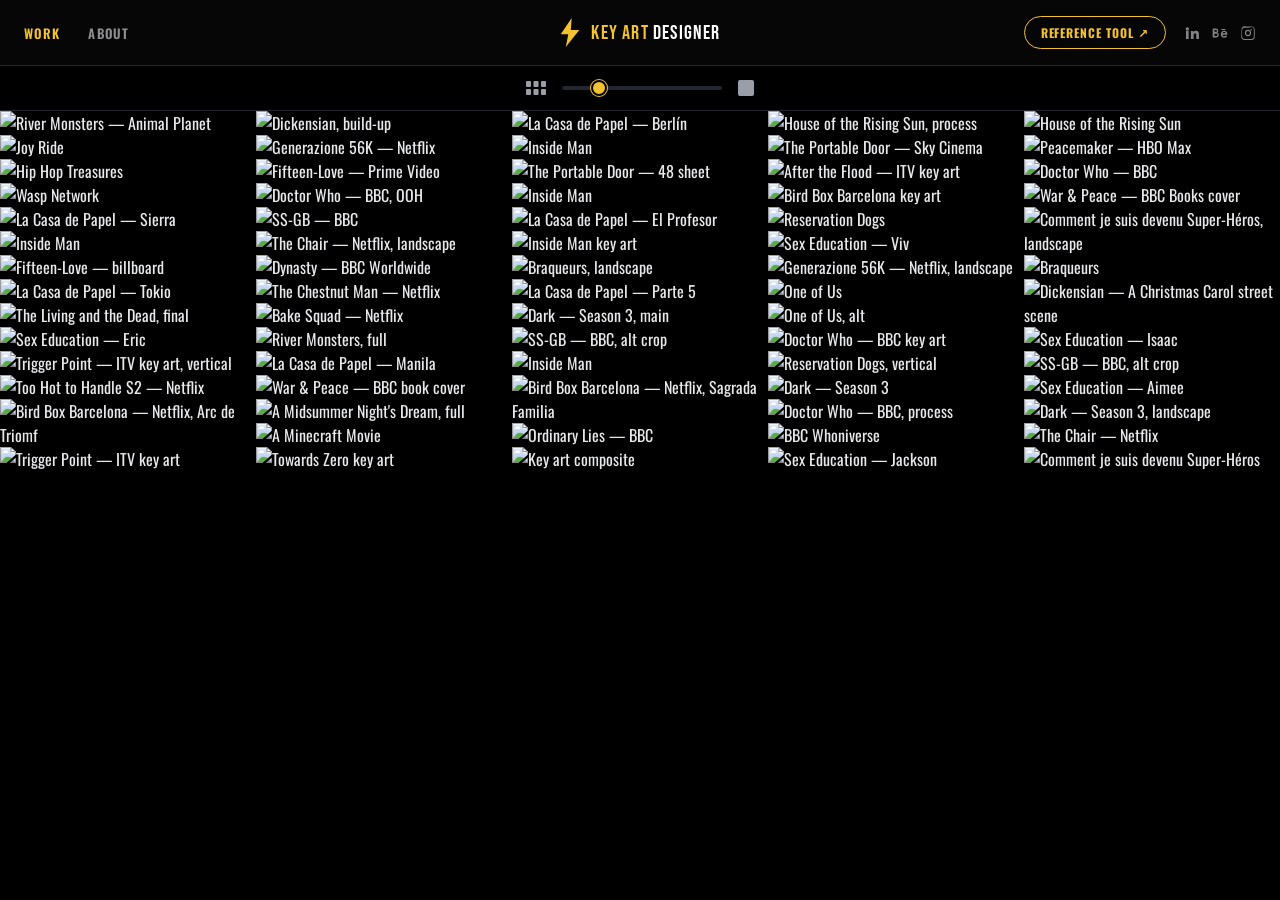
==== index.html @ 3610dbbc "SEO: robots.txt, sitemap.xml, canonical tags, Open Graph/Twitter cards, and Person/WebSite JSON-LD s" ====
<!doctype html>
<html lang="en">
<head>
  <meta charset="UTF-8" />
  <meta name="viewport" content="width=device-width, initial-scale=1.0" />
  <title>Key Art Designer — Diego Angarita</title>
  <meta name="description" content="Key art and movie poster design by Diego Angarita, a UK-based key art designer, poster finisher and creative retoucher. Film, TV and streaming campaigns for Netflix, ITV, BBC, HBO Max, A&E and Prime Video." />
  <link rel="canonical" href="https://keyartdesigner.com/" />
  <link rel="icon" href="data:image/svg+xml,<svg xmlns=%22http://www.w3.org/2000/svg%22 viewBox=%220 0 100 100%22><rect width=%22100%22 height=%22100%22 rx=%2222%22 fill=%22%230a0a0a%22/><path d=%22M58 20 L27 55 L44 55 L37 80 L74 42 L52 42 Z%22 fill=%22%23f2c230%22/></svg>" />

  <!-- Open Graph / Twitter — social previews, also read by most AI search
       and chat assistants when they summarise or cite a page. -->
  <meta property="og:type" content="website" />
  <meta property="og:site_name" content="Key Art Designer" />
  <meta property="og:title" content="Key Art Designer — Diego Angarita" />
  <meta property="og:description" content="Key art and movie poster design by Diego Angarita, a UK-based key art designer, poster finisher and creative retoucher, for Netflix, ITV, BBC, HBO Max, A&E and Prime Video." />
  <meta property="og:url" content="https://keyartdesigner.com/" />
  <meta property="og:image" content="https://keyartdesigner.com/app-screenshot.jpg" />
  <meta name="twitter:card" content="summary_large_image" />
  <meta name="twitter:title" content="Key Art Designer — Diego Angarita" />
  <meta name="twitter:description" content="Key art and movie poster design by Diego Angarita, a UK-based key art designer, poster finisher and creative retoucher." />
  <meta name="twitter:image" content="https://keyartdesigner.com/app-screenshot.jpg" />

  <!-- Structured data (schema.org) — gives Google and AI assistants an
       unambiguous, machine-readable summary of who Diego is and what this
       site is, rather than making them infer it from page copy alone. -->
  <script type="application/ld+json">
  {
    "@context": "https://schema.org",
    "@type": "Person",
    "name": "Diego Angarita",
    "jobTitle": "Key Art Designer, Movie Poster Finisher & Creative Retoucher",
    "url": "https://keyartdesigner.com/",
    "image": "https://keyartdesigner.com/about-photo.jpg",
    "description": "UK-based freelance key art designer, movie poster finisher and creative retoucher with more than 15 years' experience, working on film, TV and streaming campaigns.",
    "award": "Lürzer's Archive 200 Best Digital Artists Worldwide",
    "knowsAbout": ["Key art design", "Movie poster design", "Photo compositing", "Creative retouching"],
    "sameAs": [
      "https://www.linkedin.com/in/freelanceretoucher/",
      "https://www.behance.net/diegoangarita",
      "https://www.instagram.com/freelanceretoucher/",
      "https://www.freelanceretoucher.com/"
    ]
  }
  </script>
  <script type="application/ld+json">
  {
    "@context": "https://schema.org",
    "@type": "WebSite",
    "name": "Key Art Designer",
    "url": "https://keyartdesigner.com/",
    "description": "A free searchable reference library of key art, movie posters and title treatments from film, TV and streaming, built by key art designer Diego Angarita.",
    "author": { "@type": "Person", "name": "Diego Angarita" }
  }
  </script>
  <link rel="preconnect" href="https://fonts.googleapis.com" />
  <link rel="preconnect" href="https://fonts.gstatic.com" crossorigin />
  <link href="https://fonts.googleapis.com/css2?family=Bebas+Neue&family=Oswald:wght@400;500;600;700&display=swap" rel="stylesheet" />
  <link rel="stylesheet" href="style.css" />
</head>
<body>
  <header>
    <div class="navwrap">
      <nav class="navlinks">
        <a href="index.html" class="active"><span class="label">Work</span></a>
        <a href="about.html"><span class="label">About</span></a>
      </nav>
      <a href="index.html" class="logo-mark">
        <svg width="22" height="29" viewBox="0 0 26 34" aria-hidden="true"><path d="M15 0 L2 19 L11 19 L8 34 L24 14 L14 14 Z" fill="#f2c230"/></svg>
        <span class="wordmark display"><span class="gold">KEY ART</span> <span class="white">DESIGNER</span></span>
      </a>
      <div class="navright">
        <a class="tool-link" href="https://app.keyartdesigner.com" target="_blank" rel="noreferrer">Reference tool ↗</a>
        <div class="social">
          <a href="https://www.linkedin.com/in/freelanceretoucher/" target="_blank" rel="noreferrer" aria-label="LinkedIn">
            <svg viewBox="0 0 24 24" fill="currentColor"><path d="M4.98 3.5a2.5 2.5 0 11-.02 5 2.5 2.5 0 01.02-5zM3 9h4v12H3V9zm7 0h3.8v1.7h.05c.53-.95 1.84-1.95 3.78-1.95 4.04 0 4.78 2.52 4.78 5.8V21h-4v-5.5c0-1.31-.02-3-1.86-3-1.86 0-2.15 1.4-2.15 2.9V21h-4V9z"/></svg>
          </a>
          <a href="https://www.behance.net/diegoangarita" target="_blank" rel="noreferrer" aria-label="Behance">
            <svg viewBox="0 0 24 24" fill="currentColor"><path d="M7.8 11.2c1.02-.5 1.6-1.37 1.6-2.6 0-2.3-1.75-3.3-3.9-3.3H1v13.4h4.75c2.3 0 4.5-1.1 4.5-3.7 0-1.6-.8-2.9-2.45-3.8zM3.6 7.4h2.2c.95 0 1.8.3 1.8 1.4 0 1-.7 1.5-1.75 1.5H3.6V7.4zm2.5 9.2H3.6v-3.3h2.6c1.15 0 2.05.5 2.05 1.65 0 1.2-1 1.65-2.15 1.65zM23 13.9c0-2.9-1.65-5.2-4.75-5.2-2.95 0-5 2.25-5 5.15 0 3 1.9 5.1 5.1 5.1 1.95 0 3.6-.85 4.4-2.6l-2.1-.65c-.4.75-1.1 1.2-2.2 1.2-1.4 0-2.5-.85-2.6-2.35H23v-.65zm-7.1-1.35c.15-1.25 1-2 2.3-2 1.25 0 2 .8 2.1 2h-4.4zM14 6h6v1.5h-6V6z"/></svg>
          </a>
          <a href="https://www.instagram.com/freelanceretoucher/" target="_blank" rel="noreferrer" aria-label="Instagram">
            <svg viewBox="0 0 24 24" fill="currentColor"><path d="M12 2.2c3.2 0 3.6 0 4.85.07 1.17.05 1.97.24 2.43.4.6.23 1.03.5 1.48.95.45.45.72.88.95 1.48.16.46.35 1.26.4 2.43.07 1.25.07 1.65.07 4.85s0 3.6-.07 4.85c-.05 1.17-.24 1.97-.4 2.43-.23.6-.5 1.03-.95 1.48-.45.45-.88.72-1.48.95-.46.16-1.26.35-2.43.4-1.25.07-1.65.07-4.85.07s-3.6 0-4.85-.07c-1.17-.05-1.97-.24-2.43-.4-.6-.23-1.03-.5-1.48-.95-.45-.45-.72-.88-.95-1.48-.16-.46-.35-1.26-.4-2.43C2.2 15.6 2.2 15.2 2.2 12s0-3.6.07-4.85c.05-1.17.24-1.97.4-2.43.23-.6.5-1.03.95-1.48.45-.45.88-.72 1.48-.95.46-.16 1.26-.35 2.43-.4C8.4 2.2 8.8 2.2 12 2.2zm0 1.8c-3.14 0-3.52 0-4.76.07-.96.04-1.48.2-1.83.33-.46.18-.79.39-1.13.74-.35.34-.56.67-.74 1.13-.13.35-.3.87-.33 1.83C3.14 8.34 3.14 8.72 3.14 12s0 3.66.07 4.9c.04.96.2 1.48.33 1.83.18.46.39.79.74 1.13.34.35.67.56 1.13.74.35.13.87.3 1.83.33 1.24.07 1.62.07 4.76.07s3.52 0 4.76-.07c.96-.04 1.48-.2 1.83-.33.46-.18.79-.39 1.13-.74.35-.34.56-.67.74-1.13.13-.35.3-.87.33-1.83.07-1.24.07-1.62.07-4.9s0-3.66-.07-4.9c-.04-.96-.2-1.48-.33-1.83a2.98 2.98 0 00-.74-1.13 2.98 2.98 0 00-1.13-.74c-.35-.13-.87-.3-1.83-.33C15.52 4 15.14 4 12 4zm0 3.3a4.7 4.7 0 110 9.4 4.7 4.7 0 010-9.4zm0 1.8a2.9 2.9 0 100 5.8 2.9 2.9 0 000-5.8zm5.9-2a1.1 1.1 0 11-2.2 0 1.1 1.1 0 012.2 0z"/></svg>
          </a>
        </div>
      </div>
    </div>
  </header>

  <main>
    <h1 class="sr-only">Key Art & Movie Poster Design by Diego Angarita</h1>
    <div class="density-bar">
      <svg width="20" height="14" viewBox="0 0 20 14" fill="currentColor" aria-hidden="true">
        <rect x="0" y="0" width="5" height="6" rx="1"/>
        <rect x="7.5" y="0" width="5" height="6" rx="1"/>
        <rect x="15" y="0" width="5" height="6" rx="1"/>
        <rect x="0" y="8" width="5" height="6" rx="1"/>
        <rect x="7.5" y="8" width="5" height="6" rx="1"/>
        <rect x="15" y="8" width="5" height="6" rx="1"/>
      </svg>
      <input type="range" id="densitySlider" min="1" max="6" value="2" step="1" aria-label="Adjust poster size" />
      <svg width="16" height="16" viewBox="0 0 16 16" fill="currentColor" aria-hidden="true">
        <rect x="0" y="0" width="16" height="16" rx="2"/>
      </svg>
    </div>
    <div class="mosaic" id="mosaic">
      <figure>
        <img src="https://images.squarespace-cdn.com/content/v1/5d73d944bfc3b72a9a45781a/a3782eef-e13c-48a4-895c-216398f8b4ee/ITV_TRIGGER-POINT-KeyArt-2025_R4a_clean.jpg?format=2500w" alt="Trigger Point — ITV key art" data-title="Trigger Point — ITV" />
        <figcaption>Trigger Point</figcaption>
      </figure>
      <figure>
        <img src="https://images.squarespace-cdn.com/content/v1/5d73d944bfc3b72a9a45781a/681cf6ac-6b89-4f06-8731-0245c1b42fb8/INSIDE-MAN-KA_PORTRAIT_02.jpg?format=1000w" alt="Inside Man key art" data-title="Inside Man" />
        <figcaption>Inside Man</figcaption>
      </figure>
      <figure>
        <img src="https://images.squarespace-cdn.com/content/v1/5d73d944bfc3b72a9a45781a/4a2b7496-9c05-4309-95df-90feeeeb74b8/ITV_TRIGGER-POINT-KeyArt-2025_R4a_9-16.jpg?format=1000w" alt="Trigger Point — ITV key art, vertical" data-title="Trigger Point — ITV" />
        <figcaption>Trigger Point</figcaption>
      </figure>
      <figure>
        <img src="https://images.squarespace-cdn.com/content/v1/5d73d944bfc3b72a9a45781a/06b9a5d5-e1f5-4dd7-95cf-54e8184f5768/Towards+Zero+KEY_ART_16x9_HR_PORTRAIT_OPT_12_w1a_HR_TT.jpg?format=1000w" alt="Towards Zero key art" data-title="Towards Zero" />
        <figcaption>Towards Zero</figcaption>
      </figure>
      <figure>
        <img src="https://images.squarespace-cdn.com/content/v1/5d73d944bfc3b72a9a45781a/bfbd9b42-96af-4a92-86c3-673a7218f0fd/BBC_DR_WHO_2023_OOH_D6_w2c_3415+x+5120.jpg?format=1000w" alt="Doctor Who — BBC key art" data-title="Doctor Who — BBC" />
        <figcaption>Doctor Who — BBC</figcaption>
      </figure>
      <figure>
        <img src="https://images.squarespace-cdn.com/content/v1/5d73d944bfc3b72a9a45781a/9036bd2d-e82c-49c1-9c11-6a6ef150d857/ITV_AFTER-THE-FLOOD_KA_v3+%281%29.jpg?format=1000w" alt="After the Flood — ITV key art" data-title="After the Flood — ITV" />
        <figcaption>After the Flood</figcaption>
      </figure>
      <figure>
        <img src="https://images.squarespace-cdn.com/content/v1/5d73d944bfc3b72a9a45781a/efadd920-b5b2-430a-88e1-1d5fe1957e34/01+-+Boxshot%401x+3.jpg?format=1000w" alt="Key art composite" data-title="Key art composite" />
        <figcaption>Key Art Composite</figcaption>
      </figure>
      <figure>
        <img src="https://images.squarespace-cdn.com/content/v1/5d73d944bfc3b72a9a45781a/4921ac12-59d7-4be4-b212-5c5469efce07/birdboxbarcelona%23universal-base_WTW_DA_R1_05_opt1.jpg?format=1000w" alt="Bird Box Barcelona key art" data-title="Bird Box Barcelona" />
        <figcaption>Bird Box Barcelona</figcaption>
      </figure>
      <figure>
        <img src="https://images.squarespace-cdn.com/content/v1/5d73d944bfc3b72a9a45781a/2bb08918-afd6-4259-bfcc-a4095b3e6a8b/BBC_DR_WHO_2023_OOH_D6_w2c_3415+x+5120.jpg?format=1000w" alt="Doctor Who — BBC" data-title="Doctor Who — BBC" />
        <figcaption>Doctor Who — BBC</figcaption>
      </figure>
      <figure>
        <img src="https://images.squarespace-cdn.com/content/v1/5d73d944bfc3b72a9a45781a/a0fcaa92-7c58-4547-a19b-5ec1a97ae42b/BBC_DR_WHO_2023_OOH_D48_w2c.jpg?format=1000w" alt="Doctor Who — BBC, OOH" data-title="Doctor Who — BBC" />
        <figcaption>Doctor Who — BBC</figcaption>
      </figure>
      <figure>
        <img src="https://images.squarespace-cdn.com/content/v1/5d73d944bfc3b72a9a45781a/f675172b-f82a-438e-9064-b7d8563ed814/Screenshot+2024-01-01+at+01.44.41.png?format=1000w" alt="Doctor Who — BBC, process" data-title="Doctor Who — BBC" />
        <figcaption>Doctor Who — BBC</figcaption>
      </figure>
      <figure>
        <img src="https://images.squarespace-cdn.com/content/v1/5d73d944bfc3b72a9a45781a/ef87c714-a6b2-40d2-96b5-771d7a77f01b/TPD_1sht_Visual_R2_v1ci_w9d.jpg?format=1000w" alt="The Portable Door — Sky Cinema" data-title="The Portable Door — Sky Cinema" />
        <figcaption>The Portable Door — Sky Cinema</figcaption>
      </figure>
      <figure>
        <img src="https://images.squarespace-cdn.com/content/v1/5d73d944bfc3b72a9a45781a/25451050-af88-45ac-96e8-88d0fbf76507/TPD_48sht_Visual_w9c_opt1.jpg?format=1000w" alt="The Portable Door — 48 sheet" data-title="The Portable Door — Sky Cinema" />
        <figcaption>The Portable Door — Sky Cinema</figcaption>
      </figure>
      <figure>
        <img src="https://images.squarespace-cdn.com/content/v1/5d73d944bfc3b72a9a45781a/e7057dc1-de17-4a5a-8e32-8e6cd3a6642e/FTLV_S1_BoxArtWeb_3x4_1920x2560_PV_en-GB.jpg?format=1000w" alt="Fifteen-Love — Prime Video" data-title="Fifteen-Love — Prime Video" />
        <figcaption>Fifteen-Love — Prime Video</figcaption>
      </figure>
      <figure>
        <img src="https://images.squarespace-cdn.com/content/v1/5d73d944bfc3b72a9a45781a/789a7592-962f-4f42-8222-ad248fb72730/FTLV_S1_KeyArt_PRE_240x120_PV_en-GB.jpg?format=1000w" alt="Fifteen-Love — billboard" data-title="Fifteen-Love — Prime Video" />
        <figcaption>Fifteen-Love — Prime Video</figcaption>
      </figure>
      <figure>
        <img src="https://images.squarespace-cdn.com/content/v1/5d73d944bfc3b72a9a45781a/503d82a7-3389-4506-a27d-04a25e6aace6/INSIDE-MAN-KA_PORTRAIT_01.jpg?format=1000w" alt="Inside Man" data-title="Inside Man" />
        <figcaption>Inside Man</figcaption>
      </figure>
      <figure>
        <img src="https://images.squarespace-cdn.com/content/v1/5d73d944bfc3b72a9a45781a/6377e6d0-aaec-4bf2-887c-7d2fd9cf8cdb/INSIDE-MAN-KA_PORTRAIT_02.jpg?format=1000w" alt="Inside Man" data-title="Inside Man" />
        <figcaption>Inside Man</figcaption>
      </figure>
      <figure>
        <img src="https://images.squarespace-cdn.com/content/v1/5d73d944bfc3b72a9a45781a/e579529f-656b-4123-8e83-9456b1e50626/INSIDE-MAN-KA_PORTRAIT_04.jpg?format=1000w" alt="Inside Man" data-title="Inside Man" />
        <figcaption>Inside Man</figcaption>
      </figure>
      <figure>
        <img src="https://images.squarespace-cdn.com/content/v1/5d73d944bfc3b72a9a45781a/58e83464-8ec0-4828-81d2-b16f08dc7c51/INSIDE-MAN-KA_PORTRAIT_03.jpg?format=1000w" alt="Inside Man" data-title="Inside Man" />
        <figcaption>Inside Man</figcaption>
      </figure>
      <figure>
        <img src="https://images.squarespace-cdn.com/content/v1/5d73d944bfc3b72a9a45781a/b381e7a7-bfd8-4f35-8e36-9c76a5a7f2e7/LCDP_S5_Main_Vertical.jpg?format=1000w" alt="La Casa de Papel — Parte 5" data-title="La Casa de Papel — Parte 5" />
        <figcaption>La Casa de Papel — Parte 5</figcaption>
      </figure>
      <figure>
        <img src="https://images.squarespace-cdn.com/content/v1/5d73d944bfc3b72a9a45781a/84f9c2b5-31d5-47bf-a327-dff6cc67e753/ES-ES_LCDPS5_Professor_Vertical_RGB_W1.1.jpg?format=1000w" alt="La Casa de Papel — El Profesor" data-title="La Casa de Papel — Parte 5" />
        <figcaption>La Casa de Papel — Parte 5</figcaption>
      </figure>
      <figure>
        <img src="https://images.squarespace-cdn.com/content/v1/5d73d944bfc3b72a9a45781a/8be5da5d-689e-4b5f-b3c6-9174f3cf5b6b/ES-ES_LCDPS5_Sierra_Vertical_RGB_PRE_W5.0_LR.jpg?format=1000w" alt="La Casa de Papel — Sierra" data-title="La Casa de Papel — Parte 5" />
        <figcaption>La Casa de Papel — Parte 5</figcaption>
      </figure>
      <figure>
        <img src="https://images.squarespace-cdn.com/content/v1/5d73d944bfc3b72a9a45781a/0cbbf2de-af20-4dcf-81de-9b631e34771c/ES-ES_LCDPS5_Berlin_Vertical_RGB_PRE_W5.1_LR.jpg?format=1000w" alt="La Casa de Papel — Berlín" data-title="La Casa de Papel — Parte 5" />
        <figcaption>La Casa de Papel — Parte 5</figcaption>
      </figure>
      <figure>
        <img src="https://images.squarespace-cdn.com/content/v1/5d73d944bfc3b72a9a45781a/3cb3552f-ee5e-42df-b8e3-6b74d2749981/000000_LCDP_S5_V1_Character_Manila_RGB_W3.jpg?format=1000w" alt="La Casa de Papel — Manila" data-title="La Casa de Papel — Parte 5" />
        <figcaption>La Casa de Papel — Parte 5</figcaption>
      </figure>
      <figure>
        <img src="https://images.squarespace-cdn.com/content/v1/5d73d944bfc3b72a9a45781a/20b6946f-47e6-4453-8fd9-869729dd88db/000000_LCDP_S5_V1_TOKIO_RGB_W1.jpg?format=1000w" alt="La Casa de Papel — Tokio" data-title="La Casa de Papel — Parte 5" />
        <figcaption>La Casa de Papel — Parte 5</figcaption>
      </figure>
      <figure>
        <img src="https://images.squarespace-cdn.com/content/v1/5d73d944bfc3b72a9a45781a/1631699551833-98UJO01TNTNQJ09C986U/Vertical_The_chestnut_man.jpg?format=1000w" alt="The Chestnut Man — Netflix" data-title="The Chestnut Man — Netflix" />
        <figcaption>The Chestnut Man — Netflix</figcaption>
      </figure>
      <figure>
        <img src="https://images.squarespace-cdn.com/content/v1/5d73d944bfc3b72a9a45781a/1631699988762-W8FJSHJ5IKDKEHABGJCB/Super_heros_vertical.jpeg?format=1000w" alt="Comment je suis devenu Super-Héros" data-title="Comment je suis devenu Super-Héros" />
        <figcaption>Comment je suis devenu Super-Héros</figcaption>
      </figure>
      <figure>
        <img src="https://images.squarespace-cdn.com/content/v1/5d73d944bfc3b72a9a45781a/1631699959837-XIBII687M9RD0V1XOGC8/Super_heros_horizontal.jpeg?format=1000w" alt="Comment je suis devenu Super-Héros, landscape" data-title="Comment je suis devenu Super-Héros" />
        <figcaption>Comment je suis devenu Super-Héros</figcaption>
      </figure>
      <figure>
        <img src="https://images.squarespace-cdn.com/content/v1/5d73d944bfc3b72a9a45781a/5b4acba9-f830-4621-b75c-18a67045186b/EN-US_BakeSquad_Main_Vertical_27x40_RGB_W1.1.jpg?format=1000w" alt="Bake Squad — Netflix" data-title="Bake Squad — Netflix" />
        <figcaption>Bake Squad — Netflix</figcaption>
      </figure>
      <figure>
        <img src="https://images.squarespace-cdn.com/content/v1/5d73d944bfc3b72a9a45781a/34a902f3-701a-4ed6-b786-454feebbc05d/JOYRIDE_STANDEE_2280Wx2320H_100%25.jpg?format=1000w" alt="Joy Ride" data-title="Joy Ride" />
        <figcaption>Joy Ride</figcaption>
      </figure>
      <figure>
        <img src="https://images.squarespace-cdn.com/content/v1/5d73d944bfc3b72a9a45781a/1631618745160-450AV4LWSS4S1K7RGO59/Braqueurs_Vertical_sRGB_w6.0_LR.jpg?format=1000w" alt="Braqueurs" data-title="Braqueurs" />
        <figcaption>Braqueurs</figcaption>
      </figure>
      <figure>
        <img src="https://images.squarespace-cdn.com/content/v1/5d73d944bfc3b72a9a45781a/1631618688264-J14H4N3NGR4QWOHPPVCY/Braqueurs_Horizontal_sRGB_w3.2.jpg?format=1000w" alt="Braqueurs, landscape" data-title="Braqueurs" />
        <figcaption>Braqueurs</figcaption>
      </figure>
      <figure>
        <img src="https://images.squarespace-cdn.com/content/v1/5d73d944bfc3b72a9a45781a/4d360639-8f6e-4685-bee0-06516668259b/peacemaker.jpg?format=1000w" alt="Peacemaker — HBO Max" data-title="Peacemaker — HBO Max" />
        <figcaption>Peacemaker — HBO Max</figcaption>
      </figure>
      <figure>
        <img src="https://images.squarespace-cdn.com/content/v1/5d73d944bfc3b72a9a45781a/1611094840096-2EUDUQPIRGAJA21JOWLV/031b9373082031.5bfdb79b933ae.jpg?format=1000w" alt="SS-GB — BBC" data-title="SS-GB — BBC" />
        <figcaption>SS-GB — BBC</figcaption>
      </figure>
      <figure>
        <img src="https://images.squarespace-cdn.com/content/v1/5d73d944bfc3b72a9a45781a/1611094280083-HP12HEZ59SU9AZQ7F2LN/031b9373082031.5bfdb79b933ae.jpg?format=1000w" alt="SS-GB — BBC, alt crop" data-title="SS-GB — BBC" />
        <figcaption>SS-GB — BBC</figcaption>
      </figure>
      <figure>
        <img src="https://images.squarespace-cdn.com/content/v1/5d73d944bfc3b72a9a45781a/1611531607660-CS011FUDSDSNTA8IE527/War-and-Peace.jpg?format=1000w" alt="War &amp; Peace — BBC book cover" data-title="War &amp; Peace — BBC" />
        <figcaption>War &amp; Peace — BBC</figcaption>
      </figure>
      <figure>
        <img src="https://images.squarespace-cdn.com/content/v1/5d73d944bfc3b72a9a45781a/1633176400458-UO0FRPAG9C2KC0Y7BEAT/000000_TC_Vertical_RGB_W1.1_LR.jpg?format=1000w" alt="The Chair — Netflix" data-title="The Chair — Netflix" />
        <figcaption>The Chair — Netflix</figcaption>
      </figure>
      <figure>
        <img src="https://images.squarespace-cdn.com/content/v1/5d73d944bfc3b72a9a45781a/f4ea73e7-3344-4a17-8f2c-9f6e7beb6659/000000_TC_Horizontal_RGB_W1.1_LR.jpg?format=1000w" alt="The Chair — Netflix, landscape" data-title="The Chair — Netflix" />
        <figcaption>The Chair — Netflix</figcaption>
      </figure>
      <figure>
        <img src="https://images.squarespace-cdn.com/content/v1/5d73d944bfc3b72a9a45781a/1633176731679-182NQ4EH5C2XIQX3RSA2/G56K_Vertical_Main_sRGB_w1_16bit_sRGB_LR.jpg?format=1000w" alt="Generazione 56K — Netflix" data-title="Generazione 56K — Netflix" />
        <figcaption>Generazione 56K — Netflix</figcaption>
      </figure>
      <figure>
        <img src="https://images.squarespace-cdn.com/content/v1/5d73d944bfc3b72a9a45781a/1633176681288-IXQGVNDOTSVMQE5KBVPA/G56K_Horizontal_Main_sRGB_w2_sRGB_LR.jpg?format=1000w" alt="Generazione 56K — Netflix, landscape" data-title="Generazione 56K — Netflix" />
        <figcaption>Generazione 56K — Netflix</figcaption>
      </figure>
      <figure>
        <img src="https://images.squarespace-cdn.com/content/v1/5d73d944bfc3b72a9a45781a/1611526262318-9UI7DC54L3Q53WKJBB6N/WaspNetwork_VERT_MAIN_EN_opt2-3jpg.jpg?format=1000w" alt="Wasp Network" data-title="Wasp Network" />
        <figcaption>Wasp Network</figcaption>
      </figure>
      <figure>
        <img src="https://images.squarespace-cdn.com/content/v1/5d73d944bfc3b72a9a45781a/1611446203796-UT1WCQBIWP6DSX72HDIM/One+Of+Us_MASTER_V2_01d_final_thumb.jpg?format=1000w" alt="One of Us" data-title="One of Us" />
        <figcaption>One of Us</figcaption>
      </figure>
      <figure>
        <img src="https://images.squarespace-cdn.com/content/v1/5d73d944bfc3b72a9a45781a/1611446305254-CM6LKSLV97U568HZMGP4/One+Of+Us_MASTER_V2_01d_09.jpg?format=1000w" alt="One of Us, alt" data-title="One of Us" />
        <figcaption>One of Us</figcaption>
      </figure>
      <figure>
        <img src="https://images.squarespace-cdn.com/content/v1/5d73d944bfc3b72a9a45781a/9efaa2a3-0a41-4974-aba5-31e61d1b8faa/192_Reservation-Dogs_Outfront_14x48_R4_aag_C192_MASTER_W1.4_LR.jpg?format=1000w" alt="Reservation Dogs" data-title="Reservation Dogs" />
        <figcaption>Reservation Dogs</figcaption>
      </figure>
      <figure>
        <img src="https://images.squarespace-cdn.com/content/v1/5d73d944bfc3b72a9a45781a/dc71b927-cc50-4db5-bd9b-a30bf47f9110/471762_THTHS2_Vertical_RGB_Crop.jpg?format=1000w" alt="Too Hot to Handle S2 — Netflix" data-title="Too Hot to Handle S2 — Netflix" />
        <figcaption>Too Hot to Handle S2 — Netflix</figcaption>
      </figure>
      <figure>
        <img src="https://images.squarespace-cdn.com/content/v1/5d73d944bfc3b72a9a45781a/1621203359988-SAOLHPRJXYJOBVLI7UQC/ORDINARY_LIES_BBC.jpg?format=1000w" alt="Ordinary Lies — BBC" data-title="Ordinary Lies — BBC" />
        <figcaption>Ordinary Lies — BBC</figcaption>
      </figure>
      <figure>
        <img src="https://images.squarespace-cdn.com/content/v1/5d73d944bfc3b72a9a45781a/1611350490756-ALLR1FA8TTCM3VILRTBM/13_FINAL_TEWAKED.jpg?format=1000w" alt="River Monsters, full" data-title="River Monsters" />
        <figcaption>River Monsters</figcaption>
      </figure>
      <figure>
        <img src="https://images.squarespace-cdn.com/content/v1/5d73d944bfc3b72a9a45781a/1611529480455-K24KZ8SD8BEBYXCARDRM/Dark_S3_VERT_FRANCHISE_SOCIAL_sRGB_EN.jpg?format=1000w" alt="Dark — Season 3" data-title="Dark — Season 3" />
        <figcaption>Dark — Season 3</figcaption>
      </figure>
      <figure>
        <img src="https://images.squarespace-cdn.com/content/v1/5d73d944bfc3b72a9a45781a/1611529500791-L3BVO75XZO1SWAQ08YEP/Dark_S3_VERT_FRANCHISE_MAIN_sRGB_EN.jpg?format=1000w" alt="Dark — Season 3, main" data-title="Dark — Season 3" />
        <figcaption>Dark — Season 3</figcaption>
      </figure>
      <figure>
        <img src="https://images.squarespace-cdn.com/content/v1/5d73d944bfc3b72a9a45781a/1611529556688-19C797BZLB1OJG0THI8P/Dark_S3_VERT_FRANCHISE_LANDSCAPE_sRGB_01a_EN.jpg?format=1000w" alt="Dark — Season 3, landscape" data-title="Dark — Season 3" />
        <figcaption>Dark — Season 3</figcaption>
      </figure>
      <figure>
        <img src="https://images.squarespace-cdn.com/content/v1/5d73d944bfc3b72a9a45781a/1611522285918-BYJFTXBD5RGMTQOSBRWR/Dickensian_build-up_0000_142.jpg?format=1000w" alt="Dickensian, build-up" data-title="Dickensian" />
        <figcaption>Dickensian</figcaption>
      </figure>
      <figure>
        <img src="https://images.squarespace-cdn.com/content/v1/5d73d944bfc3b72a9a45781a/850b0635-32d7-42b6-900b-4f4b89118d17/EN-UK_SE3_Eric_Vertical_27x40_RGB_W3_LR.jpg?format=1000w" alt="Sex Education — Eric" data-title="Sex Education — Season 3" />
        <figcaption>Sex Education — Season 3</figcaption>
      </figure>
      <figure>
        <img src="https://images.squarespace-cdn.com/content/v1/5d73d944bfc3b72a9a45781a/1ab98bb3-5843-401b-b0c4-86f77fc516f2/EN-UK_SE3_Aimee_Vertical_27x40_RGB_W3_LR.jpg?format=1000w" alt="Sex Education — Aimee" data-title="Sex Education — Season 3" />
        <figcaption>Sex Education — Season 3</figcaption>
      </figure>
      <figure>
        <img src="https://images.squarespace-cdn.com/content/v1/5d73d944bfc3b72a9a45781a/9f684a7b-321c-4198-b306-8df413a0666c/EN-UK_SE3_ISAAC_Vertical_27x40_RGB_W3.jpg?format=1000w" alt="Sex Education — Isaac" data-title="Sex Education — Season 3" />
        <figcaption>Sex Education — Season 3</figcaption>
      </figure>
      <figure>
        <img src="https://images.squarespace-cdn.com/content/v1/5d73d944bfc3b72a9a45781a/58cf6d40-7a46-4d39-a79e-4be6428ba6cd/EN-UK_SE3_Jackson_Vertical_27x40_RGB_W3.1.jpg?format=1000w" alt="Sex Education — Jackson" data-title="Sex Education — Season 3" />
        <figcaption>Sex Education — Season 3</figcaption>
      </figure>
      <figure>
        <img src="https://images.squarespace-cdn.com/content/v1/5d73d944bfc3b72a9a45781a/32af1668-e142-4195-9023-c29308af4b94/EN-UK_SE3_Viv_Vertical_27x40_RGB_W3_LR.jpg?format=1000w" alt="Sex Education — Viv" data-title="Sex Education — Season 3" />
        <figcaption>Sex Education — Season 3</figcaption>
      </figure>
      <figure>
        <img src="https://images.squarespace-cdn.com/content/v1/5d73d944bfc3b72a9a45781a/1611506977076-97YT0XHOWZK19PP3COGW/Screenshot+2021-01-24+at+15.35.21.png?format=1000w" alt="House of the Rising Sun, process" data-title="House of the Rising Sun" />
        <figcaption>House of the Rising Sun</figcaption>
      </figure>
      <figure>
        <img src="https://images.squarespace-cdn.com/content/v1/5d73d944bfc3b72a9a45781a/1611506570956-Q0B4WDIVJZXB2CKYMEH1/House+of+the+Rising+Sun_Jeremy_Renner_LR.jpg?format=1000w" alt="House of the Rising Sun" data-title="House of the Rising Sun" />
        <figcaption>House of the Rising Sun</figcaption>
      </figure>
      <figure>
        <img src="https://images.squarespace-cdn.com/content/v1/5d73d944bfc3b72a9a45781a/1611427015137-UJRXHFCT4S9ZEXN4FTXH/TLATD_BG_02e_4B4A_final3+copy.jpg?format=1000w" alt="The Living and the Dead, final" data-title="The Living and the Dead" />
        <figcaption>The Living and the Dead</figcaption>
      </figure>
      <figure>
        <img src="https://images.squarespace-cdn.com/content/v1/5d73d944bfc3b72a9a45781a/1611513684246-BFQT8XN9WO326PG4TU1B/030.jpg?format=1000w" alt="A Midsummer Night's Dream, full" data-title="A Midsummer Night's Dream" />
        <figcaption>A Midsummer Night's Dream</figcaption>
      </figure>
      <figure>
        <img src="https://images.squarespace-cdn.com/content/v1/5d73d944bfc3b72a9a45781a/ce24ffcf-507f-4b48-959e-f093800d2d71/JN000095_BBCW_Dynasty_Showcase_wallart_04c_LR.jpg?format=1000w" alt="Dynasty — BBC Worldwide" data-title="Dynasty — BBC Worldwide" />
        <figcaption>Dynasty — BBC Worldwide</figcaption>
      </figure>
      <figure>
        <img src="https://images.squarespace-cdn.com/content/v1/5d73d944bfc3b72a9a45781a/49720662-36de-400a-857c-b39417c27f2d/birdboxbarcelona%23universal-base_CONCEPT03_DA_R1_V1_01.jpg?format=1000w" alt="Bird Box Barcelona — Netflix, Arc de Triomf" data-title="Bird Box Barcelona" />
        <figcaption>Bird Box Barcelona</figcaption>
      </figure>
      <figure>
        <img src="https://images.squarespace-cdn.com/content/v1/5d73d944bfc3b72a9a45781a/667ebb75-35ac-4433-9a9f-69a18c2ced60/birdboxbarcelona%23universal-base_CONCEPT03_DA_R1_V2_01.jpg?format=1000w" alt="Bird Box Barcelona — Netflix, Sagrada Familia" data-title="Bird Box Barcelona" />
        <figcaption>Bird Box Barcelona</figcaption>
      </figure>
      <figure>
        <img src="https://images.squarespace-cdn.com/content/v1/5d73d944bfc3b72a9a45781a/cc24adfa-d69c-4283-96b0-2afe14ba4b5f/20ten_MC_CCXP_MC10__%4025%25_RGB_DA_1k_200DPI_w4b_LR.jpg?format=1000w" alt="A Minecraft Movie" data-title="A Minecraft Movie" />
        <figcaption>A Minecraft Movie</figcaption>
      </figure>
      <figure>
        <img src="https://images.squarespace-cdn.com/content/v1/5d73d944bfc3b72a9a45781a/1a565fa0-7b00-4773-94d6-c7e1877f1c34/NEW_WHONIVERSE_IPLAYER_DA_w1d_THUMB_opt1.jpg?format=1000w" alt="BBC Whoniverse" data-title="BBC Whoniverse" />
        <figcaption>BBC Whoniverse</figcaption>
      </figure>
      <figure>
        <img src="https://images.squarespace-cdn.com/content/v1/5d73d944bfc3b72a9a45781a/e9745343-85ad-4afb-a48d-01997be23f71/Hip-Hop_Treasures_HORZ_3840x2160_3_ALT.jpg?format=1000w" alt="Hip Hop Treasures" data-title="Hip Hop Treasures" />
        <figcaption>Hip Hop Treasures</figcaption>
      </figure>
      <figure>
        <img src="https://images.squarespace-cdn.com/content/v1/5d73d944bfc3b72a9a45781a/1659665e-1c4c-43c0-8f3d-5a56e0e7f28c/BBC-war_and_peace_Book-COVER.jpg?format=1000w" alt="War &amp; Peace — BBC Books cover" data-title="War &amp; Peace — BBC Books" />
        <figcaption>War &amp; Peace — BBC Books</figcaption>
      </figure>
      <figure>
        <img src="https://images.squarespace-cdn.com/content/v1/5d73d944bfc3b72a9a45781a/1608988542945-GEQ1IGBXAMW6Z1YNPLUM/freelance%2Bretoucher%2Bcommercial%2Bretouching%2BRiver-Monsters.jpg?format=1000w" alt="River Monsters — Animal Planet" data-title="River Monsters" />
        <figcaption>River Monsters</figcaption>
      </figure>
      <figure>
        <img src="https://images.squarespace-cdn.com/content/v1/5d73d944bfc3b72a9a45781a/1608988544316-AZAUGY6X2DST72I2KV1N/freelance%2Bretoucher%2BSSGB-BBC.jpg?format=1000w" alt="SS-GB — BBC, alt crop" data-title="SS-GB — BBC" />
        <figcaption>SS-GB — BBC</figcaption>
      </figure>
      <figure>
        <img src="https://images.squarespace-cdn.com/content/v1/5d73d944bfc3b72a9a45781a/6681b56c-3fed-4f57-97ed-f978027f46f3/192_Reservation-Dogs_Outfront_14x48_R4_aag_C192_MASTER_W1.4_thumb2.jpg?format=1000w" alt="Reservation Dogs, vertical" data-title="Reservation Dogs" />
        <figcaption>Reservation Dogs</figcaption>
      </figure>
      <figure>
        <img src="https://images.squarespace-cdn.com/content/v1/5d73d944bfc3b72a9a45781a/1608988544328-88K2FP64W2JSIEJZZ7VC/freelance%2Bretoucher%2Bcommercial%2Bretouching%2Bdickensian_hero1.jpg?format=1000w" alt="Dickensian — A Christmas Carol street scene" data-title="Dickensian" />
        <figcaption>Dickensian</figcaption>
      </figure>
    </div>

    <script>
      (function () {
        var m = document.getElementById('mosaic');
        if (!m) return;
        var figs = Array.prototype.slice.call(m.children);
        for (var i = figs.length - 1; i > 0; i--) {
          var j = Math.floor(Math.random() * (i + 1));
          var tmp = figs[i]; figs[i] = figs[j]; figs[j] = tmp;
        }
        figs.forEach(function (f) { m.appendChild(f); });
      })();
    </script>
  </main>

  <div class="lightbox" id="lightbox">
    <button class="lightbox-close" id="lightboxClose" aria-label="Close">✕</button>
    <button class="lightbox-nav lightbox-prev" id="lightboxPrev" aria-label="Previous">‹</button>
    <button class="lightbox-nav lightbox-next" id="lightboxNext" aria-label="Next">›</button>
    <img id="lightboxImg" src="" alt="" />
    <div class="lightbox-caption" id="lightboxCaption"></div>
  </div>

  <script src="script.js"></script>
</body>
</html>
---- style.css ----
:root {
  --ink-950: #000000;
  --ink-900: #111318;
  --ink-800: #181b22;
  --ink-700: #22262f;
  --ink-600: #2d323d;
  --ink-400: #7b8190;
  --gold-500: #f2c230;
  --gold-400: #f5cd53;
  --text: #e8e9ec;
  --text-dim: #9a9ea8;
}
* { box-sizing: border-box; }
.sr-only {
  position: absolute; width: 1px; height: 1px; padding: 0; margin: -1px;
  overflow: hidden; clip: rect(0, 0, 0, 0); white-space: nowrap; border: 0;
}
html, body { margin: 0; padding: 0; }
body {
  background: var(--ink-950);
  color: var(--text);
  font-family: 'Oswald', system-ui, sans-serif;
  -webkit-font-smoothing: antialiased;
}
a { color: inherit; text-decoration: none; }
.display { font-family: 'Bebas Neue', 'Oswald', sans-serif; letter-spacing: 0.05em; }
img { display: block; max-width: 100%; }

header {
  position: sticky; top: 0; z-index: 40;
  background: rgba(8, 8, 9, 0.85);
  backdrop-filter: blur(10px);
  border-bottom: 1px solid var(--ink-700);
}
.navwrap {
  display: grid;
  grid-template-columns: 1fr auto 1fr;
  align-items: center;
  padding: 16px 24px;
  gap: 16px;
}
.navlinks { display: flex; align-items: center; gap: 28px; font-size: 13px; letter-spacing: 0.1em; text-transform: uppercase; font-weight: 600; }
.navlinks a { color: var(--text); opacity: 0.6; transition: opacity 0.15s, color 0.15s; }
.navlinks a:hover, .navlinks a.active { opacity: 1; color: var(--gold-500); }
.logo-mark { display: inline-flex; align-items: center; gap: 10px; white-space: nowrap; }
.logo-mark svg { display: block; flex: none; }
.logo-mark .wordmark { font-size: 20px; letter-spacing: 0.06em; font-weight: 400; }
.logo-mark .wordmark .gold { color: var(--gold-500); }
.logo-mark .wordmark .white { color: #fff; }
.navright { display: flex; align-items: center; justify-content: flex-end; gap: 18px; }
.tool-link {
  font-size: 12px; letter-spacing: 0.08em; text-transform: uppercase; font-weight: 700;
  border: 1.5px solid var(--gold-500); color: var(--gold-500); border-radius: 999px; padding: 7px 16px;
  display: inline-flex; align-items: center; gap: 6px; transition: background 0.15s, color 0.15s;
}
.tool-link:hover { background: var(--gold-500); color: var(--ink-950); }
.social { display: flex; align-items: center; gap: 12px; }
.social a { opacity: 0.55; transition: opacity 0.15s, color 0.15s; color: var(--text); }
.social a:hover { opacity: 1; color: var(--gold-500); }
.social svg { width: 16px; height: 16px; display: block; }

@media (max-width: 720px) {
  .navwrap {
    grid-template-columns: 1fr auto;
    grid-template-rows: auto auto;
    row-gap: 10px;
    padding: 14px 16px;
  }
  .logo-mark { grid-column: 1; grid-row: 1; }
  .logo-mark svg { width: 18px; height: 23px; }
  .logo-mark .wordmark { font-size: 16px; }
  .navright { display: contents; }
  .tool-link {
    grid-column: 2; grid-row: 1;
    justify-self: end;
    font-size: 11px; padding: 7px 13px; white-space: nowrap;
    background: var(--gold-500); color: var(--ink-950); border-color: var(--gold-500); font-weight: 800;
  }
  .tool-link:hover { background: var(--gold-400); border-color: var(--gold-400); }
  .navlinks { grid-column: 1; grid-row: 2; gap: 18px; }
  .navlinks span.label { display: inline; font-size: 11px; }
  .social { grid-column: 2; grid-row: 2; justify-self: end; gap: 12px; }
  .social svg { width: 15px; height: 15px; }
}

.mosaic {
  columns: var(--cols, 5);
  column-gap: 0;
  background: var(--ink-950);
}
.mosaic figure {
  margin: 0;
  break-inside: avoid;
  position: relative;
  overflow: hidden;
  cursor: zoom-in;
}
.mosaic img {
  width: 100%;
  display: block;
  transition: transform 0.4s ease, filter 0.4s ease;
}
.mosaic figure:hover img {
  transform: scale(1.04);
}
.mosaic figcaption {
  position: absolute; left: 0; right: 0; bottom: 0;
  padding: 28px 14px 12px;
  background: linear-gradient(to top, rgba(0,0,0,0.92), rgba(0,0,0,0));
  font-family: 'Bebas Neue', sans-serif;
  font-size: 15px; letter-spacing: 0.04em; text-transform: uppercase;
  color: #fff;
  opacity: 0; transform: translateY(6px);
  transition: opacity 0.25s ease, transform 0.25s ease;
}
.mosaic figure:hover figcaption { opacity: 1; transform: translateY(0); }
@media (max-width: 720px) {
  .mosaic { columns: var(--cols, 2); }
  .mosaic figcaption { font-size: 13px; padding: 20px 10px 10px; }
}

.density-bar {
  display: flex; align-items: center; justify-content: center; gap: 14px;
  padding: 14px 20px;
  background: var(--ink-950);
  border-bottom: 1px solid var(--ink-700);
}
.density-bar svg { display: block; flex: none; color: var(--text-dim); }
.density-bar input[type="range"] {
  -webkit-appearance: none; appearance: none;
  width: 160px; max-width: 40vw;
  height: 4px; border-radius: 999px;
  background: var(--ink-700);
  outline: none; cursor: pointer;
}
.density-bar input[type="range"]::-webkit-slider-thumb {
  -webkit-appearance: none; appearance: none;
  width: 16px; height: 16px; border-radius: 50%;
  background: var(--gold-500); border: 2px solid var(--ink-950);
  box-shadow: 0 0 0 1px var(--gold-500);
  cursor: pointer; transition: transform 0.15s;
}
.density-bar input[type="range"]::-webkit-slider-thumb:hover { transform: scale(1.15); }
.density-bar input[type="range"]::-moz-range-track {
  height: 4px; border-radius: 999px; background: var(--ink-700);
}
.density-bar input[type="range"]::-moz-range-thumb {
  width: 16px; height: 16px; border-radius: 50%;
  background: var(--gold-500); border: 2px solid var(--ink-950);
  cursor: pointer;
}
@media (max-width: 720px) {
  .density-bar { padding: 10px 16px; gap: 10px; }
  .density-bar input[type="range"] { width: 120px; max-width: 46vw; }
}


.lightbox {
  position: fixed; inset: 0; z-index: 100;
  background: rgba(5, 5, 6, 0.97);
  display: none;
  align-items: center; justify-content: center;
  padding: 40px 20px;
}
.lightbox.open { display: flex; }
.lightbox img { max-height: 90vh; max-width: 100%; width: auto; border-radius: 2px; }
.lightbox-close {
  position: fixed; top: 16px; right: 20px; z-index: 102;
  width: 58px; height: 58px;
  background: none; border: none;
  color: var(--gold-500); font-size: 38px; line-height: 1;
  display: flex; align-items: center; justify-content: center;
  cursor: pointer; transition: color 0.15s, transform 0.15s;
}
.lightbox-close:hover { color: var(--gold-400); transform: scale(1.08); }
.lightbox-nav {
  position: fixed; top: 50%; transform: translateY(-50%);
  z-index: 101; background: none; border: none;
  color: var(--gold-500); font-size: 60px; line-height: 1; font-family: 'Bebas Neue', sans-serif;
  width: 64px; height: 88px;
  display: flex; align-items: center; justify-content: center;
  cursor: pointer; opacity: 0.8; transition: opacity 0.15s, color 0.15s;
}
.lightbox-nav:hover { opacity: 1; color: var(--gold-400); }
.lightbox-prev { left: 4px; }
.lightbox-next { right: 4px; }
@media (max-width: 720px) {
  .lightbox-nav { font-size: 44px; width: 48px; height: 72px; }
  .lightbox-close { width: 50px; height: 50px; font-size: 30px; top: 10px; right: 12px; }
}
.lightbox-caption {
  position: fixed; bottom: 24px; left: 0; right: 0; text-align: center;
  color: var(--gold-400); font-family: 'Bebas Neue', sans-serif;
  font-size: 17px; letter-spacing: 0.08em; text-transform: uppercase;
  z-index: 101;
}

.about-wrap { max-width: 1120px; margin: 0 auto; padding: 72px 24px 64px; }
.about-columns {
  display: grid; grid-template-columns: minmax(0, 480px) minmax(0, 1fr);
  gap: 64px; align-items: start; padding-bottom: 56px;
}
.about-left { text-align: center; }
.about-right { padding-top: 4px; }
@media (max-width: 860px) {
  .about-columns { grid-template-columns: 1fr; gap: 48px; }
  .about-wrap { padding: 56px 20px 0; }
}
.about-photo {
  width: 160px; height: 160px; border-radius: 50%; margin: 0 auto 24px;
  object-fit: cover; display: block; border: 2px solid var(--gold-500);
}
.about-name { font-size: 34px; letter-spacing: 0.04em; color: #fff; margin: 0 0 6px; }
.about-title {
  font-size: 13px; letter-spacing: 0.08em; text-transform: uppercase;
  color: var(--gold-500); font-weight: 600; margin: 0 0 36px;
}
.about-bio-block { text-align: left; display: flex; flex-direction: column; gap: 18px; margin-bottom: 44px; }
.about-bio { font-size: 16px; line-height: 1.65; color: var(--text); opacity: 0.9; margin: 0; }

.client-marquee {
  position: relative; overflow: hidden;
  padding: 36px 0; margin: 0 calc(50% - 50vw);
  border-top: 1px solid var(--ink-700); border-bottom: 1px solid var(--ink-700);
  -webkit-mask-image: linear-gradient(to right, transparent, #000 8%, #000 92%, transparent);
  mask-image: linear-gradient(to right, transparent, #000 8%, #000 92%, transparent);
}
.client-track {
  display: flex; align-items: center; width: max-content;
  gap: 56px;
  animation: client-scroll 28s linear infinite;
}
.client-marquee:hover .client-track { animation-play-state: paused; }
.client-logo {
  height: 42px; width: auto; max-width: 160px; flex: none;
  object-fit: contain; display: block;
  opacity: 0.78; filter: grayscale(1);
  transition: opacity 0.15s;
}
.client-logo.invert { filter: grayscale(1) invert(1); }
.client-logo:hover { opacity: 1; }
@keyframes client-scroll {
  from { transform: translateX(0); }
  to { transform: translateX(-50%); }
}
@media (max-width: 560px) {
  .client-marquee { padding: 26px 0; }
  .client-track { gap: 36px; animation-duration: 20s; }
  .client-logo { height: 30px; max-width: 110px; }
}
@media (prefers-reduced-motion: reduce) {
  .client-track { animation: none; }
  .client-marquee { overflow-x: auto; }
}

.contact-block { text-align: left; }
.contact-heading { font-size: 26px; color: #fff; margin: 0 0 6px; letter-spacing: 0.04em; }
.contact-sub { font-size: 14px; color: var(--text-dim); margin: 0 0 24px; }
.contact-form { display: flex; flex-direction: column; gap: 16px; }
.contact-form .field { display: flex; flex-direction: column; gap: 6px; }
.contact-form label {
  font-size: 12px; letter-spacing: 0.08em; text-transform: uppercase;
  font-weight: 600; color: var(--text-dim);
}
.contact-form input, .contact-form textarea {
  background: var(--ink-900); border: 1px solid var(--ink-700); border-radius: 10px;
  padding: 12px 14px; font-family: 'Oswald', sans-serif; font-size: 15px; color: var(--text);
  outline: none; transition: border-color 0.15s; width: 100%;
}
.contact-form input:focus, .contact-form textarea:focus { border-color: var(--gold-500); }
.contact-form textarea { resize: vertical; }
.contact-submit { align-self: flex-start; border: none; cursor: pointer; margin-top: 4px; }
.contact-status { font-size: 14px; color: var(--gold-500); margin: 10px 0 0; }
.contact-status.error { color: #e2605a; }
.contact-fallback { font-size: 13px; color: var(--text-dim); margin-top: 20px; line-height: 1.5; }
.contact-fallback a { color: var(--gold-500); border-bottom: 1px solid currentColor; }

.about-cta {
  display: inline-flex; align-items: center; gap: 8px;
  background: var(--gold-500); color: var(--ink-950); font-weight: 700;
  letter-spacing: 0.05em; text-transform: uppercase;
  padding: 13px 24px; border-radius: 999px; font-size: 13px;
  transition: background 0.15s;
}
.about-cta:hover { background: var(--gold-400); }

@media (max-width: 560px) {
  .about-wrap { padding: 56px 20px 80px; }
  .about-name { font-size: 28px; }
}
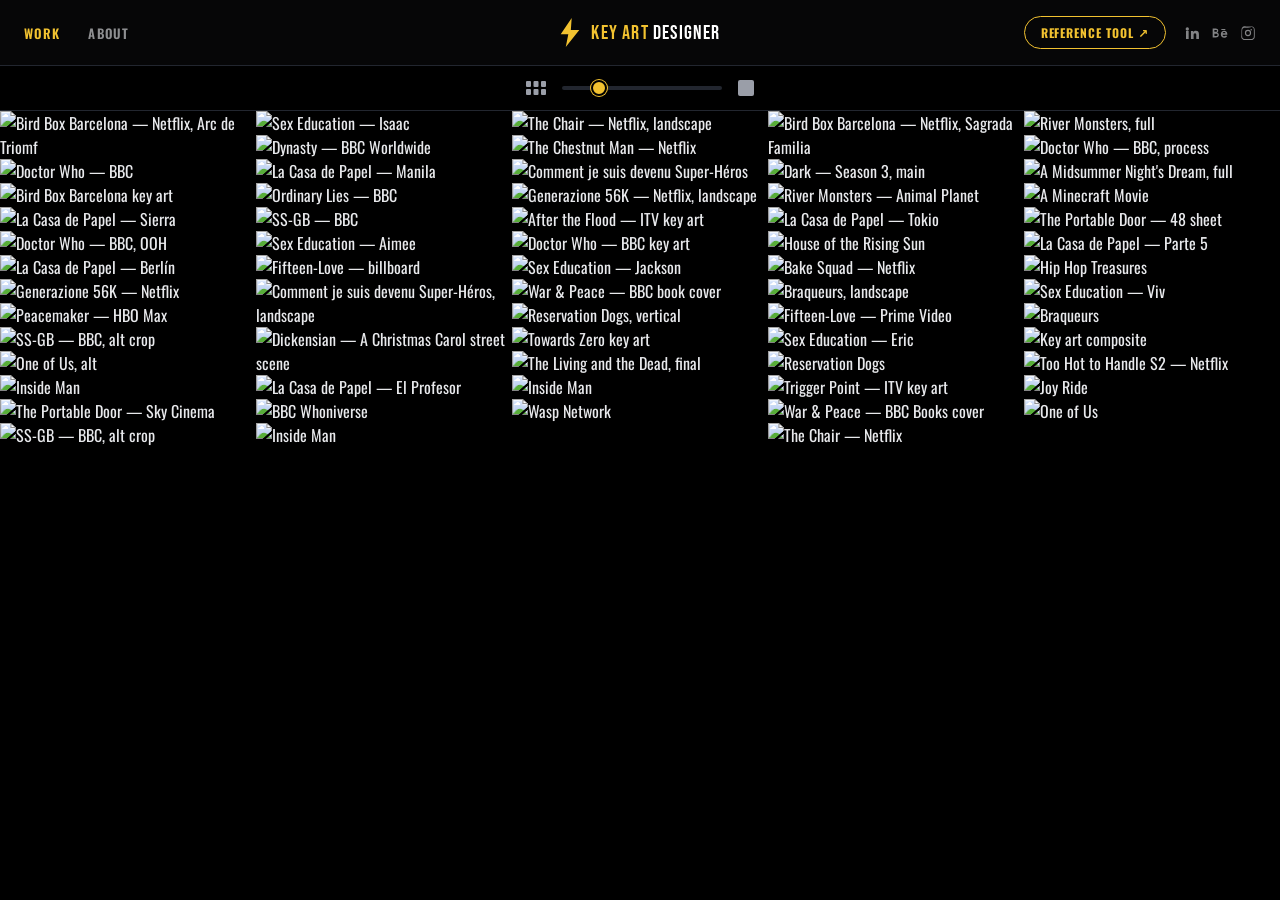
==== commit 65d7e6a7: "Remove duplicate poster images from homepage mosaic" ====
--- a/index.html
+++ b/index.html
@@ -108,14 +108,6 @@
         <figcaption>Trigger Point</figcaption>
       </figure>
       <figure>
-        <img src="https://images.squarespace-cdn.com/content/v1/5d73d944bfc3b72a9a45781a/681cf6ac-6b89-4f06-8731-0245c1b42fb8/INSIDE-MAN-KA_PORTRAIT_02.jpg?format=1000w" alt="Inside Man key art" data-title="Inside Man" />
-        <figcaption>Inside Man</figcaption>
-      </figure>
-      <figure>
-        <img src="https://images.squarespace-cdn.com/content/v1/5d73d944bfc3b72a9a45781a/4a2b7496-9c05-4309-95df-90feeeeb74b8/ITV_TRIGGER-POINT-KeyArt-2025_R4a_9-16.jpg?format=1000w" alt="Trigger Point — ITV key art, vertical" data-title="Trigger Point — ITV" />
-        <figcaption>Trigger Point</figcaption>
-      </figure>
-      <figure>
         <img src="https://images.squarespace-cdn.com/content/v1/5d73d944bfc3b72a9a45781a/06b9a5d5-e1f5-4dd7-95cf-54e8184f5768/Towards+Zero+KEY_ART_16x9_HR_PORTRAIT_OPT_12_w1a_HR_TT.jpg?format=1000w" alt="Towards Zero key art" data-title="Towards Zero" />
         <figcaption>Towards Zero</figcaption>
       </figure>
@@ -168,10 +160,6 @@
         <figcaption>Inside Man</figcaption>
       </figure>
       <figure>
-        <img src="https://images.squarespace-cdn.com/content/v1/5d73d944bfc3b72a9a45781a/6377e6d0-aaec-4bf2-887c-7d2fd9cf8cdb/INSIDE-MAN-KA_PORTRAIT_02.jpg?format=1000w" alt="Inside Man" data-title="Inside Man" />
-        <figcaption>Inside Man</figcaption>
-      </figure>
-      <figure>
         <img src="https://images.squarespace-cdn.com/content/v1/5d73d944bfc3b72a9a45781a/e579529f-656b-4123-8e83-9456b1e50626/INSIDE-MAN-KA_PORTRAIT_04.jpg?format=1000w" alt="Inside Man" data-title="Inside Man" />
         <figcaption>Inside Man</figcaption>
       </figure>
@@ -292,22 +280,10 @@
         <figcaption>River Monsters</figcaption>
       </figure>
       <figure>
-        <img src="https://images.squarespace-cdn.com/content/v1/5d73d944bfc3b72a9a45781a/1611529480455-K24KZ8SD8BEBYXCARDRM/Dark_S3_VERT_FRANCHISE_SOCIAL_sRGB_EN.jpg?format=1000w" alt="Dark — Season 3" data-title="Dark — Season 3" />
-        <figcaption>Dark — Season 3</figcaption>
-      </figure>
-      <figure>
         <img src="https://images.squarespace-cdn.com/content/v1/5d73d944bfc3b72a9a45781a/1611529500791-L3BVO75XZO1SWAQ08YEP/Dark_S3_VERT_FRANCHISE_MAIN_sRGB_EN.jpg?format=1000w" alt="Dark — Season 3, main" data-title="Dark — Season 3" />
         <figcaption>Dark — Season 3</figcaption>
       </figure>
       <figure>
-        <img src="https://images.squarespace-cdn.com/content/v1/5d73d944bfc3b72a9a45781a/1611529556688-19C797BZLB1OJG0THI8P/Dark_S3_VERT_FRANCHISE_LANDSCAPE_sRGB_01a_EN.jpg?format=1000w" alt="Dark — Season 3, landscape" data-title="Dark — Season 3" />
-        <figcaption>Dark — Season 3</figcaption>
-      </figure>
-      <figure>
-        <img src="https://images.squarespace-cdn.com/content/v1/5d73d944bfc3b72a9a45781a/1611522285918-BYJFTXBD5RGMTQOSBRWR/Dickensian_build-up_0000_142.jpg?format=1000w" alt="Dickensian, build-up" data-title="Dickensian" />
-        <figcaption>Dickensian</figcaption>
-      </figure>
-      <figure>
         <img src="https://images.squarespace-cdn.com/content/v1/5d73d944bfc3b72a9a45781a/850b0635-32d7-42b6-900b-4f4b89118d17/EN-UK_SE3_Eric_Vertical_27x40_RGB_W3_LR.jpg?format=1000w" alt="Sex Education — Eric" data-title="Sex Education — Season 3" />
         <figcaption>Sex Education — Season 3</figcaption>
       </figure>
@@ -326,10 +302,6 @@
       <figure>
         <img src="https://images.squarespace-cdn.com/content/v1/5d73d944bfc3b72a9a45781a/32af1668-e142-4195-9023-c29308af4b94/EN-UK_SE3_Viv_Vertical_27x40_RGB_W3_LR.jpg?format=1000w" alt="Sex Education — Viv" data-title="Sex Education — Season 3" />
         <figcaption>Sex Education — Season 3</figcaption>
-      </figure>
-      <figure>
-        <img src="https://images.squarespace-cdn.com/content/v1/5d73d944bfc3b72a9a45781a/1611506977076-97YT0XHOWZK19PP3COGW/Screenshot+2021-01-24+at+15.35.21.png?format=1000w" alt="House of the Rising Sun, process" data-title="House of the Rising Sun" />
-        <figcaption>House of the Rising Sun</figcaption>
       </figure>
       <figure>
         <img src="https://images.squarespace-cdn.com/content/v1/5d73d944bfc3b72a9a45781a/1611506570956-Q0B4WDIVJZXB2CKYMEH1/House+of+the+Rising+Sun_Jeremy_Renner_LR.jpg?format=1000w" alt="House of the Rising Sun" data-title="House of the Rising Sun" />
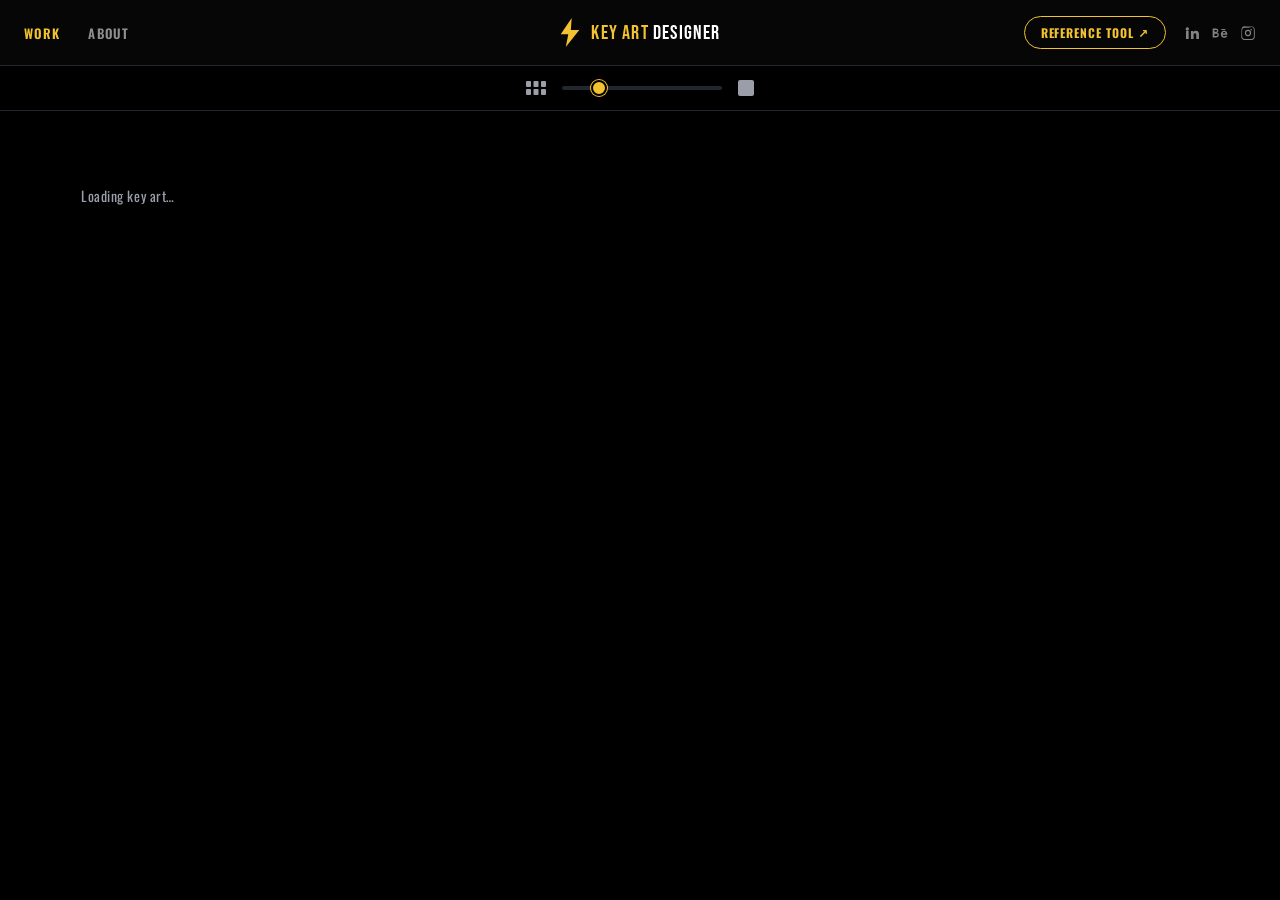
==== commit f8c98164: "Add self-serve poster admin: Supabase-backed upload, tagging, and dynamic homepage mosaic" ====
--- a/index.html
+++ b/index.html
@@ -103,276 +103,11 @@
       </svg>
     </div>
     <div class="mosaic" id="mosaic">
-      <figure>
-        <img src="https://images.squarespace-cdn.com/content/v1/5d73d944bfc3b72a9a45781a/a3782eef-e13c-48a4-895c-216398f8b4ee/ITV_TRIGGER-POINT-KeyArt-2025_R4a_clean.jpg?format=2500w" alt="Trigger Point — ITV key art" data-title="Trigger Point — ITV" />
-        <figcaption>Trigger Point</figcaption>
-      </figure>
-      <figure>
-        <img src="https://images.squarespace-cdn.com/content/v1/5d73d944bfc3b72a9a45781a/06b9a5d5-e1f5-4dd7-95cf-54e8184f5768/Towards+Zero+KEY_ART_16x9_HR_PORTRAIT_OPT_12_w1a_HR_TT.jpg?format=1000w" alt="Towards Zero key art" data-title="Towards Zero" />
-        <figcaption>Towards Zero</figcaption>
-      </figure>
-      <figure>
-        <img src="https://images.squarespace-cdn.com/content/v1/5d73d944bfc3b72a9a45781a/bfbd9b42-96af-4a92-86c3-673a7218f0fd/BBC_DR_WHO_2023_OOH_D6_w2c_3415+x+5120.jpg?format=1000w" alt="Doctor Who — BBC key art" data-title="Doctor Who — BBC" />
-        <figcaption>Doctor Who — BBC</figcaption>
-      </figure>
-      <figure>
-        <img src="https://images.squarespace-cdn.com/content/v1/5d73d944bfc3b72a9a45781a/9036bd2d-e82c-49c1-9c11-6a6ef150d857/ITV_AFTER-THE-FLOOD_KA_v3+%281%29.jpg?format=1000w" alt="After the Flood — ITV key art" data-title="After the Flood — ITV" />
-        <figcaption>After the Flood</figcaption>
-      </figure>
-      <figure>
-        <img src="https://images.squarespace-cdn.com/content/v1/5d73d944bfc3b72a9a45781a/efadd920-b5b2-430a-88e1-1d5fe1957e34/01+-+Boxshot%401x+3.jpg?format=1000w" alt="Key art composite" data-title="Key art composite" />
-        <figcaption>Key Art Composite</figcaption>
-      </figure>
-      <figure>
-        <img src="https://images.squarespace-cdn.com/content/v1/5d73d944bfc3b72a9a45781a/4921ac12-59d7-4be4-b212-5c5469efce07/birdboxbarcelona%23universal-base_WTW_DA_R1_05_opt1.jpg?format=1000w" alt="Bird Box Barcelona key art" data-title="Bird Box Barcelona" />
-        <figcaption>Bird Box Barcelona</figcaption>
-      </figure>
-      <figure>
-        <img src="https://images.squarespace-cdn.com/content/v1/5d73d944bfc3b72a9a45781a/2bb08918-afd6-4259-bfcc-a4095b3e6a8b/BBC_DR_WHO_2023_OOH_D6_w2c_3415+x+5120.jpg?format=1000w" alt="Doctor Who — BBC" data-title="Doctor Who — BBC" />
-        <figcaption>Doctor Who — BBC</figcaption>
-      </figure>
-      <figure>
-        <img src="https://images.squarespace-cdn.com/content/v1/5d73d944bfc3b72a9a45781a/a0fcaa92-7c58-4547-a19b-5ec1a97ae42b/BBC_DR_WHO_2023_OOH_D48_w2c.jpg?format=1000w" alt="Doctor Who — BBC, OOH" data-title="Doctor Who — BBC" />
-        <figcaption>Doctor Who — BBC</figcaption>
-      </figure>
-      <figure>
-        <img src="https://images.squarespace-cdn.com/content/v1/5d73d944bfc3b72a9a45781a/f675172b-f82a-438e-9064-b7d8563ed814/Screenshot+2024-01-01+at+01.44.41.png?format=1000w" alt="Doctor Who — BBC, process" data-title="Doctor Who — BBC" />
-        <figcaption>Doctor Who — BBC</figcaption>
-      </figure>
-      <figure>
-        <img src="https://images.squarespace-cdn.com/content/v1/5d73d944bfc3b72a9a45781a/ef87c714-a6b2-40d2-96b5-771d7a77f01b/TPD_1sht_Visual_R2_v1ci_w9d.jpg?format=1000w" alt="The Portable Door — Sky Cinema" data-title="The Portable Door — Sky Cinema" />
-        <figcaption>The Portable Door — Sky Cinema</figcaption>
-      </figure>
-      <figure>
-        <img src="https://images.squarespace-cdn.com/content/v1/5d73d944bfc3b72a9a45781a/25451050-af88-45ac-96e8-88d0fbf76507/TPD_48sht_Visual_w9c_opt1.jpg?format=1000w" alt="The Portable Door — 48 sheet" data-title="The Portable Door — Sky Cinema" />
-        <figcaption>The Portable Door — Sky Cinema</figcaption>
-      </figure>
-      <figure>
-        <img src="https://images.squarespace-cdn.com/content/v1/5d73d944bfc3b72a9a45781a/e7057dc1-de17-4a5a-8e32-8e6cd3a6642e/FTLV_S1_BoxArtWeb_3x4_1920x2560_PV_en-GB.jpg?format=1000w" alt="Fifteen-Love — Prime Video" data-title="Fifteen-Love — Prime Video" />
-        <figcaption>Fifteen-Love — Prime Video</figcaption>
-      </figure>
-      <figure>
-        <img src="https://images.squarespace-cdn.com/content/v1/5d73d944bfc3b72a9a45781a/789a7592-962f-4f42-8222-ad248fb72730/FTLV_S1_KeyArt_PRE_240x120_PV_en-GB.jpg?format=1000w" alt="Fifteen-Love — billboard" data-title="Fifteen-Love — Prime Video" />
-        <figcaption>Fifteen-Love — Prime Video</figcaption>
-      </figure>
-      <figure>
-        <img src="https://images.squarespace-cdn.com/content/v1/5d73d944bfc3b72a9a45781a/503d82a7-3389-4506-a27d-04a25e6aace6/INSIDE-MAN-KA_PORTRAIT_01.jpg?format=1000w" alt="Inside Man" data-title="Inside Man" />
-        <figcaption>Inside Man</figcaption>
-      </figure>
-      <figure>
-        <img src="https://images.squarespace-cdn.com/content/v1/5d73d944bfc3b72a9a45781a/e579529f-656b-4123-8e83-9456b1e50626/INSIDE-MAN-KA_PORTRAIT_04.jpg?format=1000w" alt="Inside Man" data-title="Inside Man" />
-        <figcaption>Inside Man</figcaption>
-      </figure>
-      <figure>
-        <img src="https://images.squarespace-cdn.com/content/v1/5d73d944bfc3b72a9a45781a/58e83464-8ec0-4828-81d2-b16f08dc7c51/INSIDE-MAN-KA_PORTRAIT_03.jpg?format=1000w" alt="Inside Man" data-title="Inside Man" />
-        <figcaption>Inside Man</figcaption>
-      </figure>
-      <figure>
-        <img src="https://images.squarespace-cdn.com/content/v1/5d73d944bfc3b72a9a45781a/b381e7a7-bfd8-4f35-8e36-9c76a5a7f2e7/LCDP_S5_Main_Vertical.jpg?format=1000w" alt="La Casa de Papel — Parte 5" data-title="La Casa de Papel — Parte 5" />
-        <figcaption>La Casa de Papel — Parte 5</figcaption>
-      </figure>
-      <figure>
-        <img src="https://images.squarespace-cdn.com/content/v1/5d73d944bfc3b72a9a45781a/84f9c2b5-31d5-47bf-a327-dff6cc67e753/ES-ES_LCDPS5_Professor_Vertical_RGB_W1.1.jpg?format=1000w" alt="La Casa de Papel — El Profesor" data-title="La Casa de Papel — Parte 5" />
-        <figcaption>La Casa de Papel — Parte 5</figcaption>
-      </figure>
-      <figure>
-        <img src="https://images.squarespace-cdn.com/content/v1/5d73d944bfc3b72a9a45781a/8be5da5d-689e-4b5f-b3c6-9174f3cf5b6b/ES-ES_LCDPS5_Sierra_Vertical_RGB_PRE_W5.0_LR.jpg?format=1000w" alt="La Casa de Papel — Sierra" data-title="La Casa de Papel — Parte 5" />
-        <figcaption>La Casa de Papel — Parte 5</figcaption>
-      </figure>
-      <figure>
-        <img src="https://images.squarespace-cdn.com/content/v1/5d73d944bfc3b72a9a45781a/0cbbf2de-af20-4dcf-81de-9b631e34771c/ES-ES_LCDPS5_Berlin_Vertical_RGB_PRE_W5.1_LR.jpg?format=1000w" alt="La Casa de Papel — Berlín" data-title="La Casa de Papel — Parte 5" />
-        <figcaption>La Casa de Papel — Parte 5</figcaption>
-      </figure>
-      <figure>
-        <img src="https://images.squarespace-cdn.com/content/v1/5d73d944bfc3b72a9a45781a/3cb3552f-ee5e-42df-b8e3-6b74d2749981/000000_LCDP_S5_V1_Character_Manila_RGB_W3.jpg?format=1000w" alt="La Casa de Papel — Manila" data-title="La Casa de Papel — Parte 5" />
-        <figcaption>La Casa de Papel — Parte 5</figcaption>
-      </figure>
-      <figure>
-        <img src="https://images.squarespace-cdn.com/content/v1/5d73d944bfc3b72a9a45781a/20b6946f-47e6-4453-8fd9-869729dd88db/000000_LCDP_S5_V1_TOKIO_RGB_W1.jpg?format=1000w" alt="La Casa de Papel — Tokio" data-title="La Casa de Papel — Parte 5" />
-        <figcaption>La Casa de Papel — Parte 5</figcaption>
-      </figure>
-      <figure>
-        <img src="https://images.squarespace-cdn.com/content/v1/5d73d944bfc3b72a9a45781a/1631699551833-98UJO01TNTNQJ09C986U/Vertical_The_chestnut_man.jpg?format=1000w" alt="The Chestnut Man — Netflix" data-title="The Chestnut Man — Netflix" />
-        <figcaption>The Chestnut Man — Netflix</figcaption>
-      </figure>
-      <figure>
-        <img src="https://images.squarespace-cdn.com/content/v1/5d73d944bfc3b72a9a45781a/1631699988762-W8FJSHJ5IKDKEHABGJCB/Super_heros_vertical.jpeg?format=1000w" alt="Comment je suis devenu Super-Héros" data-title="Comment je suis devenu Super-Héros" />
-        <figcaption>Comment je suis devenu Super-Héros</figcaption>
-      </figure>
-      <figure>
-        <img src="https://images.squarespace-cdn.com/content/v1/5d73d944bfc3b72a9a45781a/1631699959837-XIBII687M9RD0V1XOGC8/Super_heros_horizontal.jpeg?format=1000w" alt="Comment je suis devenu Super-Héros, landscape" data-title="Comment je suis devenu Super-Héros" />
-        <figcaption>Comment je suis devenu Super-Héros</figcaption>
-      </figure>
-      <figure>
-        <img src="https://images.squarespace-cdn.com/content/v1/5d73d944bfc3b72a9a45781a/5b4acba9-f830-4621-b75c-18a67045186b/EN-US_BakeSquad_Main_Vertical_27x40_RGB_W1.1.jpg?format=1000w" alt="Bake Squad — Netflix" data-title="Bake Squad — Netflix" />
-        <figcaption>Bake Squad — Netflix</figcaption>
-      </figure>
-      <figure>
-        <img src="https://images.squarespace-cdn.com/content/v1/5d73d944bfc3b72a9a45781a/34a902f3-701a-4ed6-b786-454feebbc05d/JOYRIDE_STANDEE_2280Wx2320H_100%25.jpg?format=1000w" alt="Joy Ride" data-title="Joy Ride" />
-        <figcaption>Joy Ride</figcaption>
-      </figure>
-      <figure>
-        <img src="https://images.squarespace-cdn.com/content/v1/5d73d944bfc3b72a9a45781a/1631618745160-450AV4LWSS4S1K7RGO59/Braqueurs_Vertical_sRGB_w6.0_LR.jpg?format=1000w" alt="Braqueurs" data-title="Braqueurs" />
-        <figcaption>Braqueurs</figcaption>
-      </figure>
-      <figure>
-        <img src="https://images.squarespace-cdn.com/content/v1/5d73d944bfc3b72a9a45781a/1631618688264-J14H4N3NGR4QWOHPPVCY/Braqueurs_Horizontal_sRGB_w3.2.jpg?format=1000w" alt="Braqueurs, landscape" data-title="Braqueurs" />
-        <figcaption>Braqueurs</figcaption>
-      </figure>
-      <figure>
-        <img src="https://images.squarespace-cdn.com/content/v1/5d73d944bfc3b72a9a45781a/4d360639-8f6e-4685-bee0-06516668259b/peacemaker.jpg?format=1000w" alt="Peacemaker — HBO Max" data-title="Peacemaker — HBO Max" />
-        <figcaption>Peacemaker — HBO Max</figcaption>
-      </figure>
-      <figure>
-        <img src="https://images.squarespace-cdn.com/content/v1/5d73d944bfc3b72a9a45781a/1611094840096-2EUDUQPIRGAJA21JOWLV/031b9373082031.5bfdb79b933ae.jpg?format=1000w" alt="SS-GB — BBC" data-title="SS-GB — BBC" />
-        <figcaption>SS-GB — BBC</figcaption>
-      </figure>
-      <figure>
-        <img src="https://images.squarespace-cdn.com/content/v1/5d73d944bfc3b72a9a45781a/1611094280083-HP12HEZ59SU9AZQ7F2LN/031b9373082031.5bfdb79b933ae.jpg?format=1000w" alt="SS-GB — BBC, alt crop" data-title="SS-GB — BBC" />
-        <figcaption>SS-GB — BBC</figcaption>
-      </figure>
-      <figure>
-        <img src="https://images.squarespace-cdn.com/content/v1/5d73d944bfc3b72a9a45781a/1611531607660-CS011FUDSDSNTA8IE527/War-and-Peace.jpg?format=1000w" alt="War &amp; Peace — BBC book cover" data-title="War &amp; Peace — BBC" />
-        <figcaption>War &amp; Peace — BBC</figcaption>
-      </figure>
-      <figure>
-        <img src="https://images.squarespace-cdn.com/content/v1/5d73d944bfc3b72a9a45781a/1633176400458-UO0FRPAG9C2KC0Y7BEAT/000000_TC_Vertical_RGB_W1.1_LR.jpg?format=1000w" alt="The Chair — Netflix" data-title="The Chair — Netflix" />
-        <figcaption>The Chair — Netflix</figcaption>
-      </figure>
-      <figure>
-        <img src="https://images.squarespace-cdn.com/content/v1/5d73d944bfc3b72a9a45781a/f4ea73e7-3344-4a17-8f2c-9f6e7beb6659/000000_TC_Horizontal_RGB_W1.1_LR.jpg?format=1000w" alt="The Chair — Netflix, landscape" data-title="The Chair — Netflix" />
-        <figcaption>The Chair — Netflix</figcaption>
-      </figure>
-      <figure>
-        <img src="https://images.squarespace-cdn.com/content/v1/5d73d944bfc3b72a9a45781a/1633176731679-182NQ4EH5C2XIQX3RSA2/G56K_Vertical_Main_sRGB_w1_16bit_sRGB_LR.jpg?format=1000w" alt="Generazione 56K — Netflix" data-title="Generazione 56K — Netflix" />
-        <figcaption>Generazione 56K — Netflix</figcaption>
-      </figure>
-      <figure>
-        <img src="https://images.squarespace-cdn.com/content/v1/5d73d944bfc3b72a9a45781a/1633176681288-IXQGVNDOTSVMQE5KBVPA/G56K_Horizontal_Main_sRGB_w2_sRGB_LR.jpg?format=1000w" alt="Generazione 56K — Netflix, landscape" data-title="Generazione 56K — Netflix" />
-        <figcaption>Generazione 56K — Netflix</figcaption>
-      </figure>
-      <figure>
-        <img src="https://images.squarespace-cdn.com/content/v1/5d73d944bfc3b72a9a45781a/1611526262318-9UI7DC54L3Q53WKJBB6N/WaspNetwork_VERT_MAIN_EN_opt2-3jpg.jpg?format=1000w" alt="Wasp Network" data-title="Wasp Network" />
-        <figcaption>Wasp Network</figcaption>
-      </figure>
-      <figure>
-        <img src="https://images.squarespace-cdn.com/content/v1/5d73d944bfc3b72a9a45781a/1611446203796-UT1WCQBIWP6DSX72HDIM/One+Of+Us_MASTER_V2_01d_final_thumb.jpg?format=1000w" alt="One of Us" data-title="One of Us" />
-        <figcaption>One of Us</figcaption>
-      </figure>
-      <figure>
-        <img src="https://images.squarespace-cdn.com/content/v1/5d73d944bfc3b72a9a45781a/1611446305254-CM6LKSLV97U568HZMGP4/One+Of+Us_MASTER_V2_01d_09.jpg?format=1000w" alt="One of Us, alt" data-title="One of Us" />
-        <figcaption>One of Us</figcaption>
-      </figure>
-      <figure>
-        <img src="https://images.squarespace-cdn.com/content/v1/5d73d944bfc3b72a9a45781a/9efaa2a3-0a41-4974-aba5-31e61d1b8faa/192_Reservation-Dogs_Outfront_14x48_R4_aag_C192_MASTER_W1.4_LR.jpg?format=1000w" alt="Reservation Dogs" data-title="Reservation Dogs" />
-        <figcaption>Reservation Dogs</figcaption>
-      </figure>
-      <figure>
-        <img src="https://images.squarespace-cdn.com/content/v1/5d73d944bfc3b72a9a45781a/dc71b927-cc50-4db5-bd9b-a30bf47f9110/471762_THTHS2_Vertical_RGB_Crop.jpg?format=1000w" alt="Too Hot to Handle S2 — Netflix" data-title="Too Hot to Handle S2 — Netflix" />
-        <figcaption>Too Hot to Handle S2 — Netflix</figcaption>
-      </figure>
-      <figure>
-        <img src="https://images.squarespace-cdn.com/content/v1/5d73d944bfc3b72a9a45781a/1621203359988-SAOLHPRJXYJOBVLI7UQC/ORDINARY_LIES_BBC.jpg?format=1000w" alt="Ordinary Lies — BBC" data-title="Ordinary Lies — BBC" />
-        <figcaption>Ordinary Lies — BBC</figcaption>
-      </figure>
-      <figure>
-        <img src="https://images.squarespace-cdn.com/content/v1/5d73d944bfc3b72a9a45781a/1611350490756-ALLR1FA8TTCM3VILRTBM/13_FINAL_TEWAKED.jpg?format=1000w" alt="River Monsters, full" data-title="River Monsters" />
-        <figcaption>River Monsters</figcaption>
-      </figure>
-      <figure>
-        <img src="https://images.squarespace-cdn.com/content/v1/5d73d944bfc3b72a9a45781a/1611529500791-L3BVO75XZO1SWAQ08YEP/Dark_S3_VERT_FRANCHISE_MAIN_sRGB_EN.jpg?format=1000w" alt="Dark — Season 3, main" data-title="Dark — Season 3" />
-        <figcaption>Dark — Season 3</figcaption>
-      </figure>
-      <figure>
-        <img src="https://images.squarespace-cdn.com/content/v1/5d73d944bfc3b72a9a45781a/850b0635-32d7-42b6-900b-4f4b89118d17/EN-UK_SE3_Eric_Vertical_27x40_RGB_W3_LR.jpg?format=1000w" alt="Sex Education — Eric" data-title="Sex Education — Season 3" />
-        <figcaption>Sex Education — Season 3</figcaption>
-      </figure>
-      <figure>
-        <img src="https://images.squarespace-cdn.com/content/v1/5d73d944bfc3b72a9a45781a/1ab98bb3-5843-401b-b0c4-86f77fc516f2/EN-UK_SE3_Aimee_Vertical_27x40_RGB_W3_LR.jpg?format=1000w" alt="Sex Education — Aimee" data-title="Sex Education — Season 3" />
-        <figcaption>Sex Education — Season 3</figcaption>
-      </figure>
-      <figure>
-        <img src="https://images.squarespace-cdn.com/content/v1/5d73d944bfc3b72a9a45781a/9f684a7b-321c-4198-b306-8df413a0666c/EN-UK_SE3_ISAAC_Vertical_27x40_RGB_W3.jpg?format=1000w" alt="Sex Education — Isaac" data-title="Sex Education — Season 3" />
-        <figcaption>Sex Education — Season 3</figcaption>
-      </figure>
-      <figure>
-        <img src="https://images.squarespace-cdn.com/content/v1/5d73d944bfc3b72a9a45781a/58cf6d40-7a46-4d39-a79e-4be6428ba6cd/EN-UK_SE3_Jackson_Vertical_27x40_RGB_W3.1.jpg?format=1000w" alt="Sex Education — Jackson" data-title="Sex Education — Season 3" />
-        <figcaption>Sex Education — Season 3</figcaption>
-      </figure>
-      <figure>
-        <img src="https://images.squarespace-cdn.com/content/v1/5d73d944bfc3b72a9a45781a/32af1668-e142-4195-9023-c29308af4b94/EN-UK_SE3_Viv_Vertical_27x40_RGB_W3_LR.jpg?format=1000w" alt="Sex Education — Viv" data-title="Sex Education — Season 3" />
-        <figcaption>Sex Education — Season 3</figcaption>
-      </figure>
-      <figure>
-        <img src="https://images.squarespace-cdn.com/content/v1/5d73d944bfc3b72a9a45781a/1611506570956-Q0B4WDIVJZXB2CKYMEH1/House+of+the+Rising+Sun_Jeremy_Renner_LR.jpg?format=1000w" alt="House of the Rising Sun" data-title="House of the Rising Sun" />
-        <figcaption>House of the Rising Sun</figcaption>
-      </figure>
-      <figure>
-        <img src="https://images.squarespace-cdn.com/content/v1/5d73d944bfc3b72a9a45781a/1611427015137-UJRXHFCT4S9ZEXN4FTXH/TLATD_BG_02e_4B4A_final3+copy.jpg?format=1000w" alt="The Living and the Dead, final" data-title="The Living and the Dead" />
-        <figcaption>The Living and the Dead</figcaption>
-      </figure>
-      <figure>
-        <img src="https://images.squarespace-cdn.com/content/v1/5d73d944bfc3b72a9a45781a/1611513684246-BFQT8XN9WO326PG4TU1B/030.jpg?format=1000w" alt="A Midsummer Night's Dream, full" data-title="A Midsummer Night's Dream" />
-        <figcaption>A Midsummer Night's Dream</figcaption>
-      </figure>
-      <figure>
-        <img src="https://images.squarespace-cdn.com/content/v1/5d73d944bfc3b72a9a45781a/ce24ffcf-507f-4b48-959e-f093800d2d71/JN000095_BBCW_Dynasty_Showcase_wallart_04c_LR.jpg?format=1000w" alt="Dynasty — BBC Worldwide" data-title="Dynasty — BBC Worldwide" />
-        <figcaption>Dynasty — BBC Worldwide</figcaption>
-      </figure>
-      <figure>
-        <img src="https://images.squarespace-cdn.com/content/v1/5d73d944bfc3b72a9a45781a/49720662-36de-400a-857c-b39417c27f2d/birdboxbarcelona%23universal-base_CONCEPT03_DA_R1_V1_01.jpg?format=1000w" alt="Bird Box Barcelona — Netflix, Arc de Triomf" data-title="Bird Box Barcelona" />
-        <figcaption>Bird Box Barcelona</figcaption>
-      </figure>
-      <figure>
-        <img src="https://images.squarespace-cdn.com/content/v1/5d73d944bfc3b72a9a45781a/667ebb75-35ac-4433-9a9f-69a18c2ced60/birdboxbarcelona%23universal-base_CONCEPT03_DA_R1_V2_01.jpg?format=1000w" alt="Bird Box Barcelona — Netflix, Sagrada Familia" data-title="Bird Box Barcelona" />
-        <figcaption>Bird Box Barcelona</figcaption>
-      </figure>
-      <figure>
-        <img src="https://images.squarespace-cdn.com/content/v1/5d73d944bfc3b72a9a45781a/cc24adfa-d69c-4283-96b0-2afe14ba4b5f/20ten_MC_CCXP_MC10__%4025%25_RGB_DA_1k_200DPI_w4b_LR.jpg?format=1000w" alt="A Minecraft Movie" data-title="A Minecraft Movie" />
-        <figcaption>A Minecraft Movie</figcaption>
-      </figure>
-      <figure>
-        <img src="https://images.squarespace-cdn.com/content/v1/5d73d944bfc3b72a9a45781a/1a565fa0-7b00-4773-94d6-c7e1877f1c34/NEW_WHONIVERSE_IPLAYER_DA_w1d_THUMB_opt1.jpg?format=1000w" alt="BBC Whoniverse" data-title="BBC Whoniverse" />
-        <figcaption>BBC Whoniverse</figcaption>
-      </figure>
-      <figure>
-        <img src="https://images.squarespace-cdn.com/content/v1/5d73d944bfc3b72a9a45781a/e9745343-85ad-4afb-a48d-01997be23f71/Hip-Hop_Treasures_HORZ_3840x2160_3_ALT.jpg?format=1000w" alt="Hip Hop Treasures" data-title="Hip Hop Treasures" />
-        <figcaption>Hip Hop Treasures</figcaption>
-      </figure>
-      <figure>
-        <img src="https://images.squarespace-cdn.com/content/v1/5d73d944bfc3b72a9a45781a/1659665e-1c4c-43c0-8f3d-5a56e0e7f28c/BBC-war_and_peace_Book-COVER.jpg?format=1000w" alt="War &amp; Peace — BBC Books cover" data-title="War &amp; Peace — BBC Books" />
-        <figcaption>War &amp; Peace — BBC Books</figcaption>
-      </figure>
-      <figure>
-        <img src="https://images.squarespace-cdn.com/content/v1/5d73d944bfc3b72a9a45781a/1608988542945-GEQ1IGBXAMW6Z1YNPLUM/freelance%2Bretoucher%2Bcommercial%2Bretouching%2BRiver-Monsters.jpg?format=1000w" alt="River Monsters — Animal Planet" data-title="River Monsters" />
-        <figcaption>River Monsters</figcaption>
-      </figure>
-      <figure>
-        <img src="https://images.squarespace-cdn.com/content/v1/5d73d944bfc3b72a9a45781a/1608988544316-AZAUGY6X2DST72I2KV1N/freelance%2Bretoucher%2BSSGB-BBC.jpg?format=1000w" alt="SS-GB — BBC, alt crop" data-title="SS-GB — BBC" />
-        <figcaption>SS-GB — BBC</figcaption>
-      </figure>
-      <figure>
-        <img src="https://images.squarespace-cdn.com/content/v1/5d73d944bfc3b72a9a45781a/6681b56c-3fed-4f57-97ed-f978027f46f3/192_Reservation-Dogs_Outfront_14x48_R4_aag_C192_MASTER_W1.4_thumb2.jpg?format=1000w" alt="Reservation Dogs, vertical" data-title="Reservation Dogs" />
-        <figcaption>Reservation Dogs</figcaption>
-      </figure>
-      <figure>
-        <img src="https://images.squarespace-cdn.com/content/v1/5d73d944bfc3b72a9a45781a/1608988544328-88K2FP64W2JSIEJZZ7VC/freelance%2Bretoucher%2Bcommercial%2Bretouching%2Bdickensian_hero1.jpg?format=1000w" alt="Dickensian — A Christmas Carol street scene" data-title="Dickensian" />
-        <figcaption>Dickensian</figcaption>
-      </figure>
+      <p class="mosaic-loading">Loading key art…</p>
     </div>
-
-    <script>
-      (function () {
-        var m = document.getElementById('mosaic');
-        if (!m) return;
-        var figs = Array.prototype.slice.call(m.children);
-        for (var i = figs.length - 1; i > 0; i--) {
-          var j = Math.floor(Math.random() * (i + 1));
-          var tmp = figs[i]; figs[i] = figs[j]; figs[j] = tmp;
-        }
-        figs.forEach(function (f) { m.appendChild(f); });
-      })();
-    </script>
+    <noscript>
+      <p class="mosaic-noscript">This gallery loads with JavaScript. See the full collection on <a href="https://www.instagram.com/freelanceretoucher/" target="_blank" rel="noreferrer">Instagram</a> or <a href="https://www.behance.net/diegoangarita" target="_blank" rel="noreferrer">Behance</a>.</p>
+    </noscript>
   </main>
 
   <div class="lightbox" id="lightbox">
@@ -383,6 +118,9 @@
     <div class="lightbox-caption" id="lightboxCaption"></div>
   </div>
 
+  <script src="https://cdn.jsdelivr.net/npm/@supabase/supabase-js@2/dist/umd/supabase.js"></script>
+  <script src="supabase-config.js"></script>
+  <script src="mosaic-loader.js"></script>
   <script src="script.js"></script>
 </body>
 </html>
--- a/style.css
+++ b/style.css
@@ -119,6 +119,12 @@
   .mosaic figcaption { font-size: 13px; padding: 20px 10px 10px; }
 }
 
+.mosaic-loading, .mosaic-noscript {
+  text-align: center; padding: 60px 20px; color: var(--text-dim);
+  font-size: 14px; letter-spacing: 0.04em;
+}
+.mosaic-noscript a { color: var(--gold-500); border-bottom: 1px solid currentColor; }
+
 .density-bar {
   display: flex; align-items: center; justify-content: center; gap: 14px;
   padding: 14px 20px;
@@ -288,3 +294,42 @@
   .about-wrap { padding: 56px 20px 80px; }
   .about-name { font-size: 28px; }
 }
+
+.admin-wrap { max-width: 640px; margin: 0 auto; padding: 56px 24px 96px; }
+.admin-heading { font-size: 30px; color: #fff; margin: 0 0 28px; }
+.admin-header { display: flex; align-items: center; justify-content: space-between; margin-bottom: 28px; }
+.admin-header .admin-heading { margin: 0; }
+.admin-logout {
+  background: none; border: 1px solid var(--ink-700); color: var(--text-dim);
+  border-radius: 999px; padding: 8px 18px; font-size: 12px; letter-spacing: 0.06em;
+  text-transform: uppercase; cursor: pointer; transition: border-color 0.15s, color 0.15s;
+}
+.admin-logout:hover { border-color: var(--gold-500); color: var(--gold-500); }
+.admin-form { margin-bottom: 20px; }
+.admin-form input[type="file"] {
+  background: var(--ink-900); border: 1px solid var(--ink-700); border-radius: 10px;
+  padding: 10px 14px; color: var(--text); font-family: 'Oswald', sans-serif; font-size: 14px;
+}
+.admin-list-heading { font-size: 20px; color: #fff; margin: 40px 0 16px; padding-top: 24px; border-top: 1px solid var(--ink-700); }
+.admin-list-loading { color: var(--text-dim); font-size: 14px; }
+.admin-poster-list { display: flex; flex-direction: column; gap: 14px; }
+.poster-card {
+  display: flex; gap: 14px; align-items: center;
+  background: var(--ink-900); border: 1px solid var(--ink-700); border-radius: 10px;
+  padding: 10px; overflow: hidden;
+}
+.poster-card img { width: 64px; height: 64px; object-fit: cover; border-radius: 6px; flex: none; }
+.poster-card-body { flex: 1; min-width: 0; }
+.poster-card-title { margin: 0; font-size: 15px; color: var(--text); }
+.poster-card-tags { margin: 4px 0 0; font-size: 12px; color: var(--text-dim); overflow-wrap: break-word; }
+.poster-card-delete {
+  margin-left: auto; flex: none; background: none; border: 1px solid var(--ink-700);
+  color: #e2605a; border-radius: 999px; padding: 7px 14px; font-size: 11px;
+  letter-spacing: 0.06em; text-transform: uppercase; cursor: pointer;
+  transition: border-color 0.15s, background 0.15s;
+}
+.poster-card-delete:hover { border-color: #e2605a; background: rgba(226, 96, 90, 0.1); }
+@media (max-width: 480px) {
+  .poster-card { flex-wrap: wrap; }
+  .poster-card-delete { margin-left: 0; }
+}
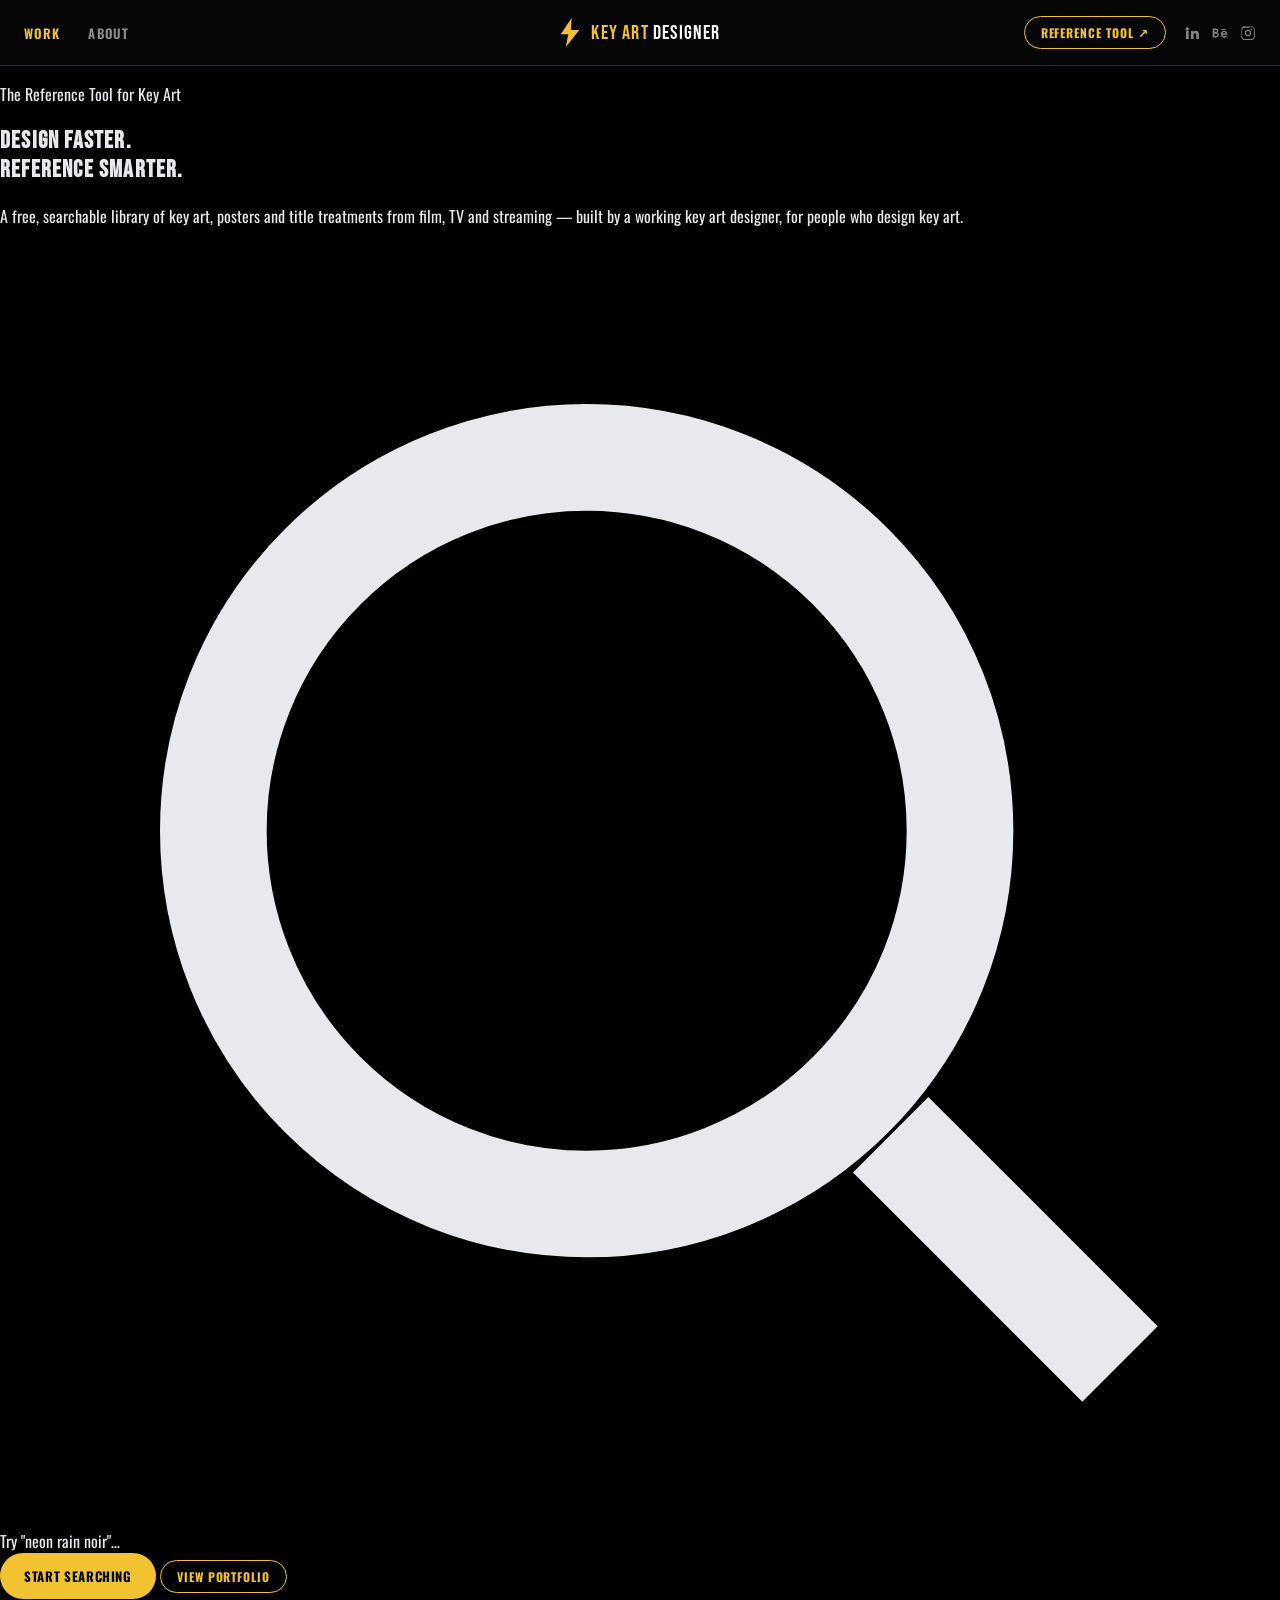
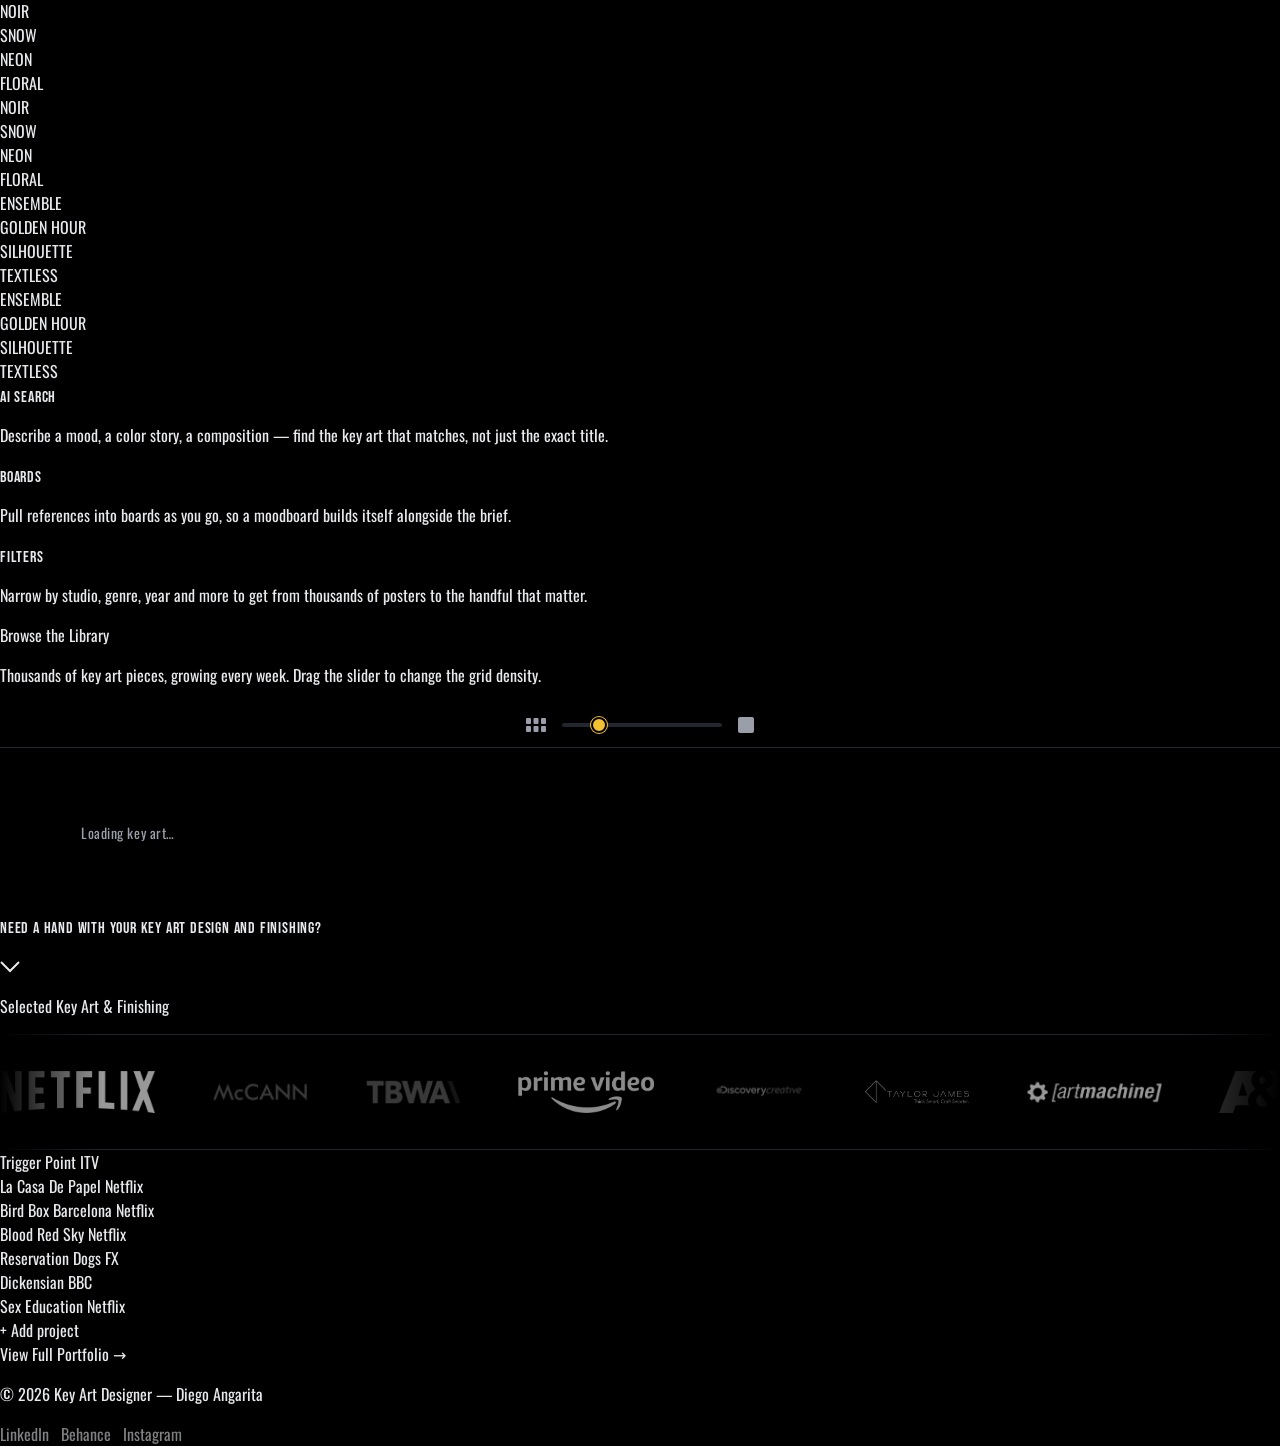
==== commit 8dd8ef30: "Rebuild homepage: hero, feature strip, portfolio around existing mosaic" ====
--- a/index.html
+++ b/index.html
@@ -1,126 +1,272 @@
 <!doctype html>
 <html lang="en">
 <head>
-  <meta charset="UTF-8" />
-  <meta name="viewport" content="width=device-width, initial-scale=1.0" />
-  <title>Key Art Designer — Diego Angarita</title>
-  <meta name="description" content="Key art and movie poster design by Diego Angarita, a UK-based key art designer, poster finisher and creative retoucher. Film, TV and streaming campaigns for Netflix, ITV, BBC, HBO Max, A&E and Prime Video." />
-  <link rel="canonical" href="https://keyartdesigner.com/" />
-  <link rel="icon" href="data:image/svg+xml,<svg xmlns=%22http://www.w3.org/2000/svg%22 viewBox=%220 0 100 100%22><rect width=%22100%22 height=%22100%22 rx=%2222%22 fill=%22%230a0a0a%22/><path d=%22M58 20 L27 55 L44 55 L37 80 L74 42 L52 42 Z%22 fill=%22%23f2c230%22/></svg>" />
-
-  <!-- Open Graph / Twitter — social previews, also read by most AI search
-       and chat assistants when they summarise or cite a page. -->
-  <meta property="og:type" content="website" />
-  <meta property="og:site_name" content="Key Art Designer" />
-  <meta property="og:title" content="Key Art Designer — Diego Angarita" />
-  <meta property="og:description" content="Key art and movie poster design by Diego Angarita, a UK-based key art designer, poster finisher and creative retoucher, for Netflix, ITV, BBC, HBO Max, A&E and Prime Video." />
-  <meta property="og:url" content="https://keyartdesigner.com/" />
-  <meta property="og:image" content="https://keyartdesigner.com/app-screenshot.jpg" />
-  <meta name="twitter:card" content="summary_large_image" />
-  <meta name="twitter:title" content="Key Art Designer — Diego Angarita" />
-  <meta name="twitter:description" content="Key art and movie poster design by Diego Angarita, a UK-based key art designer, poster finisher and creative retoucher." />
-  <meta name="twitter:image" content="https://keyartdesigner.com/app-screenshot.jpg" />
-
-  <!-- Structured data (schema.org) — gives Google and AI assistants an
-       unambiguous, machine-readable summary of who Diego is and what this
-       site is, rather than making them infer it from page copy alone. -->
-  <script type="application/ld+json">
-  {
-    "@context": "https://schema.org",
-    "@type": "Person",
-    "name": "Diego Angarita",
-    "jobTitle": "Key Art Designer, Movie Poster Finisher & Creative Retoucher",
-    "url": "https://keyartdesigner.com/",
-    "image": "https://keyartdesigner.com/about-photo.jpg",
-    "description": "UK-based freelance key art designer, movie poster finisher and creative retoucher with more than 15 years' experience, working on film, TV and streaming campaigns.",
-    "award": "Lürzer's Archive 200 Best Digital Artists Worldwide",
-    "knowsAbout": ["Key art design", "Movie poster design", "Photo compositing", "Creative retouching"],
-    "sameAs": [
-      "https://www.linkedin.com/in/freelanceretoucher/",
-      "https://www.behance.net/diegoangarita",
-      "https://www.instagram.com/freelanceretoucher/",
-      "https://www.freelanceretoucher.com/"
-    ]
-  }
-  </script>
-  <script type="application/ld+json">
-  {
-    "@context": "https://schema.org",
-    "@type": "WebSite",
-    "name": "Key Art Designer",
-    "url": "https://keyartdesigner.com/",
-    "description": "A free searchable reference library of key art, movie posters and title treatments from film, TV and streaming, built by key art designer Diego Angarita.",
-    "author": { "@type": "Person", "name": "Diego Angarita" }
-  }
-  </script>
-  <link rel="preconnect" href="https://fonts.googleapis.com" />
-  <link rel="preconnect" href="https://fonts.gstatic.com" crossorigin />
-  <link href="https://fonts.googleapis.com/css2?family=Bebas+Neue&family=Oswald:wght@400;500;600;700&display=swap" rel="stylesheet" />
-  <link rel="stylesheet" href="style.css" />
+<meta charset="UTF-8" />
+<meta name="viewport" content="width=device-width, initial-scale=1.0" />
+<title>Key Art Designer — Diego Angarita</title>
+<meta name="description" content="Key art and movie poster design by Diego Angarita, a UK-based key art designer, poster finisher and creative retoucher. Film, TV and streaming campaigns for Netflix, ITV, BBC, HBO Max, A&E and Prime Video." />
+<link rel="canonical" href="https://keyartdesigner.com/" />
+<link rel="icon" href="data:image/svg+xml,<svg xmlns=%22http://www.w3.org/2000/svg%22 viewBox=%220 0 100 100%22><rect width=%22100%22 height=%22100%22 rx=%2222%22 fill=%22%230a0a0a%22/><path d=%22M58 20 L27 55 L44 55 L37 80 L74 42 L52 42 Z%22 fill=%22%23f2c230%22/></svg>" />
+
+<!-- Open Graph / Twitter — social previews, also read by most AI search
+and chat assistants when they summarise or cite a page. -->
+<meta property="og:type" content="website" />
+<meta property="og:site_name" content="Key Art Designer" />
+<meta property="og:title" content="Key Art Designer — Diego Angarita" />
+<meta property="og:description" content="Key art and movie poster design by Diego Angarita, a UK-based key art designer, poster finisher and creative retoucher, for Netflix, ITV, BBC, HBO Max, A&E and Prime Video." />
+<meta property="og:url" content="https://keyartdesigner.com/" />
+<meta property="og:image" content="https://keyartdesigner.com/app-screenshot.jpg" />
+<meta name="twitter:card" content="summary_large_image" />
+<meta name="twitter:title" content="Key Art Designer — Diego Angarita" />
+<meta name="twitter:description" content="Key art and movie poster design by Diego Angarita, a UK-based key art designer, poster finisher and creative retoucher." />
+<meta name="twitter:image" content="https://keyartdesigner.com/app-screenshot.jpg" />
+
+<!-- Structured data (schema.org) — gives Google and AI assistants an
+unambiguous, machine-readable summary of who Diego is and what this
+site is, rather than making them infer it from page copy alone. -->
+<script type="application/ld+json">
+{
+"@context": "https://schema.org",
+"@type": "Person",
+"name": "Diego Angarita",
+"jobTitle": "Key Art Designer, Movie Poster Finisher & Creative Retoucher",
+"url": "https://keyartdesigner.com/",
+"image": "https://keyartdesigner.com/about-photo.jpg",
+"description": "UK-based freelance key art designer, movie poster finisher and creative retoucher with more than 15 years' experience, working on film, TV and streaming campaigns.",
+"award": "Lürzer's Archive 200 Best Digital Artists Worldwide",
+"knowsAbout": ["Key art design", "Movie poster design", "Photo compositing", "Creative retouching"],
+"sameAs": [
+"https://www.linkedin.com/in/freelanceretoucher/",
+"https://www.behance.net/diegoangarita",
+"https://www.instagram.com/freelanceretoucher/",
+"https://www.freelanceretoucher.com/"
+]
+}
+</script>
+<script type="application/ld+json">
+{
+"@context": "https://schema.org",
+"@type": "WebSite",
+"name": "Key Art Designer",
+"url": "https://keyartdesigner.com/",
+"description": "A free searchable reference library of key art, movie posters and title treatments from film, TV and streaming, built by key art designer Diego Angarita.",
+"author": { "@type": "Person", "name": "Diego Angarita" }
+}
+</script>
+<link rel="preconnect" href="https://fonts.googleapis.com" />
+<link rel="preconnect" href="https://fonts.gstatic.com" crossorigin />
+<link href="https://fonts.googleapis.com/css2?family=Bebas+Neue&family=Oswald:wght@400;500;600;700&display=swap" rel="stylesheet" />
+<link rel="stylesheet" href="style.css" />
 </head>
 <body>
-  <header>
-    <div class="navwrap">
-      <nav class="navlinks">
-        <a href="index.html" class="active"><span class="label">Work</span></a>
-        <a href="about.html"><span class="label">About</span></a>
-      </nav>
-      <a href="index.html" class="logo-mark">
-        <svg width="22" height="29" viewBox="0 0 26 34" aria-hidden="true"><path d="M15 0 L2 19 L11 19 L8 34 L24 14 L14 14 Z" fill="#f2c230"/></svg>
-        <span class="wordmark display"><span class="gold">KEY ART</span> <span class="white">DESIGNER</span></span>
-      </a>
-      <div class="navright">
-        <a class="tool-link" href="https://app.keyartdesigner.com" target="_blank" rel="noreferrer">Reference tool ↗</a>
-        <div class="social">
-          <a href="https://www.linkedin.com/in/freelanceretoucher/" target="_blank" rel="noreferrer" aria-label="LinkedIn">
-            <svg viewBox="0 0 24 24" fill="currentColor"><path d="M4.98 3.5a2.5 2.5 0 11-.02 5 2.5 2.5 0 01.02-5zM3 9h4v12H3V9zm7 0h3.8v1.7h.05c.53-.95 1.84-1.95 3.78-1.95 4.04 0 4.78 2.52 4.78 5.8V21h-4v-5.5c0-1.31-.02-3-1.86-3-1.86 0-2.15 1.4-2.15 2.9V21h-4V9z"/></svg>
-          </a>
-          <a href="https://www.behance.net/diegoangarita" target="_blank" rel="noreferrer" aria-label="Behance">
-            <svg viewBox="0 0 24 24" fill="currentColor"><path d="M7.8 11.2c1.02-.5 1.6-1.37 1.6-2.6 0-2.3-1.75-3.3-3.9-3.3H1v13.4h4.75c2.3 0 4.5-1.1 4.5-3.7 0-1.6-.8-2.9-2.45-3.8zM3.6 7.4h2.2c.95 0 1.8.3 1.8 1.4 0 1-.7 1.5-1.75 1.5H3.6V7.4zm2.5 9.2H3.6v-3.3h2.6c1.15 0 2.05.5 2.05 1.65 0 1.2-1 1.65-2.15 1.65zM23 13.9c0-2.9-1.65-5.2-4.75-5.2-2.95 0-5 2.25-5 5.15 0 3 1.9 5.1 5.1 5.1 1.95 0 3.6-.85 4.4-2.6l-2.1-.65c-.4.75-1.1 1.2-2.2 1.2-1.4 0-2.5-.85-2.6-2.35H23v-.65zm-7.1-1.35c.15-1.25 1-2 2.3-2 1.25 0 2 .8 2.1 2h-4.4zM14 6h6v1.5h-6V6z"/></svg>
-          </a>
-          <a href="https://www.instagram.com/freelanceretoucher/" target="_blank" rel="noreferrer" aria-label="Instagram">
-            <svg viewBox="0 0 24 24" fill="currentColor"><path d="M12 2.2c3.2 0 3.6 0 4.85.07 1.17.05 1.97.24 2.43.4.6.23 1.03.5 1.48.95.45.45.72.88.95 1.48.16.46.35 1.26.4 2.43.07 1.25.07 1.65.07 4.85s0 3.6-.07 4.85c-.05 1.17-.24 1.97-.4 2.43-.23.6-.5 1.03-.95 1.48-.45.45-.88.72-1.48.95-.46.16-1.26.35-2.43.4-1.25.07-1.65.07-4.85.07s-3.6 0-4.85-.07c-1.17-.05-1.97-.24-2.43-.4-.6-.23-1.03-.5-1.48-.95-.45-.45-.72-.88-.95-1.48-.16-.46-.35-1.26-.4-2.43C2.2 15.6 2.2 15.2 2.2 12s0-3.6.07-4.85c.05-1.17.24-1.97.4-2.43.23-.6.5-1.03.95-1.48.45-.45.88-.72 1.48-.95.46-.16 1.26-.35 2.43-.4C8.4 2.2 8.8 2.2 12 2.2zm0 1.8c-3.14 0-3.52 0-4.76.07-.96.04-1.48.2-1.83.33-.46.18-.79.39-1.13.74-.35.34-.56.67-.74 1.13-.13.35-.3.87-.33 1.83C3.14 8.34 3.14 8.72 3.14 12s0 3.66.07 4.9c.04.96.2 1.48.33 1.83.18.46.39.79.74 1.13.34.35.67.56 1.13.74.35.13.87.3 1.83.33 1.24.07 1.62.07 4.76.07s3.52 0 4.76-.07c.96-.04 1.48-.2 1.83-.33.46-.18.79-.39 1.13-.74.35-.34.56-.67.74-1.13.13-.35.3-.87.33-1.83.07-1.24.07-1.62.07-4.9s0-3.66-.07-4.9c-.04-.96-.2-1.48-.33-1.83a2.98 2.98 0 00-.74-1.13 2.98 2.98 0 00-1.13-.74c-.35-.13-.87-.3-1.83-.33C15.52 4 15.14 4 12 4zm0 3.3a4.7 4.7 0 110 9.4 4.7 4.7 0 010-9.4zm0 1.8a2.9 2.9 0 100 5.8 2.9 2.9 0 000-5.8zm5.9-2a1.1 1.1 0 11-2.2 0 1.1 1.1 0 012.2 0z"/></svg>
-          </a>
-        </div>
-      </div>
-    </div>
-  </header>
-
-  <main>
-    <h1 class="sr-only">Key Art & Movie Poster Design by Diego Angarita</h1>
-    <div class="density-bar">
-      <svg width="20" height="14" viewBox="0 0 20 14" fill="currentColor" aria-hidden="true">
-        <rect x="0" y="0" width="5" height="6" rx="1"/>
-        <rect x="7.5" y="0" width="5" height="6" rx="1"/>
-        <rect x="15" y="0" width="5" height="6" rx="1"/>
-        <rect x="0" y="8" width="5" height="6" rx="1"/>
-        <rect x="7.5" y="8" width="5" height="6" rx="1"/>
-        <rect x="15" y="8" width="5" height="6" rx="1"/>
-      </svg>
-      <input type="range" id="densitySlider" min="1" max="6" value="2" step="1" aria-label="Adjust poster size" />
-      <svg width="16" height="16" viewBox="0 0 16 16" fill="currentColor" aria-hidden="true">
-        <rect x="0" y="0" width="16" height="16" rx="2"/>
-      </svg>
-    </div>
-    <div class="mosaic" id="mosaic">
-      <p class="mosaic-loading">Loading key art…</p>
-    </div>
-    <noscript>
-      <p class="mosaic-noscript">This gallery loads with JavaScript. See the full collection on <a href="https://www.instagram.com/freelanceretoucher/" target="_blank" rel="noreferrer">Instagram</a> or <a href="https://www.behance.net/diegoangarita" target="_blank" rel="noreferrer">Behance</a>.</p>
-    </noscript>
-  </main>
-
-  <div class="lightbox" id="lightbox">
-    <button class="lightbox-close" id="lightboxClose" aria-label="Close">✕</button>
-    <button class="lightbox-nav lightbox-prev" id="lightboxPrev" aria-label="Previous">‹</button>
-    <button class="lightbox-nav lightbox-next" id="lightboxNext" aria-label="Next">›</button>
-    <img id="lightboxImg" src="" alt="" />
-    <div class="lightbox-caption" id="lightboxCaption"></div>
-  </div>
-
-  <script src="https://cdn.jsdelivr.net/npm/@supabase/supabase-js@2/dist/umd/supabase.js"></script>
-  <script src="supabase-config.js"></script>
-  <script src="mosaic-loader.js"></script>
-  <script src="script.js"></script>
+<header>
+<div class="navwrap">
+<nav class="navlinks">
+<a href="index.html" class="active"><span class="label">Work</span></a>
+<a href="about.html"><span class="label">About</span></a>
+</nav>
+<a href="index.html" class="logo-mark">
+<svg width="22" height="29" viewBox="0 0 26 34" aria-hidden="true"><path d="M15 0 L2 19 L11 19 L8 34 L24 14 L14 14 Z" fill="#f2c230"/></svg>
+<span class="wordmark display"><span class="gold">KEY ART</span> <span class="white">DESIGNER</span></span>
+</a>
+<div class="navright">
+<a class="tool-link" href="https://app.keyartdesigner.com" target="_blank" rel="noreferrer">Reference tool ↗</a>
+<div class="social">
+<a href="https://www.linkedin.com/in/freelanceretoucher/" target="_blank" rel="noreferrer" aria-label="LinkedIn">
+<svg viewBox="0 0 24 24" fill="currentColor"><path d="M4.98 3.5a2.5 2.5 0 11-.02 5 2.5 2.5 0 01.02-5zM3 9h4v12H3V9zm7 0h3.8v1.7h.05c.53-.95 1.84-1.95 3.78-1.95 4.04 0 4.78 2.52 4.78 5.8V21h-4v-5.5c0-1.31-.02-3-1.86-3-1.86 0-2.15 1.4-2.15 2.9V21h-4V9z"/></svg>
+</a>
+<a href="https://www.behance.net/diegoangarita" target="_blank" rel="noreferrer" aria-label="Behance">
+<svg viewBox="0 0 24 24" fill="currentColor"><path d="M7.8 11.2c1.02-.5 1.6-1.37 1.6-2.6 0-2.3-1.75-3.3-3.9-3.3H1v13.4h4.75c2.3 0 4.5-1.1 4.5-3.7 0-1.6-.8-2.9-2.45-3.8zM3.6 7.4h2.2c.95 0 1.8.3 1.8 1.4 0 1-.7 1.5-1.75 1.5H3.6V7.4zm2.5 9.2H3.6v-3.3h2.6c1.15 0 2.05.5 2.05 1.65 0 1.2-1 1.65-2.15 1.65zM23 13.9c0-2.9-1.65-5.2-4.75-5.2-2.95 0-5 2.25-5 5.15 0 3 1.9 5.1 5.1 5.1 1.95 0 3.6-.85 4.4-2.6l-2.1-.65c-.4.75-1.1 1.2-2.2 1.2-1.4 0-2.5-.85-2.6-2.35H23v-.65zm-7.1-1.35c.15-1.25 1-2 2.3-2 1.25 0 2 .8 2.1 2h-4.4zM14 6h6v1.5h-6V6z"/></svg>
+</a>
+<a href="https://www.instagram.com/freelanceretoucher/" target="_blank" rel="noreferrer" aria-label="Instagram">
+<svg viewBox="0 0 24 24" fill="currentColor"><path d="M12 2.2c3.2 0 3.6 0 4.85.07 1.17.05 1.97.24 2.43.4.6.23 1.03.5 1.48.95.45.45.72.88.95 1.48.16.46.35 1.26.4 2.43.07 1.25.07 1.65.07 4.85s0 3.6-.07 4.85c-.05 1.17-.24 1.97-.4 2.43-.23.6-.5 1.03-.95 1.48-.45.45-.88.72-1.48.95-.46.16-1.26.35-2.43.4-1.25.07-1.65.07-4.85.07s-3.6 0-4.85-.07c-1.17-.05-1.97-.24-2.43-.4-.6-.23-1.03-.5-1.48-.95-.45-.45-.72-.88-.95-1.48-.16-.46-.35-1.26-.4-2.43C2.2 15.6 2.2 15.2 2.2 12s0-3.6.07-4.85c.05-1.17.24-1.97.4-2.43.23-.6.5-1.03.95-1.48.45-.45.88-.72 1.48-.95.46-.16 1.26-.35 2.43-.4C8.4 2.2 8.8 2.2 12 2.2zm0 1.8c-3.14 0-3.52 0-4.76.07-.96.04-1.48.2-1.83.33-.46.18-.79.39-1.13.74-.35.34-.56.67-.74 1.13-.13.35-.3.87-.33 1.83C3.14 8.34 3.14 8.72 3.14 12s0 3.66.07 4.9c.04.96.2 1.48.33 1.83.18.46.39.79.74 1.13.34.35.67.56 1.13.74.35.13.87.3 1.83.33 1.24.07 1.62.07 4.76.07s3.52 0 4.76-.07c.96-.04 1.48-.2 1.83-.33.46-.18.79-.39 1.13-.74.35-.34.56-.67.74-1.13.13-.35.3-.87.33-1.83.07-1.24.07-1.62.07-4.9s0-3.66-.07-4.9c-.04-.96-.2-1.48-.33-1.83a2.98 2.98 0 00-.74-1.13 2.98 2.98 0 00-1.13-.74c-.35-.13-.87-.3-1.83-.33C15.52 4 15.14 4 12 4zm0 3.3a4.7 4.7 0 110 9.4 4.7 4.7 0 010-9.4zm0 1.8a2.9 2.9 0 100 5.8 2.9 2.9 0 000-5.8zm5.9-2a1.1 1.1 0 11-2.2 0 1.1 1.1 0 012.2 0z"/></svg>
+</a>
+</div>
+</div>
+</div>
+</header>
+
+<section class="hero">
+<div class="hero-inner">
+<div class="hero-copy">
+<p class="hero-eyebrow">The Reference Tool for Key Art</p>
+<h1 class="hero-title display">DESIGN FASTER.<br>REFERENCE SMARTER.</h1>
+<p class="hero-sub">A free, searchable library of key art, posters and title treatments from film, TV and streaming — built by a working key art designer, for people who design key art.</p>
+<div class="hero-search" aria-hidden="true">
+<svg viewBox="0 0 24 24" fill="none" stroke="currentColor" stroke-width="2" aria-hidden="true"><circle cx="11" cy="11" r="7"/><path d="M21 21l-4.3-4.3"/></svg>
+<span class="hero-search-text">Try "neon rain noir"…</span>
+</div>
+<div class="hero-ctas">
+<a class="about-cta" href="https://app.keyartdesigner.com" target="_blank" rel="noreferrer">Start Searching</a>
+<a class="tool-link" href="#portfolio">View Portfolio</a>
+</div>
+</div>
+<div class="hero-visual" aria-hidden="true">
+<div class="hero-col hero-col-up">
+<div class="hero-card">NOIR</div>
+<div class="hero-card">SNOW</div>
+<div class="hero-card">NEON</div>
+<div class="hero-card">FLORAL</div>
+<div class="hero-card">NOIR</div>
+<div class="hero-card">SNOW</div>
+<div class="hero-card">NEON</div>
+<div class="hero-card">FLORAL</div>
+</div>
+<div class="hero-col hero-col-down">
+<div class="hero-card">ENSEMBLE</div>
+<div class="hero-card">GOLDEN HOUR</div>
+<div class="hero-card">SILHOUETTE</div>
+<div class="hero-card">TEXTLESS</div>
+<div class="hero-card">ENSEMBLE</div>
+<div class="hero-card">GOLDEN HOUR</div>
+<div class="hero-card">SILHOUETTE</div>
+<div class="hero-card">TEXTLESS</div>
+</div>
+</div>
+</div>
+</section>
+
+<section class="feature-strip">
+<div class="feature-item">
+<span class="feature-label display">AI Search</span>
+<p class="feature-desc">Describe a mood, a color story, a composition — find the key art that matches, not just the exact title.</p>
+</div>
+<div class="feature-item">
+<span class="feature-label display">Boards</span>
+<p class="feature-desc">Pull references into boards as you go, so a moodboard builds itself alongside the brief.</p>
+</div>
+<div class="feature-item">
+<span class="feature-label display">Filters</span>
+<p class="feature-desc">Narrow by studio, genre, year and more to get from thousands of posters to the handful that matter.</p>
+</div>
+</section>
+
+<div class="library-intro">
+<p class="library-eyebrow">Browse the Library</p>
+<p class="library-sub">Thousands of key art pieces, growing every week. Drag the slider to change the grid density.</p>
+</div>
+
+<main>
+<h1 class="sr-only">Key Art & Movie Poster Design by Diego Angarita</h1>
+<div class="density-bar">
+<svg width="20" height="14" viewBox="0 0 20 14" fill="currentColor" aria-hidden="true">
+<rect x="0" y="0" width="5" height="6" rx="1"/>
+<rect x="7.5" y="0" width="5" height="6" rx="1"/>
+<rect x="15" y="0" width="5" height="6" rx="1"/>
+<rect x="0" y="8" width="5" height="6" rx="1"/>
+<rect x="7.5" y="8" width="5" height="6" rx="1"/>
+<rect x="15" y="8" width="5" height="6" rx="1"/>
+</svg>
+<input type="range" id="densitySlider" min="1" max="6" value="2" step="1" aria-label="Adjust poster size" />
+<svg width="16" height="16" viewBox="0 0 16 16" fill="currentColor" aria-hidden="true">
+<rect x="0" y="0" width="16" height="16" rx="2"/>
+</svg>
+</div>
+<div class="mosaic" id="mosaic">
+<p class="mosaic-loading">Loading key art…</p>
+</div>
+<noscript>
+<p class="mosaic-noscript">This gallery loads with JavaScript. See the full collection on <a href="https://www.instagram.com/freelanceretoucher/" target="_blank" rel="noreferrer">Instagram</a> or <a href="https://www.behance.net/diegoangarita" target="_blank" rel="noreferrer">Behance</a>.</p>
+</noscript>
+</main>
+
+<div class="lightbox" id="lightbox">
+<button class="lightbox-close" id="lightboxClose" aria-label="Close">✕</button>
+<button class="lightbox-nav lightbox-prev" id="lightboxPrev" aria-label="Previous">‹</button>
+<button class="lightbox-nav lightbox-next" id="lightboxNext" aria-label="Next">›</button>
+<img id="lightboxImg" src="" alt="" />
+<div class="lightbox-caption" id="lightboxCaption"></div>
+</div>
+
+<div class="cta-divider">
+<p class="cta-divider-text display">Need a hand with your key art design and finishing?</p>
+<a href="#portfolio" class="cta-divider-arrow" aria-label="See portfolio below">
+<svg width="20" height="12" viewBox="0 0 20 12" fill="none" stroke="currentColor" stroke-width="2"><path d="M1 1l9 9 9-9"/></svg>
+</a>
+</div>
+
+<section id="portfolio">
+<p class="portfolio-eyebrow">Selected Key Art &amp; Finishing</p>
+
+<div class="client-marquee" aria-label="Clients">
+<div class="client-track">
+<img src="logos/netflix.webp" alt="Netflix" class="client-logo invert" />
+<img src="logos/mccann.webp" alt="McCann" class="client-logo" />
+<img src="logos/tbwa.webp" alt="TBWA" class="client-logo" />
+<img src="logos/primevideo.webp" alt="Prime Video" class="client-logo invert" />
+<img src="logos/discoverycreative.webp" alt="Discovery Creative" class="client-logo" />
+<img src="logos/taylorjames.webp" alt="Taylor James" class="client-logo invert" />
+<img src="logos/artmachine.webp" alt="Artmachine" class="client-logo invert" />
+<img src="logos/ae.webp" alt="A&amp;E" class="client-logo" />
+<img src="logos/tea.webp" alt="tea" class="client-logo" />
+<img src="logos/avenuesixty7.webp" alt="Avenue Sixty7" class="client-logo" />
+<img src="logos/fifa.webp" alt="FIFA" class="client-logo invert" />
+<img src="logos/bbcworldwide.webp" alt="BBC Worldwide" class="client-logo" />
+<img src="logos/netflix.webp" alt="Netflix" class="client-logo invert" />
+<img src="logos/mccann.webp" alt="McCann" class="client-logo" />
+<img src="logos/tbwa.webp" alt="TBWA" class="client-logo" />
+<img src="logos/primevideo.webp" alt="Prime Video" class="client-logo invert" />
+<img src="logos/discoverycreative.webp" alt="Discovery Creative" class="client-logo" />
+<img src="logos/taylorjames.webp" alt="Taylor James" class="client-logo invert" />
+<img src="logos/artmachine.webp" alt="Artmachine" class="client-logo invert" />
+<img src="logos/ae.webp" alt="A&amp;E" class="client-logo" />
+<img src="logos/tea.webp" alt="tea" class="client-logo" />
+<img src="logos/avenuesixty7.webp" alt="Avenue Sixty7" class="client-logo" />
+<img src="logos/fifa.webp" alt="FIFA" class="client-logo invert" />
+<img src="logos/bbcworldwide.webp" alt="BBC Worldwide" class="client-logo" />
+</div>
+</div>
+
+<div class="project-grid">
+<div class="project-card">
+<span class="project-title">Trigger Point</span>
+<span class="project-client">ITV</span>
+</div>
+<div class="project-card">
+<span class="project-title">La Casa De Papel</span>
+<span class="project-client">Netflix</span>
+</div>
+<div class="project-card">
+<span class="project-title">Bird Box Barcelona</span>
+<span class="project-client">Netflix</span>
+</div>
+<div class="project-card">
+<span class="project-title">Blood Red Sky</span>
+<span class="project-client">Netflix</span>
+</div>
+<div class="project-card">
+<span class="project-title">Reservation Dogs</span>
+<span class="project-client">FX</span>
+</div>
+<div class="project-card">
+<span class="project-title">Dickensian</span>
+<span class="project-client">BBC</span>
+</div>
+<div class="project-card">
+<span class="project-title">Sex Education</span>
+<span class="project-client">Netflix</span>
+</div>
+<div class="project-card project-card-add">
+<span>+ Add project</span>
+</div>
+</div>
+
+<a href="about.html" class="portfolio-link">View Full Portfolio →</a>
+</section>
+
+<footer>
+<p>© <span id="footerYear">2026</span> Key Art Designer — Diego Angarita</p>
+<div class="social footer-social">
+<a href="https://www.linkedin.com/in/freelanceretoucher/" target="_blank" rel="noreferrer" aria-label="LinkedIn">LinkedIn</a>
+<a href="https://www.behance.net/diegoangarita" target="_blank" rel="noreferrer" aria-label="Behance">Behance</a>
+<a href="https://www.instagram.com/freelanceretoucher/" target="_blank" rel="noreferrer" aria-label="Instagram">Instagram</a>
+</div>
+</footer>
+
+<script src="https://cdn.jsdelivr.net/npm/@supabase/supabase-js@2/dist/umd/supabase.js"></script>
+<script src="supabase-config.js"></script>
+<script src="mosaic-loader.js"></script>
+<script src="script.js"></script>
+<script>document.getElementById('footerYear').textContent = new Date().getFullYear();</script>
 </body>
 </html>
--- a/style.css
+++ b/style.css
@@ -310,20 +310,37 @@
   background: var(--ink-900); border: 1px solid var(--ink-700); border-radius: 10px;
   padding: 10px 14px; color: var(--text); font-family: 'Oswald', sans-serif; font-size: 14px;
 }
-.admin-list-heading { font-size: 20px; color: #fff; margin: 40px 0 16px; padding-top: 24px; border-top: 1px solid var(--ink-700); }
+.admin-hint { font-size: 13px; color: var(--text-dim); line-height: 1.5; margin: 0 0 16px; }
+.admin-list-heading { font-size: 20px; color: #fff; margin: 40px 0 10px; padding-top: 24px; border-top: 1px solid var(--ink-700); }
 .admin-list-loading { color: var(--text-dim); font-size: 14px; }
 .admin-poster-list { display: flex; flex-direction: column; gap: 14px; }
 .poster-card {
-  display: flex; gap: 14px; align-items: center;
+  display: flex; gap: 14px; align-items: flex-start;
   background: var(--ink-900); border: 1px solid var(--ink-700); border-radius: 10px;
-  padding: 10px; overflow: hidden;
-}
-.poster-card img { width: 64px; height: 64px; object-fit: cover; border-radius: 6px; flex: none; }
-.poster-card-body { flex: 1; min-width: 0; }
-.poster-card-title { margin: 0; font-size: 15px; color: var(--text); }
-.poster-card-tags { margin: 4px 0 0; font-size: 12px; color: var(--text-dim); overflow-wrap: break-word; }
+  padding: 12px; overflow: hidden;
+}
+.poster-card img { width: 72px; height: 72px; object-fit: cover; border-radius: 6px; flex: none; }
+.poster-card-body { flex: 1; min-width: 0; display: flex; flex-direction: column; gap: 8px; }
+.poster-edit-input {
+  width: 100%; background: var(--ink-800); border: 1px solid var(--ink-700); border-radius: 8px;
+  padding: 8px 10px; font-family: 'Oswald', sans-serif; font-size: 13px; color: var(--text);
+  outline: none; transition: border-color 0.15s;
+}
+.poster-edit-input:focus { border-color: var(--gold-500); }
+.poster-card-actions { display: flex; align-items: center; gap: 10px; margin-top: 2px; flex-wrap: wrap; }
+.poster-card-flag {
+  font-size: 10px; letter-spacing: 0.05em; text-transform: uppercase;
+  color: #e2605a; border: 1px solid #e2605a; border-radius: 999px; padding: 4px 10px;
+}
+.poster-card-save {
+  background: var(--gold-500); color: var(--ink-950); border: none; border-radius: 999px;
+  padding: 7px 16px; font-size: 11px; font-weight: 700; letter-spacing: 0.06em;
+  text-transform: uppercase; cursor: pointer; transition: background 0.15s;
+}
+.poster-card-save:hover { background: var(--gold-400); }
+.poster-card-save.saved { background: #4caf7d; color: #06281a; }
 .poster-card-delete {
-  margin-left: auto; flex: none; background: none; border: 1px solid var(--ink-700);
+  margin-left: auto; background: none; border: 1px solid var(--ink-700);
   color: #e2605a; border-radius: 999px; padding: 7px 14px; font-size: 11px;
   letter-spacing: 0.06em; text-transform: uppercase; cursor: pointer;
   transition: border-color 0.15s, background 0.15s;
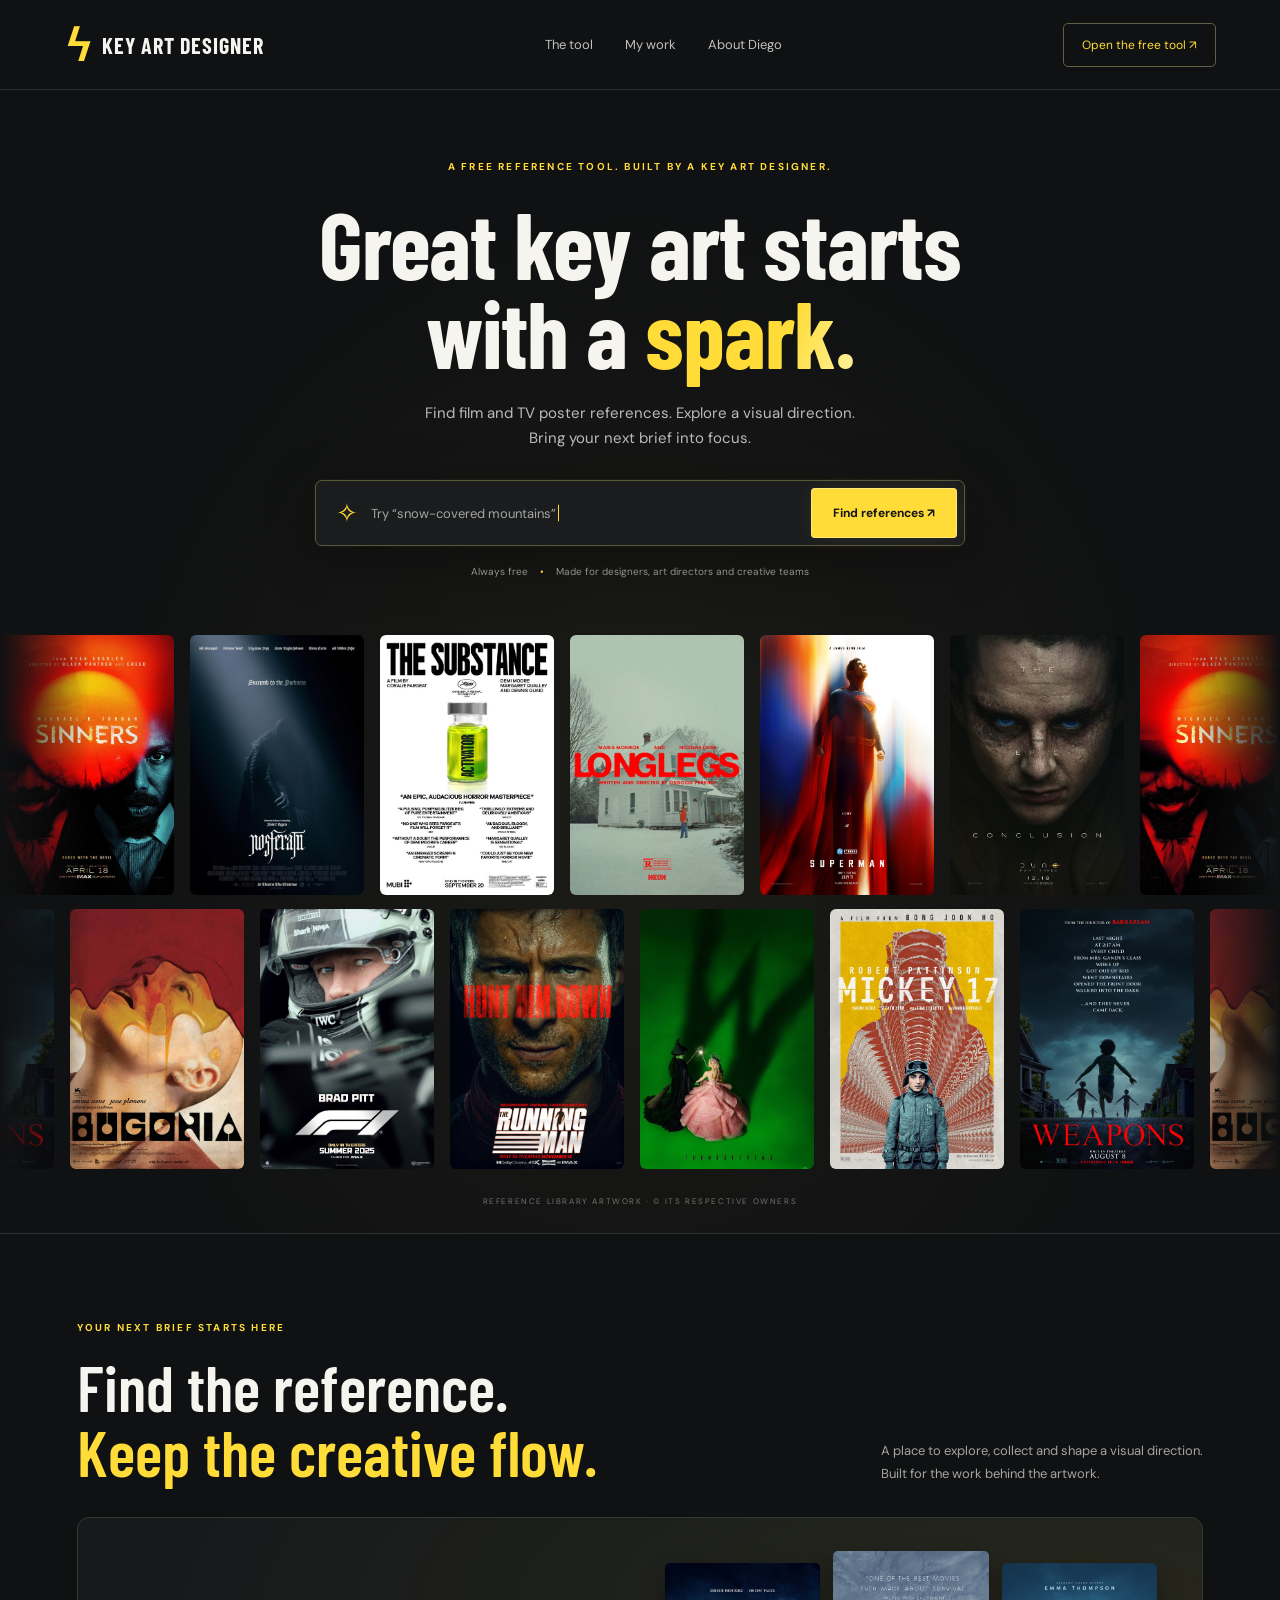
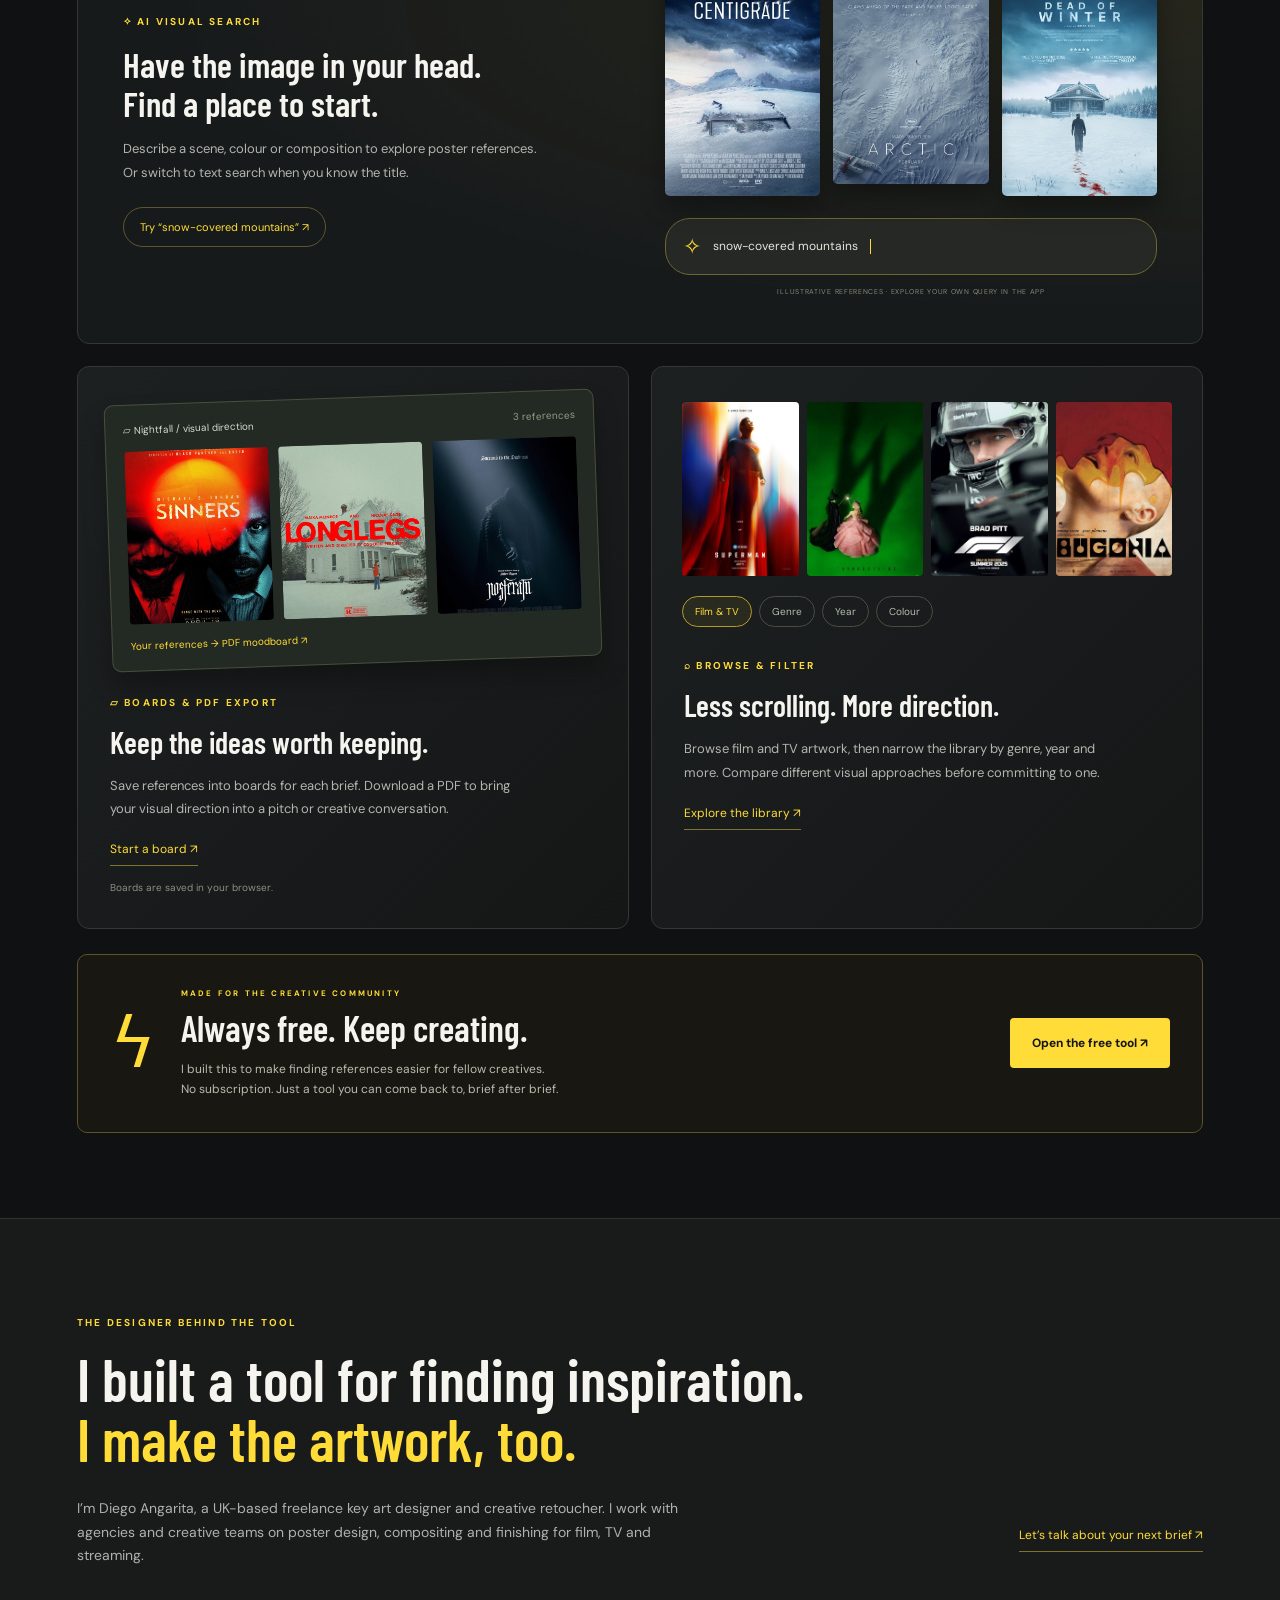
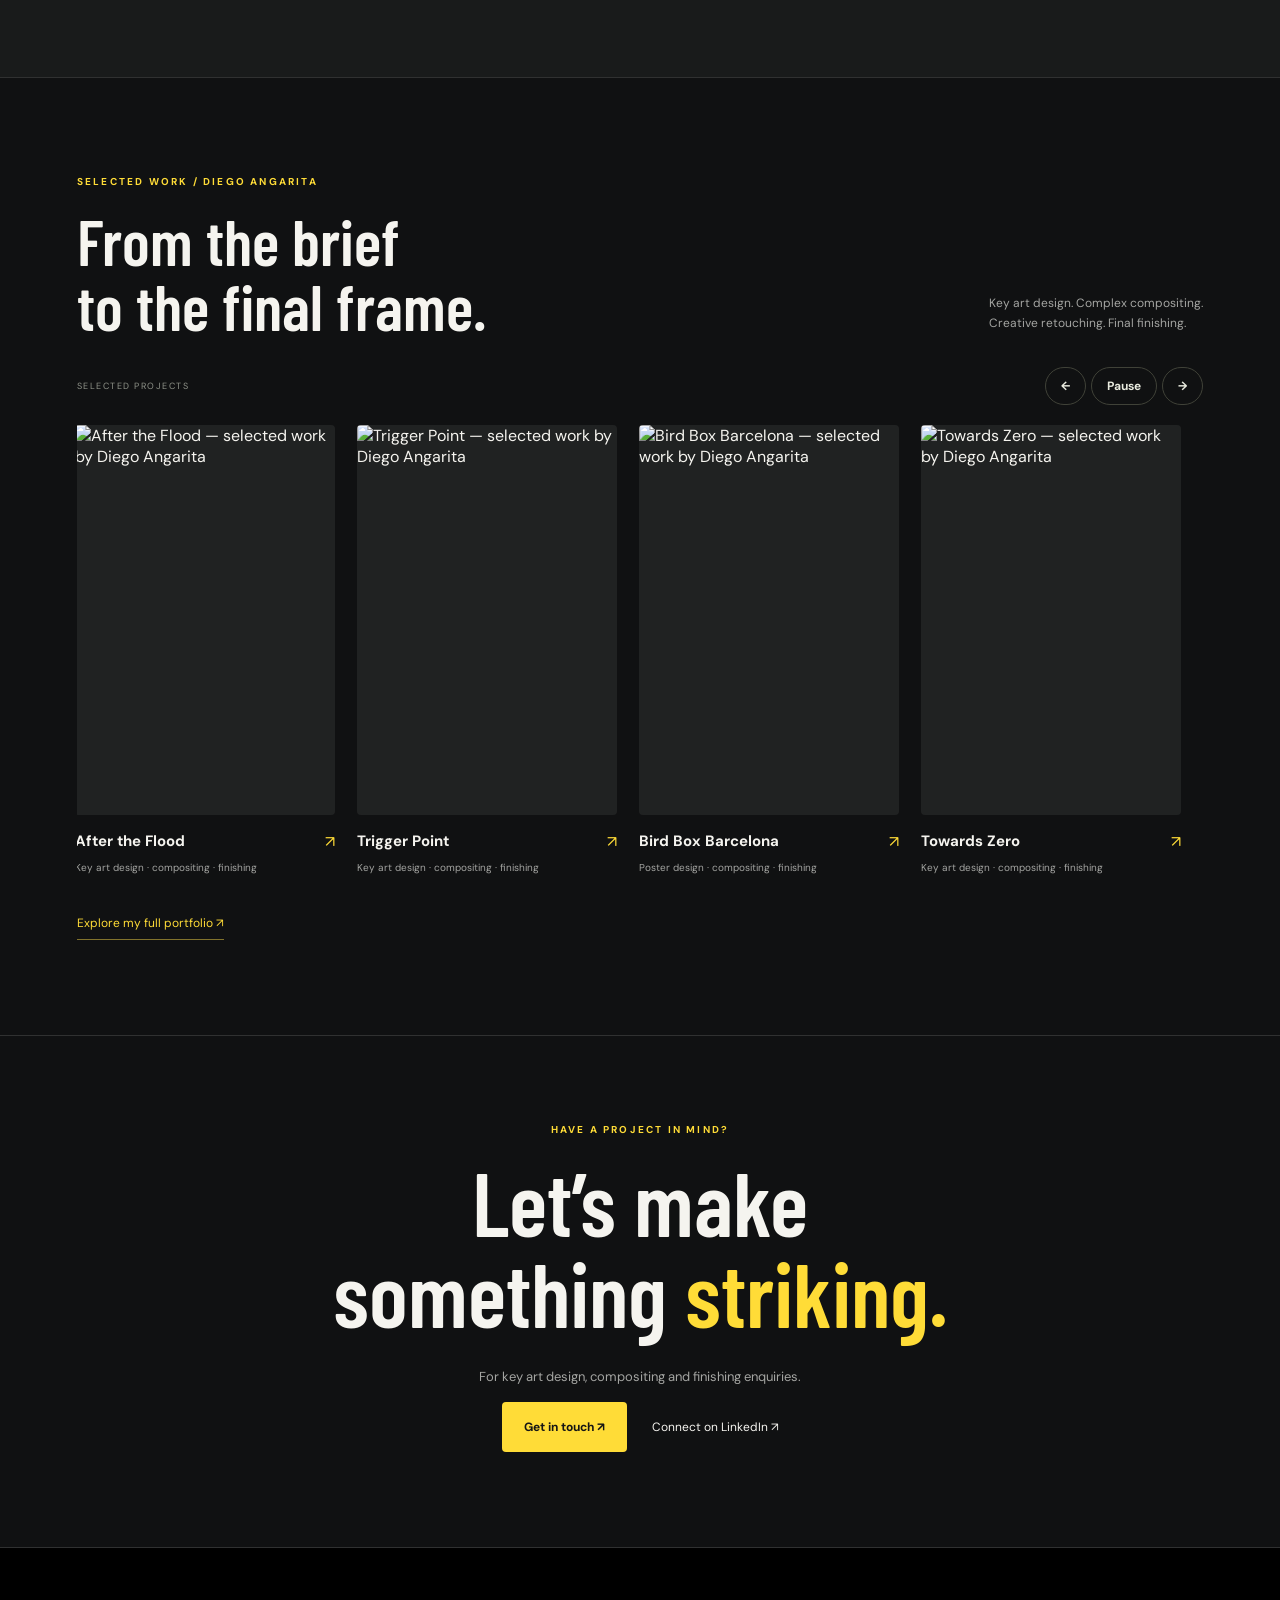
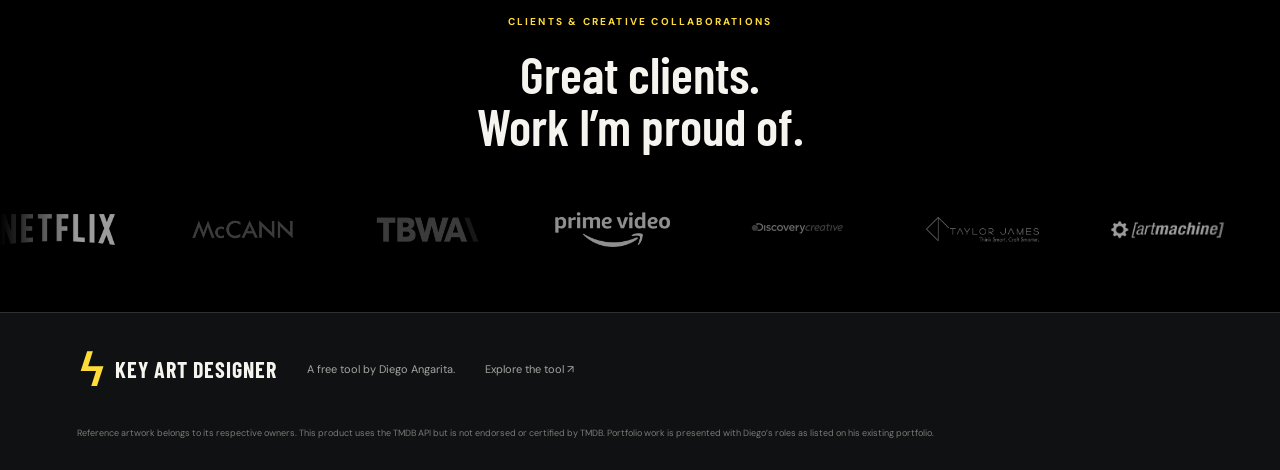
==== commit 91899880: "Launch redesigned landing with visual features, portfolio and live poster feed" ====
--- a/index.html
+++ b/index.html
@@ -1,272 +1 @@
-<!doctype html>
-<html lang="en">
-<head>
-<meta charset="UTF-8" />
-<meta name="viewport" content="width=device-width, initial-scale=1.0" />
-<title>Key Art Designer — Diego Angarita</title>
-<meta name="description" content="Key art and movie poster design by Diego Angarita, a UK-based key art designer, poster finisher and creative retoucher. Film, TV and streaming campaigns for Netflix, ITV, BBC, HBO Max, A&E and Prime Video." />
-<link rel="canonical" href="https://keyartdesigner.com/" />
-<link rel="icon" href="data:image/svg+xml,<svg xmlns=%22http://www.w3.org/2000/svg%22 viewBox=%220 0 100 100%22><rect width=%22100%22 height=%22100%22 rx=%2222%22 fill=%22%230a0a0a%22/><path d=%22M58 20 L27 55 L44 55 L37 80 L74 42 L52 42 Z%22 fill=%22%23f2c230%22/></svg>" />
-
-<!-- Open Graph / Twitter — social previews, also read by most AI search
-and chat assistants when they summarise or cite a page. -->
-<meta property="og:type" content="website" />
-<meta property="og:site_name" content="Key Art Designer" />
-<meta property="og:title" content="Key Art Designer — Diego Angarita" />
-<meta property="og:description" content="Key art and movie poster design by Diego Angarita, a UK-based key art designer, poster finisher and creative retoucher, for Netflix, ITV, BBC, HBO Max, A&E and Prime Video." />
-<meta property="og:url" content="https://keyartdesigner.com/" />
-<meta property="og:image" content="https://keyartdesigner.com/app-screenshot.jpg" />
-<meta name="twitter:card" content="summary_large_image" />
-<meta name="twitter:title" content="Key Art Designer — Diego Angarita" />
-<meta name="twitter:description" content="Key art and movie poster design by Diego Angarita, a UK-based key art designer, poster finisher and creative retoucher." />
-<meta name="twitter:image" content="https://keyartdesigner.com/app-screenshot.jpg" />
-
-<!-- Structured data (schema.org) — gives Google and AI assistants an
-unambiguous, machine-readable summary of who Diego is and what this
-site is, rather than making them infer it from page copy alone. -->
-<script type="application/ld+json">
-{
-"@context": "https://schema.org",
-"@type": "Person",
-"name": "Diego Angarita",
-"jobTitle": "Key Art Designer, Movie Poster Finisher & Creative Retoucher",
-"url": "https://keyartdesigner.com/",
-"image": "https://keyartdesigner.com/about-photo.jpg",
-"description": "UK-based freelance key art designer, movie poster finisher and creative retoucher with more than 15 years' experience, working on film, TV and streaming campaigns.",
-"award": "Lürzer's Archive 200 Best Digital Artists Worldwide",
-"knowsAbout": ["Key art design", "Movie poster design", "Photo compositing", "Creative retouching"],
-"sameAs": [
-"https://www.linkedin.com/in/freelanceretoucher/",
-"https://www.behance.net/diegoangarita",
-"https://www.instagram.com/freelanceretoucher/",
-"https://www.freelanceretoucher.com/"
-]
-}
-</script>
-<script type="application/ld+json">
-{
-"@context": "https://schema.org",
-"@type": "WebSite",
-"name": "Key Art Designer",
-"url": "https://keyartdesigner.com/",
-"description": "A free searchable reference library of key art, movie posters and title treatments from film, TV and streaming, built by key art designer Diego Angarita.",
-"author": { "@type": "Person", "name": "Diego Angarita" }
-}
-</script>
-<link rel="preconnect" href="https://fonts.googleapis.com" />
-<link rel="preconnect" href="https://fonts.gstatic.com" crossorigin />
-<link href="https://fonts.googleapis.com/css2?family=Bebas+Neue&family=Oswald:wght@400;500;600;700&display=swap" rel="stylesheet" />
-<link rel="stylesheet" href="style.css" />
-</head>
-<body>
-<header>
-<div class="navwrap">
-<nav class="navlinks">
-<a href="index.html" class="active"><span class="label">Work</span></a>
-<a href="about.html"><span class="label">About</span></a>
-</nav>
-<a href="index.html" class="logo-mark">
-<svg width="22" height="29" viewBox="0 0 26 34" aria-hidden="true"><path d="M15 0 L2 19 L11 19 L8 34 L24 14 L14 14 Z" fill="#f2c230"/></svg>
-<span class="wordmark display"><span class="gold">KEY ART</span> <span class="white">DESIGNER</span></span>
-</a>
-<div class="navright">
-<a class="tool-link" href="https://app.keyartdesigner.com" target="_blank" rel="noreferrer">Reference tool ↗</a>
-<div class="social">
-<a href="https://www.linkedin.com/in/freelanceretoucher/" target="_blank" rel="noreferrer" aria-label="LinkedIn">
-<svg viewBox="0 0 24 24" fill="currentColor"><path d="M4.98 3.5a2.5 2.5 0 11-.02 5 2.5 2.5 0 01.02-5zM3 9h4v12H3V9zm7 0h3.8v1.7h.05c.53-.95 1.84-1.95 3.78-1.95 4.04 0 4.78 2.52 4.78 5.8V21h-4v-5.5c0-1.31-.02-3-1.86-3-1.86 0-2.15 1.4-2.15 2.9V21h-4V9z"/></svg>
-</a>
-<a href="https://www.behance.net/diegoangarita" target="_blank" rel="noreferrer" aria-label="Behance">
-<svg viewBox="0 0 24 24" fill="currentColor"><path d="M7.8 11.2c1.02-.5 1.6-1.37 1.6-2.6 0-2.3-1.75-3.3-3.9-3.3H1v13.4h4.75c2.3 0 4.5-1.1 4.5-3.7 0-1.6-.8-2.9-2.45-3.8zM3.6 7.4h2.2c.95 0 1.8.3 1.8 1.4 0 1-.7 1.5-1.75 1.5H3.6V7.4zm2.5 9.2H3.6v-3.3h2.6c1.15 0 2.05.5 2.05 1.65 0 1.2-1 1.65-2.15 1.65zM23 13.9c0-2.9-1.65-5.2-4.75-5.2-2.95 0-5 2.25-5 5.15 0 3 1.9 5.1 5.1 5.1 1.95 0 3.6-.85 4.4-2.6l-2.1-.65c-.4.75-1.1 1.2-2.2 1.2-1.4 0-2.5-.85-2.6-2.35H23v-.65zm-7.1-1.35c.15-1.25 1-2 2.3-2 1.25 0 2 .8 2.1 2h-4.4zM14 6h6v1.5h-6V6z"/></svg>
-</a>
-<a href="https://www.instagram.com/freelanceretoucher/" target="_blank" rel="noreferrer" aria-label="Instagram">
-<svg viewBox="0 0 24 24" fill="currentColor"><path d="M12 2.2c3.2 0 3.6 0 4.85.07 1.17.05 1.97.24 2.43.4.6.23 1.03.5 1.48.95.45.45.72.88.95 1.48.16.46.35 1.26.4 2.43.07 1.25.07 1.65.07 4.85s0 3.6-.07 4.85c-.05 1.17-.24 1.97-.4 2.43-.23.6-.5 1.03-.95 1.48-.45.45-.88.72-1.48.95-.46.16-1.26.35-2.43.4-1.25.07-1.65.07-4.85.07s-3.6 0-4.85-.07c-1.17-.05-1.97-.24-2.43-.4-.6-.23-1.03-.5-1.48-.95-.45-.45-.72-.88-.95-1.48-.16-.46-.35-1.26-.4-2.43C2.2 15.6 2.2 15.2 2.2 12s0-3.6.07-4.85c.05-1.17.24-1.97.4-2.43.23-.6.5-1.03.95-1.48.45-.45.88-.72 1.48-.95.46-.16 1.26-.35 2.43-.4C8.4 2.2 8.8 2.2 12 2.2zm0 1.8c-3.14 0-3.52 0-4.76.07-.96.04-1.48.2-1.83.33-.46.18-.79.39-1.13.74-.35.34-.56.67-.74 1.13-.13.35-.3.87-.33 1.83C3.14 8.34 3.14 8.72 3.14 12s0 3.66.07 4.9c.04.96.2 1.48.33 1.83.18.46.39.79.74 1.13.34.35.67.56 1.13.74.35.13.87.3 1.83.33 1.24.07 1.62.07 4.76.07s3.52 0 4.76-.07c.96-.04 1.48-.2 1.83-.33.46-.18.79-.39 1.13-.74.35-.34.56-.67.74-1.13.13-.35.3-.87.33-1.83.07-1.24.07-1.62.07-4.9s0-3.66-.07-4.9c-.04-.96-.2-1.48-.33-1.83a2.98 2.98 0 00-.74-1.13 2.98 2.98 0 00-1.13-.74c-.35-.13-.87-.3-1.83-.33C15.52 4 15.14 4 12 4zm0 3.3a4.7 4.7 0 110 9.4 4.7 4.7 0 010-9.4zm0 1.8a2.9 2.9 0 100 5.8 2.9 2.9 0 000-5.8zm5.9-2a1.1 1.1 0 11-2.2 0 1.1 1.1 0 012.2 0z"/></svg>
-</a>
-</div>
-</div>
-</div>
-</header>
-
-<section class="hero">
-<div class="hero-inner">
-<div class="hero-copy">
-<p class="hero-eyebrow">The Reference Tool for Key Art</p>
-<h1 class="hero-title display">DESIGN FASTER.<br>REFERENCE SMARTER.</h1>
-<p class="hero-sub">A free, searchable library of key art, posters and title treatments from film, TV and streaming — built by a working key art designer, for people who design key art.</p>
-<div class="hero-search" aria-hidden="true">
-<svg viewBox="0 0 24 24" fill="none" stroke="currentColor" stroke-width="2" aria-hidden="true"><circle cx="11" cy="11" r="7"/><path d="M21 21l-4.3-4.3"/></svg>
-<span class="hero-search-text">Try "neon rain noir"…</span>
-</div>
-<div class="hero-ctas">
-<a class="about-cta" href="https://app.keyartdesigner.com" target="_blank" rel="noreferrer">Start Searching</a>
-<a class="tool-link" href="#portfolio">View Portfolio</a>
-</div>
-</div>
-<div class="hero-visual" aria-hidden="true">
-<div class="hero-col hero-col-up">
-<div class="hero-card">NOIR</div>
-<div class="hero-card">SNOW</div>
-<div class="hero-card">NEON</div>
-<div class="hero-card">FLORAL</div>
-<div class="hero-card">NOIR</div>
-<div class="hero-card">SNOW</div>
-<div class="hero-card">NEON</div>
-<div class="hero-card">FLORAL</div>
-</div>
-<div class="hero-col hero-col-down">
-<div class="hero-card">ENSEMBLE</div>
-<div class="hero-card">GOLDEN HOUR</div>
-<div class="hero-card">SILHOUETTE</div>
-<div class="hero-card">TEXTLESS</div>
-<div class="hero-card">ENSEMBLE</div>
-<div class="hero-card">GOLDEN HOUR</div>
-<div class="hero-card">SILHOUETTE</div>
-<div class="hero-card">TEXTLESS</div>
-</div>
-</div>
-</div>
-</section>
-
-<section class="feature-strip">
-<div class="feature-item">
-<span class="feature-label display">AI Search</span>
-<p class="feature-desc">Describe a mood, a color story, a composition — find the key art that matches, not just the exact title.</p>
-</div>
-<div class="feature-item">
-<span class="feature-label display">Boards</span>
-<p class="feature-desc">Pull references into boards as you go, so a moodboard builds itself alongside the brief.</p>
-</div>
-<div class="feature-item">
-<span class="feature-label display">Filters</span>
-<p class="feature-desc">Narrow by studio, genre, year and more to get from thousands of posters to the handful that matter.</p>
-</div>
-</section>
-
-<div class="library-intro">
-<p class="library-eyebrow">Browse the Library</p>
-<p class="library-sub">Thousands of key art pieces, growing every week. Drag the slider to change the grid density.</p>
-</div>
-
-<main>
-<h1 class="sr-only">Key Art & Movie Poster Design by Diego Angarita</h1>
-<div class="density-bar">
-<svg width="20" height="14" viewBox="0 0 20 14" fill="currentColor" aria-hidden="true">
-<rect x="0" y="0" width="5" height="6" rx="1"/>
-<rect x="7.5" y="0" width="5" height="6" rx="1"/>
-<rect x="15" y="0" width="5" height="6" rx="1"/>
-<rect x="0" y="8" width="5" height="6" rx="1"/>
-<rect x="7.5" y="8" width="5" height="6" rx="1"/>
-<rect x="15" y="8" width="5" height="6" rx="1"/>
-</svg>
-<input type="range" id="densitySlider" min="1" max="6" value="2" step="1" aria-label="Adjust poster size" />
-<svg width="16" height="16" viewBox="0 0 16 16" fill="currentColor" aria-hidden="true">
-<rect x="0" y="0" width="16" height="16" rx="2"/>
-</svg>
-</div>
-<div class="mosaic" id="mosaic">
-<p class="mosaic-loading">Loading key art…</p>
-</div>
-<noscript>
-<p class="mosaic-noscript">This gallery loads with JavaScript. See the full collection on <a href="https://www.instagram.com/freelanceretoucher/" target="_blank" rel="noreferrer">Instagram</a> or <a href="https://www.behance.net/diegoangarita" target="_blank" rel="noreferrer">Behance</a>.</p>
-</noscript>
-</main>
-
-<div class="lightbox" id="lightbox">
-<button class="lightbox-close" id="lightboxClose" aria-label="Close">✕</button>
-<button class="lightbox-nav lightbox-prev" id="lightboxPrev" aria-label="Previous">‹</button>
-<button class="lightbox-nav lightbox-next" id="lightboxNext" aria-label="Next">›</button>
-<img id="lightboxImg" src="" alt="" />
-<div class="lightbox-caption" id="lightboxCaption"></div>
-</div>
-
-<div class="cta-divider">
-<p class="cta-divider-text display">Need a hand with your key art design and finishing?</p>
-<a href="#portfolio" class="cta-divider-arrow" aria-label="See portfolio below">
-<svg width="20" height="12" viewBox="0 0 20 12" fill="none" stroke="currentColor" stroke-width="2"><path d="M1 1l9 9 9-9"/></svg>
-</a>
-</div>
-
-<section id="portfolio">
-<p class="portfolio-eyebrow">Selected Key Art &amp; Finishing</p>
-
-<div class="client-marquee" aria-label="Clients">
-<div class="client-track">
-<img src="logos/netflix.webp" alt="Netflix" class="client-logo invert" />
-<img src="logos/mccann.webp" alt="McCann" class="client-logo" />
-<img src="logos/tbwa.webp" alt="TBWA" class="client-logo" />
-<img src="logos/primevideo.webp" alt="Prime Video" class="client-logo invert" />
-<img src="logos/discoverycreative.webp" alt="Discovery Creative" class="client-logo" />
-<img src="logos/taylorjames.webp" alt="Taylor James" class="client-logo invert" />
-<img src="logos/artmachine.webp" alt="Artmachine" class="client-logo invert" />
-<img src="logos/ae.webp" alt="A&amp;E" class="client-logo" />
-<img src="logos/tea.webp" alt="tea" class="client-logo" />
-<img src="logos/avenuesixty7.webp" alt="Avenue Sixty7" class="client-logo" />
-<img src="logos/fifa.webp" alt="FIFA" class="client-logo invert" />
-<img src="logos/bbcworldwide.webp" alt="BBC Worldwide" class="client-logo" />
-<img src="logos/netflix.webp" alt="Netflix" class="client-logo invert" />
-<img src="logos/mccann.webp" alt="McCann" class="client-logo" />
-<img src="logos/tbwa.webp" alt="TBWA" class="client-logo" />
-<img src="logos/primevideo.webp" alt="Prime Video" class="client-logo invert" />
-<img src="logos/discoverycreative.webp" alt="Discovery Creative" class="client-logo" />
-<img src="logos/taylorjames.webp" alt="Taylor James" class="client-logo invert" />
-<img src="logos/artmachine.webp" alt="Artmachine" class="client-logo invert" />
-<img src="logos/ae.webp" alt="A&amp;E" class="client-logo" />
-<img src="logos/tea.webp" alt="tea" class="client-logo" />
-<img src="logos/avenuesixty7.webp" alt="Avenue Sixty7" class="client-logo" />
-<img src="logos/fifa.webp" alt="FIFA" class="client-logo invert" />
-<img src="logos/bbcworldwide.webp" alt="BBC Worldwide" class="client-logo" />
-</div>
-</div>
-
-<div class="project-grid">
-<div class="project-card">
-<span class="project-title">Trigger Point</span>
-<span class="project-client">ITV</span>
-</div>
-<div class="project-card">
-<span class="project-title">La Casa De Papel</span>
-<span class="project-client">Netflix</span>
-</div>
-<div class="project-card">
-<span class="project-title">Bird Box Barcelona</span>
-<span class="project-client">Netflix</span>
-</div>
-<div class="project-card">
-<span class="project-title">Blood Red Sky</span>
-<span class="project-client">Netflix</span>
-</div>
-<div class="project-card">
-<span class="project-title">Reservation Dogs</span>
-<span class="project-client">FX</span>
-</div>
-<div class="project-card">
-<span class="project-title">Dickensian</span>
-<span class="project-client">BBC</span>
-</div>
-<div class="project-card">
-<span class="project-title">Sex Education</span>
-<span class="project-client">Netflix</span>
-</div>
-<div class="project-card project-card-add">
-<span>+ Add project</span>
-</div>
-</div>
-
-<a href="about.html" class="portfolio-link">View Full Portfolio →</a>
-</section>
-
-<footer>
-<p>© <span id="footerYear">2026</span> Key Art Designer — Diego Angarita</p>
-<div class="social footer-social">
-<a href="https://www.linkedin.com/in/freelanceretoucher/" target="_blank" rel="noreferrer" aria-label="LinkedIn">LinkedIn</a>
-<a href="https://www.behance.net/diegoangarita" target="_blank" rel="noreferrer" aria-label="Behance">Behance</a>
-<a href="https://www.instagram.com/freelanceretoucher/" target="_blank" rel="noreferrer" aria-label="Instagram">Instagram</a>
-</div>
-</footer>
-
-<script src="https://cdn.jsdelivr.net/npm/@supabase/supabase-js@2/dist/umd/supabase.js"></script>
-<script src="supabase-config.js"></script>
-<script src="mosaic-loader.js"></script>
-<script src="script.js"></script>
-<script>document.getElementById('footerYear').textContent = new Date().getFullYear();</script>
-</body>
-</html>
+<!doctype html><html lang="en"><head><meta charset="utf-8"><meta name="viewport" content="width=device-width,initial-scale=1"><title>Key Art Designer — Free Poster References & Diego Angarita</title><link rel="stylesheet" href="landing.css"><meta name="description" content="A free poster reference tool for key art designers and creative teams. Explore film and TV artwork, build boards, and discover key art design and finishing by Diego Angarita."><link rel="canonical" href="https://www.keyartdesigner.com/"></head><body><header><a class="brand" href="#"><span>ϟ</span> KEY ART DESIGNER</a><nav><a href="#tool">The tool</a><a href="#work">My work</a><a href="#about">About Diego</a></nav><a class="navcta" href="https://app.keyartdesigner.com/">Open the free tool ↗</a></header><main><section class="hero" id="tool"><p class="eyebrow">A FREE REFERENCE TOOL. BUILT BY A KEY ART DESIGNER.</p><h1>Great key art starts<br>with a <em>spark.</em></h1><p class="intro">Find film and TV poster references. Explore a visual direction.<br class="desktop"> Bring your next brief into focus.</p><form action="https://app.keyartdesigner.com/" id="search"><label class="sr" for="q">Describe the poster you’re looking for</label><span class="search-spark" aria-hidden="true">✧</span><div class="search-input"><input id="q" name="q" placeholder="Describe a scene, colour or composition…" maxlength="200"><span class="typed-example" aria-hidden="true"></span></div><button>Find references ↗</button></form><p class="under">Always free <span>•</span> Made for designers, art directors and creative teams</p><div class="reference-carousel" aria-label="Reference artwork carousel"><div class="reference-lane"><div class="reference-track"><div class="reference-group"><img loading="lazy" src="b19f5356b2e7d109184994a0d3afe74aecf53e998e217b2cc3f1c4746d2aad8d.jpg" alt="Sinners — reference artwork" width="300" height="450"><img loading="lazy" src="dc823b455cebda685d5b68f1313adc661754135587577b1805d720f39b4fd49d.jpg" alt="Nosferatu — reference artwork" width="300" height="450"><img loading="lazy" src="09f2d9abe2b2430918a66e9e1c12dd7cbbba882bf03c49df42cd15e193cce554.jpg" alt="The Substance — reference artwork" width="300" height="450"><img loading="lazy" src="3fec9ee9d8c1210d3df5efb0ea8b23c751242fd004b7255a6211622ff59d9b8d.jpg" alt="Longlegs — reference artwork" width="300" height="450"><img loading="lazy" src="5de2be1ef3e2891eedacd9628185fded83ab07cce4b535841e404434cd638766.jpg" alt="Superman — reference artwork" width="300" height="450"><img loading="lazy" src="17f97370c22d61b75d6b6f0586e39b48b4467f76f95b303736c46532b04087e5.jpg" alt="Dune: Part Three — reference artwork" width="300" height="450"></div><div class="reference-group" aria-hidden="true"><img loading="lazy" src="b19f5356b2e7d109184994a0d3afe74aecf53e998e217b2cc3f1c4746d2aad8d.jpg" alt="" width="300" height="450"><img loading="lazy" src="dc823b455cebda685d5b68f1313adc661754135587577b1805d720f39b4fd49d.jpg" alt="" width="300" height="450"><img loading="lazy" src="09f2d9abe2b2430918a66e9e1c12dd7cbbba882bf03c49df42cd15e193cce554.jpg" alt="" width="300" height="450"><img loading="lazy" src="3fec9ee9d8c1210d3df5efb0ea8b23c751242fd004b7255a6211622ff59d9b8d.jpg" alt="" width="300" height="450"><img loading="lazy" src="5de2be1ef3e2891eedacd9628185fded83ab07cce4b535841e404434cd638766.jpg" alt="" width="300" height="450"><img loading="lazy" src="17f97370c22d61b75d6b6f0586e39b48b4467f76f95b303736c46532b04087e5.jpg" alt="" width="300" height="450"></div></div></div><div class="reference-lane"><div class="reference-track"><div class="reference-group"><img loading="lazy" src="48a9297d73c0d62643b4b2566bdbcda5d4a18e98830685225c7ea23134b7b29a.jpg" alt="Weapons — reference artwork" width="300" height="450"><img loading="lazy" src="ca347ccff1b55aeec9c219111e9031f986d470fa6d16d43d20808c32b6160863.jpg" alt="Bugonia — reference artwork" width="300" height="450"><img loading="lazy" src="fc5cff54e3ee176c1b3bea13984db13d51cb49363335833ffd0beae7c2831424.jpg" alt="F1 — reference artwork" width="300" height="450"><img loading="lazy" src="fcbbef569fdb229d9f72374d4dcc1fc04318d35eaa15409ced4d290b612cb239.jpg" alt="The Running Man — reference artwork" width="300" height="450"><img loading="lazy" src="abe7d6b69911aba59c552bd093fc0b79a353b07b395ed9be2f34cef2023dbf4a.jpg" alt="Wicked — reference artwork" width="300" height="450"><img loading="lazy" src="44bad8e454ddbbcb2903734810844798e7579cc479c8744d9cbd6a0b03b453aa.jpg" alt="Mickey 17 — reference artwork" width="300" height="450"></div><div class="reference-group" aria-hidden="true"><img loading="lazy" src="48a9297d73c0d62643b4b2566bdbcda5d4a18e98830685225c7ea23134b7b29a.jpg" alt="" width="300" height="450"><img loading="lazy" src="ca347ccff1b55aeec9c219111e9031f986d470fa6d16d43d20808c32b6160863.jpg" alt="" width="300" height="450"><img loading="lazy" src="fc5cff54e3ee176c1b3bea13984db13d51cb49363335833ffd0beae7c2831424.jpg" alt="" width="300" height="450"><img loading="lazy" src="fcbbef569fdb229d9f72374d4dcc1fc04318d35eaa15409ced4d290b612cb239.jpg" alt="" width="300" height="450"><img loading="lazy" src="abe7d6b69911aba59c552bd093fc0b79a353b07b395ed9be2f34cef2023dbf4a.jpg" alt="" width="300" height="450"><img loading="lazy" src="44bad8e454ddbbcb2903734810844798e7579cc479c8744d9cbd6a0b03b453aa.jpg" alt="" width="300" height="450"></div></div></div></div><p class="credit">REFERENCE LIBRARY ARTWORK · © ITS RESPECTIVE OWNERS</p></section><section class="feature-section" id="features" aria-labelledby="feature-heading"><div class="feature-heading"><div><p class="eyebrow">YOUR NEXT BRIEF STARTS HERE</p><h2 id="feature-heading">Find the reference.<br><em>Keep the creative flow.</em></h2></div><p>A place to explore, collect and shape a visual direction.<br>Built for the work behind the artwork.</p></div><article class="feature-card visual-feature"><div class="feature-copy"><p class="eyebrow">✧ AI VISUAL SEARCH</p><h3>Have the image in your head.<br>Find a place to start.</h3><p>Describe a scene, colour or composition to explore poster references. Or switch to text search when you know the title.</p><a class="feature-chip" href="https://app.keyartdesigner.com/#/search?mode=ai&amp;q=snow-covered%20mountains">Try “snow-covered mountains” ↗</a></div><div class="feature-demo"><div class="demo-posters"><img loading="lazy" src="805dee6580e185d760273d935ddb80b0da53021b5b77af0b8008b640564007da.jpg" alt="Centigrade — illustrative reference artwork"><img loading="lazy" src="059af86e5f69cfcda186cb487c9712491036520171cae0e2dc4456fda39c0ad2.jpg" alt="Arctic — illustrative reference artwork"><img loading="lazy" src="42e43cb26120067ceb2ebaaec2697c12d695253666d1efa2a35e58702d49c4e7.jpg" alt="Dead of Winter — illustrative reference artwork"></div><div class="demo-query"><span>✧</span> snow-covered mountains <span class="query-cursor" aria-hidden="true"></span></div><small>ILLUSTRATIVE REFERENCES · EXPLORE YOUR OWN QUERY IN THE APP</small></div></article><div class="feature-pair"><article class="feature-card"><div class="board-demo"><div class="board-label"><span>▱ Nightfall / visual direction</span><span>3 references</span></div><div class="board-posters"><img loading="lazy" src="b19f5356b2e7d109184994a0d3afe74aecf53e998e217b2cc3f1c4746d2aad8d.jpg" alt="Sinners — illustrative reference artwork"><img loading="lazy" src="3fec9ee9d8c1210d3df5efb0ea8b23c751242fd004b7255a6211622ff59d9b8d.jpg" alt="Longlegs — illustrative reference artwork"><img loading="lazy" src="dc823b455cebda685d5b68f1313adc661754135587577b1805d720f39b4fd49d.jpg" alt="Nosferatu — illustrative reference artwork"></div><div class="pdf-label">Your references → PDF moodboard ↗</div></div><div class="feature-copy"><p class="eyebrow">▱ BOARDS & PDF EXPORT</p><h3>Keep the ideas worth keeping.</h3><p>Save references into boards for each brief. Download a PDF to bring your visual direction into a pitch or creative conversation.</p><a class="textlink" href="https://app.keyartdesigner.com/#/boards">Start a board ↗</a><small class="feature-note">Boards are saved in your browser.</small></div></article><article class="feature-card"><div class="filter-demo"><div class="filter-posters"><img loading="lazy" src="5de2be1ef3e2891eedacd9628185fded83ab07cce4b535841e404434cd638766.jpg" alt="Superman — illustrative reference artwork"><img loading="lazy" src="abe7d6b69911aba59c552bd093fc0b79a353b07b395ed9be2f34cef2023dbf4a.jpg" alt="Wicked — illustrative reference artwork"><img loading="lazy" src="fc5cff54e3ee176c1b3bea13984db13d51cb49363335833ffd0beae7c2831424.jpg" alt="F1 — illustrative reference artwork"><img loading="lazy" src="ca347ccff1b55aeec9c219111e9031f986d470fa6d16d43d20808c32b6160863.jpg" alt="Bugonia — illustrative reference artwork"></div><div class="filter-labels"><span>Film & TV</span><span>Genre</span><span>Year</span><span>Colour</span></div></div><div class="feature-copy"><p class="eyebrow">⌕ BROWSE & FILTER</p><h3>Less scrolling. More direction.</h3><p>Browse film and TV artwork, then narrow the library by genre, year and more. Compare different visual approaches before committing to one.</p><a class="textlink" href="https://app.keyartdesigner.com/">Explore the library ↗</a></div></article></div><div class="free-promise"><div class="free-icon" aria-hidden="true">ϟ</div><div><p class="eyebrow">MADE FOR THE CREATIVE COMMUNITY</p><h3>Always free. Keep creating.</h3><p>I built this to make finding references easier for fellow creatives.<br>No subscription. Just a tool you can come back to, brief after brief.</p></div><a class="button" href="https://app.keyartdesigner.com/">Open the free tool ↗</a></div></section><section class="bridge" id="about"><p class="eyebrow">THE DESIGNER BEHIND THE TOOL</p><h2>I built a tool for finding inspiration.<br><em>I make the artwork, too.</em></h2><div class="bio"><p>I’m Diego Angarita, a UK-based freelance key art designer and creative retoucher. I work with agencies and creative teams on poster design, compositing and finishing for film, TV and streaming.</p><a class="textlink" href="https://www.freelanceretoucher.com/retouching-service">Let’s talk about your next brief ↗</a></div></section><section class="selected" id="work"><div class="workhead"><div><p class="eyebrow">SELECTED WORK / DIEGO ANGARITA</p><h2>From the brief<br>to the final frame.</h2></div><p>Key art design. Complex compositing.<br>Creative retouching. Final finishing.</p></div><div class="portfolio-controls"><span>SELECTED PROJECTS</span><div><button type="button" class="work-prev" aria-label="Previous projects">←</button><button type="button" class="work-toggle" aria-pressed="false">Pause</button><button type="button" class="work-next" aria-label="Next projects">→</button></div></div><div class="portfolio-carousel" tabindex="0" role="region" aria-label="Selected work carousel"><div class="projectgrid"><a class="project" href="https://www.freelanceretoucher.com/" target="_blank" rel="noreferrer"><div class="art"><img loading="lazy" src="https://images.squarespace-cdn.com/content/v1/5d73d944bfc3b72a9a45781a/9036bd2d-e82c-49c1-9c11-6a6ef150d857/ITV_AFTER-THE-FLOOD_KA_v3%2B%281%29.jpg?format=750w" alt="After the Flood — selected work by Diego Angarita"></div><div class="projectcaption"><h3>After the Flood</h3><span>↗</span></div><p>Key art design · compositing · finishing</p></a><a class="project" href="https://www.freelanceretoucher.com/" target="_blank" rel="noreferrer"><div class="art"><img loading="lazy" src="https://images.squarespace-cdn.com/content/v1/5d73d944bfc3b72a9a45781a/4a2b7496-9c05-4309-95df-90feeeeb74b8/ITV_TRIGGER-POINT-KeyArt-2025_R4a_9-16.jpg?format=750w" alt="Trigger Point — selected work by Diego Angarita"></div><div class="projectcaption"><h3>Trigger Point</h3><span>↗</span></div><p>Key art design · compositing · finishing</p></a><a class="project" href="https://www.freelanceretoucher.com/" target="_blank" rel="noreferrer"><div class="art"><img loading="lazy" src="https://images.squarespace-cdn.com/content/v1/5d73d944bfc3b72a9a45781a/efadd920-b5b2-430a-88e1-1d5fe1957e34/bird-box-barcelona-key-art-poster.jpg?format=750w" alt="Bird Box Barcelona — selected work by Diego Angarita"></div><div class="projectcaption"><h3>Bird Box Barcelona</h3><span>↗</span></div><p>Poster design · compositing · finishing</p></a><a class="project" href="https://www.freelanceretoucher.com/" target="_blank" rel="noreferrer"><div class="art"><img loading="lazy" src="https://images.squarespace-cdn.com/content/v1/5d73d944bfc3b72a9a45781a/06b9a5d5-e1f5-4dd7-95cf-54e8184f5768/towards-zero-key-art-poster.jpg?format=750w" alt="Towards Zero — selected work by Diego Angarita"></div><div class="projectcaption"><h3>Towards Zero</h3><span>↗</span></div><p>Key art design · compositing · finishing</p></a><a class="project" href="https://www.freelanceretoucher.com/" target="_blank" rel="noreferrer"><div class="art"><img loading="lazy" src="https://images.squarespace-cdn.com/content/v1/5d73d944bfc3b72a9a45781a/bfbd9b42-96af-4a92-86c3-673a7218f0fd/BBC_DR_WHO_2023_OOH_D6_w2c_3415%2Bx%2B5120.jpg?format=750w" alt="Doctor Who — selected work by Diego Angarita"></div><div class="projectcaption"><h3>Doctor Who</h3><span>↗</span></div><p>Key art design · compositing · finishing</p></a></div></div><a class="textlink" href="https://www.freelanceretoucher.com/">Explore my full portfolio ↗</a></section><section class="contact"><p class="eyebrow">HAVE A PROJECT IN MIND?</p><h2>Let’s make<br>something <em>striking.</em></h2><p>For key art design, compositing and finishing enquiries.</p><a class="button" href="https://www.freelanceretoucher.com/retouching-service">Get in touch ↗</a><a class="secondary" href="https://www.linkedin.com/in/freelanceretoucher/">Connect on LinkedIn ↗</a></section><section class="client-proof" aria-labelledby="client-heading"><p class="eyebrow">CLIENTS & CREATIVE COLLABORATIONS</p><h2 id="client-heading">Great clients.<br>Work I’m proud of.</h2><div class="client-window"><div class="client-track"><div class="client-group"><img src="logos/netflix.webp" alt="Netflix" class="invert"><img src="logos/mccann.webp" alt="McCann" class=""><img src="logos/tbwa.webp" alt="TBWA" class=""><img src="logos/primevideo.webp" alt="Prime Video" class="invert"><img src="logos/discoverycreative.webp" alt="Discovery Creative" class=""><img src="logos/taylorjames.webp" alt="Taylor James" class="invert"><img src="logos/artmachine.webp" alt="Artmachine" class="invert"><img src="logos/ae.webp" alt="A&E" class=""><img src="logos/tea.webp" alt="TEA" class=""><img src="logos/avenuesixty7.webp" alt="Avenue Sixty7" class=""><img src="logos/fifa.webp" alt="FIFA" class="invert"><img src="logos/bbcworldwide.webp" alt="BBC Worldwide" class=""></div><div class="client-group" aria-hidden="true"><img src="logos/netflix.webp" alt="" class="invert"><img src="logos/mccann.webp" alt="" class=""><img src="logos/tbwa.webp" alt="" class=""><img src="logos/primevideo.webp" alt="" class="invert"><img src="logos/discoverycreative.webp" alt="" class=""><img src="logos/taylorjames.webp" alt="" class="invert"><img src="logos/artmachine.webp" alt="" class="invert"><img src="logos/ae.webp" alt="" class=""><img src="logos/tea.webp" alt="" class=""><img src="logos/avenuesixty7.webp" alt="" class=""><img src="logos/fifa.webp" alt="" class="invert"><img src="logos/bbcworldwide.webp" alt="" class=""></div></div></div></section></main><footer><a class="brand" href="#"><span>ϟ</span> KEY ART DESIGNER</a><p>A free tool by Diego Angarita.</p><a href="https://app.keyartdesigner.com/">Explore the tool ↗</a><small>Reference artwork belongs to its respective owners. This product uses the TMDB API but is not endorsed or certified by TMDB. Portfolio work is presented with Diego’s roles as listed on his existing portfolio.</small></footer><script>document.querySelector('#search').addEventListener('submit',e=>{e.preventDefault();const q=document.querySelector('#q').value.trim();if(q)location.href='https://app.keyartdesigner.com/#/search?mode=ai&q='+encodeURIComponent(q)})</script><script src="supabase-config.js"></script><script src="landing-data.js"></script></body></html>
--- a/landing.css
+++ b/landing.css
@@ -0,0 +1,28 @@
+@import url('https://fonts.googleapis.com/css2?family=Barlow+Condensed:wght@600;700;800&family=DM+Sans:wght@400;500;600;700&display=swap');
+:root{--bg:#101112;--ink:#f5f4ef;--yellow:#ffdc37;--muted:#a4a5a2}*{box-sizing:border-box}html{scroll-behavior:smooth;scroll-padding-top:90px}body{margin:0;background:var(--bg);color:var(--ink);font-family:'DM Sans',sans-serif}a{color:inherit;text-decoration:none}header{height:90px;max-width:1440px;margin:auto;padding:0 5%;display:flex;align-items:center;justify-content:space-between;border-bottom:1px solid #2c2c2c}.brand{font:700 22px 'Barlow Condensed',sans-serif;letter-spacing:1px;display:flex;gap:9px;align-items:center}.brand span{font-size:43px;color:var(--yellow)}nav{display:flex;gap:32px;font-size:13px;color:#c0c1be}.navcta{font-size:12px;border:1px solid #626044;border-radius:5px;padding:13px 18px;color:var(--yellow)}.hero{text-align:center;overflow:hidden;padding:68px 0 0;background:radial-gradient(ellipse at 50% 65%,#45402738,transparent 60%)}.eyebrow{font-size:10px;letter-spacing:2.2px;font-weight:700;color:var(--yellow);line-height:1.7}h1,h2,h3,p{margin-top:0}h1{font:700 clamp(58px,7.3vw,106px)/.95 'Barlow Condensed',sans-serif;letter-spacing:-1px;margin:24px 0}em{color:var(--yellow);font-style:normal}p{line-height:1.7}h2{font:600 clamp(42px,5vw,68px)/1.02 'Barlow Condensed',sans-serif;margin:18px 0 28px}.intro{color:#babbba;font-size:15px;margin-bottom:28px}form{display:flex;align-items:center;background:#202224;border:1px solid #5a5739;padding:7px 7px 7px 20px;max-width:650px;border-radius:7px;margin:auto;gap:13px;box-shadow:0 12px 50px #0004}form>span{font-size:28px;color:var(--yellow)}input{background:none;border:0;color:white;font:13px 'DM Sans',sans-serif;min-width:0;flex:1;height:42px;outline-offset:4px}button,.button{background:var(--yellow);border:0;border-radius:4px;color:#151515;font:700 12px 'DM Sans',sans-serif;padding:17px 22px;cursor:pointer;display:inline-block}.under{font-size:10px;color:#919390;margin:17px 15px 35px}.under span{padding:0 9px;color:var(--yellow)}.posterwall{max-width:1150px;padding:0 25px;margin:0 auto;display:grid;grid-template-columns:repeat(6,1fr);gap:14px;align-items:end;transform:perspective(1800px) rotateX(4deg)}.posterwall img{display:block;width:100%;height:auto;aspect-ratio:2/3;object-fit:cover;border-radius:5px;box-shadow:0 16px 35px #0008}.posterwall img:nth-child(odd){transform:translateY(22px)}.credit{color:#737572;font-size:8px;letter-spacing:1.6px;margin:45px 0 25px}.workflow,.bridge,.selected,.contact{max-width:1280px;margin:auto;padding:95px 6%;border-top:1px solid #303131}.workflow{display:grid;grid-template-columns:1fr 1.8fr;gap:65px}.steps{display:grid;grid-template-columns:repeat(3,1fr);gap:28px;padding-top:12px}.steps span{font-size:9px;letter-spacing:1.4px;color:var(--yellow)}h3{font-size:18px;line-height:1.2;margin:24px 0 15px}.steps p{font-size:12px;color:var(--muted)}.bridge{background:#191b1b;max-width:none;padding-left:max(6%,calc((100vw - 1126px)/2));padding-right:max(6%,calc((100vw - 1126px)/2))}.bridge h2{font-size:clamp(40px,4.6vw,64px)}.bio{display:flex;gap:80px;align-items:center;justify-content:space-between}.bio p{max-width:620px;color:#b0b1ae;font-size:14px}.textlink{font-size:12px;color:var(--yellow);border-bottom:1px solid #81722c;padding-bottom:8px;display:inline-block;white-space:nowrap}.workhead{display:flex;justify-content:space-between;align-items:end}.workhead>p{font-size:12px;color:var(--muted);margin-bottom:33px}.projectgrid{display:grid;grid-template-columns:repeat(4,1fr);gap:20px;margin:15px 0 40px}.art{background:#202222;border-radius:4px;overflow:hidden}.art img{width:100%;aspect-ratio:2/3;object-fit:cover;display:block;transition:transform .4s}.project:hover img{transform:scale(1.025)}.projectcaption{display:flex;justify-content:space-between;align-items:center;margin-top:16px}.projectcaption h3{margin:0;font-size:15px}.projectcaption span{color:var(--yellow)}.project p{font-size:10px;color:var(--muted);margin-top:7px}.contact{text-align:center;padding-top:85px;padding-bottom:95px}.contact h2{font-size:clamp(60px,7vw,96px)}.contact>p:not(.eyebrow){color:var(--muted);font-size:13px}.secondary{font-size:12px;margin-left:25px}footer{max-width:1280px;margin:auto;padding:30px 6%;border-top:1px solid #303131;display:flex;align-items:center;flex-wrap:wrap;gap:30px}footer p,footer>a:not(.brand){font-size:11px;color:var(--muted);margin:0}footer small{width:100%;font-size:9px;line-height:1.6;color:#787b77}.sr{position:absolute;width:1px;height:1px;overflow:hidden;clip:rect(0,0,0,0)}a:focus-visible,button:focus-visible{outline:2px solid var(--yellow);outline-offset:5px}@media(max-width:760px){header{height:74px;padding:0 6%}.brand{font-size:17px}nav{display:none}.navcta{font-size:10px;padding:10px}.hero{padding-top:45px}h1{font-size:68px}.eyebrow{font-size:8px;letter-spacing:1.4px}.intro{padding:0 20px;font-size:13px}.desktop{display:none}form{margin:0 20px;padding-left:12px;gap:7px}input{font-size:11px}button{font-size:10px;padding:15px 12px}.under{font-size:9px}.posterwall{width:790px;max-width:none;position:relative;left:50%;margin-left:-395px;gap:10px}.credit{font-size:7px}.workflow{grid-template-columns:1fr;gap:10px}.workflow,.bridge,.selected,.contact{padding:55px 6%}.steps{gap:15px}.steps h3{font-size:15px}.steps p{font-size:11px}.bio{display:block}.textlink{margin-top:12px}.workhead{display:block}.workhead>p{margin-bottom:30px}.projectgrid{grid-template-columns:repeat(2,1fr);gap:25px 15px}.projectcaption h3{font-size:13px}.project p{font-size:9px}.secondary{display:block;margin:22px 0 0}footer{gap:15px}footer .brand{width:100%}}@media(prefers-reduced-motion:reduce){html{scroll-behavior:auto}.project img{transition:none}}
+/* Motion stays decorative: content remains visible when JavaScript is unavailable. */
+@media(prefers-reduced-motion:no-preference){
+.hero .eyebrow{animation:arrive .7s both}.hero h1{animation:arrive .9s .08s both}.hero .intro{animation:arrive .9s .16s both}.hero form{animation:arrive .9s .24s both}.hero .under{animation:arrive .9s .3s both}
+.posterwall img{animation:poster-float 8s ease-in-out infinite;will-change:transform}.posterwall img:nth-child(2n){animation-delay:-3s;animation-duration:10s}.posterwall img:nth-child(3n){animation-delay:-5s;animation-duration:9s}.posterwall:hover img{animation-play-state:paused}
+.motion-ready .reveal{opacity:0;transform:translateY(25px);transition:opacity .8s ease,transform .8s cubic-bezier(.2,.7,.2,1);transition-delay:var(--reveal-delay,0ms)}.motion-ready .reveal.is-visible{opacity:1;transform:none}
+.hero h1 em{background:linear-gradient(110deg,#ffdc37 30%,#fff4aa 47%,#ffdc37 64%);background-size:240% 100%;background-clip:text;-webkit-background-clip:text;color:transparent;animation:spark-light 8s 1s ease-in-out infinite}
+.button,button,.navcta,.textlink{transition:transform .22s,box-shadow .22s,background-color .22s}.button:hover,button:hover{transform:translateY(-3px);box-shadow:0 8px 30px #ffdc3722}.navcta:hover{background:#ffdc3710;transform:translateY(-2px)}.textlink:hover{transform:translateX(4px)}.project .art img{transition:transform .65s cubic-bezier(.2,.7,.2,1)}.project:hover .art img{transform:scale(1.045)}
+@keyframes arrive{from{opacity:0;transform:translateY(18px)}to{opacity:1;transform:translateY(0)}}
+@keyframes poster-float{0%,100%{transform:translateY(10px)}50%{transform:translateY(-10px)}}
+@keyframes spark-light{0%,70%,100%{background-position:100% 50%}35%{background-position:0 50%}}
+}
+@media(prefers-reduced-motion:reduce){.reveal{opacity:1!important;transform:none!important;transition:none!important}.posterwall img,.hero h1 em{animation:none!important}}
+/* Search and carousel refinement. */
+#search{position:relative;isolation:isolate;background:#1a1c1e;box-shadow:0 0 0 1px #ffdc3709,0 14px 55px #0005}#search:focus-within{border-color:var(--yellow);box-shadow:0 0 0 3px #ffdc3710,0 0 35px #ffdc3712}.search-input{position:relative;flex:1;min-width:0}.search-input input{width:100%;position:relative;z-index:1}.search-input input::placeholder{color:transparent}.typed-example{position:absolute;left:0;top:50%;transform:translateY(-50%);font-size:13px;color:#a5a6a2;pointer-events:none;white-space:nowrap;max-width:100%;overflow:hidden}.typed-example::after{content:'';border-right:1px solid var(--yellow);margin-left:2px}.search-input:focus-within .typed-example,.search-input.has-value .typed-example{display:none}.search-input:focus-within input::placeholder{color:#93958f}.search-spark{font-size:26px!important}#search button{box-shadow:inset 0 0 0 1px #fff5,0 0 22px #ffdc3715}
+.reference-carousel{margin:55px 0 0;overflow:hidden;mask-image:linear-gradient(to right,transparent,#000 7%,#000 93%,transparent)}.reference-lane{overflow:hidden;margin:0 0 14px}.reference-track{display:flex;width:max-content}.reference-group{display:flex;gap:16px;padding-right:16px;flex-shrink:0}.reference-group img{width:174px;height:260px;object-fit:cover;border-radius:6px;display:block}.reference-lane:nth-child(2){margin-left:-120px}.reference-carousel:hover .reference-track,.reference-carousel:focus-within .reference-track,.reference-carousel.is-paused .reference-track{animation-play-state:paused}.motion-toggle{background:transparent!important;color:#9c9e97!important;font-size:10px;padding:8px 12px;box-shadow:none!important;border:1px solid #363933;border-radius:20px}.reference-toggle{margin-top:8px}.credit{margin-top:12px}.portfolio-controls{display:flex;justify-content:space-between;align-items:center;margin:0 0 20px}.portfolio-controls>span{font-size:9px;letter-spacing:1.5px;color:#8f9389}.portfolio-controls button{background:transparent;color:#e9ebdf;border:1px solid #404238;padding:10px 15px;margin-left:5px;border-radius:30px}.portfolio-controls button:hover{background:#ffdc3712}.portfolio-carousel{overflow-x:auto;scrollbar-width:none;overscroll-behavior-x:contain}.portfolio-carousel::-webkit-scrollbar{display:none}.portfolio-carousel .projectgrid{display:flex;gap:22px;margin:0 0 25px;width:max-content}.portfolio-carousel .project{flex:0 0 260px;width:260px}.portfolio-carousel .project img{aspect-ratio:2/3}.portfolio-carousel:focus-visible{outline:1px solid var(--yellow);outline-offset:8px}
+@media(prefers-reduced-motion:no-preference){#search{animation:arrive .9s .24s both,search-breathe 6s 1.2s ease-in-out infinite}.search-spark{animation:spark-turn 7s ease-in-out infinite}.typed-example::after{animation:cursor-blink 1s steps(1) infinite}.reference-track{animation:reference-slide 65s linear infinite}.reference-lane:nth-child(2) .reference-track{animation-direction:reverse;animation-duration:75s}@keyframes reference-slide{to{transform:translateX(-50%)}}@keyframes cursor-blink{50%{opacity:0}}@keyframes spark-turn{0%,75%,100%{transform:rotate(0);opacity:.8}40%{transform:rotate(35deg);opacity:1}}@keyframes search-breathe{50%{box-shadow:0 0 0 1px #ffdc3722,0 0 35px #ffdc3710}}}
+@media(max-width:760px){.typed-example{font-size:11px}.reference-carousel{margin-top:40px}.reference-group{gap:11px;padding-right:11px}.reference-group img{width:130px;height:195px}.reference-lane{margin-bottom:11px}.portfolio-carousel .project{width:230px;flex-basis:230px}.portfolio-carousel .projectgrid{gap:16px}.portfolio-controls>span{font-size:8px}}
+@media(prefers-reduced-motion:reduce){.reference-track{animation:none!important}.typed-example::after{display:none}.reference-carousel{mask-image:none;overflow:auto}.reference-lane{overflow:visible}.reference-group[aria-hidden]{display:none}.reference-toggle{display:none}}
+/* Translate one complete group rather than half a variable-length track. */
+@media(prefers-reduced-motion:no-preference){@keyframes reference-slide{from{transform:translateX(0)}to{transform:translateX(calc(-1 * var(--cycle-width,1140px)))}}}
+@media(prefers-reduced-motion:reduce){.reference-lane:nth-child(2){margin-left:0}}
+.client-proof{padding:65px 0 45px;text-align:center;border-top:1px solid #303131;overflow:hidden;background:#141616}.client-proof h2{font-size:clamp(36px,4vw,52px);margin-bottom:40px}.client-window{overflow:hidden;mask-image:linear-gradient(to right,transparent,#000 6%,#000 94%,transparent)}.client-track{display:flex;width:max-content;align-items:center}.client-group{display:flex;align-items:center;gap:70px;padding:15px 70px 15px 0;flex-shrink:0}.client-group img{width:115px;height:45px;object-fit:contain;filter:grayscale(1);opacity:.7}.client-group img.invert{filter:grayscale(1) invert(1)}.client-window:hover .client-track{animation-play-state:paused}@media(prefers-reduced-motion:no-preference){.client-track{animation:client-drift 65s linear infinite}@keyframes client-drift{to{transform:translateX(-50%)}}}@media(max-width:760px){.client-proof{padding:45px 0 30px}.client-group{gap:40px;padding-right:40px}.client-group img{width:95px;height:35px}}@media(prefers-reduced-motion:reduce){.client-track{width:auto;display:block}.client-group{flex-wrap:wrap;justify-content:center;padding:10px 20px;gap:30px}.client-group[aria-hidden]{display:none}.client-window{mask-image:none}}
+.client-group img{mix-blend-mode:screen;opacity:.8}
+/* Client artwork sits on its original pure-black backdrop. */
+.client-proof{background:#000}.client-window,.client-track,.client-group{background:#000}
+.feature-section{max-width:1280px;margin:auto;padding:85px 6%;border-top:1px solid #303131}.feature-heading{display:flex;align-items:end;justify-content:space-between;gap:35px;margin-bottom:32px}.feature-heading h2{margin-bottom:0}.feature-heading>p{max-width:370px;font-size:13px;color:var(--muted);margin:0}.feature-card{background:linear-gradient(135deg,#1d2021,#151717);border:1px solid #343832;border-radius:12px;overflow:hidden}.visual-feature{display:grid;grid-template-columns:1fr 1fr;align-items:center;padding:45px;gap:50px;background:radial-gradient(ellipse at 90% 20%,#ffdc3711,transparent 65%),#171a1b}.feature-copy h3{font:600 35px/1.1 'Barlow Condensed',sans-serif;margin:15px 0}.feature-copy>p:not(.eyebrow){font-size:13px;line-height:1.8;color:#b2b5ae;max-width:420px}.feature-chip{font-size:11px;display:inline-block;color:var(--yellow);border:1px solid #5c5731;border-radius:25px;padding:12px 16px;margin-top:10px}.feature-demo{min-width:0}.demo-posters{display:flex;gap:13px;align-items:center;justify-content:center}.demo-posters img{width:calc((100% - 26px)/3);aspect-ratio:2/3;object-fit:cover;border-radius:5px;box-shadow:0 12px 24px #0005}.demo-posters img:nth-child(2){transform:translateY(-12px)}.demo-query{padding:13px 17px;border:1px solid #6e6630;border-radius:25px;background:#252824;font-size:12px;margin-top:22px;color:#e4e6dc;display:flex;align-items:center;gap:12px}.demo-query>span:first-child{color:var(--yellow);font-size:22px}.query-cursor{height:15px;border-right:1px solid var(--yellow)}.feature-demo>small{display:block;text-align:center;font-size:7px;letter-spacing:.7px;color:#848a7c;line-height:1.7;margin-top:11px}.feature-pair{display:grid;grid-template-columns:1fr 1fr;gap:22px;margin-top:22px}.feature-pair .feature-copy{padding:0 32px 34px}.feature-pair .feature-copy h3{font-size:30px}.board-demo{margin:30px;padding:18px;background:#232923;border:1px solid #47503b;border-radius:9px;transform:rotate(-2deg);box-shadow:0 15px 25px #0004}.board-label{display:flex;justify-content:space-between;font-size:10px;color:#d5dccb;margin-bottom:15px}.board-label span:last-child{color:#919b85}.board-posters{display:flex;gap:10px}.board-posters img{width:calc((100% - 20px)/3);aspect-ratio:2/2.4;object-fit:cover;border-radius:4px}.pdf-label{font-size:10px;color:var(--yellow);margin-top:15px}.filter-demo{margin:30px;padding-top:5px}.filter-posters{display:flex;gap:8px}.filter-posters img{width:calc((100% - 24px)/4);aspect-ratio:2/3;object-fit:cover;border-radius:4px}.filter-labels{display:flex;flex-wrap:wrap;gap:7px;margin-top:20px}.filter-labels span{font-size:10px;border:1px solid #494d40;padding:8px 12px;border-radius:20px;color:#b6bdad}.filter-labels span:first-child{border-color:#b39b2b;background:#ffdc3711;color:var(--yellow)}.feature-note{display:block;color:#8a9182;font-size:10px;margin-top:15px}.free-promise{display:flex;align-items:center;gap:25px;margin-top:25px;padding:32px;border-radius:10px;border:1px solid #5d5327;background:#ffdc3708}.free-icon{font-size:70px;color:var(--yellow)}.free-promise h3{font:600 36px 'Barlow Condensed',sans-serif;margin:5px 0 10px}.free-promise p:not(.eyebrow){font-size:12px;color:#b8bcae;margin:0}.free-promise .eyebrow{font-size:8px;margin:0}.free-promise .button{margin-left:auto;white-space:nowrap}.feature-card .textlink{margin-top:8px}@media(prefers-reduced-motion:no-preference){.feature-card{transition:border-color .3s,box-shadow .3s}.feature-card:hover{border-color:#7e7135;box-shadow:0 10px 45px #0003}.demo-posters img{transition:transform .4s}.feature-card:hover .demo-posters img:first-child{transform:rotate(-3deg) translateY(-5px)}.feature-card:hover .demo-posters img:last-child{transform:rotate(3deg) translateY(-5px)}.query-cursor{animation:cursor-blink 1s steps(1) infinite}.board-demo{transition:transform .5s}.feature-card:hover .board-demo{transform:rotate(0deg) translateY(-3px)}}@media(max-width:760px){.feature-section{padding:55px 6%}.feature-heading{display:block}.feature-heading>p{margin-top:20px}.visual-feature{grid-template-columns:1fr;padding:25px;gap:35px}.feature-pair{grid-template-columns:1fr}.feature-copy h3{font-size:32px}.feature-pair .feature-copy{padding:0 25px 28px}.board-demo,.filter-demo{margin:25px}.free-promise{flex-wrap:wrap;padding:25px;gap:14px}.free-icon{font-size:45px}.free-promise>div:nth-child(2){flex:1;min-width:180px}.free-promise .button{margin:8px 0 0}.free-promise h3{font-size:31px}.feature-heading h2{font-size:48px}}
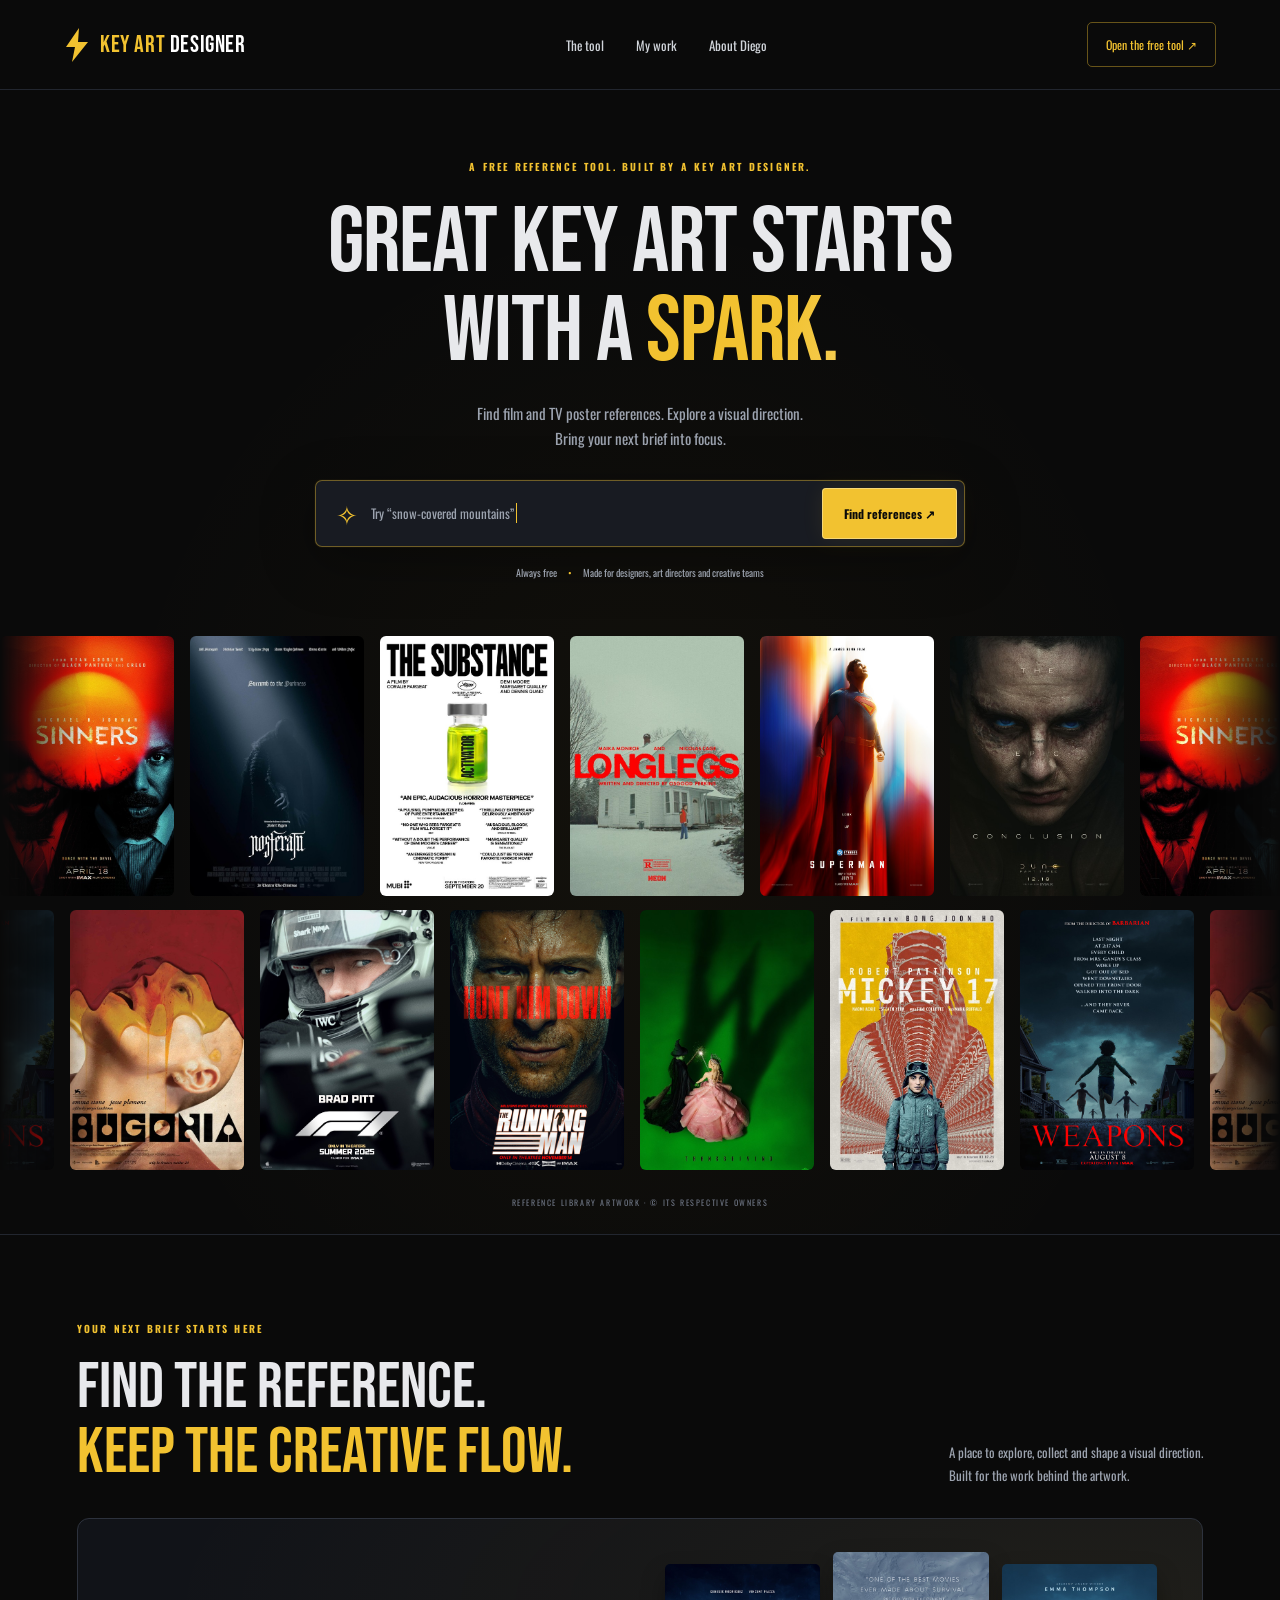
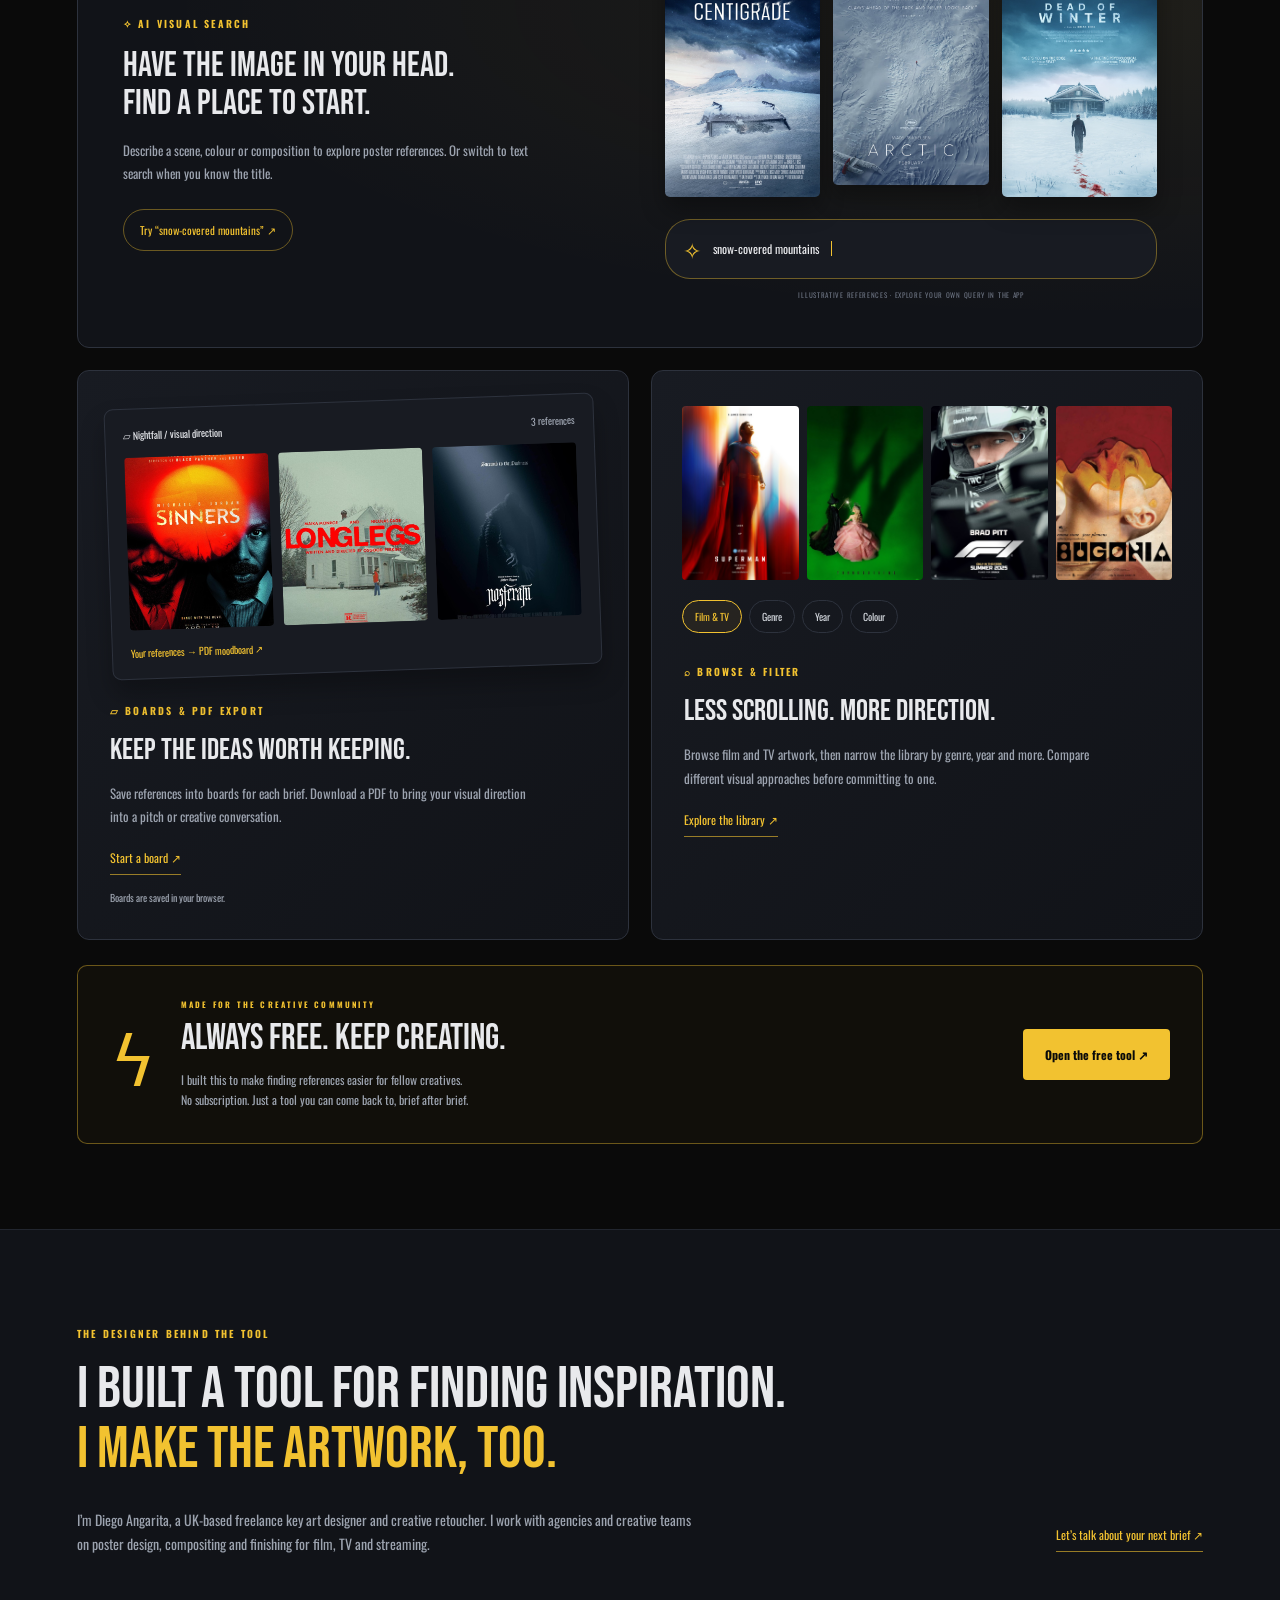
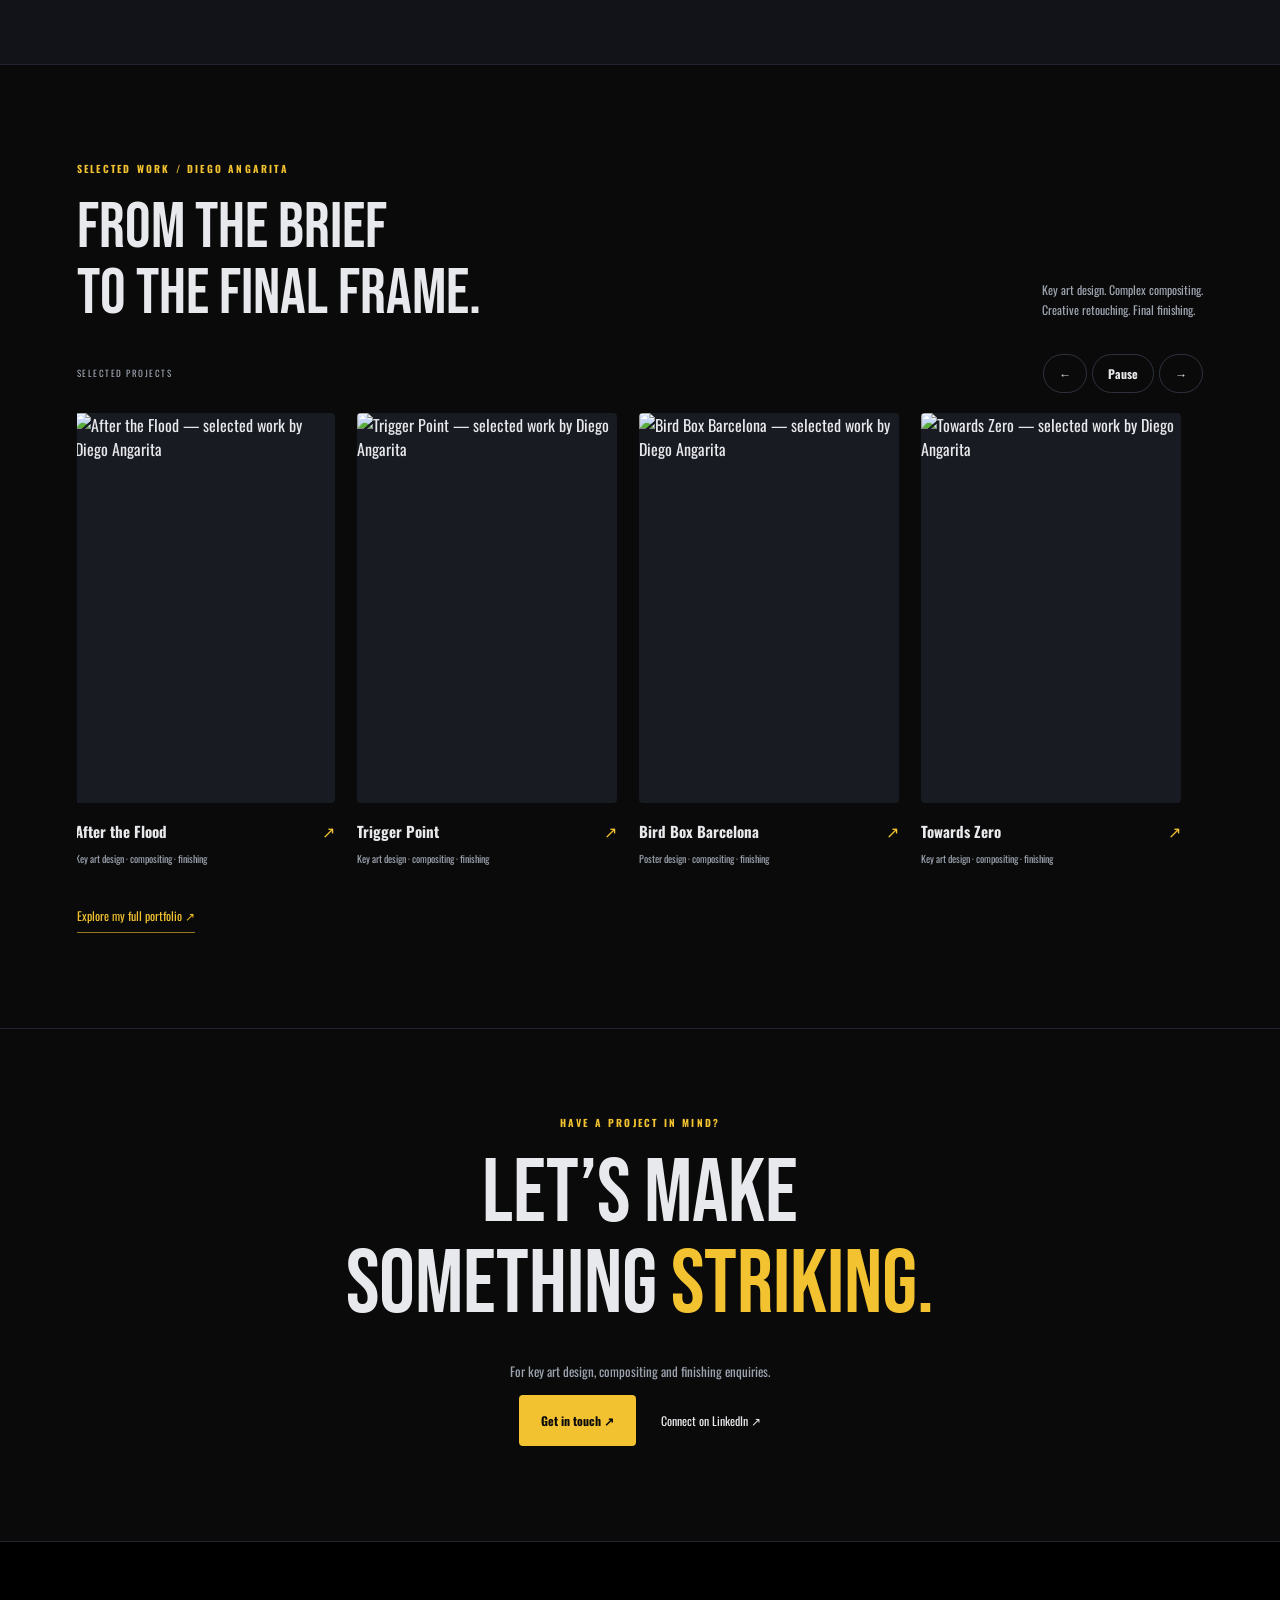
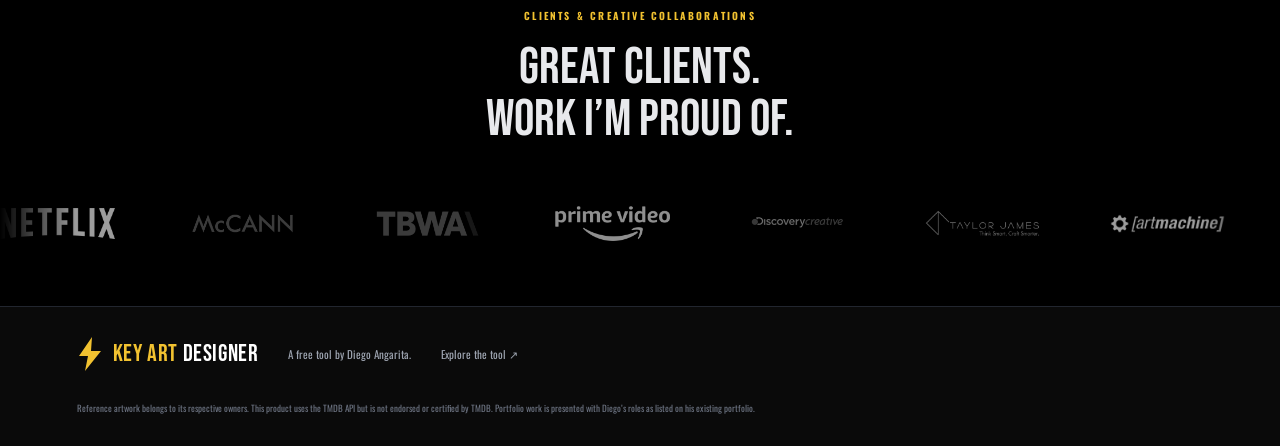
==== commit fd63cc34: "Match landing logo, fonts and colours to app branding" ====
--- a/index.html
+++ b/index.html
@@ -1 +1 @@
-<!doctype html><html lang="en"><head><meta charset="utf-8"><meta name="viewport" content="width=device-width,initial-scale=1"><title>Key Art Designer — Free Poster References & Diego Angarita</title><link rel="stylesheet" href="landing.css"><meta name="description" content="A free poster reference tool for key art designers and creative teams. Explore film and TV artwork, build boards, and discover key art design and finishing by Diego Angarita."><link rel="canonical" href="https://www.keyartdesigner.com/"></head><body><header><a class="brand" href="#"><span>ϟ</span> KEY ART DESIGNER</a><nav><a href="#tool">The tool</a><a href="#work">My work</a><a href="#about">About Diego</a></nav><a class="navcta" href="https://app.keyartdesigner.com/">Open the free tool ↗</a></header><main><section class="hero" id="tool"><p class="eyebrow">A FREE REFERENCE TOOL. BUILT BY A KEY ART DESIGNER.</p><h1>Great key art starts<br>with a <em>spark.</em></h1><p class="intro">Find film and TV poster references. Explore a visual direction.<br class="desktop"> Bring your next brief into focus.</p><form action="https://app.keyartdesigner.com/" id="search"><label class="sr" for="q">Describe the poster you’re looking for</label><span class="search-spark" aria-hidden="true">✧</span><div class="search-input"><input id="q" name="q" placeholder="Describe a scene, colour or composition…" maxlength="200"><span class="typed-example" aria-hidden="true"></span></div><button>Find references ↗</button></form><p class="under">Always free <span>•</span> Made for designers, art directors and creative teams</p><div class="reference-carousel" aria-label="Reference artwork carousel"><div class="reference-lane"><div class="reference-track"><div class="reference-group"><img loading="lazy" src="b19f5356b2e7d109184994a0d3afe74aecf53e998e217b2cc3f1c4746d2aad8d.jpg" alt="Sinners — reference artwork" width="300" height="450"><img loading="lazy" src="dc823b455cebda685d5b68f1313adc661754135587577b1805d720f39b4fd49d.jpg" alt="Nosferatu — reference artwork" width="300" height="450"><img loading="lazy" src="09f2d9abe2b2430918a66e9e1c12dd7cbbba882bf03c49df42cd15e193cce554.jpg" alt="The Substance — reference artwork" width="300" height="450"><img loading="lazy" src="3fec9ee9d8c1210d3df5efb0ea8b23c751242fd004b7255a6211622ff59d9b8d.jpg" alt="Longlegs — reference artwork" width="300" height="450"><img loading="lazy" src="5de2be1ef3e2891eedacd9628185fded83ab07cce4b535841e404434cd638766.jpg" alt="Superman — reference artwork" width="300" height="450"><img loading="lazy" src="17f97370c22d61b75d6b6f0586e39b48b4467f76f95b303736c46532b04087e5.jpg" alt="Dune: Part Three — reference artwork" width="300" height="450"></div><div class="reference-group" aria-hidden="true"><img loading="lazy" src="b19f5356b2e7d109184994a0d3afe74aecf53e998e217b2cc3f1c4746d2aad8d.jpg" alt="" width="300" height="450"><img loading="lazy" src="dc823b455cebda685d5b68f1313adc661754135587577b1805d720f39b4fd49d.jpg" alt="" width="300" height="450"><img loading="lazy" src="09f2d9abe2b2430918a66e9e1c12dd7cbbba882bf03c49df42cd15e193cce554.jpg" alt="" width="300" height="450"><img loading="lazy" src="3fec9ee9d8c1210d3df5efb0ea8b23c751242fd004b7255a6211622ff59d9b8d.jpg" alt="" width="300" height="450"><img loading="lazy" src="5de2be1ef3e2891eedacd9628185fded83ab07cce4b535841e404434cd638766.jpg" alt="" width="300" height="450"><img loading="lazy" src="17f97370c22d61b75d6b6f0586e39b48b4467f76f95b303736c46532b04087e5.jpg" alt="" width="300" height="450"></div></div></div><div class="reference-lane"><div class="reference-track"><div class="reference-group"><img loading="lazy" src="48a9297d73c0d62643b4b2566bdbcda5d4a18e98830685225c7ea23134b7b29a.jpg" alt="Weapons — reference artwork" width="300" height="450"><img loading="lazy" src="ca347ccff1b55aeec9c219111e9031f986d470fa6d16d43d20808c32b6160863.jpg" alt="Bugonia — reference artwork" width="300" height="450"><img loading="lazy" src="fc5cff54e3ee176c1b3bea13984db13d51cb49363335833ffd0beae7c2831424.jpg" alt="F1 — reference artwork" width="300" height="450"><img loading="lazy" src="fcbbef569fdb229d9f72374d4dcc1fc04318d35eaa15409ced4d290b612cb239.jpg" alt="The Running Man — reference artwork" width="300" height="450"><img loading="lazy" src="abe7d6b69911aba59c552bd093fc0b79a353b07b395ed9be2f34cef2023dbf4a.jpg" alt="Wicked — reference artwork" width="300" height="450"><img loading="lazy" src="44bad8e454ddbbcb2903734810844798e7579cc479c8744d9cbd6a0b03b453aa.jpg" alt="Mickey 17 — reference artwork" width="300" height="450"></div><div class="reference-group" aria-hidden="true"><img loading="lazy" src="48a9297d73c0d62643b4b2566bdbcda5d4a18e98830685225c7ea23134b7b29a.jpg" alt="" width="300" height="450"><img loading="lazy" src="ca347ccff1b55aeec9c219111e9031f986d470fa6d16d43d20808c32b6160863.jpg" alt="" width="300" height="450"><img loading="lazy" src="fc5cff54e3ee176c1b3bea13984db13d51cb49363335833ffd0beae7c2831424.jpg" alt="" width="300" height="450"><img loading="lazy" src="fcbbef569fdb229d9f72374d4dcc1fc04318d35eaa15409ced4d290b612cb239.jpg" alt="" width="300" height="450"><img loading="lazy" src="abe7d6b69911aba59c552bd093fc0b79a353b07b395ed9be2f34cef2023dbf4a.jpg" alt="" width="300" height="450"><img loading="lazy" src="44bad8e454ddbbcb2903734810844798e7579cc479c8744d9cbd6a0b03b453aa.jpg" alt="" width="300" height="450"></div></div></div></div><p class="credit">REFERENCE LIBRARY ARTWORK · © ITS RESPECTIVE OWNERS</p></section><section class="feature-section" id="features" aria-labelledby="feature-heading"><div class="feature-heading"><div><p class="eyebrow">YOUR NEXT BRIEF STARTS HERE</p><h2 id="feature-heading">Find the reference.<br><em>Keep the creative flow.</em></h2></div><p>A place to explore, collect and shape a visual direction.<br>Built for the work behind the artwork.</p></div><article class="feature-card visual-feature"><div class="feature-copy"><p class="eyebrow">✧ AI VISUAL SEARCH</p><h3>Have the image in your head.<br>Find a place to start.</h3><p>Describe a scene, colour or composition to explore poster references. Or switch to text search when you know the title.</p><a class="feature-chip" href="https://app.keyartdesigner.com/#/search?mode=ai&amp;q=snow-covered%20mountains">Try “snow-covered mountains” ↗</a></div><div class="feature-demo"><div class="demo-posters"><img loading="lazy" src="805dee6580e185d760273d935ddb80b0da53021b5b77af0b8008b640564007da.jpg" alt="Centigrade — illustrative reference artwork"><img loading="lazy" src="059af86e5f69cfcda186cb487c9712491036520171cae0e2dc4456fda39c0ad2.jpg" alt="Arctic — illustrative reference artwork"><img loading="lazy" src="42e43cb26120067ceb2ebaaec2697c12d695253666d1efa2a35e58702d49c4e7.jpg" alt="Dead of Winter — illustrative reference artwork"></div><div class="demo-query"><span>✧</span> snow-covered mountains <span class="query-cursor" aria-hidden="true"></span></div><small>ILLUSTRATIVE REFERENCES · EXPLORE YOUR OWN QUERY IN THE APP</small></div></article><div class="feature-pair"><article class="feature-card"><div class="board-demo"><div class="board-label"><span>▱ Nightfall / visual direction</span><span>3 references</span></div><div class="board-posters"><img loading="lazy" src="b19f5356b2e7d109184994a0d3afe74aecf53e998e217b2cc3f1c4746d2aad8d.jpg" alt="Sinners — illustrative reference artwork"><img loading="lazy" src="3fec9ee9d8c1210d3df5efb0ea8b23c751242fd004b7255a6211622ff59d9b8d.jpg" alt="Longlegs — illustrative reference artwork"><img loading="lazy" src="dc823b455cebda685d5b68f1313adc661754135587577b1805d720f39b4fd49d.jpg" alt="Nosferatu — illustrative reference artwork"></div><div class="pdf-label">Your references → PDF moodboard ↗</div></div><div class="feature-copy"><p class="eyebrow">▱ BOARDS & PDF EXPORT</p><h3>Keep the ideas worth keeping.</h3><p>Save references into boards for each brief. Download a PDF to bring your visual direction into a pitch or creative conversation.</p><a class="textlink" href="https://app.keyartdesigner.com/#/boards">Start a board ↗</a><small class="feature-note">Boards are saved in your browser.</small></div></article><article class="feature-card"><div class="filter-demo"><div class="filter-posters"><img loading="lazy" src="5de2be1ef3e2891eedacd9628185fded83ab07cce4b535841e404434cd638766.jpg" alt="Superman — illustrative reference artwork"><img loading="lazy" src="abe7d6b69911aba59c552bd093fc0b79a353b07b395ed9be2f34cef2023dbf4a.jpg" alt="Wicked — illustrative reference artwork"><img loading="lazy" src="fc5cff54e3ee176c1b3bea13984db13d51cb49363335833ffd0beae7c2831424.jpg" alt="F1 — illustrative reference artwork"><img loading="lazy" src="ca347ccff1b55aeec9c219111e9031f986d470fa6d16d43d20808c32b6160863.jpg" alt="Bugonia — illustrative reference artwork"></div><div class="filter-labels"><span>Film & TV</span><span>Genre</span><span>Year</span><span>Colour</span></div></div><div class="feature-copy"><p class="eyebrow">⌕ BROWSE & FILTER</p><h3>Less scrolling. More direction.</h3><p>Browse film and TV artwork, then narrow the library by genre, year and more. Compare different visual approaches before committing to one.</p><a class="textlink" href="https://app.keyartdesigner.com/">Explore the library ↗</a></div></article></div><div class="free-promise"><div class="free-icon" aria-hidden="true">ϟ</div><div><p class="eyebrow">MADE FOR THE CREATIVE COMMUNITY</p><h3>Always free. Keep creating.</h3><p>I built this to make finding references easier for fellow creatives.<br>No subscription. Just a tool you can come back to, brief after brief.</p></div><a class="button" href="https://app.keyartdesigner.com/">Open the free tool ↗</a></div></section><section class="bridge" id="about"><p class="eyebrow">THE DESIGNER BEHIND THE TOOL</p><h2>I built a tool for finding inspiration.<br><em>I make the artwork, too.</em></h2><div class="bio"><p>I’m Diego Angarita, a UK-based freelance key art designer and creative retoucher. I work with agencies and creative teams on poster design, compositing and finishing for film, TV and streaming.</p><a class="textlink" href="https://www.freelanceretoucher.com/retouching-service">Let’s talk about your next brief ↗</a></div></section><section class="selected" id="work"><div class="workhead"><div><p class="eyebrow">SELECTED WORK / DIEGO ANGARITA</p><h2>From the brief<br>to the final frame.</h2></div><p>Key art design. Complex compositing.<br>Creative retouching. Final finishing.</p></div><div class="portfolio-controls"><span>SELECTED PROJECTS</span><div><button type="button" class="work-prev" aria-label="Previous projects">←</button><button type="button" class="work-toggle" aria-pressed="false">Pause</button><button type="button" class="work-next" aria-label="Next projects">→</button></div></div><div class="portfolio-carousel" tabindex="0" role="region" aria-label="Selected work carousel"><div class="projectgrid"><a class="project" href="https://www.freelanceretoucher.com/" target="_blank" rel="noreferrer"><div class="art"><img loading="lazy" src="https://images.squarespace-cdn.com/content/v1/5d73d944bfc3b72a9a45781a/9036bd2d-e82c-49c1-9c11-6a6ef150d857/ITV_AFTER-THE-FLOOD_KA_v3%2B%281%29.jpg?format=750w" alt="After the Flood — selected work by Diego Angarita"></div><div class="projectcaption"><h3>After the Flood</h3><span>↗</span></div><p>Key art design · compositing · finishing</p></a><a class="project" href="https://www.freelanceretoucher.com/" target="_blank" rel="noreferrer"><div class="art"><img loading="lazy" src="https://images.squarespace-cdn.com/content/v1/5d73d944bfc3b72a9a45781a/4a2b7496-9c05-4309-95df-90feeeeb74b8/ITV_TRIGGER-POINT-KeyArt-2025_R4a_9-16.jpg?format=750w" alt="Trigger Point — selected work by Diego Angarita"></div><div class="projectcaption"><h3>Trigger Point</h3><span>↗</span></div><p>Key art design · compositing · finishing</p></a><a class="project" href="https://www.freelanceretoucher.com/" target="_blank" rel="noreferrer"><div class="art"><img loading="lazy" src="https://images.squarespace-cdn.com/content/v1/5d73d944bfc3b72a9a45781a/efadd920-b5b2-430a-88e1-1d5fe1957e34/bird-box-barcelona-key-art-poster.jpg?format=750w" alt="Bird Box Barcelona — selected work by Diego Angarita"></div><div class="projectcaption"><h3>Bird Box Barcelona</h3><span>↗</span></div><p>Poster design · compositing · finishing</p></a><a class="project" href="https://www.freelanceretoucher.com/" target="_blank" rel="noreferrer"><div class="art"><img loading="lazy" src="https://images.squarespace-cdn.com/content/v1/5d73d944bfc3b72a9a45781a/06b9a5d5-e1f5-4dd7-95cf-54e8184f5768/towards-zero-key-art-poster.jpg?format=750w" alt="Towards Zero — selected work by Diego Angarita"></div><div class="projectcaption"><h3>Towards Zero</h3><span>↗</span></div><p>Key art design · compositing · finishing</p></a><a class="project" href="https://www.freelanceretoucher.com/" target="_blank" rel="noreferrer"><div class="art"><img loading="lazy" src="https://images.squarespace-cdn.com/content/v1/5d73d944bfc3b72a9a45781a/bfbd9b42-96af-4a92-86c3-673a7218f0fd/BBC_DR_WHO_2023_OOH_D6_w2c_3415%2Bx%2B5120.jpg?format=750w" alt="Doctor Who — selected work by Diego Angarita"></div><div class="projectcaption"><h3>Doctor Who</h3><span>↗</span></div><p>Key art design · compositing · finishing</p></a></div></div><a class="textlink" href="https://www.freelanceretoucher.com/">Explore my full portfolio ↗</a></section><section class="contact"><p class="eyebrow">HAVE A PROJECT IN MIND?</p><h2>Let’s make<br>something <em>striking.</em></h2><p>For key art design, compositing and finishing enquiries.</p><a class="button" href="https://www.freelanceretoucher.com/retouching-service">Get in touch ↗</a><a class="secondary" href="https://www.linkedin.com/in/freelanceretoucher/">Connect on LinkedIn ↗</a></section><section class="client-proof" aria-labelledby="client-heading"><p class="eyebrow">CLIENTS & CREATIVE COLLABORATIONS</p><h2 id="client-heading">Great clients.<br>Work I’m proud of.</h2><div class="client-window"><div class="client-track"><div class="client-group"><img src="logos/netflix.webp" alt="Netflix" class="invert"><img src="logos/mccann.webp" alt="McCann" class=""><img src="logos/tbwa.webp" alt="TBWA" class=""><img src="logos/primevideo.webp" alt="Prime Video" class="invert"><img src="logos/discoverycreative.webp" alt="Discovery Creative" class=""><img src="logos/taylorjames.webp" alt="Taylor James" class="invert"><img src="logos/artmachine.webp" alt="Artmachine" class="invert"><img src="logos/ae.webp" alt="A&E" class=""><img src="logos/tea.webp" alt="TEA" class=""><img src="logos/avenuesixty7.webp" alt="Avenue Sixty7" class=""><img src="logos/fifa.webp" alt="FIFA" class="invert"><img src="logos/bbcworldwide.webp" alt="BBC Worldwide" class=""></div><div class="client-group" aria-hidden="true"><img src="logos/netflix.webp" alt="" class="invert"><img src="logos/mccann.webp" alt="" class=""><img src="logos/tbwa.webp" alt="" class=""><img src="logos/primevideo.webp" alt="" class="invert"><img src="logos/discoverycreative.webp" alt="" class=""><img src="logos/taylorjames.webp" alt="" class="invert"><img src="logos/artmachine.webp" alt="" class="invert"><img src="logos/ae.webp" alt="" class=""><img src="logos/tea.webp" alt="" class=""><img src="logos/avenuesixty7.webp" alt="" class=""><img src="logos/fifa.webp" alt="" class="invert"><img src="logos/bbcworldwide.webp" alt="" class=""></div></div></div></section></main><footer><a class="brand" href="#"><span>ϟ</span> KEY ART DESIGNER</a><p>A free tool by Diego Angarita.</p><a href="https://app.keyartdesigner.com/">Explore the tool ↗</a><small>Reference artwork belongs to its respective owners. This product uses the TMDB API but is not endorsed or certified by TMDB. Portfolio work is presented with Diego’s roles as listed on his existing portfolio.</small></footer><script>document.querySelector('#search').addEventListener('submit',e=>{e.preventDefault();const q=document.querySelector('#q').value.trim();if(q)location.href='https://app.keyartdesigner.com/#/search?mode=ai&q='+encodeURIComponent(q)})</script><script src="supabase-config.js"></script><script src="landing-data.js"></script></body></html>+<!doctype html><html lang="en"><head><meta charset="utf-8"><meta name="viewport" content="width=device-width,initial-scale=1"><title>Key Art Designer — Free Poster References & Diego Angarita</title><link rel="stylesheet" href="landing.css"><meta name="description" content="A free poster reference tool for key art designers and creative teams. Explore film and TV artwork, build boards, and discover key art design and finishing by Diego Angarita."><link rel="canonical" href="https://www.keyartdesigner.com/"></head><body><header><a class="brand" href="#"><svg width="26" height="34" viewBox="0 0 26 34" aria-hidden="true"><path d="M15 0 L2 19 L11 19 L8 34 L24 14 L14 14 Z" fill="#f2c230"/></svg><span class="brand-wordmark"><span class="brand-key">KEY ART</span> <span class="brand-designer">DESIGNER</span></span></a><nav><a href="#tool">The tool</a><a href="#work">My work</a><a href="#about">About Diego</a></nav><a class="navcta" href="https://app.keyartdesigner.com/">Open the free tool ↗</a></header><main><section class="hero" id="tool"><p class="eyebrow">A FREE REFERENCE TOOL. BUILT BY A KEY ART DESIGNER.</p><h1>Great key art starts<br>with a <em>spark.</em></h1><p class="intro">Find film and TV poster references. Explore a visual direction.<br class="desktop"> Bring your next brief into focus.</p><form action="https://app.keyartdesigner.com/" id="search"><label class="sr" for="q">Describe the poster you’re looking for</label><span class="search-spark" aria-hidden="true">✧</span><div class="search-input"><input id="q" name="q" placeholder="Describe a scene, colour or composition…" maxlength="200"><span class="typed-example" aria-hidden="true"></span></div><button>Find references ↗</button></form><p class="under">Always free <span>•</span> Made for designers, art directors and creative teams</p><div class="reference-carousel" aria-label="Reference artwork carousel"><div class="reference-lane"><div class="reference-track"><div class="reference-group"><img loading="lazy" src="b19f5356b2e7d109184994a0d3afe74aecf53e998e217b2cc3f1c4746d2aad8d.jpg" alt="Sinners — reference artwork" width="300" height="450"><img loading="lazy" src="dc823b455cebda685d5b68f1313adc661754135587577b1805d720f39b4fd49d.jpg" alt="Nosferatu — reference artwork" width="300" height="450"><img loading="lazy" src="09f2d9abe2b2430918a66e9e1c12dd7cbbba882bf03c49df42cd15e193cce554.jpg" alt="The Substance — reference artwork" width="300" height="450"><img loading="lazy" src="3fec9ee9d8c1210d3df5efb0ea8b23c751242fd004b7255a6211622ff59d9b8d.jpg" alt="Longlegs — reference artwork" width="300" height="450"><img loading="lazy" src="5de2be1ef3e2891eedacd9628185fded83ab07cce4b535841e404434cd638766.jpg" alt="Superman — reference artwork" width="300" height="450"><img loading="lazy" src="17f97370c22d61b75d6b6f0586e39b48b4467f76f95b303736c46532b04087e5.jpg" alt="Dune: Part Three — reference artwork" width="300" height="450"></div><div class="reference-group" aria-hidden="true"><img loading="lazy" src="b19f5356b2e7d109184994a0d3afe74aecf53e998e217b2cc3f1c4746d2aad8d.jpg" alt="" width="300" height="450"><img loading="lazy" src="dc823b455cebda685d5b68f1313adc661754135587577b1805d720f39b4fd49d.jpg" alt="" width="300" height="450"><img loading="lazy" src="09f2d9abe2b2430918a66e9e1c12dd7cbbba882bf03c49df42cd15e193cce554.jpg" alt="" width="300" height="450"><img loading="lazy" src="3fec9ee9d8c1210d3df5efb0ea8b23c751242fd004b7255a6211622ff59d9b8d.jpg" alt="" width="300" height="450"><img loading="lazy" src="5de2be1ef3e2891eedacd9628185fded83ab07cce4b535841e404434cd638766.jpg" alt="" width="300" height="450"><img loading="lazy" src="17f97370c22d61b75d6b6f0586e39b48b4467f76f95b303736c46532b04087e5.jpg" alt="" width="300" height="450"></div></div></div><div class="reference-lane"><div class="reference-track"><div class="reference-group"><img loading="lazy" src="48a9297d73c0d62643b4b2566bdbcda5d4a18e98830685225c7ea23134b7b29a.jpg" alt="Weapons — reference artwork" width="300" height="450"><img loading="lazy" src="ca347ccff1b55aeec9c219111e9031f986d470fa6d16d43d20808c32b6160863.jpg" alt="Bugonia — reference artwork" width="300" height="450"><img loading="lazy" src="fc5cff54e3ee176c1b3bea13984db13d51cb49363335833ffd0beae7c2831424.jpg" alt="F1 — reference artwork" width="300" height="450"><img loading="lazy" src="fcbbef569fdb229d9f72374d4dcc1fc04318d35eaa15409ced4d290b612cb239.jpg" alt="The Running Man — reference artwork" width="300" height="450"><img loading="lazy" src="abe7d6b69911aba59c552bd093fc0b79a353b07b395ed9be2f34cef2023dbf4a.jpg" alt="Wicked — reference artwork" width="300" height="450"><img loading="lazy" src="44bad8e454ddbbcb2903734810844798e7579cc479c8744d9cbd6a0b03b453aa.jpg" alt="Mickey 17 — reference artwork" width="300" height="450"></div><div class="reference-group" aria-hidden="true"><img loading="lazy" src="48a9297d73c0d62643b4b2566bdbcda5d4a18e98830685225c7ea23134b7b29a.jpg" alt="" width="300" height="450"><img loading="lazy" src="ca347ccff1b55aeec9c219111e9031f986d470fa6d16d43d20808c32b6160863.jpg" alt="" width="300" height="450"><img loading="lazy" src="fc5cff54e3ee176c1b3bea13984db13d51cb49363335833ffd0beae7c2831424.jpg" alt="" width="300" height="450"><img loading="lazy" src="fcbbef569fdb229d9f72374d4dcc1fc04318d35eaa15409ced4d290b612cb239.jpg" alt="" width="300" height="450"><img loading="lazy" src="abe7d6b69911aba59c552bd093fc0b79a353b07b395ed9be2f34cef2023dbf4a.jpg" alt="" width="300" height="450"><img loading="lazy" src="44bad8e454ddbbcb2903734810844798e7579cc479c8744d9cbd6a0b03b453aa.jpg" alt="" width="300" height="450"></div></div></div></div><p class="credit">REFERENCE LIBRARY ARTWORK · © ITS RESPECTIVE OWNERS</p></section><section class="feature-section" id="features" aria-labelledby="feature-heading"><div class="feature-heading"><div><p class="eyebrow">YOUR NEXT BRIEF STARTS HERE</p><h2 id="feature-heading">Find the reference.<br><em>Keep the creative flow.</em></h2></div><p>A place to explore, collect and shape a visual direction.<br>Built for the work behind the artwork.</p></div><article class="feature-card visual-feature"><div class="feature-copy"><p class="eyebrow">✧ AI VISUAL SEARCH</p><h3>Have the image in your head.<br>Find a place to start.</h3><p>Describe a scene, colour or composition to explore poster references. Or switch to text search when you know the title.</p><a class="feature-chip" href="https://app.keyartdesigner.com/#/search?mode=ai&amp;q=snow-covered%20mountains">Try “snow-covered mountains” ↗</a></div><div class="feature-demo"><div class="demo-posters"><img loading="lazy" src="805dee6580e185d760273d935ddb80b0da53021b5b77af0b8008b640564007da.jpg" alt="Centigrade — illustrative reference artwork"><img loading="lazy" src="059af86e5f69cfcda186cb487c9712491036520171cae0e2dc4456fda39c0ad2.jpg" alt="Arctic — illustrative reference artwork"><img loading="lazy" src="42e43cb26120067ceb2ebaaec2697c12d695253666d1efa2a35e58702d49c4e7.jpg" alt="Dead of Winter — illustrative reference artwork"></div><div class="demo-query"><span>✧</span> snow-covered mountains <span class="query-cursor" aria-hidden="true"></span></div><small>ILLUSTRATIVE REFERENCES · EXPLORE YOUR OWN QUERY IN THE APP</small></div></article><div class="feature-pair"><article class="feature-card"><div class="board-demo"><div class="board-label"><span>▱ Nightfall / visual direction</span><span>3 references</span></div><div class="board-posters"><img loading="lazy" src="b19f5356b2e7d109184994a0d3afe74aecf53e998e217b2cc3f1c4746d2aad8d.jpg" alt="Sinners — illustrative reference artwork"><img loading="lazy" src="3fec9ee9d8c1210d3df5efb0ea8b23c751242fd004b7255a6211622ff59d9b8d.jpg" alt="Longlegs — illustrative reference artwork"><img loading="lazy" src="dc823b455cebda685d5b68f1313adc661754135587577b1805d720f39b4fd49d.jpg" alt="Nosferatu — illustrative reference artwork"></div><div class="pdf-label">Your references → PDF moodboard ↗</div></div><div class="feature-copy"><p class="eyebrow">▱ BOARDS & PDF EXPORT</p><h3>Keep the ideas worth keeping.</h3><p>Save references into boards for each brief. Download a PDF to bring your visual direction into a pitch or creative conversation.</p><a class="textlink" href="https://app.keyartdesigner.com/#/boards">Start a board ↗</a><small class="feature-note">Boards are saved in your browser.</small></div></article><article class="feature-card"><div class="filter-demo"><div class="filter-posters"><img loading="lazy" src="5de2be1ef3e2891eedacd9628185fded83ab07cce4b535841e404434cd638766.jpg" alt="Superman — illustrative reference artwork"><img loading="lazy" src="abe7d6b69911aba59c552bd093fc0b79a353b07b395ed9be2f34cef2023dbf4a.jpg" alt="Wicked — illustrative reference artwork"><img loading="lazy" src="fc5cff54e3ee176c1b3bea13984db13d51cb49363335833ffd0beae7c2831424.jpg" alt="F1 — illustrative reference artwork"><img loading="lazy" src="ca347ccff1b55aeec9c219111e9031f986d470fa6d16d43d20808c32b6160863.jpg" alt="Bugonia — illustrative reference artwork"></div><div class="filter-labels"><span>Film & TV</span><span>Genre</span><span>Year</span><span>Colour</span></div></div><div class="feature-copy"><p class="eyebrow">⌕ BROWSE & FILTER</p><h3>Less scrolling. More direction.</h3><p>Browse film and TV artwork, then narrow the library by genre, year and more. Compare different visual approaches before committing to one.</p><a class="textlink" href="https://app.keyartdesigner.com/">Explore the library ↗</a></div></article></div><div class="free-promise"><div class="free-icon" aria-hidden="true">ϟ</div><div><p class="eyebrow">MADE FOR THE CREATIVE COMMUNITY</p><h3>Always free. Keep creating.</h3><p>I built this to make finding references easier for fellow creatives.<br>No subscription. Just a tool you can come back to, brief after brief.</p></div><a class="button" href="https://app.keyartdesigner.com/">Open the free tool ↗</a></div></section><section class="bridge" id="about"><p class="eyebrow">THE DESIGNER BEHIND THE TOOL</p><h2>I built a tool for finding inspiration.<br><em>I make the artwork, too.</em></h2><div class="bio"><p>I’m Diego Angarita, a UK-based freelance key art designer and creative retoucher. I work with agencies and creative teams on poster design, compositing and finishing for film, TV and streaming.</p><a class="textlink" href="https://www.freelanceretoucher.com/retouching-service">Let’s talk about your next brief ↗</a></div></section><section class="selected" id="work"><div class="workhead"><div><p class="eyebrow">SELECTED WORK / DIEGO ANGARITA</p><h2>From the brief<br>to the final frame.</h2></div><p>Key art design. Complex compositing.<br>Creative retouching. Final finishing.</p></div><div class="portfolio-controls"><span>SELECTED PROJECTS</span><div><button type="button" class="work-prev" aria-label="Previous projects">←</button><button type="button" class="work-toggle" aria-pressed="false">Pause</button><button type="button" class="work-next" aria-label="Next projects">→</button></div></div><div class="portfolio-carousel" tabindex="0" role="region" aria-label="Selected work carousel"><div class="projectgrid"><a class="project" href="https://www.freelanceretoucher.com/" target="_blank" rel="noreferrer"><div class="art"><img loading="lazy" src="https://images.squarespace-cdn.com/content/v1/5d73d944bfc3b72a9a45781a/9036bd2d-e82c-49c1-9c11-6a6ef150d857/ITV_AFTER-THE-FLOOD_KA_v3%2B%281%29.jpg?format=750w" alt="After the Flood — selected work by Diego Angarita"></div><div class="projectcaption"><h3>After the Flood</h3><span>↗</span></div><p>Key art design · compositing · finishing</p></a><a class="project" href="https://www.freelanceretoucher.com/" target="_blank" rel="noreferrer"><div class="art"><img loading="lazy" src="https://images.squarespace-cdn.com/content/v1/5d73d944bfc3b72a9a45781a/4a2b7496-9c05-4309-95df-90feeeeb74b8/ITV_TRIGGER-POINT-KeyArt-2025_R4a_9-16.jpg?format=750w" alt="Trigger Point — selected work by Diego Angarita"></div><div class="projectcaption"><h3>Trigger Point</h3><span>↗</span></div><p>Key art design · compositing · finishing</p></a><a class="project" href="https://www.freelanceretoucher.com/" target="_blank" rel="noreferrer"><div class="art"><img loading="lazy" src="https://images.squarespace-cdn.com/content/v1/5d73d944bfc3b72a9a45781a/efadd920-b5b2-430a-88e1-1d5fe1957e34/bird-box-barcelona-key-art-poster.jpg?format=750w" alt="Bird Box Barcelona — selected work by Diego Angarita"></div><div class="projectcaption"><h3>Bird Box Barcelona</h3><span>↗</span></div><p>Poster design · compositing · finishing</p></a><a class="project" href="https://www.freelanceretoucher.com/" target="_blank" rel="noreferrer"><div class="art"><img loading="lazy" src="https://images.squarespace-cdn.com/content/v1/5d73d944bfc3b72a9a45781a/06b9a5d5-e1f5-4dd7-95cf-54e8184f5768/towards-zero-key-art-poster.jpg?format=750w" alt="Towards Zero — selected work by Diego Angarita"></div><div class="projectcaption"><h3>Towards Zero</h3><span>↗</span></div><p>Key art design · compositing · finishing</p></a><a class="project" href="https://www.freelanceretoucher.com/" target="_blank" rel="noreferrer"><div class="art"><img loading="lazy" src="https://images.squarespace-cdn.com/content/v1/5d73d944bfc3b72a9a45781a/bfbd9b42-96af-4a92-86c3-673a7218f0fd/BBC_DR_WHO_2023_OOH_D6_w2c_3415%2Bx%2B5120.jpg?format=750w" alt="Doctor Who — selected work by Diego Angarita"></div><div class="projectcaption"><h3>Doctor Who</h3><span>↗</span></div><p>Key art design · compositing · finishing</p></a></div></div><a class="textlink" href="https://www.freelanceretoucher.com/">Explore my full portfolio ↗</a></section><section class="contact"><p class="eyebrow">HAVE A PROJECT IN MIND?</p><h2>Let’s make<br>something <em>striking.</em></h2><p>For key art design, compositing and finishing enquiries.</p><a class="button" href="https://www.freelanceretoucher.com/retouching-service">Get in touch ↗</a><a class="secondary" href="https://www.linkedin.com/in/freelanceretoucher/">Connect on LinkedIn ↗</a></section><section class="client-proof" aria-labelledby="client-heading"><p class="eyebrow">CLIENTS & CREATIVE COLLABORATIONS</p><h2 id="client-heading">Great clients.<br>Work I’m proud of.</h2><div class="client-window"><div class="client-track"><div class="client-group"><img src="logos/netflix.webp" alt="Netflix" class="invert"><img src="logos/mccann.webp" alt="McCann" class=""><img src="logos/tbwa.webp" alt="TBWA" class=""><img src="logos/primevideo.webp" alt="Prime Video" class="invert"><img src="logos/discoverycreative.webp" alt="Discovery Creative" class=""><img src="logos/taylorjames.webp" alt="Taylor James" class="invert"><img src="logos/artmachine.webp" alt="Artmachine" class="invert"><img src="logos/ae.webp" alt="A&E" class=""><img src="logos/tea.webp" alt="TEA" class=""><img src="logos/avenuesixty7.webp" alt="Avenue Sixty7" class=""><img src="logos/fifa.webp" alt="FIFA" class="invert"><img src="logos/bbcworldwide.webp" alt="BBC Worldwide" class=""></div><div class="client-group" aria-hidden="true"><img src="logos/netflix.webp" alt="" class="invert"><img src="logos/mccann.webp" alt="" class=""><img src="logos/tbwa.webp" alt="" class=""><img src="logos/primevideo.webp" alt="" class="invert"><img src="logos/discoverycreative.webp" alt="" class=""><img src="logos/taylorjames.webp" alt="" class="invert"><img src="logos/artmachine.webp" alt="" class="invert"><img src="logos/ae.webp" alt="" class=""><img src="logos/tea.webp" alt="" class=""><img src="logos/avenuesixty7.webp" alt="" class=""><img src="logos/fifa.webp" alt="" class="invert"><img src="logos/bbcworldwide.webp" alt="" class=""></div></div></div></section></main><footer><a class="brand" href="#"><svg width="26" height="34" viewBox="0 0 26 34" aria-hidden="true"><path d="M15 0 L2 19 L11 19 L8 34 L24 14 L14 14 Z" fill="#f2c230"/></svg><span class="brand-wordmark"><span class="brand-key">KEY ART</span> <span class="brand-designer">DESIGNER</span></span></a><p>A free tool by Diego Angarita.</p><a href="https://app.keyartdesigner.com/">Explore the tool ↗</a><small>Reference artwork belongs to its respective owners. This product uses the TMDB API but is not endorsed or certified by TMDB. Portfolio work is presented with Diego’s roles as listed on his existing portfolio.</small></footer><script>document.querySelector('#search').addEventListener('submit',e=>{e.preventDefault();const q=document.querySelector('#q').value.trim();if(q)location.href='https://app.keyartdesigner.com/#/search?mode=ai&q='+encodeURIComponent(q)})</script><script src="supabase-config.js"></script><script src="landing-data.js"></script></body></html>
--- a/landing.css
+++ b/landing.css
@@ -1,28 +1,31 @@
-@import url('https://fonts.googleapis.com/css2?family=Barlow+Condensed:wght@600;700;800&family=DM+Sans:wght@400;500;600;700&display=swap');
-:root{--bg:#101112;--ink:#f5f4ef;--yellow:#ffdc37;--muted:#a4a5a2}*{box-sizing:border-box}html{scroll-behavior:smooth;scroll-padding-top:90px}body{margin:0;background:var(--bg);color:var(--ink);font-family:'DM Sans',sans-serif}a{color:inherit;text-decoration:none}header{height:90px;max-width:1440px;margin:auto;padding:0 5%;display:flex;align-items:center;justify-content:space-between;border-bottom:1px solid #2c2c2c}.brand{font:700 22px 'Barlow Condensed',sans-serif;letter-spacing:1px;display:flex;gap:9px;align-items:center}.brand span{font-size:43px;color:var(--yellow)}nav{display:flex;gap:32px;font-size:13px;color:#c0c1be}.navcta{font-size:12px;border:1px solid #626044;border-radius:5px;padding:13px 18px;color:var(--yellow)}.hero{text-align:center;overflow:hidden;padding:68px 0 0;background:radial-gradient(ellipse at 50% 65%,#45402738,transparent 60%)}.eyebrow{font-size:10px;letter-spacing:2.2px;font-weight:700;color:var(--yellow);line-height:1.7}h1,h2,h3,p{margin-top:0}h1{font:700 clamp(58px,7.3vw,106px)/.95 'Barlow Condensed',sans-serif;letter-spacing:-1px;margin:24px 0}em{color:var(--yellow);font-style:normal}p{line-height:1.7}h2{font:600 clamp(42px,5vw,68px)/1.02 'Barlow Condensed',sans-serif;margin:18px 0 28px}.intro{color:#babbba;font-size:15px;margin-bottom:28px}form{display:flex;align-items:center;background:#202224;border:1px solid #5a5739;padding:7px 7px 7px 20px;max-width:650px;border-radius:7px;margin:auto;gap:13px;box-shadow:0 12px 50px #0004}form>span{font-size:28px;color:var(--yellow)}input{background:none;border:0;color:white;font:13px 'DM Sans',sans-serif;min-width:0;flex:1;height:42px;outline-offset:4px}button,.button{background:var(--yellow);border:0;border-radius:4px;color:#151515;font:700 12px 'DM Sans',sans-serif;padding:17px 22px;cursor:pointer;display:inline-block}.under{font-size:10px;color:#919390;margin:17px 15px 35px}.under span{padding:0 9px;color:var(--yellow)}.posterwall{max-width:1150px;padding:0 25px;margin:0 auto;display:grid;grid-template-columns:repeat(6,1fr);gap:14px;align-items:end;transform:perspective(1800px) rotateX(4deg)}.posterwall img{display:block;width:100%;height:auto;aspect-ratio:2/3;object-fit:cover;border-radius:5px;box-shadow:0 16px 35px #0008}.posterwall img:nth-child(odd){transform:translateY(22px)}.credit{color:#737572;font-size:8px;letter-spacing:1.6px;margin:45px 0 25px}.workflow,.bridge,.selected,.contact{max-width:1280px;margin:auto;padding:95px 6%;border-top:1px solid #303131}.workflow{display:grid;grid-template-columns:1fr 1.8fr;gap:65px}.steps{display:grid;grid-template-columns:repeat(3,1fr);gap:28px;padding-top:12px}.steps span{font-size:9px;letter-spacing:1.4px;color:var(--yellow)}h3{font-size:18px;line-height:1.2;margin:24px 0 15px}.steps p{font-size:12px;color:var(--muted)}.bridge{background:#191b1b;max-width:none;padding-left:max(6%,calc((100vw - 1126px)/2));padding-right:max(6%,calc((100vw - 1126px)/2))}.bridge h2{font-size:clamp(40px,4.6vw,64px)}.bio{display:flex;gap:80px;align-items:center;justify-content:space-between}.bio p{max-width:620px;color:#b0b1ae;font-size:14px}.textlink{font-size:12px;color:var(--yellow);border-bottom:1px solid #81722c;padding-bottom:8px;display:inline-block;white-space:nowrap}.workhead{display:flex;justify-content:space-between;align-items:end}.workhead>p{font-size:12px;color:var(--muted);margin-bottom:33px}.projectgrid{display:grid;grid-template-columns:repeat(4,1fr);gap:20px;margin:15px 0 40px}.art{background:#202222;border-radius:4px;overflow:hidden}.art img{width:100%;aspect-ratio:2/3;object-fit:cover;display:block;transition:transform .4s}.project:hover img{transform:scale(1.025)}.projectcaption{display:flex;justify-content:space-between;align-items:center;margin-top:16px}.projectcaption h3{margin:0;font-size:15px}.projectcaption span{color:var(--yellow)}.project p{font-size:10px;color:var(--muted);margin-top:7px}.contact{text-align:center;padding-top:85px;padding-bottom:95px}.contact h2{font-size:clamp(60px,7vw,96px)}.contact>p:not(.eyebrow){color:var(--muted);font-size:13px}.secondary{font-size:12px;margin-left:25px}footer{max-width:1280px;margin:auto;padding:30px 6%;border-top:1px solid #303131;display:flex;align-items:center;flex-wrap:wrap;gap:30px}footer p,footer>a:not(.brand){font-size:11px;color:var(--muted);margin:0}footer small{width:100%;font-size:9px;line-height:1.6;color:#787b77}.sr{position:absolute;width:1px;height:1px;overflow:hidden;clip:rect(0,0,0,0)}a:focus-visible,button:focus-visible{outline:2px solid var(--yellow);outline-offset:5px}@media(max-width:760px){header{height:74px;padding:0 6%}.brand{font-size:17px}nav{display:none}.navcta{font-size:10px;padding:10px}.hero{padding-top:45px}h1{font-size:68px}.eyebrow{font-size:8px;letter-spacing:1.4px}.intro{padding:0 20px;font-size:13px}.desktop{display:none}form{margin:0 20px;padding-left:12px;gap:7px}input{font-size:11px}button{font-size:10px;padding:15px 12px}.under{font-size:9px}.posterwall{width:790px;max-width:none;position:relative;left:50%;margin-left:-395px;gap:10px}.credit{font-size:7px}.workflow{grid-template-columns:1fr;gap:10px}.workflow,.bridge,.selected,.contact{padding:55px 6%}.steps{gap:15px}.steps h3{font-size:15px}.steps p{font-size:11px}.bio{display:block}.textlink{margin-top:12px}.workhead{display:block}.workhead>p{margin-bottom:30px}.projectgrid{grid-template-columns:repeat(2,1fr);gap:25px 15px}.projectcaption h3{font-size:13px}.project p{font-size:9px}.secondary{display:block;margin:22px 0 0}footer{gap:15px}footer .brand{width:100%}}@media(prefers-reduced-motion:reduce){html{scroll-behavior:auto}.project img{transition:none}}
+@import url('https://fonts.googleapis.com/css2?family=Bebas+Neue&family=Oswald:wght@400;500;600;700&display=swap');
+:root{--bg:#0a0a0a;--ink:#e8e9ec;--yellow:#f2c230;--muted:#9ca3af}*{box-sizing:border-box}html{scroll-behavior:smooth;scroll-padding-top:90px}body{margin:0;background:var(--bg);color:var(--ink);font-family:'Oswald',sans-serif}a{color:inherit;text-decoration:none}header{height:90px;max-width:1440px;margin:auto;padding:0 5%;display:flex;align-items:center;justify-content:space-between;border-bottom:1px solid #22262f}.brand{font:700 22px 'Bebas Neue',sans-serif;letter-spacing:1px;display:flex;gap:9px;align-items:center}.brand span{font-size:43px;color:var(--yellow)}nav{display:flex;gap:32px;font-size:13px;color:#d1d5db}.navcta{font-size:12px;border:1px solid #f2c23066;border-radius:5px;padding:13px 18px;color:var(--yellow)}.hero{text-align:center;overflow:hidden;padding:68px 0 0;background:radial-gradient(ellipse at 50% 65%,#f2c2300a,transparent 60%)}.eyebrow{font-size:10px;letter-spacing:2.2px;font-weight:700;color:var(--yellow);line-height:1.7}h1,h2,h3,p{margin-top:0}h1{font:700 clamp(58px,7.3vw,106px)/.95 'Bebas Neue',sans-serif;letter-spacing:-1px;margin:24px 0}em{color:var(--yellow);font-style:normal}p{line-height:1.7}h2{font:600 clamp(42px,5vw,68px)/1.02 'Bebas Neue',sans-serif;margin:18px 0 28px}.intro{color:#9ca3af;font-size:15px;margin-bottom:28px}form{display:flex;align-items:center;background:#181b22;border:1px solid #f2c23066;padding:7px 7px 7px 20px;max-width:650px;border-radius:7px;margin:auto;gap:13px;box-shadow:0 12px 50px #0004}form>span{font-size:28px;color:var(--yellow)}input{background:none;border:0;color:white;font:13px 'Oswald',sans-serif;min-width:0;flex:1;height:42px;outline-offset:4px}button,.button{background:var(--yellow);border:0;border-radius:4px;color:#0a0a0a;font:700 12px 'Oswald',sans-serif;padding:17px 22px;cursor:pointer;display:inline-block}.under{font-size:10px;color:#9ca3af;margin:17px 15px 35px}.under span{padding:0 9px;color:var(--yellow)}.posterwall{max-width:1150px;padding:0 25px;margin:0 auto;display:grid;grid-template-columns:repeat(6,1fr);gap:14px;align-items:end;transform:perspective(1800px) rotateX(4deg)}.posterwall img{display:block;width:100%;height:auto;aspect-ratio:2/3;object-fit:cover;border-radius:5px;box-shadow:0 16px 35px #0008}.posterwall img:nth-child(odd){transform:translateY(22px)}.credit{color:#6b7280;font-size:8px;letter-spacing:1.6px;margin:45px 0 25px}.workflow,.bridge,.selected,.contact{max-width:1280px;margin:auto;padding:95px 6%;border-top:1px solid #22262f}.workflow{display:grid;grid-template-columns:1fr 1.8fr;gap:65px}.steps{display:grid;grid-template-columns:repeat(3,1fr);gap:28px;padding-top:12px}.steps span{font-size:9px;letter-spacing:1.4px;color:var(--yellow)}h3{font-size:18px;line-height:1.2;margin:24px 0 15px}.steps p{font-size:12px;color:var(--muted)}.bridge{background:#111318;max-width:none;padding-left:max(6%,calc((100vw - 1126px)/2));padding-right:max(6%,calc((100vw - 1126px)/2))}.bridge h2{font-size:clamp(40px,4.6vw,64px)}.bio{display:flex;gap:80px;align-items:center;justify-content:space-between}.bio p{max-width:620px;color:#9ca3af;font-size:14px}.textlink{font-size:12px;color:var(--yellow);border-bottom:1px solid #f2c23099;padding-bottom:8px;display:inline-block;white-space:nowrap}.workhead{display:flex;justify-content:space-between;align-items:end}.workhead>p{font-size:12px;color:var(--muted);margin-bottom:33px}.projectgrid{display:grid;grid-template-columns:repeat(4,1fr);gap:20px;margin:15px 0 40px}.art{background:#181b22;border-radius:4px;overflow:hidden}.art img{width:100%;aspect-ratio:2/3;object-fit:cover;display:block;transition:transform .4s}.project:hover img{transform:scale(1.025)}.projectcaption{display:flex;justify-content:space-between;align-items:center;margin-top:16px}.projectcaption h3{margin:0;font-size:15px}.projectcaption span{color:var(--yellow)}.project p{font-size:10px;color:var(--muted);margin-top:7px}.contact{text-align:center;padding-top:85px;padding-bottom:95px}.contact h2{font-size:clamp(60px,7vw,96px)}.contact>p:not(.eyebrow){color:var(--muted);font-size:13px}.secondary{font-size:12px;margin-left:25px}footer{max-width:1280px;margin:auto;padding:30px 6%;border-top:1px solid #22262f;display:flex;align-items:center;flex-wrap:wrap;gap:30px}footer p,footer>a:not(.brand){font-size:11px;color:var(--muted);margin:0}footer small{width:100%;font-size:9px;line-height:1.6;color:#6b7280}.sr{position:absolute;width:1px;height:1px;overflow:hidden;clip:rect(0,0,0,0)}a:focus-visible,button:focus-visible{outline:2px solid var(--yellow);outline-offset:5px}@media(max-width:760px){header{height:74px;padding:0 6%}.brand{font-size:17px}nav{display:none}.navcta{font-size:10px;padding:10px}.hero{padding-top:45px}h1{font-size:68px}.eyebrow{font-size:8px;letter-spacing:1.4px}.intro{padding:0 20px;font-size:13px}.desktop{display:none}form{margin:0 20px;padding-left:12px;gap:7px}input{font-size:11px}button{font-size:10px;padding:15px 12px}.under{font-size:9px}.posterwall{width:790px;max-width:none;position:relative;left:50%;margin-left:-395px;gap:10px}.credit{font-size:7px}.workflow{grid-template-columns:1fr;gap:10px}.workflow,.bridge,.selected,.contact{padding:55px 6%}.steps{gap:15px}.steps h3{font-size:15px}.steps p{font-size:11px}.bio{display:block}.textlink{margin-top:12px}.workhead{display:block}.workhead>p{margin-bottom:30px}.projectgrid{grid-template-columns:repeat(2,1fr);gap:25px 15px}.projectcaption h3{font-size:13px}.project p{font-size:9px}.secondary{display:block;margin:22px 0 0}footer{gap:15px}footer .brand{width:100%}}@media(prefers-reduced-motion:reduce){html{scroll-behavior:auto}.project img{transition:none}}
 /* Motion stays decorative: content remains visible when JavaScript is unavailable. */
 @media(prefers-reduced-motion:no-preference){
 .hero .eyebrow{animation:arrive .7s both}.hero h1{animation:arrive .9s .08s both}.hero .intro{animation:arrive .9s .16s both}.hero form{animation:arrive .9s .24s both}.hero .under{animation:arrive .9s .3s both}
 .posterwall img{animation:poster-float 8s ease-in-out infinite;will-change:transform}.posterwall img:nth-child(2n){animation-delay:-3s;animation-duration:10s}.posterwall img:nth-child(3n){animation-delay:-5s;animation-duration:9s}.posterwall:hover img{animation-play-state:paused}
 .motion-ready .reveal{opacity:0;transform:translateY(25px);transition:opacity .8s ease,transform .8s cubic-bezier(.2,.7,.2,1);transition-delay:var(--reveal-delay,0ms)}.motion-ready .reveal.is-visible{opacity:1;transform:none}
-.hero h1 em{background:linear-gradient(110deg,#ffdc37 30%,#fff4aa 47%,#ffdc37 64%);background-size:240% 100%;background-clip:text;-webkit-background-clip:text;color:transparent;animation:spark-light 8s 1s ease-in-out infinite}
-.button,button,.navcta,.textlink{transition:transform .22s,box-shadow .22s,background-color .22s}.button:hover,button:hover{transform:translateY(-3px);box-shadow:0 8px 30px #ffdc3722}.navcta:hover{background:#ffdc3710;transform:translateY(-2px)}.textlink:hover{transform:translateX(4px)}.project .art img{transition:transform .65s cubic-bezier(.2,.7,.2,1)}.project:hover .art img{transform:scale(1.045)}
+.hero h1 em{background:linear-gradient(110deg,#f2c230 30%,#f5cd53 47%,#f2c230 64%);background-size:240% 100%;background-clip:text;-webkit-background-clip:text;color:transparent;animation:spark-light 8s 1s ease-in-out infinite}
+.button,button,.navcta,.textlink{transition:transform .22s,box-shadow .22s,background-color .22s}.button:hover,button:hover{transform:translateY(-3px);box-shadow:0 8px 30px #f2c23022}.navcta:hover{background:#f2c23010;transform:translateY(-2px)}.textlink:hover{transform:translateX(4px)}.project .art img{transition:transform .65s cubic-bezier(.2,.7,.2,1)}.project:hover .art img{transform:scale(1.045)}
 @keyframes arrive{from{opacity:0;transform:translateY(18px)}to{opacity:1;transform:translateY(0)}}
 @keyframes poster-float{0%,100%{transform:translateY(10px)}50%{transform:translateY(-10px)}}
 @keyframes spark-light{0%,70%,100%{background-position:100% 50%}35%{background-position:0 50%}}
 }
 @media(prefers-reduced-motion:reduce){.reveal{opacity:1!important;transform:none!important;transition:none!important}.posterwall img,.hero h1 em{animation:none!important}}
 /* Search and carousel refinement. */
-#search{position:relative;isolation:isolate;background:#1a1c1e;box-shadow:0 0 0 1px #ffdc3709,0 14px 55px #0005}#search:focus-within{border-color:var(--yellow);box-shadow:0 0 0 3px #ffdc3710,0 0 35px #ffdc3712}.search-input{position:relative;flex:1;min-width:0}.search-input input{width:100%;position:relative;z-index:1}.search-input input::placeholder{color:transparent}.typed-example{position:absolute;left:0;top:50%;transform:translateY(-50%);font-size:13px;color:#a5a6a2;pointer-events:none;white-space:nowrap;max-width:100%;overflow:hidden}.typed-example::after{content:'';border-right:1px solid var(--yellow);margin-left:2px}.search-input:focus-within .typed-example,.search-input.has-value .typed-example{display:none}.search-input:focus-within input::placeholder{color:#93958f}.search-spark{font-size:26px!important}#search button{box-shadow:inset 0 0 0 1px #fff5,0 0 22px #ffdc3715}
-.reference-carousel{margin:55px 0 0;overflow:hidden;mask-image:linear-gradient(to right,transparent,#000 7%,#000 93%,transparent)}.reference-lane{overflow:hidden;margin:0 0 14px}.reference-track{display:flex;width:max-content}.reference-group{display:flex;gap:16px;padding-right:16px;flex-shrink:0}.reference-group img{width:174px;height:260px;object-fit:cover;border-radius:6px;display:block}.reference-lane:nth-child(2){margin-left:-120px}.reference-carousel:hover .reference-track,.reference-carousel:focus-within .reference-track,.reference-carousel.is-paused .reference-track{animation-play-state:paused}.motion-toggle{background:transparent!important;color:#9c9e97!important;font-size:10px;padding:8px 12px;box-shadow:none!important;border:1px solid #363933;border-radius:20px}.reference-toggle{margin-top:8px}.credit{margin-top:12px}.portfolio-controls{display:flex;justify-content:space-between;align-items:center;margin:0 0 20px}.portfolio-controls>span{font-size:9px;letter-spacing:1.5px;color:#8f9389}.portfolio-controls button{background:transparent;color:#e9ebdf;border:1px solid #404238;padding:10px 15px;margin-left:5px;border-radius:30px}.portfolio-controls button:hover{background:#ffdc3712}.portfolio-carousel{overflow-x:auto;scrollbar-width:none;overscroll-behavior-x:contain}.portfolio-carousel::-webkit-scrollbar{display:none}.portfolio-carousel .projectgrid{display:flex;gap:22px;margin:0 0 25px;width:max-content}.portfolio-carousel .project{flex:0 0 260px;width:260px}.portfolio-carousel .project img{aspect-ratio:2/3}.portfolio-carousel:focus-visible{outline:1px solid var(--yellow);outline-offset:8px}
-@media(prefers-reduced-motion:no-preference){#search{animation:arrive .9s .24s both,search-breathe 6s 1.2s ease-in-out infinite}.search-spark{animation:spark-turn 7s ease-in-out infinite}.typed-example::after{animation:cursor-blink 1s steps(1) infinite}.reference-track{animation:reference-slide 65s linear infinite}.reference-lane:nth-child(2) .reference-track{animation-direction:reverse;animation-duration:75s}@keyframes reference-slide{to{transform:translateX(-50%)}}@keyframes cursor-blink{50%{opacity:0}}@keyframes spark-turn{0%,75%,100%{transform:rotate(0);opacity:.8}40%{transform:rotate(35deg);opacity:1}}@keyframes search-breathe{50%{box-shadow:0 0 0 1px #ffdc3722,0 0 35px #ffdc3710}}}
+#search{position:relative;isolation:isolate;background:#181b22;box-shadow:0 0 0 1px #f2c23009,0 14px 55px #0005}#search:focus-within{border-color:var(--yellow);box-shadow:0 0 0 3px #f2c23010,0 0 35px #f2c23012}.search-input{position:relative;flex:1;min-width:0}.search-input input{width:100%;position:relative;z-index:1}.search-input input::placeholder{color:transparent}.typed-example{position:absolute;left:0;top:50%;transform:translateY(-50%);font-size:13px;color:#9ca3af;pointer-events:none;white-space:nowrap;max-width:100%;overflow:hidden}.typed-example::after{content:'';border-right:1px solid var(--yellow);margin-left:2px}.search-input:focus-within .typed-example,.search-input.has-value .typed-example{display:none}.search-input:focus-within input::placeholder{color:#9ca3af}.search-spark{font-size:26px!important}#search button{box-shadow:inset 0 0 0 1px #fff5,0 0 22px #f2c23015}
+.reference-carousel{margin:55px 0 0;overflow:hidden;mask-image:linear-gradient(to right,transparent,#000 7%,#000 93%,transparent)}.reference-lane{overflow:hidden;margin:0 0 14px}.reference-track{display:flex;width:max-content}.reference-group{display:flex;gap:16px;padding-right:16px;flex-shrink:0}.reference-group img{width:174px;height:260px;object-fit:cover;border-radius:6px;display:block}.reference-lane:nth-child(2){margin-left:-120px}.reference-carousel:hover .reference-track,.reference-carousel:focus-within .reference-track,.reference-carousel.is-paused .reference-track{animation-play-state:paused}.motion-toggle{background:transparent!important;color:#9ca3af!important;font-size:10px;padding:8px 12px;box-shadow:none!important;border:1px solid #2d323d;border-radius:20px}.reference-toggle{margin-top:8px}.credit{margin-top:12px}.portfolio-controls{display:flex;justify-content:space-between;align-items:center;margin:0 0 20px}.portfolio-controls>span{font-size:9px;letter-spacing:1.5px;color:#9ca3af}.portfolio-controls button{background:transparent;color:#e8e9ec;border:1px solid #2d323d;padding:10px 15px;margin-left:5px;border-radius:30px}.portfolio-controls button:hover{background:#f2c23012}.portfolio-carousel{overflow-x:auto;scrollbar-width:none;overscroll-behavior-x:contain}.portfolio-carousel::-webkit-scrollbar{display:none}.portfolio-carousel .projectgrid{display:flex;gap:22px;margin:0 0 25px;width:max-content}.portfolio-carousel .project{flex:0 0 260px;width:260px}.portfolio-carousel .project img{aspect-ratio:2/3}.portfolio-carousel:focus-visible{outline:1px solid var(--yellow);outline-offset:8px}
+@media(prefers-reduced-motion:no-preference){#search{animation:arrive .9s .24s both,search-breathe 6s 1.2s ease-in-out infinite}.search-spark{animation:spark-turn 7s ease-in-out infinite}.typed-example::after{animation:cursor-blink 1s steps(1) infinite}.reference-track{animation:reference-slide 65s linear infinite}.reference-lane:nth-child(2) .reference-track{animation-direction:reverse;animation-duration:75s}@keyframes reference-slide{to{transform:translateX(-50%)}}@keyframes cursor-blink{50%{opacity:0}}@keyframes spark-turn{0%,75%,100%{transform:rotate(0);opacity:.8}40%{transform:rotate(35deg);opacity:1}}@keyframes search-breathe{50%{box-shadow:0 0 0 1px #f2c23022,0 0 35px #f2c23010}}}
 @media(max-width:760px){.typed-example{font-size:11px}.reference-carousel{margin-top:40px}.reference-group{gap:11px;padding-right:11px}.reference-group img{width:130px;height:195px}.reference-lane{margin-bottom:11px}.portfolio-carousel .project{width:230px;flex-basis:230px}.portfolio-carousel .projectgrid{gap:16px}.portfolio-controls>span{font-size:8px}}
 @media(prefers-reduced-motion:reduce){.reference-track{animation:none!important}.typed-example::after{display:none}.reference-carousel{mask-image:none;overflow:auto}.reference-lane{overflow:visible}.reference-group[aria-hidden]{display:none}.reference-toggle{display:none}}
 /* Translate one complete group rather than half a variable-length track. */
 @media(prefers-reduced-motion:no-preference){@keyframes reference-slide{from{transform:translateX(0)}to{transform:translateX(calc(-1 * var(--cycle-width,1140px)))}}}
 @media(prefers-reduced-motion:reduce){.reference-lane:nth-child(2){margin-left:0}}
-.client-proof{padding:65px 0 45px;text-align:center;border-top:1px solid #303131;overflow:hidden;background:#141616}.client-proof h2{font-size:clamp(36px,4vw,52px);margin-bottom:40px}.client-window{overflow:hidden;mask-image:linear-gradient(to right,transparent,#000 6%,#000 94%,transparent)}.client-track{display:flex;width:max-content;align-items:center}.client-group{display:flex;align-items:center;gap:70px;padding:15px 70px 15px 0;flex-shrink:0}.client-group img{width:115px;height:45px;object-fit:contain;filter:grayscale(1);opacity:.7}.client-group img.invert{filter:grayscale(1) invert(1)}.client-window:hover .client-track{animation-play-state:paused}@media(prefers-reduced-motion:no-preference){.client-track{animation:client-drift 65s linear infinite}@keyframes client-drift{to{transform:translateX(-50%)}}}@media(max-width:760px){.client-proof{padding:45px 0 30px}.client-group{gap:40px;padding-right:40px}.client-group img{width:95px;height:35px}}@media(prefers-reduced-motion:reduce){.client-track{width:auto;display:block}.client-group{flex-wrap:wrap;justify-content:center;padding:10px 20px;gap:30px}.client-group[aria-hidden]{display:none}.client-window{mask-image:none}}
+.client-proof{padding:65px 0 45px;text-align:center;border-top:1px solid #22262f;overflow:hidden;background:#111318}.client-proof h2{font-size:clamp(36px,4vw,52px);margin-bottom:40px}.client-window{overflow:hidden;mask-image:linear-gradient(to right,transparent,#000 6%,#000 94%,transparent)}.client-track{display:flex;width:max-content;align-items:center}.client-group{display:flex;align-items:center;gap:70px;padding:15px 70px 15px 0;flex-shrink:0}.client-group img{width:115px;height:45px;object-fit:contain;filter:grayscale(1);opacity:.7}.client-group img.invert{filter:grayscale(1) invert(1)}.client-window:hover .client-track{animation-play-state:paused}@media(prefers-reduced-motion:no-preference){.client-track{animation:client-drift 65s linear infinite}@keyframes client-drift{to{transform:translateX(-50%)}}}@media(max-width:760px){.client-proof{padding:45px 0 30px}.client-group{gap:40px;padding-right:40px}.client-group img{width:95px;height:35px}}@media(prefers-reduced-motion:reduce){.client-track{width:auto;display:block}.client-group{flex-wrap:wrap;justify-content:center;padding:10px 20px;gap:30px}.client-group[aria-hidden]{display:none}.client-window{mask-image:none}}
 .client-group img{mix-blend-mode:screen;opacity:.8}
 /* Client artwork sits on its original pure-black backdrop. */
 .client-proof{background:#000}.client-window,.client-track,.client-group{background:#000}
-.feature-section{max-width:1280px;margin:auto;padding:85px 6%;border-top:1px solid #303131}.feature-heading{display:flex;align-items:end;justify-content:space-between;gap:35px;margin-bottom:32px}.feature-heading h2{margin-bottom:0}.feature-heading>p{max-width:370px;font-size:13px;color:var(--muted);margin:0}.feature-card{background:linear-gradient(135deg,#1d2021,#151717);border:1px solid #343832;border-radius:12px;overflow:hidden}.visual-feature{display:grid;grid-template-columns:1fr 1fr;align-items:center;padding:45px;gap:50px;background:radial-gradient(ellipse at 90% 20%,#ffdc3711,transparent 65%),#171a1b}.feature-copy h3{font:600 35px/1.1 'Barlow Condensed',sans-serif;margin:15px 0}.feature-copy>p:not(.eyebrow){font-size:13px;line-height:1.8;color:#b2b5ae;max-width:420px}.feature-chip{font-size:11px;display:inline-block;color:var(--yellow);border:1px solid #5c5731;border-radius:25px;padding:12px 16px;margin-top:10px}.feature-demo{min-width:0}.demo-posters{display:flex;gap:13px;align-items:center;justify-content:center}.demo-posters img{width:calc((100% - 26px)/3);aspect-ratio:2/3;object-fit:cover;border-radius:5px;box-shadow:0 12px 24px #0005}.demo-posters img:nth-child(2){transform:translateY(-12px)}.demo-query{padding:13px 17px;border:1px solid #6e6630;border-radius:25px;background:#252824;font-size:12px;margin-top:22px;color:#e4e6dc;display:flex;align-items:center;gap:12px}.demo-query>span:first-child{color:var(--yellow);font-size:22px}.query-cursor{height:15px;border-right:1px solid var(--yellow)}.feature-demo>small{display:block;text-align:center;font-size:7px;letter-spacing:.7px;color:#848a7c;line-height:1.7;margin-top:11px}.feature-pair{display:grid;grid-template-columns:1fr 1fr;gap:22px;margin-top:22px}.feature-pair .feature-copy{padding:0 32px 34px}.feature-pair .feature-copy h3{font-size:30px}.board-demo{margin:30px;padding:18px;background:#232923;border:1px solid #47503b;border-radius:9px;transform:rotate(-2deg);box-shadow:0 15px 25px #0004}.board-label{display:flex;justify-content:space-between;font-size:10px;color:#d5dccb;margin-bottom:15px}.board-label span:last-child{color:#919b85}.board-posters{display:flex;gap:10px}.board-posters img{width:calc((100% - 20px)/3);aspect-ratio:2/2.4;object-fit:cover;border-radius:4px}.pdf-label{font-size:10px;color:var(--yellow);margin-top:15px}.filter-demo{margin:30px;padding-top:5px}.filter-posters{display:flex;gap:8px}.filter-posters img{width:calc((100% - 24px)/4);aspect-ratio:2/3;object-fit:cover;border-radius:4px}.filter-labels{display:flex;flex-wrap:wrap;gap:7px;margin-top:20px}.filter-labels span{font-size:10px;border:1px solid #494d40;padding:8px 12px;border-radius:20px;color:#b6bdad}.filter-labels span:first-child{border-color:#b39b2b;background:#ffdc3711;color:var(--yellow)}.feature-note{display:block;color:#8a9182;font-size:10px;margin-top:15px}.free-promise{display:flex;align-items:center;gap:25px;margin-top:25px;padding:32px;border-radius:10px;border:1px solid #5d5327;background:#ffdc3708}.free-icon{font-size:70px;color:var(--yellow)}.free-promise h3{font:600 36px 'Barlow Condensed',sans-serif;margin:5px 0 10px}.free-promise p:not(.eyebrow){font-size:12px;color:#b8bcae;margin:0}.free-promise .eyebrow{font-size:8px;margin:0}.free-promise .button{margin-left:auto;white-space:nowrap}.feature-card .textlink{margin-top:8px}@media(prefers-reduced-motion:no-preference){.feature-card{transition:border-color .3s,box-shadow .3s}.feature-card:hover{border-color:#7e7135;box-shadow:0 10px 45px #0003}.demo-posters img{transition:transform .4s}.feature-card:hover .demo-posters img:first-child{transform:rotate(-3deg) translateY(-5px)}.feature-card:hover .demo-posters img:last-child{transform:rotate(3deg) translateY(-5px)}.query-cursor{animation:cursor-blink 1s steps(1) infinite}.board-demo{transition:transform .5s}.feature-card:hover .board-demo{transform:rotate(0deg) translateY(-3px)}}@media(max-width:760px){.feature-section{padding:55px 6%}.feature-heading{display:block}.feature-heading>p{margin-top:20px}.visual-feature{grid-template-columns:1fr;padding:25px;gap:35px}.feature-pair{grid-template-columns:1fr}.feature-copy h3{font-size:32px}.feature-pair .feature-copy{padding:0 25px 28px}.board-demo,.filter-demo{margin:25px}.free-promise{flex-wrap:wrap;padding:25px;gap:14px}.free-icon{font-size:45px}.free-promise>div:nth-child(2){flex:1;min-width:180px}.free-promise .button{margin:8px 0 0}.free-promise h3{font-size:31px}.feature-heading h2{font-size:48px}}
+.feature-section{max-width:1280px;margin:auto;padding:85px 6%;border-top:1px solid #22262f}.feature-heading{display:flex;align-items:end;justify-content:space-between;gap:35px;margin-bottom:32px}.feature-heading h2{margin-bottom:0}.feature-heading>p{max-width:370px;font-size:13px;color:var(--muted);margin:0}.feature-card{background:linear-gradient(135deg,#181b22,#111318);border:1px solid #2d323d;border-radius:12px;overflow:hidden}.visual-feature{display:grid;grid-template-columns:1fr 1fr;align-items:center;padding:45px;gap:50px;background:radial-gradient(ellipse at 90% 20%,#f2c23011,transparent 65%),#111318}.feature-copy h3{font:600 35px/1.1 'Bebas Neue',sans-serif;margin:15px 0}.feature-copy>p:not(.eyebrow){font-size:13px;line-height:1.8;color:#9ca3af;max-width:420px}.feature-chip{font-size:11px;display:inline-block;color:var(--yellow);border:1px solid #f2c23066;border-radius:25px;padding:12px 16px;margin-top:10px}.feature-demo{min-width:0}.demo-posters{display:flex;gap:13px;align-items:center;justify-content:center}.demo-posters img{width:calc((100% - 26px)/3);aspect-ratio:2/3;object-fit:cover;border-radius:5px;box-shadow:0 12px 24px #0005}.demo-posters img:nth-child(2){transform:translateY(-12px)}.demo-query{padding:13px 17px;border:1px solid #f2c23066;border-radius:25px;background:#181b22;font-size:12px;margin-top:22px;color:#e8e9ec;display:flex;align-items:center;gap:12px}.demo-query>span:first-child{color:var(--yellow);font-size:22px}.query-cursor{height:15px;border-right:1px solid var(--yellow)}.feature-demo>small{display:block;text-align:center;font-size:7px;letter-spacing:.7px;color:#6b7280;line-height:1.7;margin-top:11px}.feature-pair{display:grid;grid-template-columns:1fr 1fr;gap:22px;margin-top:22px}.feature-pair .feature-copy{padding:0 32px 34px}.feature-pair .feature-copy h3{font-size:30px}.board-demo{margin:30px;padding:18px;background:#181b22;border:1px solid #2d323d;border-radius:9px;transform:rotate(-2deg);box-shadow:0 15px 25px #0004}.board-label{display:flex;justify-content:space-between;font-size:10px;color:#e5e7eb;margin-bottom:15px}.board-label span:last-child{color:#9ca3af}.board-posters{display:flex;gap:10px}.board-posters img{width:calc((100% - 20px)/3);aspect-ratio:2/2.4;object-fit:cover;border-radius:4px}.pdf-label{font-size:10px;color:var(--yellow);margin-top:15px}.filter-demo{margin:30px;padding-top:5px}.filter-posters{display:flex;gap:8px}.filter-posters img{width:calc((100% - 24px)/4);aspect-ratio:2/3;object-fit:cover;border-radius:4px}.filter-labels{display:flex;flex-wrap:wrap;gap:7px;margin-top:20px}.filter-labels span{font-size:10px;border:1px solid #2d323d;padding:8px 12px;border-radius:20px;color:#d1d5db}.filter-labels span:first-child{border-color:#f2c230;background:#f2c23011;color:var(--yellow)}.feature-note{display:block;color:#9ca3af;font-size:10px;margin-top:15px}.free-promise{display:flex;align-items:center;gap:25px;margin-top:25px;padding:32px;border-radius:10px;border:1px solid #f2c23066;background:#f2c23008}.free-icon{font-size:70px;color:var(--yellow)}.free-promise h3{font:600 36px 'Bebas Neue',sans-serif;margin:5px 0 10px}.free-promise p:not(.eyebrow){font-size:12px;color:#9ca3af;margin:0}.free-promise .eyebrow{font-size:8px;margin:0}.free-promise .button{margin-left:auto;white-space:nowrap}.feature-card .textlink{margin-top:8px}@media(prefers-reduced-motion:no-preference){.feature-card{transition:border-color .3s,box-shadow .3s}.feature-card:hover{border-color:#f2c23099;box-shadow:0 10px 45px #0003}.demo-posters img{transition:transform .4s}.feature-card:hover .demo-posters img:first-child{transform:rotate(-3deg) translateY(-5px)}.feature-card:hover .demo-posters img:last-child{transform:rotate(3deg) translateY(-5px)}.query-cursor{animation:cursor-blink 1s steps(1) infinite}.board-demo{transition:transform .5s}.feature-card:hover .board-demo{transform:rotate(0deg) translateY(-3px)}}@media(max-width:760px){.feature-section{padding:55px 6%}.feature-heading{display:block}.feature-heading>p{margin-top:20px}.visual-feature{grid-template-columns:1fr;padding:25px;gap:35px}.feature-pair{grid-template-columns:1fr}.feature-copy h3{font-size:32px}.feature-pair .feature-copy{padding:0 25px 28px}.board-demo,.filter-demo{margin:25px}.free-promise{flex-wrap:wrap;padding:25px;gap:14px}.free-icon{font-size:45px}.free-promise>div:nth-child(2){flex:1;min-width:180px}.free-promise .button{margin:8px 0 0}.free-promise h3{font-size:31px}.feature-heading h2{font-size:48px}}
+
+/* Exact app lockup and typography: src/components/Logo.jsx + tailwind.config.js. */
+.brand{font-family:'Bebas Neue','Oswald',sans-serif;font-weight:400;letter-spacing:0;gap:10px}.brand>svg{flex:none;display:block}.brand span{font-size:inherit;color:inherit}.brand .brand-wordmark{font:400 24px/1 'Bebas Neue','Oswald',sans-serif;letter-spacing:.6px;white-space:nowrap}.brand .brand-key{color:#f2c230}.brand .brand-designer{color:#fff}h1,h2,.feature-copy h3,.free-promise h3{font-weight:400}header{background:#0a0a0a}.client-proof,.client-window,.client-track,.client-group{background:#000}@media(max-width:639px){.brand{gap:6px}.brand>svg{width:24px;height:31px}.brand .brand-wordmark{font-size:20px;line-height:.85;letter-spacing:.5px}.brand .brand-wordmark>span{display:block}}
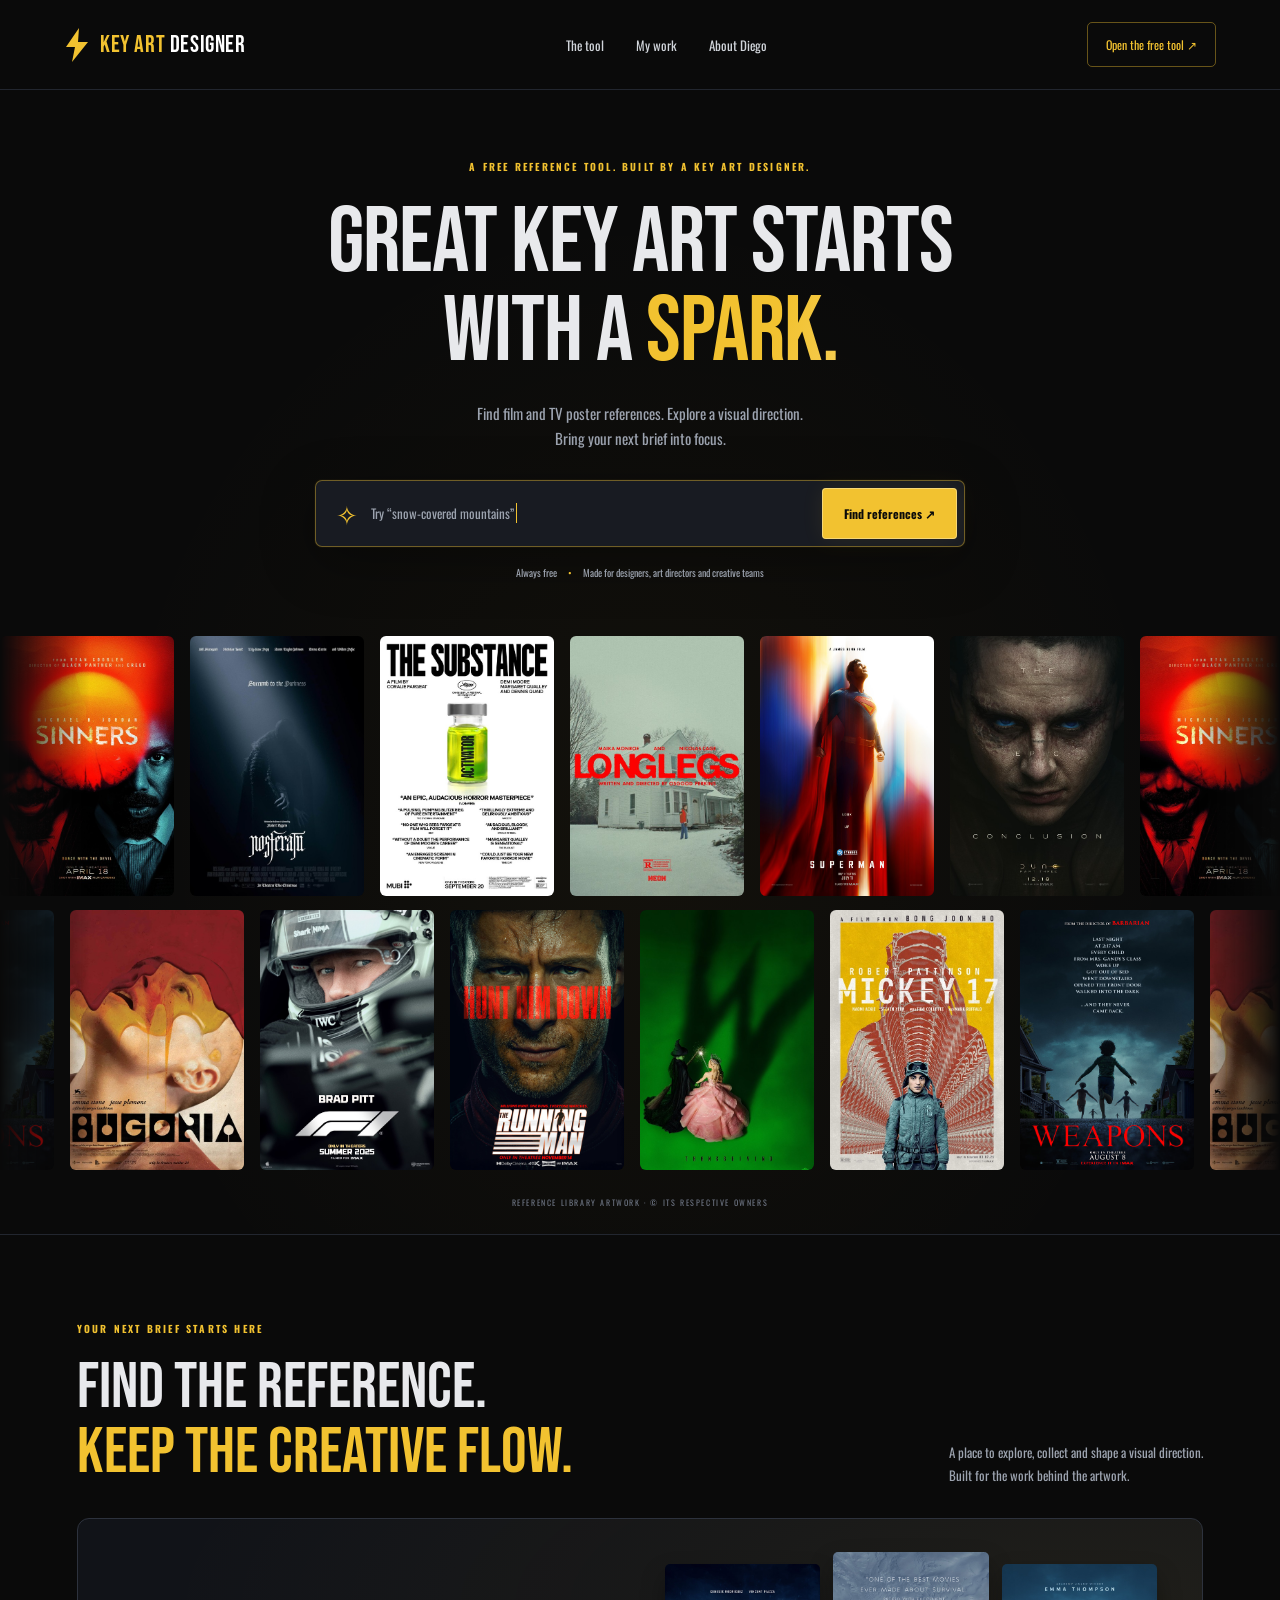
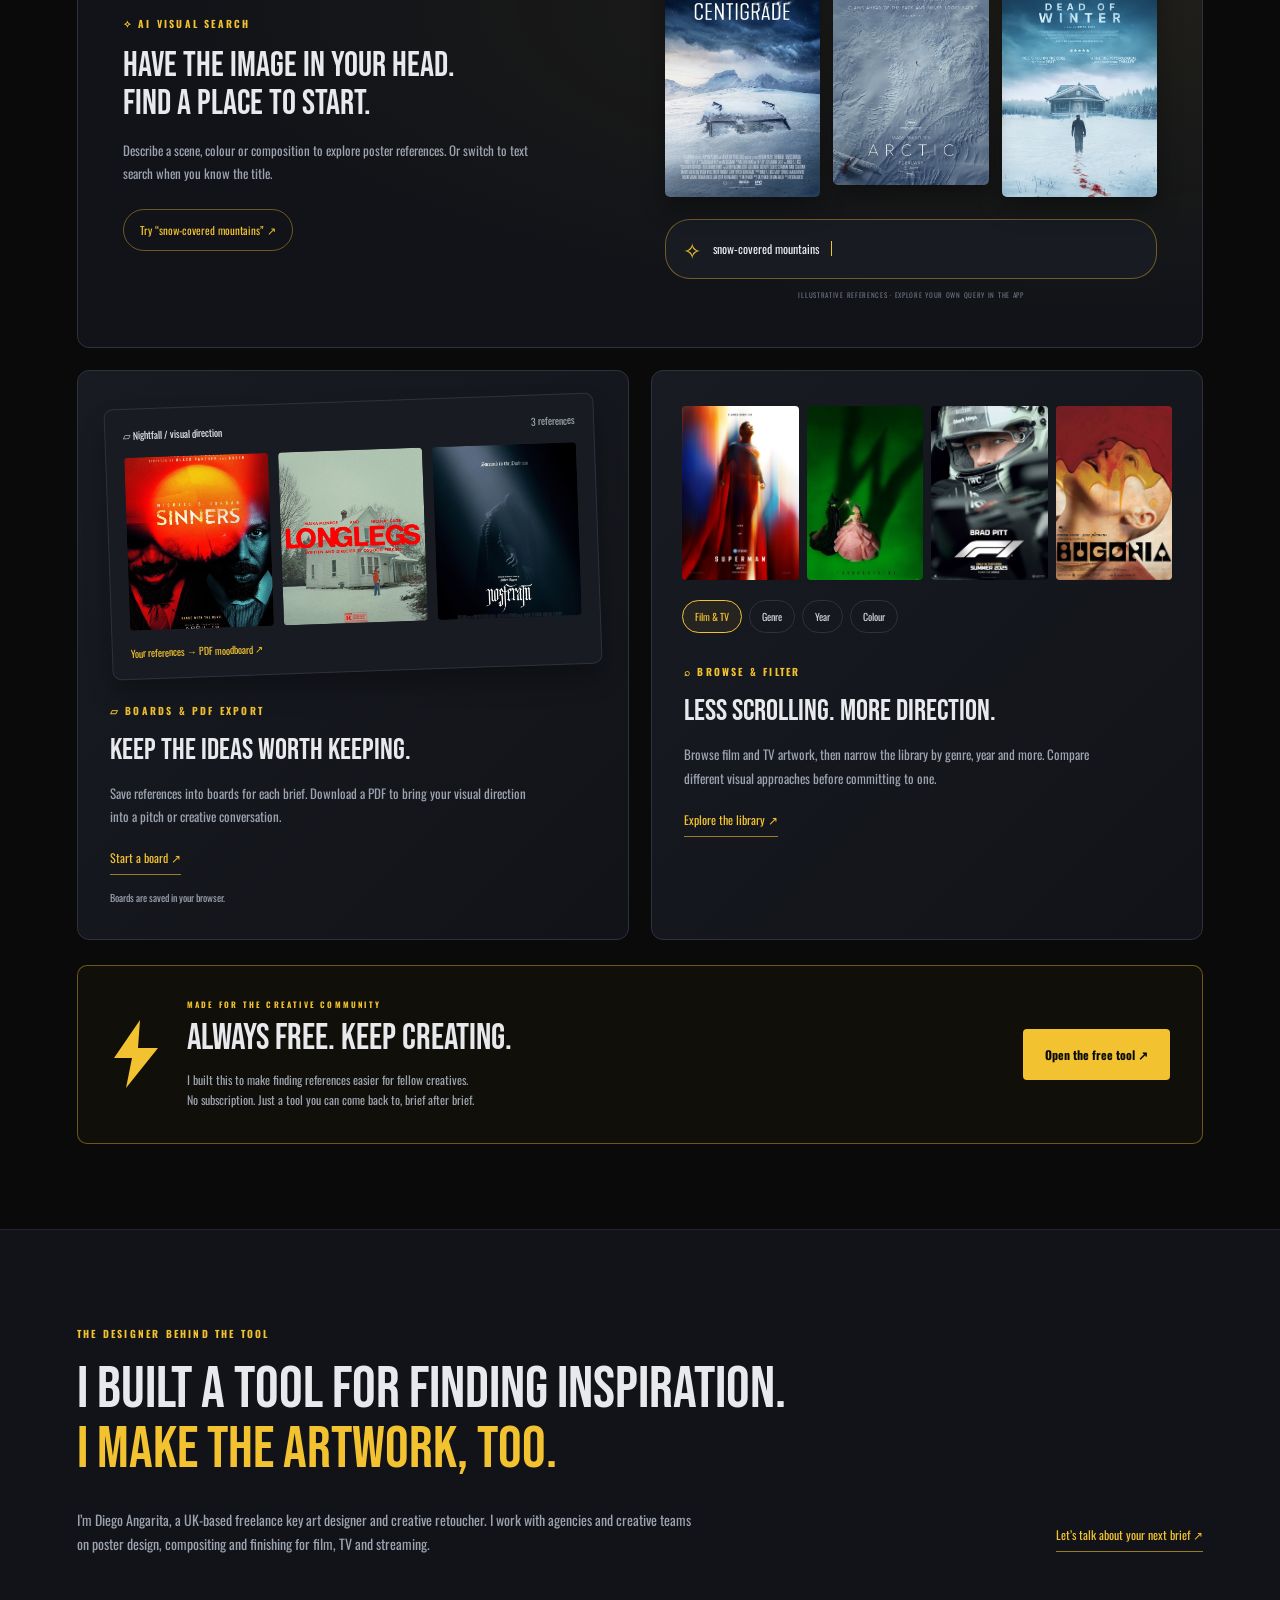
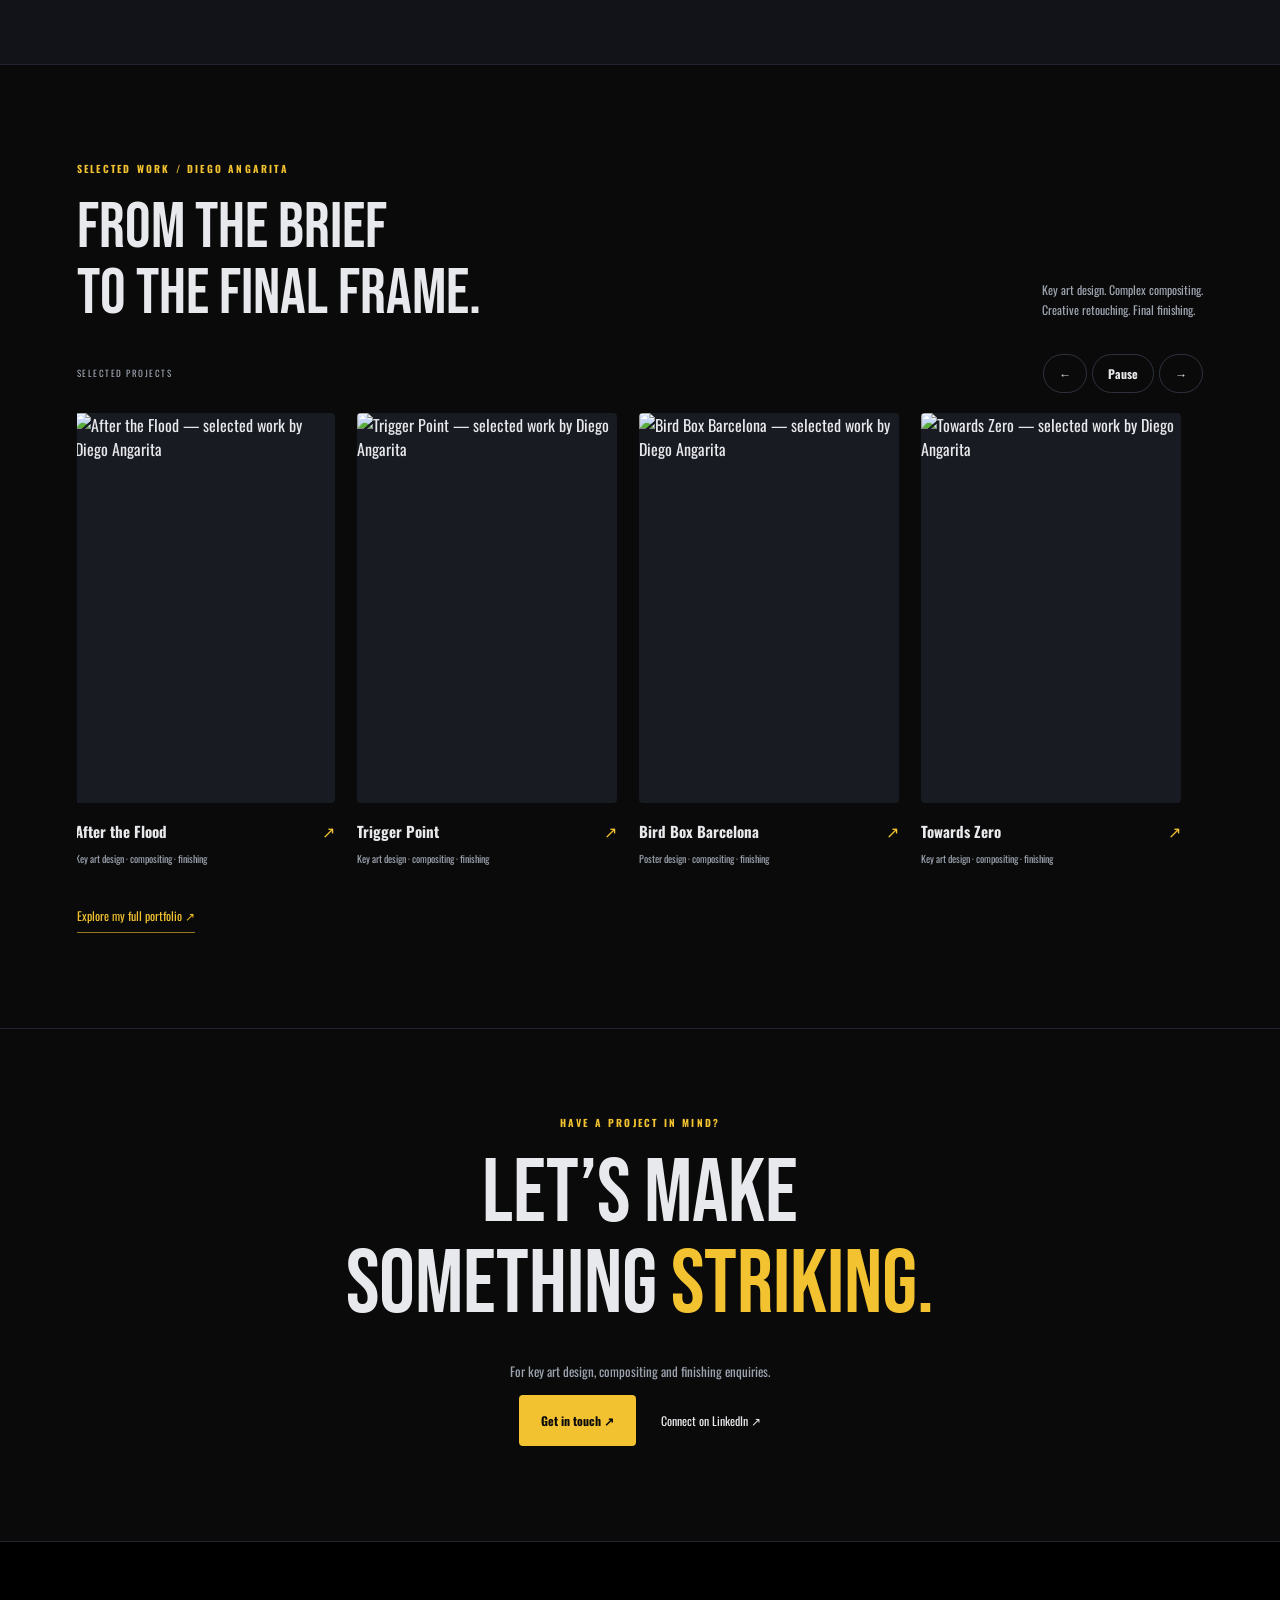
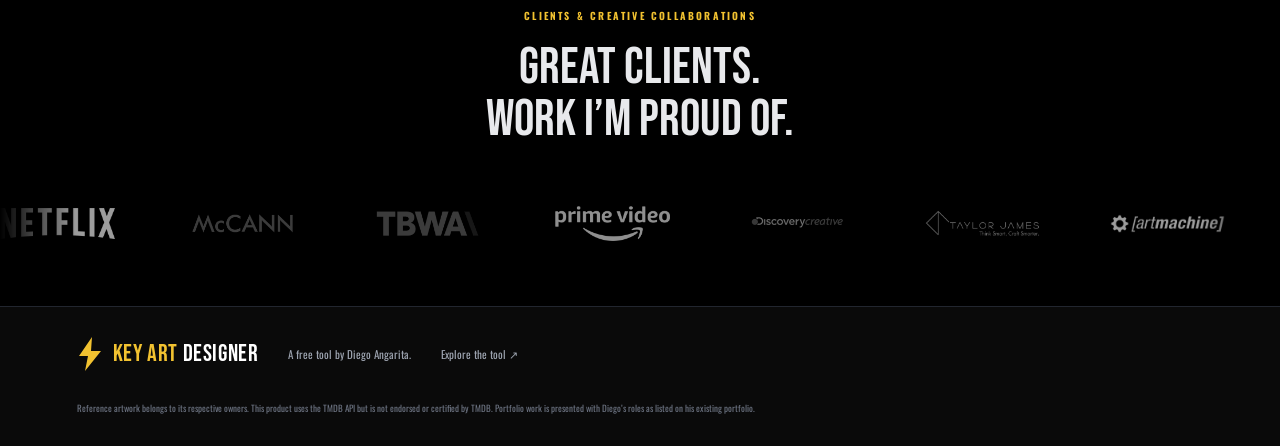
==== commit 573fcefa: "Use app SVG bolt consistently across landing" ====
--- a/index.html
+++ b/index.html
@@ -1 +1 @@
-<!doctype html><html lang="en"><head><meta charset="utf-8"><meta name="viewport" content="width=device-width,initial-scale=1"><title>Key Art Designer — Free Poster References & Diego Angarita</title><link rel="stylesheet" href="landing.css"><meta name="description" content="A free poster reference tool for key art designers and creative teams. Explore film and TV artwork, build boards, and discover key art design and finishing by Diego Angarita."><link rel="canonical" href="https://www.keyartdesigner.com/"></head><body><header><a class="brand" href="#"><svg width="26" height="34" viewBox="0 0 26 34" aria-hidden="true"><path d="M15 0 L2 19 L11 19 L8 34 L24 14 L14 14 Z" fill="#f2c230"/></svg><span class="brand-wordmark"><span class="brand-key">KEY ART</span> <span class="brand-designer">DESIGNER</span></span></a><nav><a href="#tool">The tool</a><a href="#work">My work</a><a href="#about">About Diego</a></nav><a class="navcta" href="https://app.keyartdesigner.com/">Open the free tool ↗</a></header><main><section class="hero" id="tool"><p class="eyebrow">A FREE REFERENCE TOOL. BUILT BY A KEY ART DESIGNER.</p><h1>Great key art starts<br>with a <em>spark.</em></h1><p class="intro">Find film and TV poster references. Explore a visual direction.<br class="desktop"> Bring your next brief into focus.</p><form action="https://app.keyartdesigner.com/" id="search"><label class="sr" for="q">Describe the poster you’re looking for</label><span class="search-spark" aria-hidden="true">✧</span><div class="search-input"><input id="q" name="q" placeholder="Describe a scene, colour or composition…" maxlength="200"><span class="typed-example" aria-hidden="true"></span></div><button>Find references ↗</button></form><p class="under">Always free <span>•</span> Made for designers, art directors and creative teams</p><div class="reference-carousel" aria-label="Reference artwork carousel"><div class="reference-lane"><div class="reference-track"><div class="reference-group"><img loading="lazy" src="b19f5356b2e7d109184994a0d3afe74aecf53e998e217b2cc3f1c4746d2aad8d.jpg" alt="Sinners — reference artwork" width="300" height="450"><img loading="lazy" src="dc823b455cebda685d5b68f1313adc661754135587577b1805d720f39b4fd49d.jpg" alt="Nosferatu — reference artwork" width="300" height="450"><img loading="lazy" src="09f2d9abe2b2430918a66e9e1c12dd7cbbba882bf03c49df42cd15e193cce554.jpg" alt="The Substance — reference artwork" width="300" height="450"><img loading="lazy" src="3fec9ee9d8c1210d3df5efb0ea8b23c751242fd004b7255a6211622ff59d9b8d.jpg" alt="Longlegs — reference artwork" width="300" height="450"><img loading="lazy" src="5de2be1ef3e2891eedacd9628185fded83ab07cce4b535841e404434cd638766.jpg" alt="Superman — reference artwork" width="300" height="450"><img loading="lazy" src="17f97370c22d61b75d6b6f0586e39b48b4467f76f95b303736c46532b04087e5.jpg" alt="Dune: Part Three — reference artwork" width="300" height="450"></div><div class="reference-group" aria-hidden="true"><img loading="lazy" src="b19f5356b2e7d109184994a0d3afe74aecf53e998e217b2cc3f1c4746d2aad8d.jpg" alt="" width="300" height="450"><img loading="lazy" src="dc823b455cebda685d5b68f1313adc661754135587577b1805d720f39b4fd49d.jpg" alt="" width="300" height="450"><img loading="lazy" src="09f2d9abe2b2430918a66e9e1c12dd7cbbba882bf03c49df42cd15e193cce554.jpg" alt="" width="300" height="450"><img loading="lazy" src="3fec9ee9d8c1210d3df5efb0ea8b23c751242fd004b7255a6211622ff59d9b8d.jpg" alt="" width="300" height="450"><img loading="lazy" src="5de2be1ef3e2891eedacd9628185fded83ab07cce4b535841e404434cd638766.jpg" alt="" width="300" height="450"><img loading="lazy" src="17f97370c22d61b75d6b6f0586e39b48b4467f76f95b303736c46532b04087e5.jpg" alt="" width="300" height="450"></div></div></div><div class="reference-lane"><div class="reference-track"><div class="reference-group"><img loading="lazy" src="48a9297d73c0d62643b4b2566bdbcda5d4a18e98830685225c7ea23134b7b29a.jpg" alt="Weapons — reference artwork" width="300" height="450"><img loading="lazy" src="ca347ccff1b55aeec9c219111e9031f986d470fa6d16d43d20808c32b6160863.jpg" alt="Bugonia — reference artwork" width="300" height="450"><img loading="lazy" src="fc5cff54e3ee176c1b3bea13984db13d51cb49363335833ffd0beae7c2831424.jpg" alt="F1 — reference artwork" width="300" height="450"><img loading="lazy" src="fcbbef569fdb229d9f72374d4dcc1fc04318d35eaa15409ced4d290b612cb239.jpg" alt="The Running Man — reference artwork" width="300" height="450"><img loading="lazy" src="abe7d6b69911aba59c552bd093fc0b79a353b07b395ed9be2f34cef2023dbf4a.jpg" alt="Wicked — reference artwork" width="300" height="450"><img loading="lazy" src="44bad8e454ddbbcb2903734810844798e7579cc479c8744d9cbd6a0b03b453aa.jpg" alt="Mickey 17 — reference artwork" width="300" height="450"></div><div class="reference-group" aria-hidden="true"><img loading="lazy" src="48a9297d73c0d62643b4b2566bdbcda5d4a18e98830685225c7ea23134b7b29a.jpg" alt="" width="300" height="450"><img loading="lazy" src="ca347ccff1b55aeec9c219111e9031f986d470fa6d16d43d20808c32b6160863.jpg" alt="" width="300" height="450"><img loading="lazy" src="fc5cff54e3ee176c1b3bea13984db13d51cb49363335833ffd0beae7c2831424.jpg" alt="" width="300" height="450"><img loading="lazy" src="fcbbef569fdb229d9f72374d4dcc1fc04318d35eaa15409ced4d290b612cb239.jpg" alt="" width="300" height="450"><img loading="lazy" src="abe7d6b69911aba59c552bd093fc0b79a353b07b395ed9be2f34cef2023dbf4a.jpg" alt="" width="300" height="450"><img loading="lazy" src="44bad8e454ddbbcb2903734810844798e7579cc479c8744d9cbd6a0b03b453aa.jpg" alt="" width="300" height="450"></div></div></div></div><p class="credit">REFERENCE LIBRARY ARTWORK · © ITS RESPECTIVE OWNERS</p></section><section class="feature-section" id="features" aria-labelledby="feature-heading"><div class="feature-heading"><div><p class="eyebrow">YOUR NEXT BRIEF STARTS HERE</p><h2 id="feature-heading">Find the reference.<br><em>Keep the creative flow.</em></h2></div><p>A place to explore, collect and shape a visual direction.<br>Built for the work behind the artwork.</p></div><article class="feature-card visual-feature"><div class="feature-copy"><p class="eyebrow">✧ AI VISUAL SEARCH</p><h3>Have the image in your head.<br>Find a place to start.</h3><p>Describe a scene, colour or composition to explore poster references. Or switch to text search when you know the title.</p><a class="feature-chip" href="https://app.keyartdesigner.com/#/search?mode=ai&amp;q=snow-covered%20mountains">Try “snow-covered mountains” ↗</a></div><div class="feature-demo"><div class="demo-posters"><img loading="lazy" src="805dee6580e185d760273d935ddb80b0da53021b5b77af0b8008b640564007da.jpg" alt="Centigrade — illustrative reference artwork"><img loading="lazy" src="059af86e5f69cfcda186cb487c9712491036520171cae0e2dc4456fda39c0ad2.jpg" alt="Arctic — illustrative reference artwork"><img loading="lazy" src="42e43cb26120067ceb2ebaaec2697c12d695253666d1efa2a35e58702d49c4e7.jpg" alt="Dead of Winter — illustrative reference artwork"></div><div class="demo-query"><span>✧</span> snow-covered mountains <span class="query-cursor" aria-hidden="true"></span></div><small>ILLUSTRATIVE REFERENCES · EXPLORE YOUR OWN QUERY IN THE APP</small></div></article><div class="feature-pair"><article class="feature-card"><div class="board-demo"><div class="board-label"><span>▱ Nightfall / visual direction</span><span>3 references</span></div><div class="board-posters"><img loading="lazy" src="b19f5356b2e7d109184994a0d3afe74aecf53e998e217b2cc3f1c4746d2aad8d.jpg" alt="Sinners — illustrative reference artwork"><img loading="lazy" src="3fec9ee9d8c1210d3df5efb0ea8b23c751242fd004b7255a6211622ff59d9b8d.jpg" alt="Longlegs — illustrative reference artwork"><img loading="lazy" src="dc823b455cebda685d5b68f1313adc661754135587577b1805d720f39b4fd49d.jpg" alt="Nosferatu — illustrative reference artwork"></div><div class="pdf-label">Your references → PDF moodboard ↗</div></div><div class="feature-copy"><p class="eyebrow">▱ BOARDS & PDF EXPORT</p><h3>Keep the ideas worth keeping.</h3><p>Save references into boards for each brief. Download a PDF to bring your visual direction into a pitch or creative conversation.</p><a class="textlink" href="https://app.keyartdesigner.com/#/boards">Start a board ↗</a><small class="feature-note">Boards are saved in your browser.</small></div></article><article class="feature-card"><div class="filter-demo"><div class="filter-posters"><img loading="lazy" src="5de2be1ef3e2891eedacd9628185fded83ab07cce4b535841e404434cd638766.jpg" alt="Superman — illustrative reference artwork"><img loading="lazy" src="abe7d6b69911aba59c552bd093fc0b79a353b07b395ed9be2f34cef2023dbf4a.jpg" alt="Wicked — illustrative reference artwork"><img loading="lazy" src="fc5cff54e3ee176c1b3bea13984db13d51cb49363335833ffd0beae7c2831424.jpg" alt="F1 — illustrative reference artwork"><img loading="lazy" src="ca347ccff1b55aeec9c219111e9031f986d470fa6d16d43d20808c32b6160863.jpg" alt="Bugonia — illustrative reference artwork"></div><div class="filter-labels"><span>Film & TV</span><span>Genre</span><span>Year</span><span>Colour</span></div></div><div class="feature-copy"><p class="eyebrow">⌕ BROWSE & FILTER</p><h3>Less scrolling. More direction.</h3><p>Browse film and TV artwork, then narrow the library by genre, year and more. Compare different visual approaches before committing to one.</p><a class="textlink" href="https://app.keyartdesigner.com/">Explore the library ↗</a></div></article></div><div class="free-promise"><div class="free-icon" aria-hidden="true">ϟ</div><div><p class="eyebrow">MADE FOR THE CREATIVE COMMUNITY</p><h3>Always free. Keep creating.</h3><p>I built this to make finding references easier for fellow creatives.<br>No subscription. Just a tool you can come back to, brief after brief.</p></div><a class="button" href="https://app.keyartdesigner.com/">Open the free tool ↗</a></div></section><section class="bridge" id="about"><p class="eyebrow">THE DESIGNER BEHIND THE TOOL</p><h2>I built a tool for finding inspiration.<br><em>I make the artwork, too.</em></h2><div class="bio"><p>I’m Diego Angarita, a UK-based freelance key art designer and creative retoucher. I work with agencies and creative teams on poster design, compositing and finishing for film, TV and streaming.</p><a class="textlink" href="https://www.freelanceretoucher.com/retouching-service">Let’s talk about your next brief ↗</a></div></section><section class="selected" id="work"><div class="workhead"><div><p class="eyebrow">SELECTED WORK / DIEGO ANGARITA</p><h2>From the brief<br>to the final frame.</h2></div><p>Key art design. Complex compositing.<br>Creative retouching. Final finishing.</p></div><div class="portfolio-controls"><span>SELECTED PROJECTS</span><div><button type="button" class="work-prev" aria-label="Previous projects">←</button><button type="button" class="work-toggle" aria-pressed="false">Pause</button><button type="button" class="work-next" aria-label="Next projects">→</button></div></div><div class="portfolio-carousel" tabindex="0" role="region" aria-label="Selected work carousel"><div class="projectgrid"><a class="project" href="https://www.freelanceretoucher.com/" target="_blank" rel="noreferrer"><div class="art"><img loading="lazy" src="https://images.squarespace-cdn.com/content/v1/5d73d944bfc3b72a9a45781a/9036bd2d-e82c-49c1-9c11-6a6ef150d857/ITV_AFTER-THE-FLOOD_KA_v3%2B%281%29.jpg?format=750w" alt="After the Flood — selected work by Diego Angarita"></div><div class="projectcaption"><h3>After the Flood</h3><span>↗</span></div><p>Key art design · compositing · finishing</p></a><a class="project" href="https://www.freelanceretoucher.com/" target="_blank" rel="noreferrer"><div class="art"><img loading="lazy" src="https://images.squarespace-cdn.com/content/v1/5d73d944bfc3b72a9a45781a/4a2b7496-9c05-4309-95df-90feeeeb74b8/ITV_TRIGGER-POINT-KeyArt-2025_R4a_9-16.jpg?format=750w" alt="Trigger Point — selected work by Diego Angarita"></div><div class="projectcaption"><h3>Trigger Point</h3><span>↗</span></div><p>Key art design · compositing · finishing</p></a><a class="project" href="https://www.freelanceretoucher.com/" target="_blank" rel="noreferrer"><div class="art"><img loading="lazy" src="https://images.squarespace-cdn.com/content/v1/5d73d944bfc3b72a9a45781a/efadd920-b5b2-430a-88e1-1d5fe1957e34/bird-box-barcelona-key-art-poster.jpg?format=750w" alt="Bird Box Barcelona — selected work by Diego Angarita"></div><div class="projectcaption"><h3>Bird Box Barcelona</h3><span>↗</span></div><p>Poster design · compositing · finishing</p></a><a class="project" href="https://www.freelanceretoucher.com/" target="_blank" rel="noreferrer"><div class="art"><img loading="lazy" src="https://images.squarespace-cdn.com/content/v1/5d73d944bfc3b72a9a45781a/06b9a5d5-e1f5-4dd7-95cf-54e8184f5768/towards-zero-key-art-poster.jpg?format=750w" alt="Towards Zero — selected work by Diego Angarita"></div><div class="projectcaption"><h3>Towards Zero</h3><span>↗</span></div><p>Key art design · compositing · finishing</p></a><a class="project" href="https://www.freelanceretoucher.com/" target="_blank" rel="noreferrer"><div class="art"><img loading="lazy" src="https://images.squarespace-cdn.com/content/v1/5d73d944bfc3b72a9a45781a/bfbd9b42-96af-4a92-86c3-673a7218f0fd/BBC_DR_WHO_2023_OOH_D6_w2c_3415%2Bx%2B5120.jpg?format=750w" alt="Doctor Who — selected work by Diego Angarita"></div><div class="projectcaption"><h3>Doctor Who</h3><span>↗</span></div><p>Key art design · compositing · finishing</p></a></div></div><a class="textlink" href="https://www.freelanceretoucher.com/">Explore my full portfolio ↗</a></section><section class="contact"><p class="eyebrow">HAVE A PROJECT IN MIND?</p><h2>Let’s make<br>something <em>striking.</em></h2><p>For key art design, compositing and finishing enquiries.</p><a class="button" href="https://www.freelanceretoucher.com/retouching-service">Get in touch ↗</a><a class="secondary" href="https://www.linkedin.com/in/freelanceretoucher/">Connect on LinkedIn ↗</a></section><section class="client-proof" aria-labelledby="client-heading"><p class="eyebrow">CLIENTS & CREATIVE COLLABORATIONS</p><h2 id="client-heading">Great clients.<br>Work I’m proud of.</h2><div class="client-window"><div class="client-track"><div class="client-group"><img src="logos/netflix.webp" alt="Netflix" class="invert"><img src="logos/mccann.webp" alt="McCann" class=""><img src="logos/tbwa.webp" alt="TBWA" class=""><img src="logos/primevideo.webp" alt="Prime Video" class="invert"><img src="logos/discoverycreative.webp" alt="Discovery Creative" class=""><img src="logos/taylorjames.webp" alt="Taylor James" class="invert"><img src="logos/artmachine.webp" alt="Artmachine" class="invert"><img src="logos/ae.webp" alt="A&E" class=""><img src="logos/tea.webp" alt="TEA" class=""><img src="logos/avenuesixty7.webp" alt="Avenue Sixty7" class=""><img src="logos/fifa.webp" alt="FIFA" class="invert"><img src="logos/bbcworldwide.webp" alt="BBC Worldwide" class=""></div><div class="client-group" aria-hidden="true"><img src="logos/netflix.webp" alt="" class="invert"><img src="logos/mccann.webp" alt="" class=""><img src="logos/tbwa.webp" alt="" class=""><img src="logos/primevideo.webp" alt="" class="invert"><img src="logos/discoverycreative.webp" alt="" class=""><img src="logos/taylorjames.webp" alt="" class="invert"><img src="logos/artmachine.webp" alt="" class="invert"><img src="logos/ae.webp" alt="" class=""><img src="logos/tea.webp" alt="" class=""><img src="logos/avenuesixty7.webp" alt="" class=""><img src="logos/fifa.webp" alt="" class="invert"><img src="logos/bbcworldwide.webp" alt="" class=""></div></div></div></section></main><footer><a class="brand" href="#"><svg width="26" height="34" viewBox="0 0 26 34" aria-hidden="true"><path d="M15 0 L2 19 L11 19 L8 34 L24 14 L14 14 Z" fill="#f2c230"/></svg><span class="brand-wordmark"><span class="brand-key">KEY ART</span> <span class="brand-designer">DESIGNER</span></span></a><p>A free tool by Diego Angarita.</p><a href="https://app.keyartdesigner.com/">Explore the tool ↗</a><small>Reference artwork belongs to its respective owners. This product uses the TMDB API but is not endorsed or certified by TMDB. Portfolio work is presented with Diego’s roles as listed on his existing portfolio.</small></footer><script>document.querySelector('#search').addEventListener('submit',e=>{e.preventDefault();const q=document.querySelector('#q').value.trim();if(q)location.href='https://app.keyartdesigner.com/#/search?mode=ai&q='+encodeURIComponent(q)})</script><script src="supabase-config.js"></script><script src="landing-data.js"></script></body></html>+<!doctype html><html lang="en"><head><meta charset="utf-8"><meta name="viewport" content="width=device-width,initial-scale=1"><title>Key Art Designer — Free Poster References & Diego Angarita</title><link rel="stylesheet" href="landing.css"><meta name="description" content="A free poster reference tool for key art designers and creative teams. Explore film and TV artwork, build boards, and discover key art design and finishing by Diego Angarita."><link rel="canonical" href="https://www.keyartdesigner.com/"></head><body><header><a class="brand" href="#"><svg width="26" height="34" viewBox="0 0 26 34" aria-hidden="true"><path d="M15 0 L2 19 L11 19 L8 34 L24 14 L14 14 Z" fill="#f2c230"/></svg><span class="brand-wordmark"><span class="brand-key">KEY ART</span> <span class="brand-designer">DESIGNER</span></span></a><nav><a href="#tool">The tool</a><a href="#work">My work</a><a href="#about">About Diego</a></nav><a class="navcta" href="https://app.keyartdesigner.com/">Open the free tool ↗</a></header><main><section class="hero" id="tool"><p class="eyebrow">A FREE REFERENCE TOOL. BUILT BY A KEY ART DESIGNER.</p><h1>Great key art starts<br>with a <em>spark.</em></h1><p class="intro">Find film and TV poster references. Explore a visual direction.<br class="desktop"> Bring your next brief into focus.</p><form action="https://app.keyartdesigner.com/" id="search"><label class="sr" for="q">Describe the poster you’re looking for</label><span class="search-spark" aria-hidden="true">✧</span><div class="search-input"><input id="q" name="q" placeholder="Describe a scene, colour or composition…" maxlength="200"><span class="typed-example" aria-hidden="true"></span></div><button>Find references ↗</button></form><p class="under">Always free <span>•</span> Made for designers, art directors and creative teams</p><div class="reference-carousel" aria-label="Reference artwork carousel"><div class="reference-lane"><div class="reference-track"><div class="reference-group"><img loading="lazy" src="b19f5356b2e7d109184994a0d3afe74aecf53e998e217b2cc3f1c4746d2aad8d.jpg" alt="Sinners — reference artwork" width="300" height="450"><img loading="lazy" src="dc823b455cebda685d5b68f1313adc661754135587577b1805d720f39b4fd49d.jpg" alt="Nosferatu — reference artwork" width="300" height="450"><img loading="lazy" src="09f2d9abe2b2430918a66e9e1c12dd7cbbba882bf03c49df42cd15e193cce554.jpg" alt="The Substance — reference artwork" width="300" height="450"><img loading="lazy" src="3fec9ee9d8c1210d3df5efb0ea8b23c751242fd004b7255a6211622ff59d9b8d.jpg" alt="Longlegs — reference artwork" width="300" height="450"><img loading="lazy" src="5de2be1ef3e2891eedacd9628185fded83ab07cce4b535841e404434cd638766.jpg" alt="Superman — reference artwork" width="300" height="450"><img loading="lazy" src="17f97370c22d61b75d6b6f0586e39b48b4467f76f95b303736c46532b04087e5.jpg" alt="Dune: Part Three — reference artwork" width="300" height="450"></div><div class="reference-group" aria-hidden="true"><img loading="lazy" src="b19f5356b2e7d109184994a0d3afe74aecf53e998e217b2cc3f1c4746d2aad8d.jpg" alt="" width="300" height="450"><img loading="lazy" src="dc823b455cebda685d5b68f1313adc661754135587577b1805d720f39b4fd49d.jpg" alt="" width="300" height="450"><img loading="lazy" src="09f2d9abe2b2430918a66e9e1c12dd7cbbba882bf03c49df42cd15e193cce554.jpg" alt="" width="300" height="450"><img loading="lazy" src="3fec9ee9d8c1210d3df5efb0ea8b23c751242fd004b7255a6211622ff59d9b8d.jpg" alt="" width="300" height="450"><img loading="lazy" src="5de2be1ef3e2891eedacd9628185fded83ab07cce4b535841e404434cd638766.jpg" alt="" width="300" height="450"><img loading="lazy" src="17f97370c22d61b75d6b6f0586e39b48b4467f76f95b303736c46532b04087e5.jpg" alt="" width="300" height="450"></div></div></div><div class="reference-lane"><div class="reference-track"><div class="reference-group"><img loading="lazy" src="48a9297d73c0d62643b4b2566bdbcda5d4a18e98830685225c7ea23134b7b29a.jpg" alt="Weapons — reference artwork" width="300" height="450"><img loading="lazy" src="ca347ccff1b55aeec9c219111e9031f986d470fa6d16d43d20808c32b6160863.jpg" alt="Bugonia — reference artwork" width="300" height="450"><img loading="lazy" src="fc5cff54e3ee176c1b3bea13984db13d51cb49363335833ffd0beae7c2831424.jpg" alt="F1 — reference artwork" width="300" height="450"><img loading="lazy" src="fcbbef569fdb229d9f72374d4dcc1fc04318d35eaa15409ced4d290b612cb239.jpg" alt="The Running Man — reference artwork" width="300" height="450"><img loading="lazy" src="abe7d6b69911aba59c552bd093fc0b79a353b07b395ed9be2f34cef2023dbf4a.jpg" alt="Wicked — reference artwork" width="300" height="450"><img loading="lazy" src="44bad8e454ddbbcb2903734810844798e7579cc479c8744d9cbd6a0b03b453aa.jpg" alt="Mickey 17 — reference artwork" width="300" height="450"></div><div class="reference-group" aria-hidden="true"><img loading="lazy" src="48a9297d73c0d62643b4b2566bdbcda5d4a18e98830685225c7ea23134b7b29a.jpg" alt="" width="300" height="450"><img loading="lazy" src="ca347ccff1b55aeec9c219111e9031f986d470fa6d16d43d20808c32b6160863.jpg" alt="" width="300" height="450"><img loading="lazy" src="fc5cff54e3ee176c1b3bea13984db13d51cb49363335833ffd0beae7c2831424.jpg" alt="" width="300" height="450"><img loading="lazy" src="fcbbef569fdb229d9f72374d4dcc1fc04318d35eaa15409ced4d290b612cb239.jpg" alt="" width="300" height="450"><img loading="lazy" src="abe7d6b69911aba59c552bd093fc0b79a353b07b395ed9be2f34cef2023dbf4a.jpg" alt="" width="300" height="450"><img loading="lazy" src="44bad8e454ddbbcb2903734810844798e7579cc479c8744d9cbd6a0b03b453aa.jpg" alt="" width="300" height="450"></div></div></div></div><p class="credit">REFERENCE LIBRARY ARTWORK · © ITS RESPECTIVE OWNERS</p></section><section class="feature-section" id="features" aria-labelledby="feature-heading"><div class="feature-heading"><div><p class="eyebrow">YOUR NEXT BRIEF STARTS HERE</p><h2 id="feature-heading">Find the reference.<br><em>Keep the creative flow.</em></h2></div><p>A place to explore, collect and shape a visual direction.<br>Built for the work behind the artwork.</p></div><article class="feature-card visual-feature"><div class="feature-copy"><p class="eyebrow">✧ AI VISUAL SEARCH</p><h3>Have the image in your head.<br>Find a place to start.</h3><p>Describe a scene, colour or composition to explore poster references. Or switch to text search when you know the title.</p><a class="feature-chip" href="https://app.keyartdesigner.com/#/search?mode=ai&amp;q=snow-covered%20mountains">Try “snow-covered mountains” ↗</a></div><div class="feature-demo"><div class="demo-posters"><img loading="lazy" src="805dee6580e185d760273d935ddb80b0da53021b5b77af0b8008b640564007da.jpg" alt="Centigrade — illustrative reference artwork"><img loading="lazy" src="059af86e5f69cfcda186cb487c9712491036520171cae0e2dc4456fda39c0ad2.jpg" alt="Arctic — illustrative reference artwork"><img loading="lazy" src="42e43cb26120067ceb2ebaaec2697c12d695253666d1efa2a35e58702d49c4e7.jpg" alt="Dead of Winter — illustrative reference artwork"></div><div class="demo-query"><span>✧</span> snow-covered mountains <span class="query-cursor" aria-hidden="true"></span></div><small>ILLUSTRATIVE REFERENCES · EXPLORE YOUR OWN QUERY IN THE APP</small></div></article><div class="feature-pair"><article class="feature-card"><div class="board-demo"><div class="board-label"><span>▱ Nightfall / visual direction</span><span>3 references</span></div><div class="board-posters"><img loading="lazy" src="b19f5356b2e7d109184994a0d3afe74aecf53e998e217b2cc3f1c4746d2aad8d.jpg" alt="Sinners — illustrative reference artwork"><img loading="lazy" src="3fec9ee9d8c1210d3df5efb0ea8b23c751242fd004b7255a6211622ff59d9b8d.jpg" alt="Longlegs — illustrative reference artwork"><img loading="lazy" src="dc823b455cebda685d5b68f1313adc661754135587577b1805d720f39b4fd49d.jpg" alt="Nosferatu — illustrative reference artwork"></div><div class="pdf-label">Your references → PDF moodboard ↗</div></div><div class="feature-copy"><p class="eyebrow">▱ BOARDS & PDF EXPORT</p><h3>Keep the ideas worth keeping.</h3><p>Save references into boards for each brief. Download a PDF to bring your visual direction into a pitch or creative conversation.</p><a class="textlink" href="https://app.keyartdesigner.com/#/boards">Start a board ↗</a><small class="feature-note">Boards are saved in your browser.</small></div></article><article class="feature-card"><div class="filter-demo"><div class="filter-posters"><img loading="lazy" src="5de2be1ef3e2891eedacd9628185fded83ab07cce4b535841e404434cd638766.jpg" alt="Superman — illustrative reference artwork"><img loading="lazy" src="abe7d6b69911aba59c552bd093fc0b79a353b07b395ed9be2f34cef2023dbf4a.jpg" alt="Wicked — illustrative reference artwork"><img loading="lazy" src="fc5cff54e3ee176c1b3bea13984db13d51cb49363335833ffd0beae7c2831424.jpg" alt="F1 — illustrative reference artwork"><img loading="lazy" src="ca347ccff1b55aeec9c219111e9031f986d470fa6d16d43d20808c32b6160863.jpg" alt="Bugonia — illustrative reference artwork"></div><div class="filter-labels"><span>Film & TV</span><span>Genre</span><span>Year</span><span>Colour</span></div></div><div class="feature-copy"><p class="eyebrow">⌕ BROWSE & FILTER</p><h3>Less scrolling. More direction.</h3><p>Browse film and TV artwork, then narrow the library by genre, year and more. Compare different visual approaches before committing to one.</p><a class="textlink" href="https://app.keyartdesigner.com/">Explore the library ↗</a></div></article></div><div class="free-promise"><div class="free-icon" aria-hidden="true"><svg width="52" height="68" viewBox="0 0 26 34" aria-hidden="true"><path d="M15 0 L2 19 L11 19 L8 34 L24 14 L14 14 Z" fill="#f2c230"/></svg></div><div><p class="eyebrow">MADE FOR THE CREATIVE COMMUNITY</p><h3>Always free. Keep creating.</h3><p>I built this to make finding references easier for fellow creatives.<br>No subscription. Just a tool you can come back to, brief after brief.</p></div><a class="button" href="https://app.keyartdesigner.com/">Open the free tool ↗</a></div></section><section class="bridge" id="about"><p class="eyebrow">THE DESIGNER BEHIND THE TOOL</p><h2>I built a tool for finding inspiration.<br><em>I make the artwork, too.</em></h2><div class="bio"><p>I’m Diego Angarita, a UK-based freelance key art designer and creative retoucher. I work with agencies and creative teams on poster design, compositing and finishing for film, TV and streaming.</p><a class="textlink" href="https://www.freelanceretoucher.com/retouching-service">Let’s talk about your next brief ↗</a></div></section><section class="selected" id="work"><div class="workhead"><div><p class="eyebrow">SELECTED WORK / DIEGO ANGARITA</p><h2>From the brief<br>to the final frame.</h2></div><p>Key art design. Complex compositing.<br>Creative retouching. Final finishing.</p></div><div class="portfolio-controls"><span>SELECTED PROJECTS</span><div><button type="button" class="work-prev" aria-label="Previous projects">←</button><button type="button" class="work-toggle" aria-pressed="false">Pause</button><button type="button" class="work-next" aria-label="Next projects">→</button></div></div><div class="portfolio-carousel" tabindex="0" role="region" aria-label="Selected work carousel"><div class="projectgrid"><a class="project" href="https://www.freelanceretoucher.com/" target="_blank" rel="noreferrer"><div class="art"><img loading="lazy" src="https://images.squarespace-cdn.com/content/v1/5d73d944bfc3b72a9a45781a/9036bd2d-e82c-49c1-9c11-6a6ef150d857/ITV_AFTER-THE-FLOOD_KA_v3%2B%281%29.jpg?format=750w" alt="After the Flood — selected work by Diego Angarita"></div><div class="projectcaption"><h3>After the Flood</h3><span>↗</span></div><p>Key art design · compositing · finishing</p></a><a class="project" href="https://www.freelanceretoucher.com/" target="_blank" rel="noreferrer"><div class="art"><img loading="lazy" src="https://images.squarespace-cdn.com/content/v1/5d73d944bfc3b72a9a45781a/4a2b7496-9c05-4309-95df-90feeeeb74b8/ITV_TRIGGER-POINT-KeyArt-2025_R4a_9-16.jpg?format=750w" alt="Trigger Point — selected work by Diego Angarita"></div><div class="projectcaption"><h3>Trigger Point</h3><span>↗</span></div><p>Key art design · compositing · finishing</p></a><a class="project" href="https://www.freelanceretoucher.com/" target="_blank" rel="noreferrer"><div class="art"><img loading="lazy" src="https://images.squarespace-cdn.com/content/v1/5d73d944bfc3b72a9a45781a/efadd920-b5b2-430a-88e1-1d5fe1957e34/bird-box-barcelona-key-art-poster.jpg?format=750w" alt="Bird Box Barcelona — selected work by Diego Angarita"></div><div class="projectcaption"><h3>Bird Box Barcelona</h3><span>↗</span></div><p>Poster design · compositing · finishing</p></a><a class="project" href="https://www.freelanceretoucher.com/" target="_blank" rel="noreferrer"><div class="art"><img loading="lazy" src="https://images.squarespace-cdn.com/content/v1/5d73d944bfc3b72a9a45781a/06b9a5d5-e1f5-4dd7-95cf-54e8184f5768/towards-zero-key-art-poster.jpg?format=750w" alt="Towards Zero — selected work by Diego Angarita"></div><div class="projectcaption"><h3>Towards Zero</h3><span>↗</span></div><p>Key art design · compositing · finishing</p></a><a class="project" href="https://www.freelanceretoucher.com/" target="_blank" rel="noreferrer"><div class="art"><img loading="lazy" src="https://images.squarespace-cdn.com/content/v1/5d73d944bfc3b72a9a45781a/bfbd9b42-96af-4a92-86c3-673a7218f0fd/BBC_DR_WHO_2023_OOH_D6_w2c_3415%2Bx%2B5120.jpg?format=750w" alt="Doctor Who — selected work by Diego Angarita"></div><div class="projectcaption"><h3>Doctor Who</h3><span>↗</span></div><p>Key art design · compositing · finishing</p></a></div></div><a class="textlink" href="https://www.freelanceretoucher.com/">Explore my full portfolio ↗</a></section><section class="contact"><p class="eyebrow">HAVE A PROJECT IN MIND?</p><h2>Let’s make<br>something <em>striking.</em></h2><p>For key art design, compositing and finishing enquiries.</p><a class="button" href="https://www.freelanceretoucher.com/retouching-service">Get in touch ↗</a><a class="secondary" href="https://www.linkedin.com/in/freelanceretoucher/">Connect on LinkedIn ↗</a></section><section class="client-proof" aria-labelledby="client-heading"><p class="eyebrow">CLIENTS & CREATIVE COLLABORATIONS</p><h2 id="client-heading">Great clients.<br>Work I’m proud of.</h2><div class="client-window"><div class="client-track"><div class="client-group"><img src="logos/netflix.webp" alt="Netflix" class="invert"><img src="logos/mccann.webp" alt="McCann" class=""><img src="logos/tbwa.webp" alt="TBWA" class=""><img src="logos/primevideo.webp" alt="Prime Video" class="invert"><img src="logos/discoverycreative.webp" alt="Discovery Creative" class=""><img src="logos/taylorjames.webp" alt="Taylor James" class="invert"><img src="logos/artmachine.webp" alt="Artmachine" class="invert"><img src="logos/ae.webp" alt="A&E" class=""><img src="logos/tea.webp" alt="TEA" class=""><img src="logos/avenuesixty7.webp" alt="Avenue Sixty7" class=""><img src="logos/fifa.webp" alt="FIFA" class="invert"><img src="logos/bbcworldwide.webp" alt="BBC Worldwide" class=""></div><div class="client-group" aria-hidden="true"><img src="logos/netflix.webp" alt="" class="invert"><img src="logos/mccann.webp" alt="" class=""><img src="logos/tbwa.webp" alt="" class=""><img src="logos/primevideo.webp" alt="" class="invert"><img src="logos/discoverycreative.webp" alt="" class=""><img src="logos/taylorjames.webp" alt="" class="invert"><img src="logos/artmachine.webp" alt="" class="invert"><img src="logos/ae.webp" alt="" class=""><img src="logos/tea.webp" alt="" class=""><img src="logos/avenuesixty7.webp" alt="" class=""><img src="logos/fifa.webp" alt="" class="invert"><img src="logos/bbcworldwide.webp" alt="" class=""></div></div></div></section></main><footer><a class="brand" href="#"><svg width="26" height="34" viewBox="0 0 26 34" aria-hidden="true"><path d="M15 0 L2 19 L11 19 L8 34 L24 14 L14 14 Z" fill="#f2c230"/></svg><span class="brand-wordmark"><span class="brand-key">KEY ART</span> <span class="brand-designer">DESIGNER</span></span></a><p>A free tool by Diego Angarita.</p><a href="https://app.keyartdesigner.com/">Explore the tool ↗</a><small>Reference artwork belongs to its respective owners. This product uses the TMDB API but is not endorsed or certified by TMDB. Portfolio work is presented with Diego’s roles as listed on his existing portfolio.</small></footer><script>document.querySelector('#search').addEventListener('submit',e=>{e.preventDefault();const q=document.querySelector('#q').value.trim();if(q)location.href='https://app.keyartdesigner.com/#/search?mode=ai&q='+encodeURIComponent(q)})</script><script src="supabase-config.js"></script><script src="landing-data.js"></script></body></html>
--- a/landing.css
+++ b/landing.css
@@ -25,7 +25,7 @@
 .client-group img{mix-blend-mode:screen;opacity:.8}
 /* Client artwork sits on its original pure-black backdrop. */
 .client-proof{background:#000}.client-window,.client-track,.client-group{background:#000}
-.feature-section{max-width:1280px;margin:auto;padding:85px 6%;border-top:1px solid #22262f}.feature-heading{display:flex;align-items:end;justify-content:space-between;gap:35px;margin-bottom:32px}.feature-heading h2{margin-bottom:0}.feature-heading>p{max-width:370px;font-size:13px;color:var(--muted);margin:0}.feature-card{background:linear-gradient(135deg,#181b22,#111318);border:1px solid #2d323d;border-radius:12px;overflow:hidden}.visual-feature{display:grid;grid-template-columns:1fr 1fr;align-items:center;padding:45px;gap:50px;background:radial-gradient(ellipse at 90% 20%,#f2c23011,transparent 65%),#111318}.feature-copy h3{font:600 35px/1.1 'Bebas Neue',sans-serif;margin:15px 0}.feature-copy>p:not(.eyebrow){font-size:13px;line-height:1.8;color:#9ca3af;max-width:420px}.feature-chip{font-size:11px;display:inline-block;color:var(--yellow);border:1px solid #f2c23066;border-radius:25px;padding:12px 16px;margin-top:10px}.feature-demo{min-width:0}.demo-posters{display:flex;gap:13px;align-items:center;justify-content:center}.demo-posters img{width:calc((100% - 26px)/3);aspect-ratio:2/3;object-fit:cover;border-radius:5px;box-shadow:0 12px 24px #0005}.demo-posters img:nth-child(2){transform:translateY(-12px)}.demo-query{padding:13px 17px;border:1px solid #f2c23066;border-radius:25px;background:#181b22;font-size:12px;margin-top:22px;color:#e8e9ec;display:flex;align-items:center;gap:12px}.demo-query>span:first-child{color:var(--yellow);font-size:22px}.query-cursor{height:15px;border-right:1px solid var(--yellow)}.feature-demo>small{display:block;text-align:center;font-size:7px;letter-spacing:.7px;color:#6b7280;line-height:1.7;margin-top:11px}.feature-pair{display:grid;grid-template-columns:1fr 1fr;gap:22px;margin-top:22px}.feature-pair .feature-copy{padding:0 32px 34px}.feature-pair .feature-copy h3{font-size:30px}.board-demo{margin:30px;padding:18px;background:#181b22;border:1px solid #2d323d;border-radius:9px;transform:rotate(-2deg);box-shadow:0 15px 25px #0004}.board-label{display:flex;justify-content:space-between;font-size:10px;color:#e5e7eb;margin-bottom:15px}.board-label span:last-child{color:#9ca3af}.board-posters{display:flex;gap:10px}.board-posters img{width:calc((100% - 20px)/3);aspect-ratio:2/2.4;object-fit:cover;border-radius:4px}.pdf-label{font-size:10px;color:var(--yellow);margin-top:15px}.filter-demo{margin:30px;padding-top:5px}.filter-posters{display:flex;gap:8px}.filter-posters img{width:calc((100% - 24px)/4);aspect-ratio:2/3;object-fit:cover;border-radius:4px}.filter-labels{display:flex;flex-wrap:wrap;gap:7px;margin-top:20px}.filter-labels span{font-size:10px;border:1px solid #2d323d;padding:8px 12px;border-radius:20px;color:#d1d5db}.filter-labels span:first-child{border-color:#f2c230;background:#f2c23011;color:var(--yellow)}.feature-note{display:block;color:#9ca3af;font-size:10px;margin-top:15px}.free-promise{display:flex;align-items:center;gap:25px;margin-top:25px;padding:32px;border-radius:10px;border:1px solid #f2c23066;background:#f2c23008}.free-icon{font-size:70px;color:var(--yellow)}.free-promise h3{font:600 36px 'Bebas Neue',sans-serif;margin:5px 0 10px}.free-promise p:not(.eyebrow){font-size:12px;color:#9ca3af;margin:0}.free-promise .eyebrow{font-size:8px;margin:0}.free-promise .button{margin-left:auto;white-space:nowrap}.feature-card .textlink{margin-top:8px}@media(prefers-reduced-motion:no-preference){.feature-card{transition:border-color .3s,box-shadow .3s}.feature-card:hover{border-color:#f2c23099;box-shadow:0 10px 45px #0003}.demo-posters img{transition:transform .4s}.feature-card:hover .demo-posters img:first-child{transform:rotate(-3deg) translateY(-5px)}.feature-card:hover .demo-posters img:last-child{transform:rotate(3deg) translateY(-5px)}.query-cursor{animation:cursor-blink 1s steps(1) infinite}.board-demo{transition:transform .5s}.feature-card:hover .board-demo{transform:rotate(0deg) translateY(-3px)}}@media(max-width:760px){.feature-section{padding:55px 6%}.feature-heading{display:block}.feature-heading>p{margin-top:20px}.visual-feature{grid-template-columns:1fr;padding:25px;gap:35px}.feature-pair{grid-template-columns:1fr}.feature-copy h3{font-size:32px}.feature-pair .feature-copy{padding:0 25px 28px}.board-demo,.filter-demo{margin:25px}.free-promise{flex-wrap:wrap;padding:25px;gap:14px}.free-icon{font-size:45px}.free-promise>div:nth-child(2){flex:1;min-width:180px}.free-promise .button{margin:8px 0 0}.free-promise h3{font-size:31px}.feature-heading h2{font-size:48px}}
+.feature-section{max-width:1280px;margin:auto;padding:85px 6%;border-top:1px solid #22262f}.feature-heading{display:flex;align-items:end;justify-content:space-between;gap:35px;margin-bottom:32px}.feature-heading h2{margin-bottom:0}.feature-heading>p{max-width:370px;font-size:13px;color:var(--muted);margin:0}.feature-card{background:linear-gradient(135deg,#181b22,#111318);border:1px solid #2d323d;border-radius:12px;overflow:hidden}.visual-feature{display:grid;grid-template-columns:1fr 1fr;align-items:center;padding:45px;gap:50px;background:radial-gradient(ellipse at 90% 20%,#f2c23011,transparent 65%),#111318}.feature-copy h3{font:600 35px/1.1 'Bebas Neue',sans-serif;margin:15px 0}.feature-copy>p:not(.eyebrow){font-size:13px;line-height:1.8;color:#9ca3af;max-width:420px}.feature-chip{font-size:11px;display:inline-block;color:var(--yellow);border:1px solid #f2c23066;border-radius:25px;padding:12px 16px;margin-top:10px}.feature-demo{min-width:0}.demo-posters{display:flex;gap:13px;align-items:center;justify-content:center}.demo-posters img{width:calc((100% - 26px)/3);aspect-ratio:2/3;object-fit:cover;border-radius:5px;box-shadow:0 12px 24px #0005}.demo-posters img:nth-child(2){transform:translateY(-12px)}.demo-query{padding:13px 17px;border:1px solid #f2c23066;border-radius:25px;background:#181b22;font-size:12px;margin-top:22px;color:#e8e9ec;display:flex;align-items:center;gap:12px}.demo-query>span:first-child{color:var(--yellow);font-size:22px}.query-cursor{height:15px;border-right:1px solid var(--yellow)}.feature-demo>small{display:block;text-align:center;font-size:7px;letter-spacing:.7px;color:#6b7280;line-height:1.7;margin-top:11px}.feature-pair{display:grid;grid-template-columns:1fr 1fr;gap:22px;margin-top:22px}.feature-pair .feature-copy{padding:0 32px 34px}.feature-pair .feature-copy h3{font-size:30px}.board-demo{margin:30px;padding:18px;background:#181b22;border:1px solid #2d323d;border-radius:9px;transform:rotate(-2deg);box-shadow:0 15px 25px #0004}.board-label{display:flex;justify-content:space-between;font-size:10px;color:#e5e7eb;margin-bottom:15px}.board-label span:last-child{color:#9ca3af}.board-posters{display:flex;gap:10px}.board-posters img{width:calc((100% - 20px)/3);aspect-ratio:2/2.4;object-fit:cover;border-radius:4px}.pdf-label{font-size:10px;color:var(--yellow);margin-top:15px}.filter-demo{margin:30px;padding-top:5px}.filter-posters{display:flex;gap:8px}.filter-posters img{width:calc((100% - 24px)/4);aspect-ratio:2/3;object-fit:cover;border-radius:4px}.filter-labels{display:flex;flex-wrap:wrap;gap:7px;margin-top:20px}.filter-labels span{font-size:10px;border:1px solid #2d323d;padding:8px 12px;border-radius:20px;color:#d1d5db}.filter-labels span:first-child{border-color:#f2c230;background:#f2c23011;color:var(--yellow)}.feature-note{display:block;color:#9ca3af;font-size:10px;margin-top:15px}.free-promise{display:flex;align-items:center;gap:25px;margin-top:25px;padding:32px;border-radius:10px;border:1px solid #f2c23066;background:#f2c23008}.free-icon{display:flex;align-items:center;flex-shrink:0;color:var(--yellow)}.free-icon svg{display:block;width:52px;height:68px}.free-promise h3{font:600 36px 'Bebas Neue',sans-serif;margin:5px 0 10px}.free-promise p:not(.eyebrow){font-size:12px;color:#9ca3af;margin:0}.free-promise .eyebrow{font-size:8px;margin:0}.free-promise .button{margin-left:auto;white-space:nowrap}.feature-card .textlink{margin-top:8px}@media(prefers-reduced-motion:no-preference){.feature-card{transition:border-color .3s,box-shadow .3s}.feature-card:hover{border-color:#f2c23099;box-shadow:0 10px 45px #0003}.demo-posters img{transition:transform .4s}.feature-card:hover .demo-posters img:first-child{transform:rotate(-3deg) translateY(-5px)}.feature-card:hover .demo-posters img:last-child{transform:rotate(3deg) translateY(-5px)}.query-cursor{animation:cursor-blink 1s steps(1) infinite}.board-demo{transition:transform .5s}.feature-card:hover .board-demo{transform:rotate(0deg) translateY(-3px)}}@media(max-width:760px){.feature-section{padding:55px 6%}.feature-heading{display:block}.feature-heading>p{margin-top:20px}.visual-feature{grid-template-columns:1fr;padding:25px;gap:35px}.feature-pair{grid-template-columns:1fr}.feature-copy h3{font-size:32px}.feature-pair .feature-copy{padding:0 25px 28px}.board-demo,.filter-demo{margin:25px}.free-promise{flex-wrap:wrap;padding:25px;gap:14px}.free-icon svg{width:36px;height:47px}.free-promise>div:nth-child(2){flex:1;min-width:180px}.free-promise .button{margin:8px 0 0}.free-promise h3{font-size:31px}.feature-heading h2{font-size:48px}}
 
 /* Exact app lockup and typography: src/components/Logo.jsx + tailwind.config.js. */
 .brand{font-family:'Bebas Neue','Oswald',sans-serif;font-weight:400;letter-spacing:0;gap:10px}.brand>svg{flex:none;display:block}.brand span{font-size:inherit;color:inherit}.brand .brand-wordmark{font:400 24px/1 'Bebas Neue','Oswald',sans-serif;letter-spacing:.6px;white-space:nowrap}.brand .brand-key{color:#f2c230}.brand .brand-designer{color:#fff}h1,h2,.feature-copy h3,.free-promise h3{font-weight:400}header{background:#0a0a0a}.client-proof,.client-window,.client-track,.client-group{background:#000}@media(max-width:639px){.brand{gap:6px}.brand>svg{width:24px;height:31px}.brand .brand-wordmark{font-size:20px;line-height:.85;letter-spacing:.5px}.brand .brand-wordmark>span{display:block}}
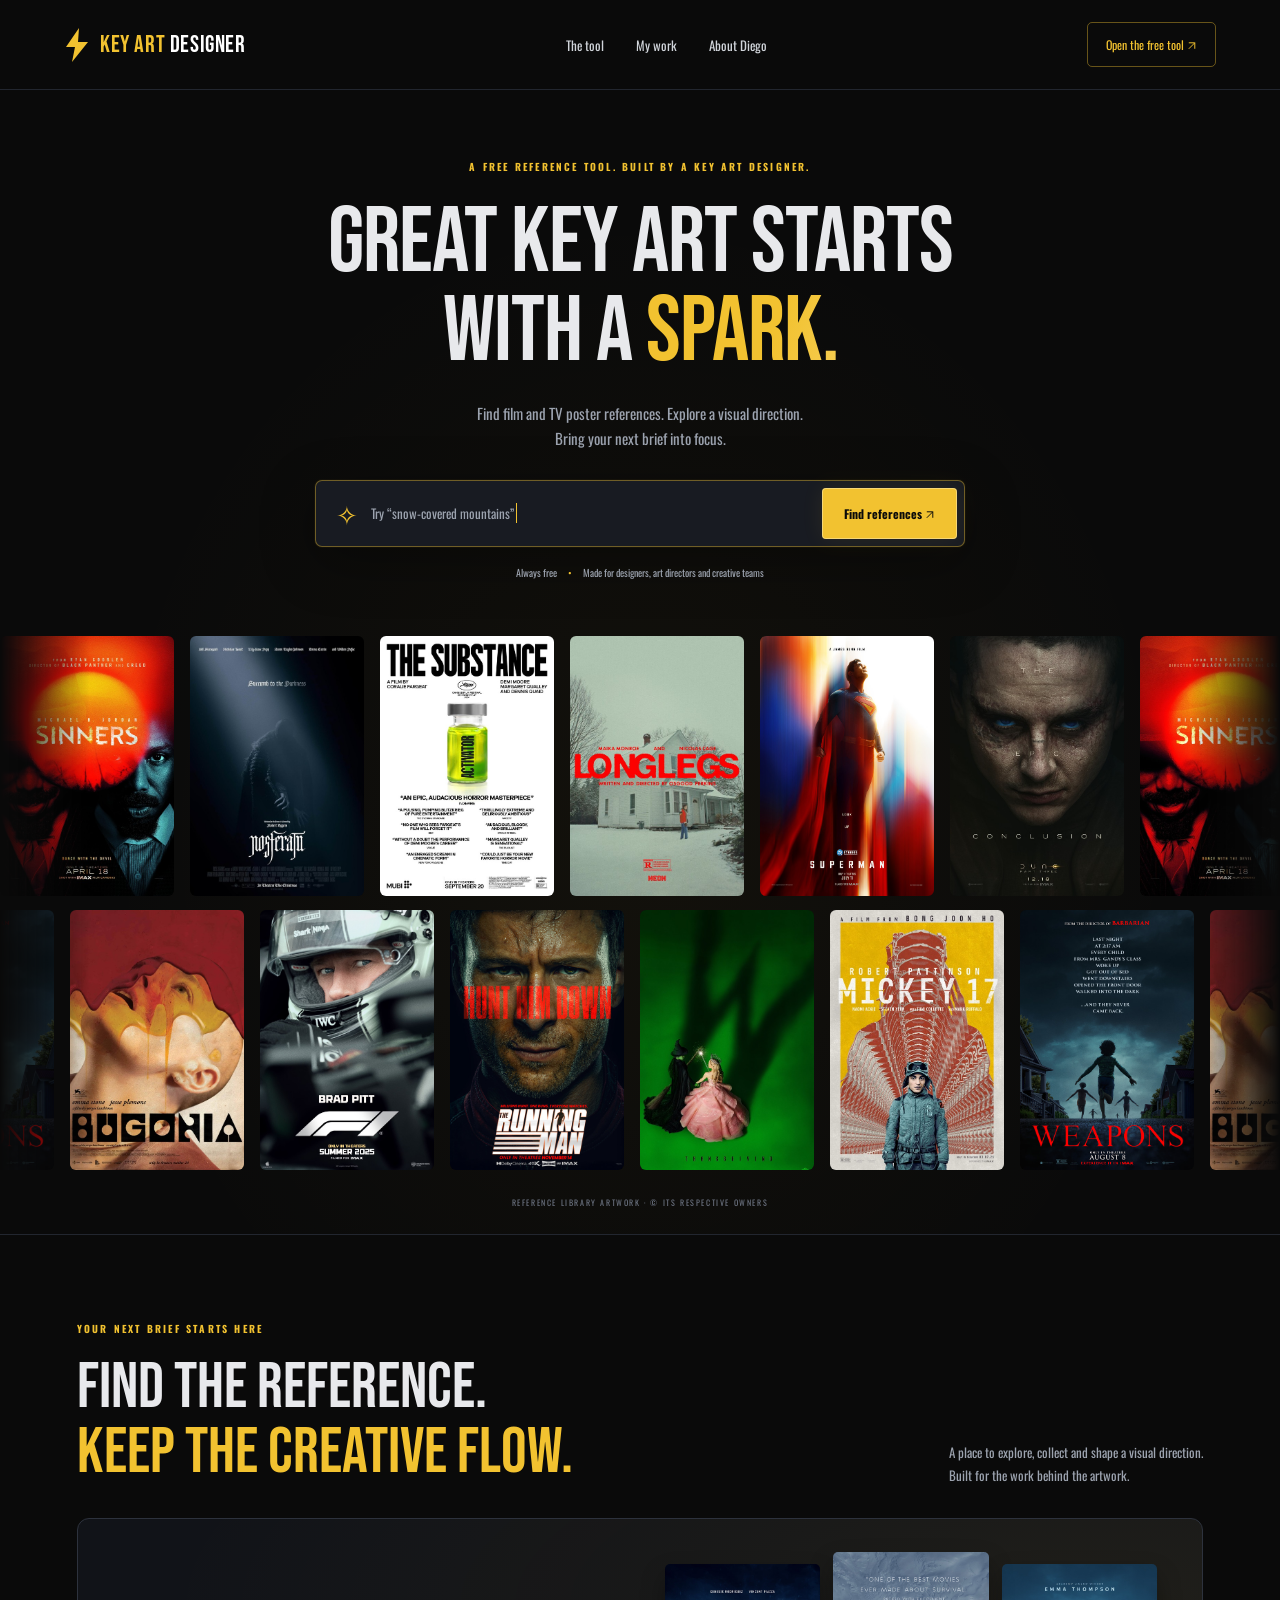
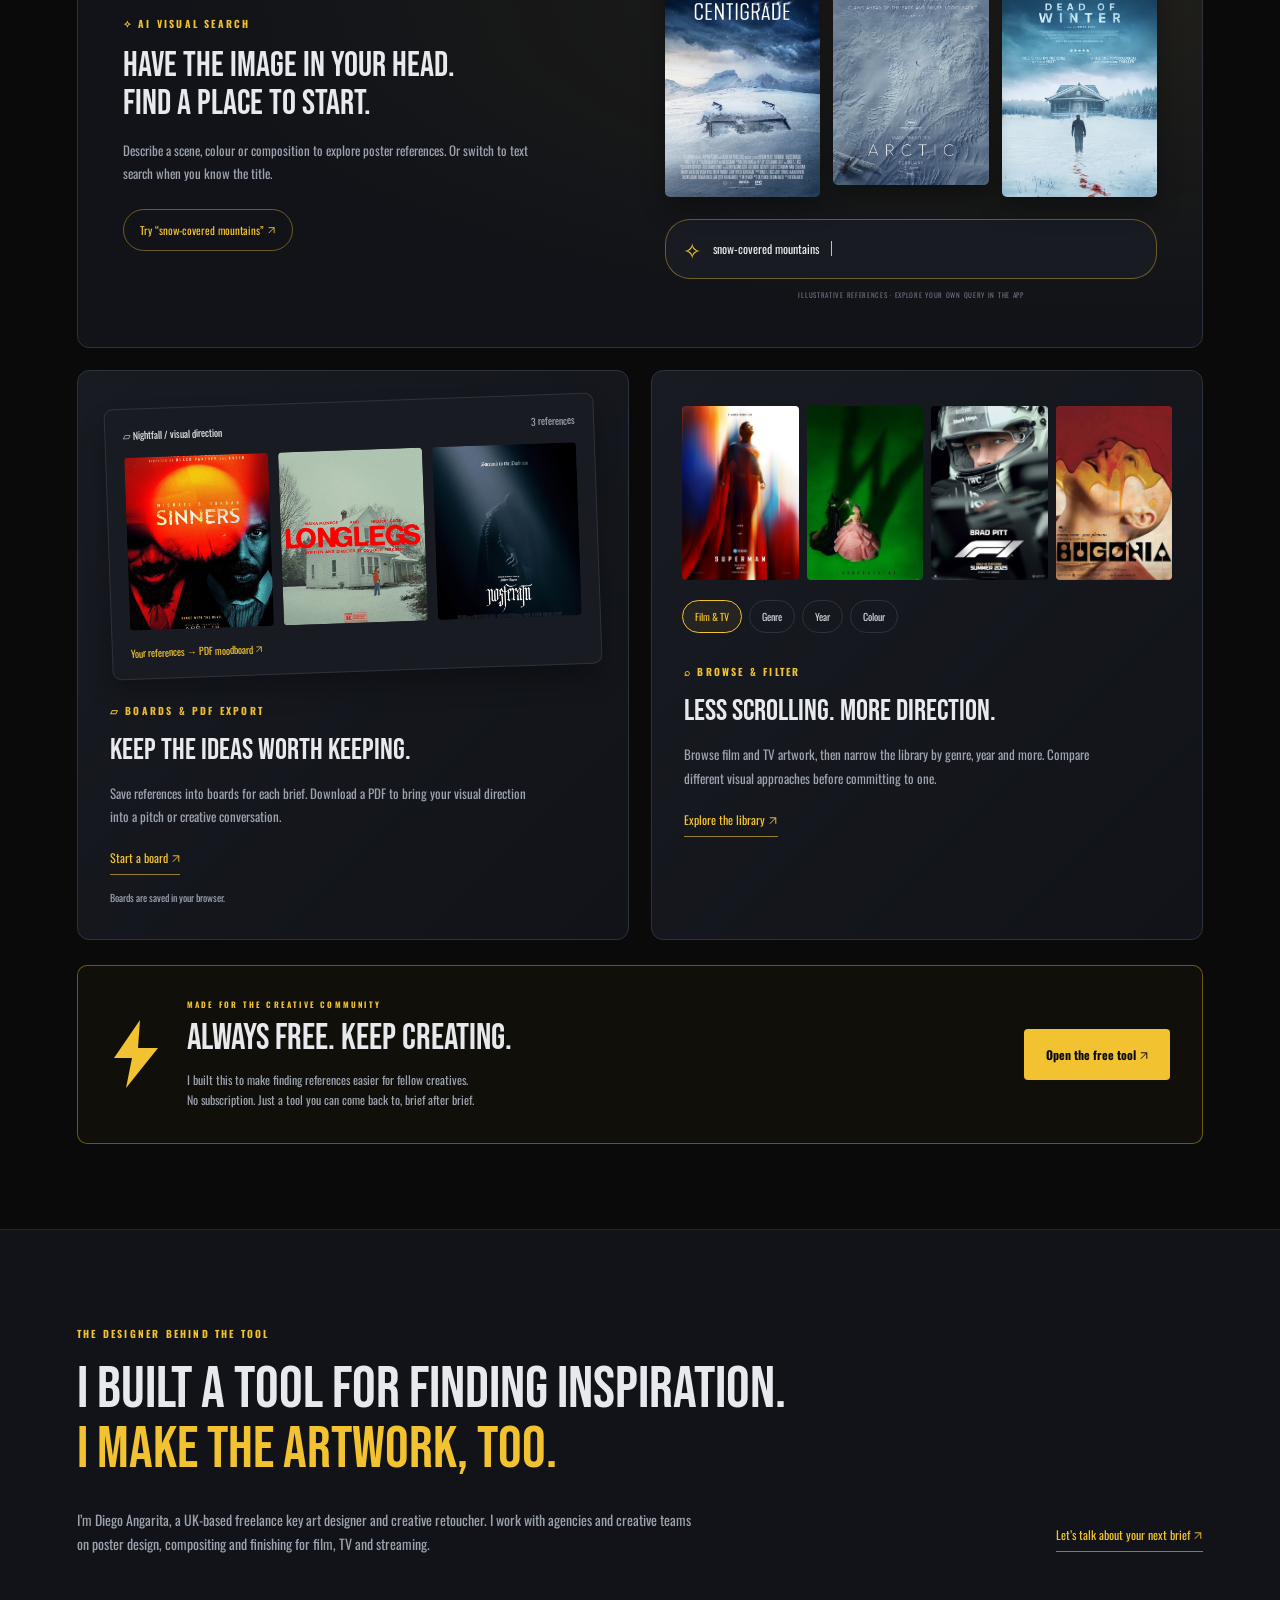
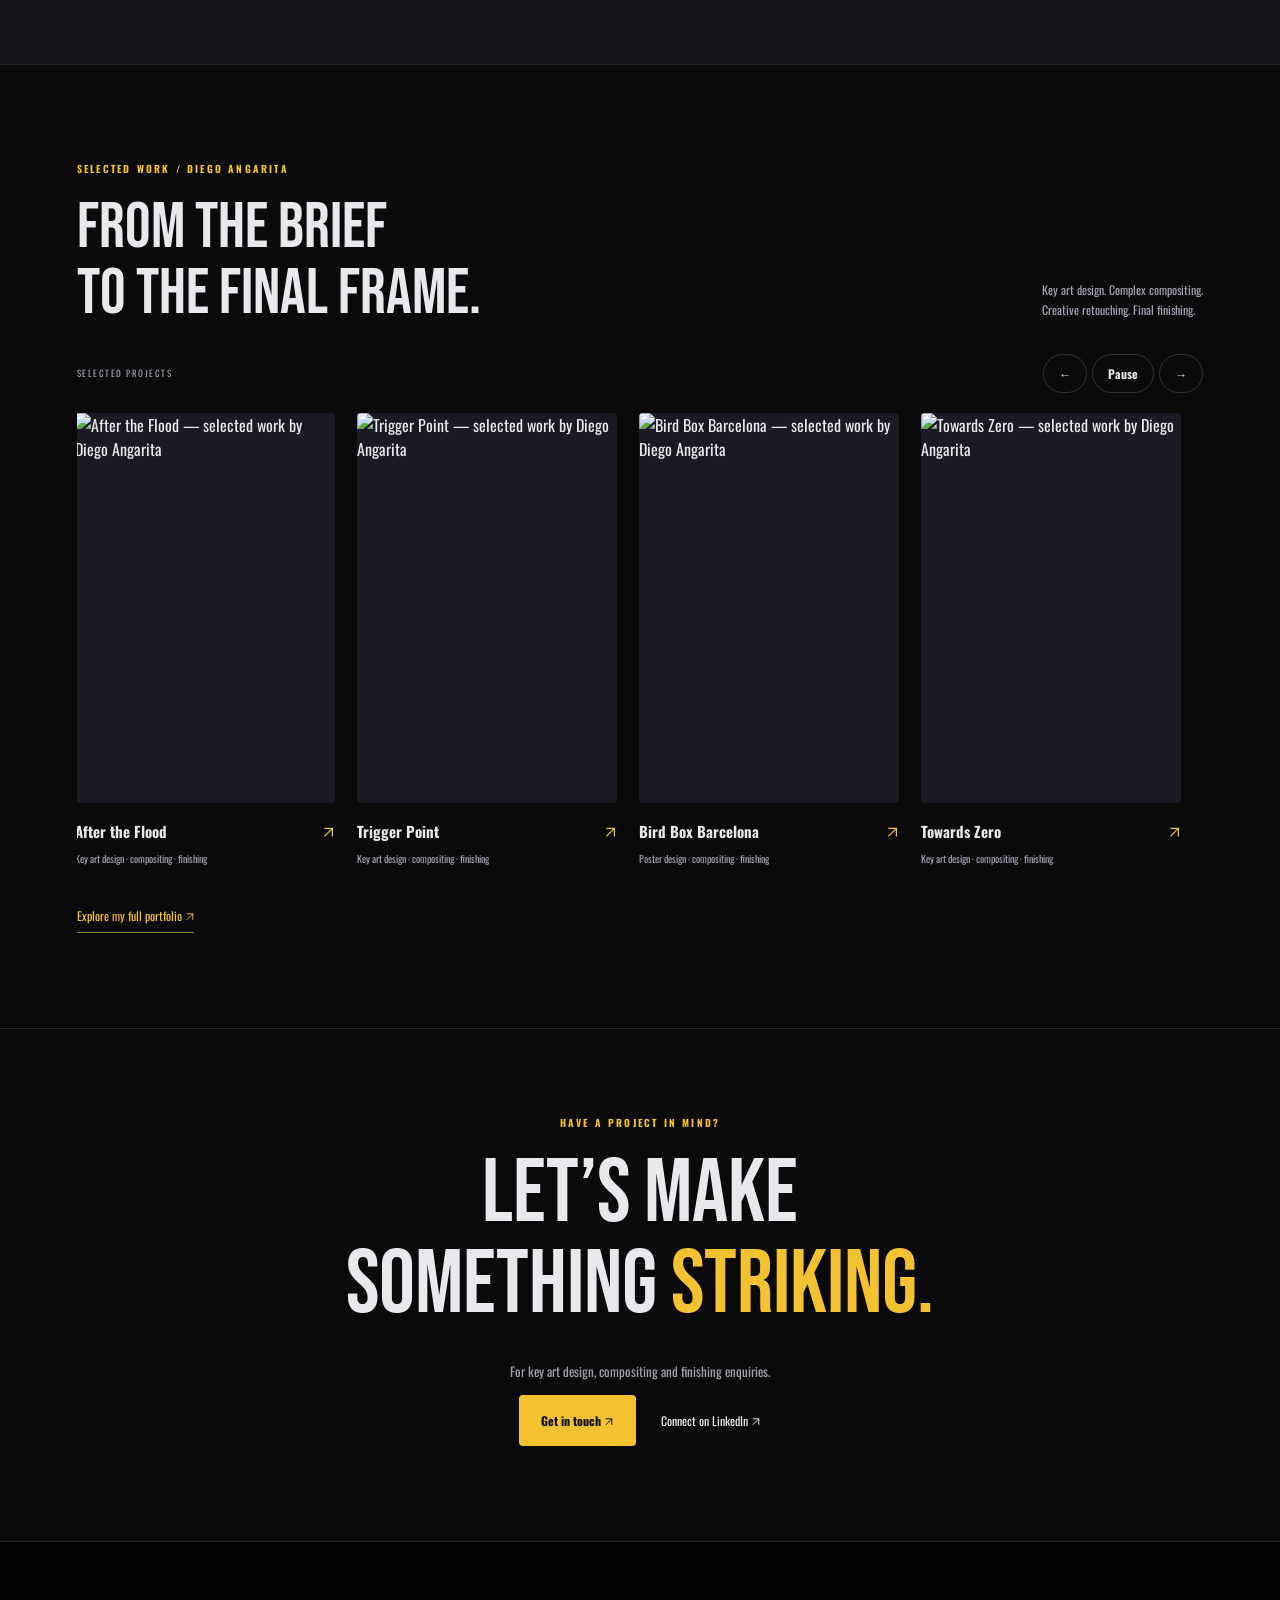
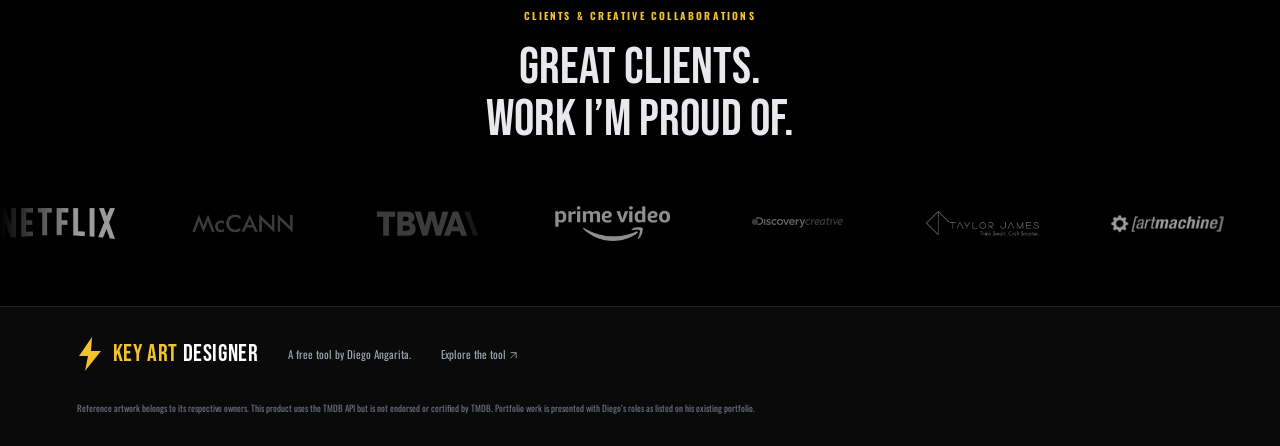
==== commit ca1844b6: "Render external arrows as SVG to prevent iPhone emoji" ====
--- a/index.html
+++ b/index.html
@@ -1 +1 @@
-<!doctype html><html lang="en"><head><meta charset="utf-8"><meta name="viewport" content="width=device-width,initial-scale=1"><title>Key Art Designer — Free Poster References & Diego Angarita</title><link rel="stylesheet" href="landing.css"><meta name="description" content="A free poster reference tool for key art designers and creative teams. Explore film and TV artwork, build boards, and discover key art design and finishing by Diego Angarita."><link rel="canonical" href="https://www.keyartdesigner.com/"></head><body><header><a class="brand" href="#"><svg width="26" height="34" viewBox="0 0 26 34" aria-hidden="true"><path d="M15 0 L2 19 L11 19 L8 34 L24 14 L14 14 Z" fill="#f2c230"/></svg><span class="brand-wordmark"><span class="brand-key">KEY ART</span> <span class="brand-designer">DESIGNER</span></span></a><nav><a href="#tool">The tool</a><a href="#work">My work</a><a href="#about">About Diego</a></nav><a class="navcta" href="https://app.keyartdesigner.com/">Open the free tool ↗</a></header><main><section class="hero" id="tool"><p class="eyebrow">A FREE REFERENCE TOOL. BUILT BY A KEY ART DESIGNER.</p><h1>Great key art starts<br>with a <em>spark.</em></h1><p class="intro">Find film and TV poster references. Explore a visual direction.<br class="desktop"> Bring your next brief into focus.</p><form action="https://app.keyartdesigner.com/" id="search"><label class="sr" for="q">Describe the poster you’re looking for</label><span class="search-spark" aria-hidden="true">✧</span><div class="search-input"><input id="q" name="q" placeholder="Describe a scene, colour or composition…" maxlength="200"><span class="typed-example" aria-hidden="true"></span></div><button>Find references ↗</button></form><p class="under">Always free <span>•</span> Made for designers, art directors and creative teams</p><div class="reference-carousel" aria-label="Reference artwork carousel"><div class="reference-lane"><div class="reference-track"><div class="reference-group"><img loading="lazy" src="b19f5356b2e7d109184994a0d3afe74aecf53e998e217b2cc3f1c4746d2aad8d.jpg" alt="Sinners — reference artwork" width="300" height="450"><img loading="lazy" src="dc823b455cebda685d5b68f1313adc661754135587577b1805d720f39b4fd49d.jpg" alt="Nosferatu — reference artwork" width="300" height="450"><img loading="lazy" src="09f2d9abe2b2430918a66e9e1c12dd7cbbba882bf03c49df42cd15e193cce554.jpg" alt="The Substance — reference artwork" width="300" height="450"><img loading="lazy" src="3fec9ee9d8c1210d3df5efb0ea8b23c751242fd004b7255a6211622ff59d9b8d.jpg" alt="Longlegs — reference artwork" width="300" height="450"><img loading="lazy" src="5de2be1ef3e2891eedacd9628185fded83ab07cce4b535841e404434cd638766.jpg" alt="Superman — reference artwork" width="300" height="450"><img loading="lazy" src="17f97370c22d61b75d6b6f0586e39b48b4467f76f95b303736c46532b04087e5.jpg" alt="Dune: Part Three — reference artwork" width="300" height="450"></div><div class="reference-group" aria-hidden="true"><img loading="lazy" src="b19f5356b2e7d109184994a0d3afe74aecf53e998e217b2cc3f1c4746d2aad8d.jpg" alt="" width="300" height="450"><img loading="lazy" src="dc823b455cebda685d5b68f1313adc661754135587577b1805d720f39b4fd49d.jpg" alt="" width="300" height="450"><img loading="lazy" src="09f2d9abe2b2430918a66e9e1c12dd7cbbba882bf03c49df42cd15e193cce554.jpg" alt="" width="300" height="450"><img loading="lazy" src="3fec9ee9d8c1210d3df5efb0ea8b23c751242fd004b7255a6211622ff59d9b8d.jpg" alt="" width="300" height="450"><img loading="lazy" src="5de2be1ef3e2891eedacd9628185fded83ab07cce4b535841e404434cd638766.jpg" alt="" width="300" height="450"><img loading="lazy" src="17f97370c22d61b75d6b6f0586e39b48b4467f76f95b303736c46532b04087e5.jpg" alt="" width="300" height="450"></div></div></div><div class="reference-lane"><div class="reference-track"><div class="reference-group"><img loading="lazy" src="48a9297d73c0d62643b4b2566bdbcda5d4a18e98830685225c7ea23134b7b29a.jpg" alt="Weapons — reference artwork" width="300" height="450"><img loading="lazy" src="ca347ccff1b55aeec9c219111e9031f986d470fa6d16d43d20808c32b6160863.jpg" alt="Bugonia — reference artwork" width="300" height="450"><img loading="lazy" src="fc5cff54e3ee176c1b3bea13984db13d51cb49363335833ffd0beae7c2831424.jpg" alt="F1 — reference artwork" width="300" height="450"><img loading="lazy" src="fcbbef569fdb229d9f72374d4dcc1fc04318d35eaa15409ced4d290b612cb239.jpg" alt="The Running Man — reference artwork" width="300" height="450"><img loading="lazy" src="abe7d6b69911aba59c552bd093fc0b79a353b07b395ed9be2f34cef2023dbf4a.jpg" alt="Wicked — reference artwork" width="300" height="450"><img loading="lazy" src="44bad8e454ddbbcb2903734810844798e7579cc479c8744d9cbd6a0b03b453aa.jpg" alt="Mickey 17 — reference artwork" width="300" height="450"></div><div class="reference-group" aria-hidden="true"><img loading="lazy" src="48a9297d73c0d62643b4b2566bdbcda5d4a18e98830685225c7ea23134b7b29a.jpg" alt="" width="300" height="450"><img loading="lazy" src="ca347ccff1b55aeec9c219111e9031f986d470fa6d16d43d20808c32b6160863.jpg" alt="" width="300" height="450"><img loading="lazy" src="fc5cff54e3ee176c1b3bea13984db13d51cb49363335833ffd0beae7c2831424.jpg" alt="" width="300" height="450"><img loading="lazy" src="fcbbef569fdb229d9f72374d4dcc1fc04318d35eaa15409ced4d290b612cb239.jpg" alt="" width="300" height="450"><img loading="lazy" src="abe7d6b69911aba59c552bd093fc0b79a353b07b395ed9be2f34cef2023dbf4a.jpg" alt="" width="300" height="450"><img loading="lazy" src="44bad8e454ddbbcb2903734810844798e7579cc479c8744d9cbd6a0b03b453aa.jpg" alt="" width="300" height="450"></div></div></div></div><p class="credit">REFERENCE LIBRARY ARTWORK · © ITS RESPECTIVE OWNERS</p></section><section class="feature-section" id="features" aria-labelledby="feature-heading"><div class="feature-heading"><div><p class="eyebrow">YOUR NEXT BRIEF STARTS HERE</p><h2 id="feature-heading">Find the reference.<br><em>Keep the creative flow.</em></h2></div><p>A place to explore, collect and shape a visual direction.<br>Built for the work behind the artwork.</p></div><article class="feature-card visual-feature"><div class="feature-copy"><p class="eyebrow">✧ AI VISUAL SEARCH</p><h3>Have the image in your head.<br>Find a place to start.</h3><p>Describe a scene, colour or composition to explore poster references. Or switch to text search when you know the title.</p><a class="feature-chip" href="https://app.keyartdesigner.com/#/search?mode=ai&amp;q=snow-covered%20mountains">Try “snow-covered mountains” ↗</a></div><div class="feature-demo"><div class="demo-posters"><img loading="lazy" src="805dee6580e185d760273d935ddb80b0da53021b5b77af0b8008b640564007da.jpg" alt="Centigrade — illustrative reference artwork"><img loading="lazy" src="059af86e5f69cfcda186cb487c9712491036520171cae0e2dc4456fda39c0ad2.jpg" alt="Arctic — illustrative reference artwork"><img loading="lazy" src="42e43cb26120067ceb2ebaaec2697c12d695253666d1efa2a35e58702d49c4e7.jpg" alt="Dead of Winter — illustrative reference artwork"></div><div class="demo-query"><span>✧</span> snow-covered mountains <span class="query-cursor" aria-hidden="true"></span></div><small>ILLUSTRATIVE REFERENCES · EXPLORE YOUR OWN QUERY IN THE APP</small></div></article><div class="feature-pair"><article class="feature-card"><div class="board-demo"><div class="board-label"><span>▱ Nightfall / visual direction</span><span>3 references</span></div><div class="board-posters"><img loading="lazy" src="b19f5356b2e7d109184994a0d3afe74aecf53e998e217b2cc3f1c4746d2aad8d.jpg" alt="Sinners — illustrative reference artwork"><img loading="lazy" src="3fec9ee9d8c1210d3df5efb0ea8b23c751242fd004b7255a6211622ff59d9b8d.jpg" alt="Longlegs — illustrative reference artwork"><img loading="lazy" src="dc823b455cebda685d5b68f1313adc661754135587577b1805d720f39b4fd49d.jpg" alt="Nosferatu — illustrative reference artwork"></div><div class="pdf-label">Your references → PDF moodboard ↗</div></div><div class="feature-copy"><p class="eyebrow">▱ BOARDS & PDF EXPORT</p><h3>Keep the ideas worth keeping.</h3><p>Save references into boards for each brief. Download a PDF to bring your visual direction into a pitch or creative conversation.</p><a class="textlink" href="https://app.keyartdesigner.com/#/boards">Start a board ↗</a><small class="feature-note">Boards are saved in your browser.</small></div></article><article class="feature-card"><div class="filter-demo"><div class="filter-posters"><img loading="lazy" src="5de2be1ef3e2891eedacd9628185fded83ab07cce4b535841e404434cd638766.jpg" alt="Superman — illustrative reference artwork"><img loading="lazy" src="abe7d6b69911aba59c552bd093fc0b79a353b07b395ed9be2f34cef2023dbf4a.jpg" alt="Wicked — illustrative reference artwork"><img loading="lazy" src="fc5cff54e3ee176c1b3bea13984db13d51cb49363335833ffd0beae7c2831424.jpg" alt="F1 — illustrative reference artwork"><img loading="lazy" src="ca347ccff1b55aeec9c219111e9031f986d470fa6d16d43d20808c32b6160863.jpg" alt="Bugonia — illustrative reference artwork"></div><div class="filter-labels"><span>Film & TV</span><span>Genre</span><span>Year</span><span>Colour</span></div></div><div class="feature-copy"><p class="eyebrow">⌕ BROWSE & FILTER</p><h3>Less scrolling. More direction.</h3><p>Browse film and TV artwork, then narrow the library by genre, year and more. Compare different visual approaches before committing to one.</p><a class="textlink" href="https://app.keyartdesigner.com/">Explore the library ↗</a></div></article></div><div class="free-promise"><div class="free-icon" aria-hidden="true"><svg width="52" height="68" viewBox="0 0 26 34" aria-hidden="true"><path d="M15 0 L2 19 L11 19 L8 34 L24 14 L14 14 Z" fill="#f2c230"/></svg></div><div><p class="eyebrow">MADE FOR THE CREATIVE COMMUNITY</p><h3>Always free. Keep creating.</h3><p>I built this to make finding references easier for fellow creatives.<br>No subscription. Just a tool you can come back to, brief after brief.</p></div><a class="button" href="https://app.keyartdesigner.com/">Open the free tool ↗</a></div></section><section class="bridge" id="about"><p class="eyebrow">THE DESIGNER BEHIND THE TOOL</p><h2>I built a tool for finding inspiration.<br><em>I make the artwork, too.</em></h2><div class="bio"><p>I’m Diego Angarita, a UK-based freelance key art designer and creative retoucher. I work with agencies and creative teams on poster design, compositing and finishing for film, TV and streaming.</p><a class="textlink" href="https://www.freelanceretoucher.com/retouching-service">Let’s talk about your next brief ↗</a></div></section><section class="selected" id="work"><div class="workhead"><div><p class="eyebrow">SELECTED WORK / DIEGO ANGARITA</p><h2>From the brief<br>to the final frame.</h2></div><p>Key art design. Complex compositing.<br>Creative retouching. Final finishing.</p></div><div class="portfolio-controls"><span>SELECTED PROJECTS</span><div><button type="button" class="work-prev" aria-label="Previous projects">←</button><button type="button" class="work-toggle" aria-pressed="false">Pause</button><button type="button" class="work-next" aria-label="Next projects">→</button></div></div><div class="portfolio-carousel" tabindex="0" role="region" aria-label="Selected work carousel"><div class="projectgrid"><a class="project" href="https://www.freelanceretoucher.com/" target="_blank" rel="noreferrer"><div class="art"><img loading="lazy" src="https://images.squarespace-cdn.com/content/v1/5d73d944bfc3b72a9a45781a/9036bd2d-e82c-49c1-9c11-6a6ef150d857/ITV_AFTER-THE-FLOOD_KA_v3%2B%281%29.jpg?format=750w" alt="After the Flood — selected work by Diego Angarita"></div><div class="projectcaption"><h3>After the Flood</h3><span>↗</span></div><p>Key art design · compositing · finishing</p></a><a class="project" href="https://www.freelanceretoucher.com/" target="_blank" rel="noreferrer"><div class="art"><img loading="lazy" src="https://images.squarespace-cdn.com/content/v1/5d73d944bfc3b72a9a45781a/4a2b7496-9c05-4309-95df-90feeeeb74b8/ITV_TRIGGER-POINT-KeyArt-2025_R4a_9-16.jpg?format=750w" alt="Trigger Point — selected work by Diego Angarita"></div><div class="projectcaption"><h3>Trigger Point</h3><span>↗</span></div><p>Key art design · compositing · finishing</p></a><a class="project" href="https://www.freelanceretoucher.com/" target="_blank" rel="noreferrer"><div class="art"><img loading="lazy" src="https://images.squarespace-cdn.com/content/v1/5d73d944bfc3b72a9a45781a/efadd920-b5b2-430a-88e1-1d5fe1957e34/bird-box-barcelona-key-art-poster.jpg?format=750w" alt="Bird Box Barcelona — selected work by Diego Angarita"></div><div class="projectcaption"><h3>Bird Box Barcelona</h3><span>↗</span></div><p>Poster design · compositing · finishing</p></a><a class="project" href="https://www.freelanceretoucher.com/" target="_blank" rel="noreferrer"><div class="art"><img loading="lazy" src="https://images.squarespace-cdn.com/content/v1/5d73d944bfc3b72a9a45781a/06b9a5d5-e1f5-4dd7-95cf-54e8184f5768/towards-zero-key-art-poster.jpg?format=750w" alt="Towards Zero — selected work by Diego Angarita"></div><div class="projectcaption"><h3>Towards Zero</h3><span>↗</span></div><p>Key art design · compositing · finishing</p></a><a class="project" href="https://www.freelanceretoucher.com/" target="_blank" rel="noreferrer"><div class="art"><img loading="lazy" src="https://images.squarespace-cdn.com/content/v1/5d73d944bfc3b72a9a45781a/bfbd9b42-96af-4a92-86c3-673a7218f0fd/BBC_DR_WHO_2023_OOH_D6_w2c_3415%2Bx%2B5120.jpg?format=750w" alt="Doctor Who — selected work by Diego Angarita"></div><div class="projectcaption"><h3>Doctor Who</h3><span>↗</span></div><p>Key art design · compositing · finishing</p></a></div></div><a class="textlink" href="https://www.freelanceretoucher.com/">Explore my full portfolio ↗</a></section><section class="contact"><p class="eyebrow">HAVE A PROJECT IN MIND?</p><h2>Let’s make<br>something <em>striking.</em></h2><p>For key art design, compositing and finishing enquiries.</p><a class="button" href="https://www.freelanceretoucher.com/retouching-service">Get in touch ↗</a><a class="secondary" href="https://www.linkedin.com/in/freelanceretoucher/">Connect on LinkedIn ↗</a></section><section class="client-proof" aria-labelledby="client-heading"><p class="eyebrow">CLIENTS & CREATIVE COLLABORATIONS</p><h2 id="client-heading">Great clients.<br>Work I’m proud of.</h2><div class="client-window"><div class="client-track"><div class="client-group"><img src="logos/netflix.webp" alt="Netflix" class="invert"><img src="logos/mccann.webp" alt="McCann" class=""><img src="logos/tbwa.webp" alt="TBWA" class=""><img src="logos/primevideo.webp" alt="Prime Video" class="invert"><img src="logos/discoverycreative.webp" alt="Discovery Creative" class=""><img src="logos/taylorjames.webp" alt="Taylor James" class="invert"><img src="logos/artmachine.webp" alt="Artmachine" class="invert"><img src="logos/ae.webp" alt="A&E" class=""><img src="logos/tea.webp" alt="TEA" class=""><img src="logos/avenuesixty7.webp" alt="Avenue Sixty7" class=""><img src="logos/fifa.webp" alt="FIFA" class="invert"><img src="logos/bbcworldwide.webp" alt="BBC Worldwide" class=""></div><div class="client-group" aria-hidden="true"><img src="logos/netflix.webp" alt="" class="invert"><img src="logos/mccann.webp" alt="" class=""><img src="logos/tbwa.webp" alt="" class=""><img src="logos/primevideo.webp" alt="" class="invert"><img src="logos/discoverycreative.webp" alt="" class=""><img src="logos/taylorjames.webp" alt="" class="invert"><img src="logos/artmachine.webp" alt="" class="invert"><img src="logos/ae.webp" alt="" class=""><img src="logos/tea.webp" alt="" class=""><img src="logos/avenuesixty7.webp" alt="" class=""><img src="logos/fifa.webp" alt="" class="invert"><img src="logos/bbcworldwide.webp" alt="" class=""></div></div></div></section></main><footer><a class="brand" href="#"><svg width="26" height="34" viewBox="0 0 26 34" aria-hidden="true"><path d="M15 0 L2 19 L11 19 L8 34 L24 14 L14 14 Z" fill="#f2c230"/></svg><span class="brand-wordmark"><span class="brand-key">KEY ART</span> <span class="brand-designer">DESIGNER</span></span></a><p>A free tool by Diego Angarita.</p><a href="https://app.keyartdesigner.com/">Explore the tool ↗</a><small>Reference artwork belongs to its respective owners. This product uses the TMDB API but is not endorsed or certified by TMDB. Portfolio work is presented with Diego’s roles as listed on his existing portfolio.</small></footer><script>document.querySelector('#search').addEventListener('submit',e=>{e.preventDefault();const q=document.querySelector('#q').value.trim();if(q)location.href='https://app.keyartdesigner.com/#/search?mode=ai&q='+encodeURIComponent(q)})</script><script src="supabase-config.js"></script><script src="landing-data.js"></script></body></html>+<!doctype html><html lang="en"><head><meta charset="utf-8"><meta name="viewport" content="width=device-width,initial-scale=1"><title>Key Art Designer — Free Poster References & Diego Angarita</title><link rel="stylesheet" href="landing.css"><meta name="description" content="A free poster reference tool for key art designers and creative teams. Explore film and TV artwork, build boards, and discover key art design and finishing by Diego Angarita."><link rel="canonical" href="https://www.keyartdesigner.com/"></head><body><header><a class="brand" href="#"><svg width="26" height="34" viewBox="0 0 26 34" aria-hidden="true"><path d="M15 0 L2 19 L11 19 L8 34 L24 14 L14 14 Z" fill="#f2c230"/></svg><span class="brand-wordmark"><span class="brand-key">KEY ART</span> <span class="brand-designer">DESIGNER</span></span></a><nav><a href="#tool">The tool</a><a href="#work">My work</a><a href="#about">About Diego</a></nav><a class="navcta" href="https://app.keyartdesigner.com/">Open the free tool <svg class="external-arrow" width="0.8em" height="0.8em" viewBox="0 0 16 16" fill="none" stroke="currentColor" stroke-width="1.6" aria-hidden="true" focusable="false" style="display:inline-block;vertical-align:-0.05em;flex-shrink:0"><path d="M3 13 13 3M3 3h10v10"/></svg></a></header><main><section class="hero" id="tool"><p class="eyebrow">A FREE REFERENCE TOOL. BUILT BY A KEY ART DESIGNER.</p><h1>Great key art starts<br>with a <em>spark.</em></h1><p class="intro">Find film and TV poster references. Explore a visual direction.<br class="desktop"> Bring your next brief into focus.</p><form action="https://app.keyartdesigner.com/" id="search"><label class="sr" for="q">Describe the poster you’re looking for</label><span class="search-spark" aria-hidden="true">✧</span><div class="search-input"><input id="q" name="q" placeholder="Describe a scene, colour or composition…" maxlength="200"><span class="typed-example" aria-hidden="true"></span></div><button>Find references <svg class="external-arrow" width="0.8em" height="0.8em" viewBox="0 0 16 16" fill="none" stroke="currentColor" stroke-width="1.6" aria-hidden="true" focusable="false" style="display:inline-block;vertical-align:-0.05em;flex-shrink:0"><path d="M3 13 13 3M3 3h10v10"/></svg></button></form><p class="under">Always free <span>•</span> Made for designers, art directors and creative teams</p><div class="reference-carousel" aria-label="Reference artwork carousel"><div class="reference-lane"><div class="reference-track"><div class="reference-group"><img loading="lazy" src="b19f5356b2e7d109184994a0d3afe74aecf53e998e217b2cc3f1c4746d2aad8d.jpg" alt="Sinners — reference artwork" width="300" height="450"><img loading="lazy" src="dc823b455cebda685d5b68f1313adc661754135587577b1805d720f39b4fd49d.jpg" alt="Nosferatu — reference artwork" width="300" height="450"><img loading="lazy" src="09f2d9abe2b2430918a66e9e1c12dd7cbbba882bf03c49df42cd15e193cce554.jpg" alt="The Substance — reference artwork" width="300" height="450"><img loading="lazy" src="3fec9ee9d8c1210d3df5efb0ea8b23c751242fd004b7255a6211622ff59d9b8d.jpg" alt="Longlegs — reference artwork" width="300" height="450"><img loading="lazy" src="5de2be1ef3e2891eedacd9628185fded83ab07cce4b535841e404434cd638766.jpg" alt="Superman — reference artwork" width="300" height="450"><img loading="lazy" src="17f97370c22d61b75d6b6f0586e39b48b4467f76f95b303736c46532b04087e5.jpg" alt="Dune: Part Three — reference artwork" width="300" height="450"></div><div class="reference-group" aria-hidden="true"><img loading="lazy" src="b19f5356b2e7d109184994a0d3afe74aecf53e998e217b2cc3f1c4746d2aad8d.jpg" alt="" width="300" height="450"><img loading="lazy" src="dc823b455cebda685d5b68f1313adc661754135587577b1805d720f39b4fd49d.jpg" alt="" width="300" height="450"><img loading="lazy" src="09f2d9abe2b2430918a66e9e1c12dd7cbbba882bf03c49df42cd15e193cce554.jpg" alt="" width="300" height="450"><img loading="lazy" src="3fec9ee9d8c1210d3df5efb0ea8b23c751242fd004b7255a6211622ff59d9b8d.jpg" alt="" width="300" height="450"><img loading="lazy" src="5de2be1ef3e2891eedacd9628185fded83ab07cce4b535841e404434cd638766.jpg" alt="" width="300" height="450"><img loading="lazy" src="17f97370c22d61b75d6b6f0586e39b48b4467f76f95b303736c46532b04087e5.jpg" alt="" width="300" height="450"></div></div></div><div class="reference-lane"><div class="reference-track"><div class="reference-group"><img loading="lazy" src="48a9297d73c0d62643b4b2566bdbcda5d4a18e98830685225c7ea23134b7b29a.jpg" alt="Weapons — reference artwork" width="300" height="450"><img loading="lazy" src="ca347ccff1b55aeec9c219111e9031f986d470fa6d16d43d20808c32b6160863.jpg" alt="Bugonia — reference artwork" width="300" height="450"><img loading="lazy" src="fc5cff54e3ee176c1b3bea13984db13d51cb49363335833ffd0beae7c2831424.jpg" alt="F1 — reference artwork" width="300" height="450"><img loading="lazy" src="fcbbef569fdb229d9f72374d4dcc1fc04318d35eaa15409ced4d290b612cb239.jpg" alt="The Running Man — reference artwork" width="300" height="450"><img loading="lazy" src="abe7d6b69911aba59c552bd093fc0b79a353b07b395ed9be2f34cef2023dbf4a.jpg" alt="Wicked — reference artwork" width="300" height="450"><img loading="lazy" src="44bad8e454ddbbcb2903734810844798e7579cc479c8744d9cbd6a0b03b453aa.jpg" alt="Mickey 17 — reference artwork" width="300" height="450"></div><div class="reference-group" aria-hidden="true"><img loading="lazy" src="48a9297d73c0d62643b4b2566bdbcda5d4a18e98830685225c7ea23134b7b29a.jpg" alt="" width="300" height="450"><img loading="lazy" src="ca347ccff1b55aeec9c219111e9031f986d470fa6d16d43d20808c32b6160863.jpg" alt="" width="300" height="450"><img loading="lazy" src="fc5cff54e3ee176c1b3bea13984db13d51cb49363335833ffd0beae7c2831424.jpg" alt="" width="300" height="450"><img loading="lazy" src="fcbbef569fdb229d9f72374d4dcc1fc04318d35eaa15409ced4d290b612cb239.jpg" alt="" width="300" height="450"><img loading="lazy" src="abe7d6b69911aba59c552bd093fc0b79a353b07b395ed9be2f34cef2023dbf4a.jpg" alt="" width="300" height="450"><img loading="lazy" src="44bad8e454ddbbcb2903734810844798e7579cc479c8744d9cbd6a0b03b453aa.jpg" alt="" width="300" height="450"></div></div></div></div><p class="credit">REFERENCE LIBRARY ARTWORK · © ITS RESPECTIVE OWNERS</p></section><section class="feature-section" id="features" aria-labelledby="feature-heading"><div class="feature-heading"><div><p class="eyebrow">YOUR NEXT BRIEF STARTS HERE</p><h2 id="feature-heading">Find the reference.<br><em>Keep the creative flow.</em></h2></div><p>A place to explore, collect and shape a visual direction.<br>Built for the work behind the artwork.</p></div><article class="feature-card visual-feature"><div class="feature-copy"><p class="eyebrow">✧ AI VISUAL SEARCH</p><h3>Have the image in your head.<br>Find a place to start.</h3><p>Describe a scene, colour or composition to explore poster references. Or switch to text search when you know the title.</p><a class="feature-chip" href="https://app.keyartdesigner.com/#/search?mode=ai&amp;q=snow-covered%20mountains">Try “snow-covered mountains” <svg class="external-arrow" width="0.8em" height="0.8em" viewBox="0 0 16 16" fill="none" stroke="currentColor" stroke-width="1.6" aria-hidden="true" focusable="false" style="display:inline-block;vertical-align:-0.05em;flex-shrink:0"><path d="M3 13 13 3M3 3h10v10"/></svg></a></div><div class="feature-demo"><div class="demo-posters"><img loading="lazy" src="805dee6580e185d760273d935ddb80b0da53021b5b77af0b8008b640564007da.jpg" alt="Centigrade — illustrative reference artwork"><img loading="lazy" src="059af86e5f69cfcda186cb487c9712491036520171cae0e2dc4456fda39c0ad2.jpg" alt="Arctic — illustrative reference artwork"><img loading="lazy" src="42e43cb26120067ceb2ebaaec2697c12d695253666d1efa2a35e58702d49c4e7.jpg" alt="Dead of Winter — illustrative reference artwork"></div><div class="demo-query"><span>✧</span> snow-covered mountains <span class="query-cursor" aria-hidden="true"></span></div><small>ILLUSTRATIVE REFERENCES · EXPLORE YOUR OWN QUERY IN THE APP</small></div></article><div class="feature-pair"><article class="feature-card"><div class="board-demo"><div class="board-label"><span>▱ Nightfall / visual direction</span><span>3 references</span></div><div class="board-posters"><img loading="lazy" src="b19f5356b2e7d109184994a0d3afe74aecf53e998e217b2cc3f1c4746d2aad8d.jpg" alt="Sinners — illustrative reference artwork"><img loading="lazy" src="3fec9ee9d8c1210d3df5efb0ea8b23c751242fd004b7255a6211622ff59d9b8d.jpg" alt="Longlegs — illustrative reference artwork"><img loading="lazy" src="dc823b455cebda685d5b68f1313adc661754135587577b1805d720f39b4fd49d.jpg" alt="Nosferatu — illustrative reference artwork"></div><div class="pdf-label">Your references → PDF moodboard <svg class="external-arrow" width="0.8em" height="0.8em" viewBox="0 0 16 16" fill="none" stroke="currentColor" stroke-width="1.6" aria-hidden="true" focusable="false" style="display:inline-block;vertical-align:-0.05em;flex-shrink:0"><path d="M3 13 13 3M3 3h10v10"/></svg></div></div><div class="feature-copy"><p class="eyebrow">▱ BOARDS & PDF EXPORT</p><h3>Keep the ideas worth keeping.</h3><p>Save references into boards for each brief. Download a PDF to bring your visual direction into a pitch or creative conversation.</p><a class="textlink" href="https://app.keyartdesigner.com/#/boards">Start a board <svg class="external-arrow" width="0.8em" height="0.8em" viewBox="0 0 16 16" fill="none" stroke="currentColor" stroke-width="1.6" aria-hidden="true" focusable="false" style="display:inline-block;vertical-align:-0.05em;flex-shrink:0"><path d="M3 13 13 3M3 3h10v10"/></svg></a><small class="feature-note">Boards are saved in your browser.</small></div></article><article class="feature-card"><div class="filter-demo"><div class="filter-posters"><img loading="lazy" src="5de2be1ef3e2891eedacd9628185fded83ab07cce4b535841e404434cd638766.jpg" alt="Superman — illustrative reference artwork"><img loading="lazy" src="abe7d6b69911aba59c552bd093fc0b79a353b07b395ed9be2f34cef2023dbf4a.jpg" alt="Wicked — illustrative reference artwork"><img loading="lazy" src="fc5cff54e3ee176c1b3bea13984db13d51cb49363335833ffd0beae7c2831424.jpg" alt="F1 — illustrative reference artwork"><img loading="lazy" src="ca347ccff1b55aeec9c219111e9031f986d470fa6d16d43d20808c32b6160863.jpg" alt="Bugonia — illustrative reference artwork"></div><div class="filter-labels"><span>Film & TV</span><span>Genre</span><span>Year</span><span>Colour</span></div></div><div class="feature-copy"><p class="eyebrow">⌕ BROWSE & FILTER</p><h3>Less scrolling. More direction.</h3><p>Browse film and TV artwork, then narrow the library by genre, year and more. Compare different visual approaches before committing to one.</p><a class="textlink" href="https://app.keyartdesigner.com/">Explore the library <svg class="external-arrow" width="0.8em" height="0.8em" viewBox="0 0 16 16" fill="none" stroke="currentColor" stroke-width="1.6" aria-hidden="true" focusable="false" style="display:inline-block;vertical-align:-0.05em;flex-shrink:0"><path d="M3 13 13 3M3 3h10v10"/></svg></a></div></article></div><div class="free-promise"><div class="free-icon" aria-hidden="true"><svg width="52" height="68" viewBox="0 0 26 34" aria-hidden="true"><path d="M15 0 L2 19 L11 19 L8 34 L24 14 L14 14 Z" fill="#f2c230"/></svg></div><div><p class="eyebrow">MADE FOR THE CREATIVE COMMUNITY</p><h3>Always free. Keep creating.</h3><p>I built this to make finding references easier for fellow creatives.<br>No subscription. Just a tool you can come back to, brief after brief.</p></div><a class="button" href="https://app.keyartdesigner.com/">Open the free tool <svg class="external-arrow" width="0.8em" height="0.8em" viewBox="0 0 16 16" fill="none" stroke="currentColor" stroke-width="1.6" aria-hidden="true" focusable="false" style="display:inline-block;vertical-align:-0.05em;flex-shrink:0"><path d="M3 13 13 3M3 3h10v10"/></svg></a></div></section><section class="bridge" id="about"><p class="eyebrow">THE DESIGNER BEHIND THE TOOL</p><h2>I built a tool for finding inspiration.<br><em>I make the artwork, too.</em></h2><div class="bio"><p>I’m Diego Angarita, a UK-based freelance key art designer and creative retoucher. I work with agencies and creative teams on poster design, compositing and finishing for film, TV and streaming.</p><a class="textlink" href="https://www.freelanceretoucher.com/retouching-service">Let’s talk about your next brief <svg class="external-arrow" width="0.8em" height="0.8em" viewBox="0 0 16 16" fill="none" stroke="currentColor" stroke-width="1.6" aria-hidden="true" focusable="false" style="display:inline-block;vertical-align:-0.05em;flex-shrink:0"><path d="M3 13 13 3M3 3h10v10"/></svg></a></div></section><section class="selected" id="work"><div class="workhead"><div><p class="eyebrow">SELECTED WORK / DIEGO ANGARITA</p><h2>From the brief<br>to the final frame.</h2></div><p>Key art design. Complex compositing.<br>Creative retouching. Final finishing.</p></div><div class="portfolio-controls"><span>SELECTED PROJECTS</span><div><button type="button" class="work-prev" aria-label="Previous projects">←</button><button type="button" class="work-toggle" aria-pressed="false">Pause</button><button type="button" class="work-next" aria-label="Next projects">→</button></div></div><div class="portfolio-carousel" tabindex="0" role="region" aria-label="Selected work carousel"><div class="projectgrid"><a class="project" href="https://www.freelanceretoucher.com/" target="_blank" rel="noreferrer"><div class="art"><img loading="lazy" src="https://images.squarespace-cdn.com/content/v1/5d73d944bfc3b72a9a45781a/9036bd2d-e82c-49c1-9c11-6a6ef150d857/ITV_AFTER-THE-FLOOD_KA_v3%2B%281%29.jpg?format=750w" alt="After the Flood — selected work by Diego Angarita"></div><div class="projectcaption"><h3>After the Flood</h3><span><svg class="external-arrow" width="0.8em" height="0.8em" viewBox="0 0 16 16" fill="none" stroke="currentColor" stroke-width="1.6" aria-hidden="true" focusable="false" style="display:inline-block;vertical-align:-0.05em;flex-shrink:0"><path d="M3 13 13 3M3 3h10v10"/></svg></span></div><p>Key art design · compositing · finishing</p></a><a class="project" href="https://www.freelanceretoucher.com/" target="_blank" rel="noreferrer"><div class="art"><img loading="lazy" src="https://images.squarespace-cdn.com/content/v1/5d73d944bfc3b72a9a45781a/4a2b7496-9c05-4309-95df-90feeeeb74b8/ITV_TRIGGER-POINT-KeyArt-2025_R4a_9-16.jpg?format=750w" alt="Trigger Point — selected work by Diego Angarita"></div><div class="projectcaption"><h3>Trigger Point</h3><span><svg class="external-arrow" width="0.8em" height="0.8em" viewBox="0 0 16 16" fill="none" stroke="currentColor" stroke-width="1.6" aria-hidden="true" focusable="false" style="display:inline-block;vertical-align:-0.05em;flex-shrink:0"><path d="M3 13 13 3M3 3h10v10"/></svg></span></div><p>Key art design · compositing · finishing</p></a><a class="project" href="https://www.freelanceretoucher.com/" target="_blank" rel="noreferrer"><div class="art"><img loading="lazy" src="https://images.squarespace-cdn.com/content/v1/5d73d944bfc3b72a9a45781a/efadd920-b5b2-430a-88e1-1d5fe1957e34/bird-box-barcelona-key-art-poster.jpg?format=750w" alt="Bird Box Barcelona — selected work by Diego Angarita"></div><div class="projectcaption"><h3>Bird Box Barcelona</h3><span><svg class="external-arrow" width="0.8em" height="0.8em" viewBox="0 0 16 16" fill="none" stroke="currentColor" stroke-width="1.6" aria-hidden="true" focusable="false" style="display:inline-block;vertical-align:-0.05em;flex-shrink:0"><path d="M3 13 13 3M3 3h10v10"/></svg></span></div><p>Poster design · compositing · finishing</p></a><a class="project" href="https://www.freelanceretoucher.com/" target="_blank" rel="noreferrer"><div class="art"><img loading="lazy" src="https://images.squarespace-cdn.com/content/v1/5d73d944bfc3b72a9a45781a/06b9a5d5-e1f5-4dd7-95cf-54e8184f5768/towards-zero-key-art-poster.jpg?format=750w" alt="Towards Zero — selected work by Diego Angarita"></div><div class="projectcaption"><h3>Towards Zero</h3><span><svg class="external-arrow" width="0.8em" height="0.8em" viewBox="0 0 16 16" fill="none" stroke="currentColor" stroke-width="1.6" aria-hidden="true" focusable="false" style="display:inline-block;vertical-align:-0.05em;flex-shrink:0"><path d="M3 13 13 3M3 3h10v10"/></svg></span></div><p>Key art design · compositing · finishing</p></a><a class="project" href="https://www.freelanceretoucher.com/" target="_blank" rel="noreferrer"><div class="art"><img loading="lazy" src="https://images.squarespace-cdn.com/content/v1/5d73d944bfc3b72a9a45781a/bfbd9b42-96af-4a92-86c3-673a7218f0fd/BBC_DR_WHO_2023_OOH_D6_w2c_3415%2Bx%2B5120.jpg?format=750w" alt="Doctor Who — selected work by Diego Angarita"></div><div class="projectcaption"><h3>Doctor Who</h3><span><svg class="external-arrow" width="0.8em" height="0.8em" viewBox="0 0 16 16" fill="none" stroke="currentColor" stroke-width="1.6" aria-hidden="true" focusable="false" style="display:inline-block;vertical-align:-0.05em;flex-shrink:0"><path d="M3 13 13 3M3 3h10v10"/></svg></span></div><p>Key art design · compositing · finishing</p></a></div></div><a class="textlink" href="https://www.freelanceretoucher.com/">Explore my full portfolio <svg class="external-arrow" width="0.8em" height="0.8em" viewBox="0 0 16 16" fill="none" stroke="currentColor" stroke-width="1.6" aria-hidden="true" focusable="false" style="display:inline-block;vertical-align:-0.05em;flex-shrink:0"><path d="M3 13 13 3M3 3h10v10"/></svg></a></section><section class="contact"><p class="eyebrow">HAVE A PROJECT IN MIND?</p><h2>Let’s make<br>something <em>striking.</em></h2><p>For key art design, compositing and finishing enquiries.</p><a class="button" href="https://www.freelanceretoucher.com/retouching-service">Get in touch <svg class="external-arrow" width="0.8em" height="0.8em" viewBox="0 0 16 16" fill="none" stroke="currentColor" stroke-width="1.6" aria-hidden="true" focusable="false" style="display:inline-block;vertical-align:-0.05em;flex-shrink:0"><path d="M3 13 13 3M3 3h10v10"/></svg></a><a class="secondary" href="https://www.linkedin.com/in/freelanceretoucher/">Connect on LinkedIn <svg class="external-arrow" width="0.8em" height="0.8em" viewBox="0 0 16 16" fill="none" stroke="currentColor" stroke-width="1.6" aria-hidden="true" focusable="false" style="display:inline-block;vertical-align:-0.05em;flex-shrink:0"><path d="M3 13 13 3M3 3h10v10"/></svg></a></section><section class="client-proof" aria-labelledby="client-heading"><p class="eyebrow">CLIENTS & CREATIVE COLLABORATIONS</p><h2 id="client-heading">Great clients.<br>Work I’m proud of.</h2><div class="client-window"><div class="client-track"><div class="client-group"><img src="logos/netflix.webp" alt="Netflix" class="invert"><img src="logos/mccann.webp" alt="McCann" class=""><img src="logos/tbwa.webp" alt="TBWA" class=""><img src="logos/primevideo.webp" alt="Prime Video" class="invert"><img src="logos/discoverycreative.webp" alt="Discovery Creative" class=""><img src="logos/taylorjames.webp" alt="Taylor James" class="invert"><img src="logos/artmachine.webp" alt="Artmachine" class="invert"><img src="logos/ae.webp" alt="A&E" class=""><img src="logos/tea.webp" alt="TEA" class=""><img src="logos/avenuesixty7.webp" alt="Avenue Sixty7" class=""><img src="logos/fifa.webp" alt="FIFA" class="invert"><img src="logos/bbcworldwide.webp" alt="BBC Worldwide" class=""></div><div class="client-group" aria-hidden="true"><img src="logos/netflix.webp" alt="" class="invert"><img src="logos/mccann.webp" alt="" class=""><img src="logos/tbwa.webp" alt="" class=""><img src="logos/primevideo.webp" alt="" class="invert"><img src="logos/discoverycreative.webp" alt="" class=""><img src="logos/taylorjames.webp" alt="" class="invert"><img src="logos/artmachine.webp" alt="" class="invert"><img src="logos/ae.webp" alt="" class=""><img src="logos/tea.webp" alt="" class=""><img src="logos/avenuesixty7.webp" alt="" class=""><img src="logos/fifa.webp" alt="" class="invert"><img src="logos/bbcworldwide.webp" alt="" class=""></div></div></div></section></main><footer><a class="brand" href="#"><svg width="26" height="34" viewBox="0 0 26 34" aria-hidden="true"><path d="M15 0 L2 19 L11 19 L8 34 L24 14 L14 14 Z" fill="#f2c230"/></svg><span class="brand-wordmark"><span class="brand-key">KEY ART</span> <span class="brand-designer">DESIGNER</span></span></a><p>A free tool by Diego Angarita.</p><a href="https://app.keyartdesigner.com/">Explore the tool <svg class="external-arrow" width="0.8em" height="0.8em" viewBox="0 0 16 16" fill="none" stroke="currentColor" stroke-width="1.6" aria-hidden="true" focusable="false" style="display:inline-block;vertical-align:-0.05em;flex-shrink:0"><path d="M3 13 13 3M3 3h10v10"/></svg></a><small>Reference artwork belongs to its respective owners. This product uses the TMDB API but is not endorsed or certified by TMDB. Portfolio work is presented with Diego’s roles as listed on his existing portfolio.</small></footer><script>document.querySelector('#search').addEventListener('submit',e=>{e.preventDefault();const q=document.querySelector('#q').value.trim();if(q)location.href='https://app.keyartdesigner.com/#/search?mode=ai&q='+encodeURIComponent(q)})</script><script src="supabase-config.js"></script><script src="landing-data.js"></script></body></html>
